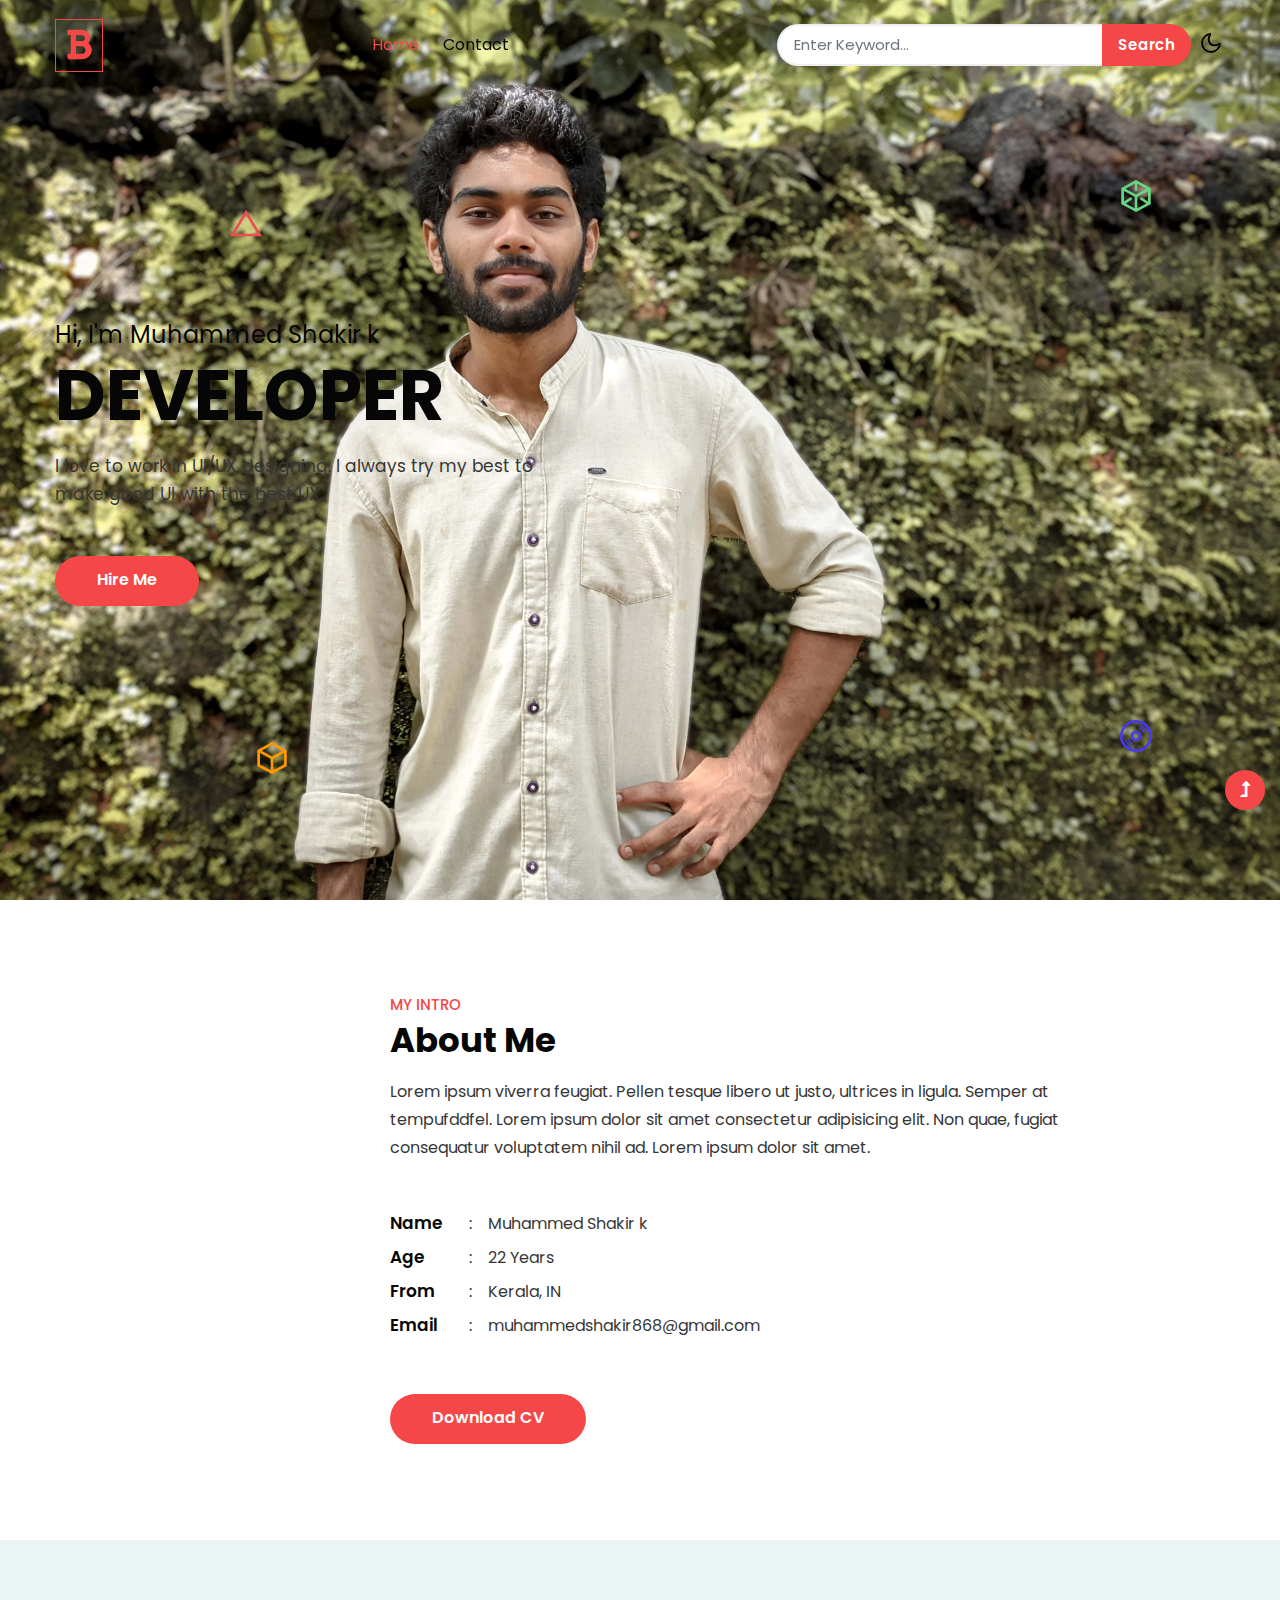
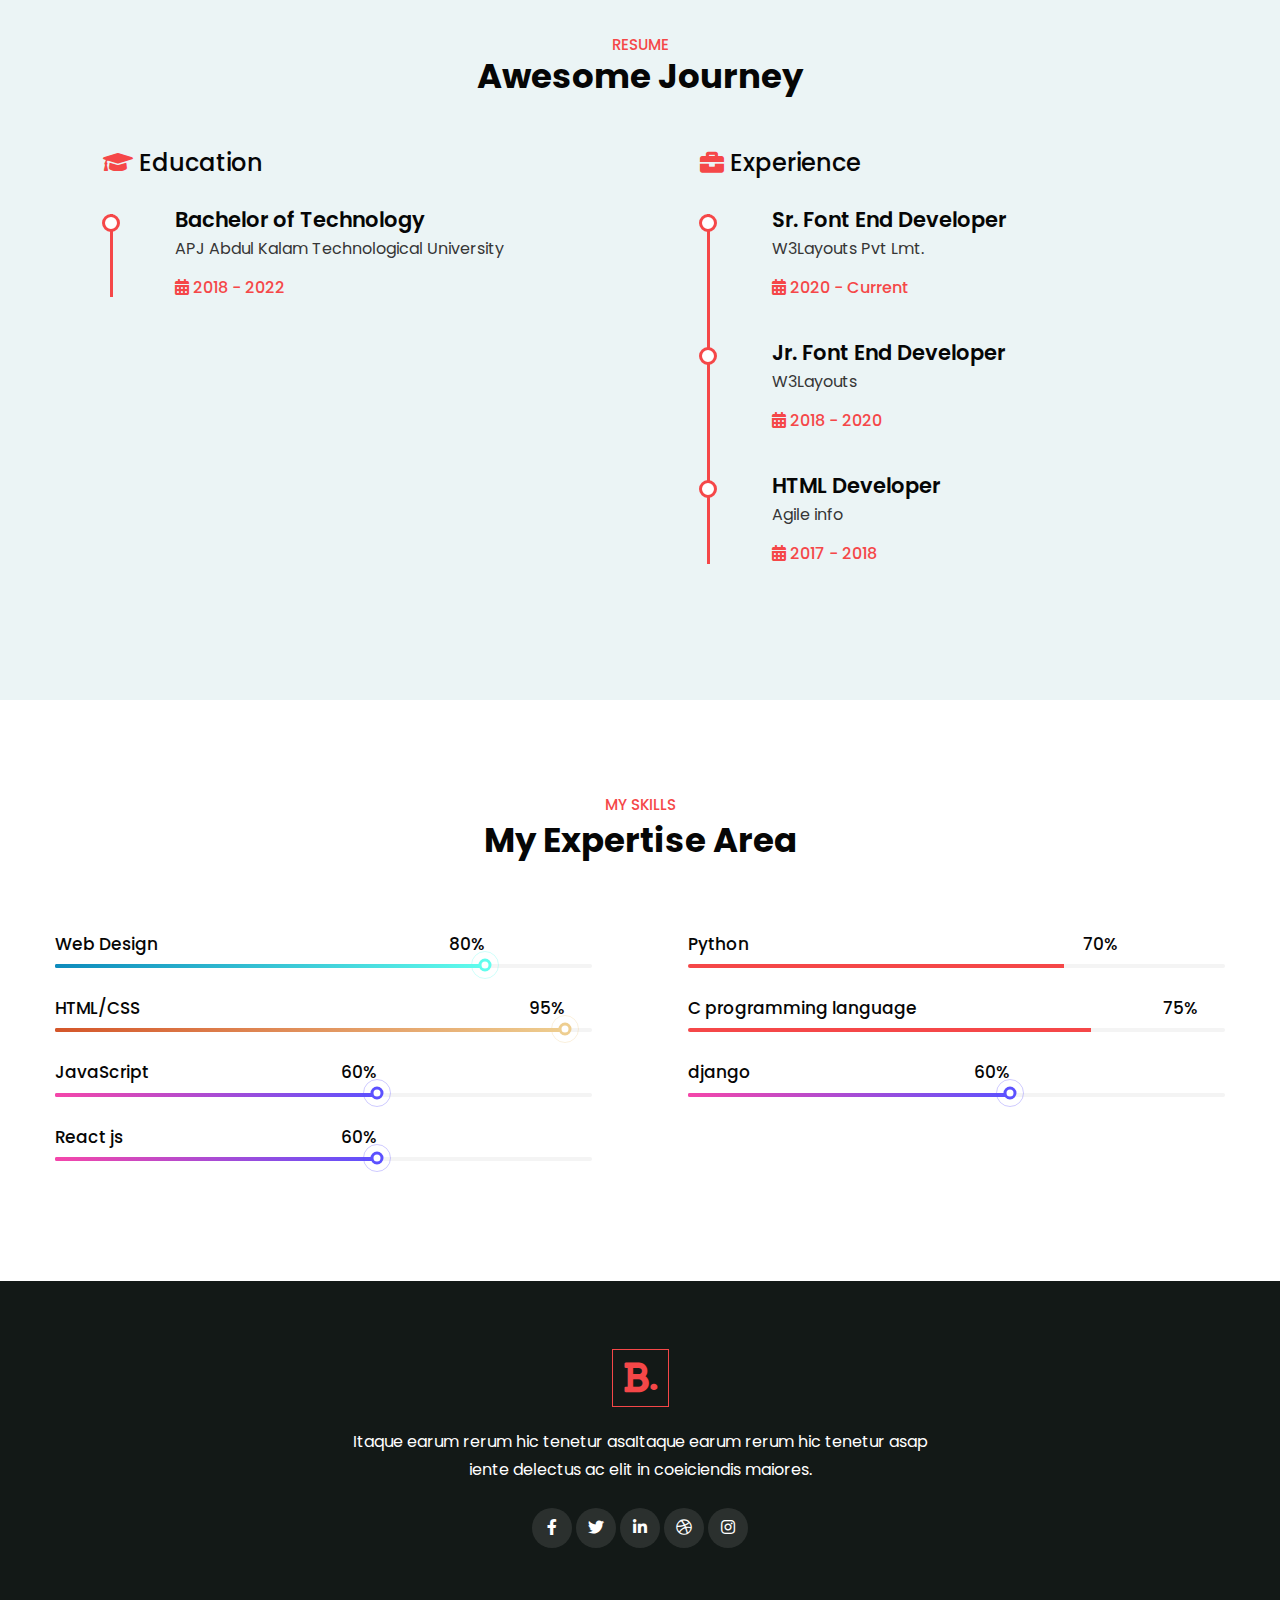
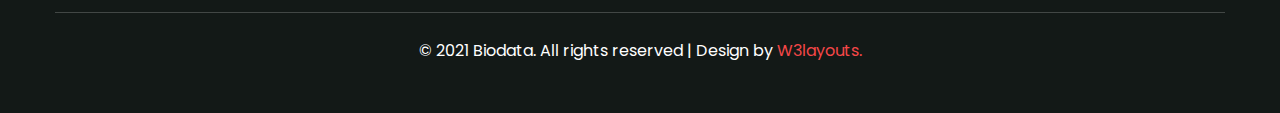
==== index.html @ 02f14d28 "Add files via upload" ====
<!--
Author: W3layouts
Author URL: http://w3layouts.com
-->
<!doctype html>
<html lang="en">

<head>
    <!-- Required meta tags -->
    <meta charset="utf-8">
    <meta name="viewport" content="width=device-width, initial-scale=1">
    <title>Biodata - Personal Category Bootstrap Responsive Web Template - Home : W3Layouts</title>
    <!-- google font -->
    <link href="//fonts.googleapis.com/css2?family=Poppins:wght@100;200;300;400;500;600;700;800;900&display=swap"
        rel="stylesheet">
    <!-- Template CSS Style link -->
    <link rel="stylesheet" href="assets/css/style-starter.css">
</head>

<body>
    <!-- header -->
    <header id="site-header" class="fixed-top">
        <div class="container">
            <nav class="navbar navbar-expand-lg navbar-light">
                <a class="navbar-brand" href="index.html">
                    <i class="fas fa-bold"></i>
                </a>
                <button class="navbar-toggler collapsed" type="button" data-bs-toggle="collapse"
                    data-bs-target="#navbarScroll" aria-controls="navbarScroll" aria-expanded="false"
                    aria-label="Toggle navigation">
                    <span class="navbar-toggler-icon fa icon-expand fa-bars"></span>
                    <span class="navbar-toggler-icon fa icon-close fa-times"></span>
                </button>
                <div class="collapse navbar-collapse" id="navbarScroll">
                    <ul class="navbar-nav mx-auto my-2 my-lg-0 navbar-nav-scroll">
                        <li class="nav-item">
                            <a class="nav-link active" aria-current="page" href="index.html">Home</a>
                        </li>
                        <li class="nav-item">
                            <a class="nav-link" href="contact.html">Contact</a>
                        </li>
                    </ul>
                    <form action="#search" method="GET" class="d-flex search-header">
                        <input class="form-control" type="search" placeholder="Enter Keyword..." aria-label="Search"
                            required>
                        <button class="btn btn-style" type="submit">Search</button>
                    </form>
                </div>
                <!-- toggle switch for light and dark theme -->
                <div class="cont-ser-position">
                    <nav class="navigation">
                        <div class="theme-switch-wrapper">
                            <label class="theme-switch" for="checkbox">
                                <input type="checkbox" id="checkbox">
                                <div class="mode-container">
                                    <i class="gg-sun"></i>
                                    <i class="gg-moon"></i>
                                </div>
                            </label>
                        </div>
                    </nav>
                </div>
                <!-- //toggle switch for light and dark theme -->
            </nav>
        </div>
    </header>
    <!-- //header -->

    <!-- banner section -->
    <section class="w3l-banner py-5" id="home">
        <div class="container py-md-5 py-4">
            <div class="row align-items-center pt-4">
                <div class="col-md-6 banner-left pe-xl-5">
                    <h4>Hi, I'm Muhammed Shakir k</h4>
                    <h3 class="mb-3 mt-1">Developer</h3>
                    <p class="banner-sub me-md-5">I love to work in UI/UX designing.
                        I always try my best to make good UI with the best UX.
                    </p>
                    <div class="d-flex align-items-center buttons-banner mt-sm-5 mt-4">
                        <a href="contact.html" class="btn btn-style me-2">Hire Me</a>
                    </div>
                </div>
                <div class="col-md-6">
                </div>
            </div>
        </div>
        <!-- animations icons -->
        <div class="icon-effects-w3-1 text-right">
            <img src="assets/images/icon2.png" alt="" class="img-fluid">
        </div>
        <div class="icon-effects-w3-2 text-right">
            <img src="assets/images/icon3.png" alt="" class="img-fluid">
        </div>
        <div class="icon-effects-w3-3 text-right">
            <img src="assets/images/icon1.png" alt="" class="img-fluid">
        </div>
        <div class="icon-effects-w3-4 text-right">
            <img src="assets/images/icon6.png" alt="" class="img-fluid">
        </div>
        <!-- //animations icons -->
    </section>
    <!-- //banner section -->

    

    

    <!-- about section -->
    <section class="w3l-aboutblock1 pt-lg-5 pt-2 pb-5" id="about">
        <div class="container py-md-5 py-4">
            <div class="row align-items-center">
                <div class="col-lg-4">
                    <div class="position-relative">
                        <img src="assets/images/about.jpg" alt="" class="radius-image img-fluid">
                    </div>
                </div>
                <div class="col-lg-8 ps-lg-5 mt-lg-0 mt-5">
                    <h5 class="title-small mb-1">My Intro</h5>
                    <h3 class="title-style">About Me</h3>
                    <p class="mt-3">Lorem ipsum viverra feugiat. Pellen tesque libero ut justo,
                        ultrices in ligula. Semper at tempufddfel. Lorem ipsum dolor sit amet consectetur
                        adipisicing
                        elit. Non quae, fugiat consequatur voluptatem nihil ad. Lorem ipsum dolor sit amet.</p>
                    <div class="my-info mt-md-5 mt-4">
                        <ul class="single-info">
                            <li class="name-style">Name</li>
                            <li>:</li>
                            <li>
                                <p>Muhammed Shakir k</p>
                            </li>
                        </ul>
                        <ul class="single-info">
                            <li class="name-style">Age</li>
                            <li>:</li>
                            <li>
                                <p>22 Years</p>
                            </li>
                        </ul>
                        <ul class="single-info">
                            <li class="name-style">From</li>
                            <li>:</li>
                            <li>
                                <p>Kerala, IN</p>
                            </li>
                        </ul>
                        <ul class="single-info">
                            <li class="name-style">Email</li>
                            <li>:</li>
                            <li>
                                <p><a href="mailto:maryateer@mail.com">muhammedshakir868@gmail.com</a></p>
                            </li>
                        </ul>
                    </div>
                    <a href="#download" class="btn btn-style mt-5">Download CV</a>
                </div>
            </div>
        </div>
    </section>
    <!-- //about section -->

    <!-- qualification section -->
    <section class="w3l-timeline-1 py-5">
        <div class="container py-lg-5 py-4">
            <div class="title-heading-w3 text-center mb-sm-5 mb-4">
                <h5 class="title-small">Resume</h5>
                <h3 class="title-style">Awesome Journey</h3>
            </div>
            <div class="row">
                <div class="col-lg-6">
                    <h5 class="sub-title-timeline"><i class="fas fa-graduation-cap"></i> Education</h5>
                    <div class="timeline">
                        <div class="column">
                            <div class="title">
                                <h2>Bachelor of Technology</h2>
                            </div>
                            <div class="description">
                                <p>APJ Abdul Kalam Technological University</p>
                                <h6><i class="fas fa-calendar-alt"></i> 2018 - 2022</h6>
                            </div>
                        </div>
                       
                        
                    </div>
                </div>

                <div class="col-lg-6 mt-lg-0 mt-4">
                    <h5 class="sub-title-timeline"><i class="fas fa-briefcase"></i> Experience</h5>
                    <div class="timeline">
                        <div class="column">
                            <div class="title">
                                <h2>Sr. Font End Developer</h2>
                            </div>
                            <div class="description">
                                <p>W3Layouts Pvt Lmt.</p>
                                <h6><i class="fas fa-calendar-alt"></i> 2020 - Current</h6>
                            </div>
                        </div>
                        <div class="column">
                            <div class="title">
                                <h2>Jr. Font End Developer</h2>
                            </div>
                            <div class="description">
                                <p>W3Layouts</p>
                                <h6><i class="fas fa-calendar-alt"></i> 2018 - 2020</h6>
                            </div>
                        </div>
                        <div class="column">
                            <div class="title">
                                <h2>HTML Developer</h2>
                            </div>
                            <div class="description">
                                <p>Agile info</p>
                                <h6><i class="fas fa-calendar-alt"></i> 2017 - 2018</h6>
                            </div>
                        </div>
                    </div>
                </div>
            </div>
        </div>
    </section>
    <!-- //qualification section -->

    <!-- skills section -->
    <section class="w3l-progress py-5" id="progress">
        <div class="container py-md-5 py-4">
            <div class="title-heading-w3 text-center mb-sm-5 mb-4">
                <h5 class="title-small mb-1">My Skills</h5>
                <h3 class="title-style">My Expertise Area</h3>
            </div>
            <div class="row py-lg-4">
                <div class="col-lg-6 pe-lg-5">
                    <div class="progress-info info1">
                        <h6 class="progress-tittle">Web Design <span class="">80%</span></h6>
                        <div class="progress">
                            <div class="progress-bar progress-bar-striped gradient-1" role="progressbar"
                                style="width: 80%" aria-valuenow="90" aria-valuemin="0" aria-valuemax="100">
                            </div>
                        </div>
                    </div>
                    <div class="progress-info info2">
                        <h6 class="progress-tittle">HTML/CSS <span class="">95%</span>
                        </h6>
                        <div class="progress">
                            <div class="progress-bar progress-bar-striped gradient-2" role="progressbar"
                                style="width: 95%" aria-valuenow="95" aria-valuemin="0" aria-valuemax="100">
                            </div>
                        </div>
                    </div>
                    <div class="progress-info info3">
                        <h6 class="progress-tittle">JavaScript <span class="">60%</span></h6>
                        <div class="progress">
                            <div class="progress-bar progress-bar-striped gradient-3" role="progressbar"
                                style="width: 60%" aria-valuenow="95" aria-valuemin="0" aria-valuemax="100">
                            </div>
                        </div>
                    </div>
                    <div class="progress-info info3 mb-0">
                        <h6 class="progress-tittle">React js <span class="">60%</span></h6>
                        <div class="progress">
                            <div class="progress-bar progress-bar-striped gradient-3" role="progressbar"
                                style="width: 60%" aria-valuenow="95" aria-valuemin="0" aria-valuemax="100">
                            </div>
                        </div>
                    </div>
                </div>
                <div class="col-lg-6 ps-lg-5 mt-lg-0 mt-5">
                    <div class="progress-info info1">
                        <h6 class="progress-tittle">Python <span class="">70%</span></h6>
                        <div class="progress">
                            <div class="progress-bar progress-bar-striped gradient" role="progressbar"
                                style="width: 70%" aria-valuenow="90" aria-valuemin="0" aria-valuemax="100">
                            </div>
                        </div>
                    </div>
                    <div class="progress-info info2">
                        <h6 class="progress-tittle">C programming language <span class="">75%</span>
                        </h6>
                        <div class="progress">
                            <div class="progress-bar progress-bar-striped gradient" role="progressbar"
                                style="width: 75%" aria-valuenow="95" aria-valuemin="0" aria-valuemax="100">
                            </div>
                        </div>
                    </div>
                    <div class="progress-info info3">
                        <h6 class="progress-tittle">django <span class="">60%</span></h6>
                        <div class="progress">
                            <div class="progress-bar progress-bar-striped gradient-3" role="progressbar"
                                style="width: 60%" aria-valuenow="95" aria-valuemin="0" aria-valuemax="100">
                            </div>
                        </div>
                    </div>
                </div>
            </div>
        </div>
    </section>
    <!-- //skills section -->

    

    

    <!-- footer -->
    <footer class="footer-w3ls text-center py-5">
        <div class="container pt-4">
            <div class="mx-auto" style="max-width:600px;">
                <a href="index.html" class="footer-logo py-1">
                    <i class="fas fa-bold"></i>.
                </a>
                <p class="mt-4 text-white">Itaque earum rerum hic tenetur asaItaque
                    earum rerum hic tenetur asap iente delectus ac elit in
                    coeiciendis maiores.</p>
                <div class="social-icons-main mt-4 pb-3">
                    <ul class="social-icons3">
                        <li>
                            <a href="#facebook">
                                <i class="fab fa-facebook-f"></i>
                            </a>
                        </li>
                        <li>
                            <a href="#twitter">
                                <i class="fab fa-twitter"></i>
                            </a>
                        </li>
                        <li>
                            <a href="#linkedinin">
                                <i class="fab fa-linkedin-in"></i>
                            </a>
                        </li>
                        <li>
                            <a href="#dribbble">
                                <i class="fab fa-dribbble"></i>
                            </a>
                        </li>
                        <li>
                            <a href="#instagram">
                                <i class="fab fa-instagram"></i>
                            </a>
                        </li>
                    </ul>
                </div>
            </div>
            <!-- copyright -->
            <p class="copy-right-w3 text-white mt-5 pt-4">© 2021 Biodata. All rights reserved | Design by
                <a href="http://w3layouts.com" target="_blank"> W3layouts.</a>
            </p>
        </div>
    </footer>
    <!-- //footer -->

    <!-- Js scripts -->
    <!-- move top -->
    <button onclick="topFunction()" id="movetop" title="Go to top">
        <span class="fas fa-level-up-alt" aria-hidden="true"></span>
    </button>
    <script>
        // When the user scrolls down 20px from the top of the document, show the button
        window.onscroll = function () {
            scrollFunction()
        };

        function scrollFunction() {
            if (document.body.scrollTop > 20 || document.documentElement.scrollTop > 20) {
                document.getElementById("movetop").style.display = "block";
            } else {
                document.getElementById("movetop").style.display = "none";
            }
        }

        // When the user clicks on the button, scroll to the top of the document
        function topFunction() {
            document.body.scrollTop = 0;
            document.documentElement.scrollTop = 0;
        }
    </script>
    <!-- //move top -->

    <!-- common jquery plugin -->
    <script src="assets/js/jquery-3.3.1.min.js"></script>
    <!-- //common jquery plugin -->

    <!-- libhtbox -->
    <script src="assets/js/lightbox-plus-jquery.min.js"></script>
    <!-- libhtbox -->

    <!-- testimonials owlcarousel -->
    <script src="assets/js/owl.carousel.js"></script>
    <script>
        $(document).ready(function () {
            $('.owl-two').owlCarousel({
                loop: true,
                margin: 30,
                nav: false,
                responsiveClass: true,
                autoplay: true,
                autoplayTimeout: 5000,
                autoplaySpeed: 1000,
                autoplayHoverPause: false,
                responsive: {
                    0: {
                        items: 1,
                        nav: false
                    },
                    480: {
                        items: 1,
                        nav: false
                    },
                    667: {
                        items: 1,
                        nav: false
                    },
                    1000: {
                        items: 1,
                        nav: false
                    }
                }
            })
        })
    </script>
    <!-- //script for Testimonials-->

    <!-- theme switch js (light and dark)-->
    <script src="assets/js/theme-change.js"></script>
    <!-- //theme switch js (light and dark)-->

    <!-- MENU-JS -->
    <script>
        $(window).on("scroll", function () {
            var scroll = $(window).scrollTop();

            if (scroll >= 80) {
                $("#site-header").addClass("nav-fixed");
            } else {
                $("#site-header").removeClass("nav-fixed");
            }
        });

        //Main navigation Active Class Add Remove
        $(".navbar-toggler").on("click", function () {
            $("header").toggleClass("active");
        });
        $(document).on("ready", function () {
            if ($(window).width() > 991) {
                $("header").removeClass("active");
            }
            $(window).on("resize", function () {
                if ($(window).width() > 991) {
                    $("header").removeClass("active");
                }
            });
        });
    </script>
    <!-- //MENU-JS -->

    <!-- disable body scroll which navbar is in active -->
    <script>
        $(function () {
            $('.navbar-toggler').click(function () {
                $('body').toggleClass('noscroll');
            })
        });
    </script>
    <!-- //disable body scroll which navbar is in active -->

    <!-- bootstrap -->
    <script src="assets/js/bootstrap.min.js"></script>
    <!-- //bootstrap -->
    <!-- //Js scripts -->
</body>

</html>
---- assets/css/style-starter.css ----
@charset "UTF-8";

/*--
Author: W3layouts
Author URL: http://w3layouts.com
--*/
/*!
 * Bootstrap v5.0.1 (https://getbootstrap.com/)
 * Copyright 2011-2021 The Bootstrap Authors
 * Copyright 2011-2021 Twitter, Inc.
 * Licensed under MIT (https://github.com/twbs/bootstrap/blob/main/LICENSE)
 */
:root {
  --bs-blue: #0d6efd;
  --bs-indigo: #6610f2;
  --bs-purple: #6f42c1;
  --bs-pink: #d63384;
  --bs-red: #dc3545;
  --bs-orange: #fd7e14;
  --bs-yellow: #ffc107;
  --bs-green: #198754;
  --bs-teal: #20c997;
  --bs-cyan: #0dcaf0;
  --bs-white: #fff;
  --bs-gray: #6c757d;
  --bs-gray-dark: #343a40;
  --bs-primary: #0d6efd;
  --bs-secondary: #6c757d;
  --bs-success: #198754;
  --bs-info: #0dcaf0;
  --bs-warning: #ffc107;
  --bs-danger: #dc3545;
  --bs-light: #f8f9fa;
  --bs-dark: #212529;
  --bs-font-sans-serif: system-ui, -apple-system, "Segoe UI", Roboto, "Helvetica Neue", Arial, "Noto Sans", "Liberation Sans", sans-serif, "Apple Color Emoji", "Segoe UI Emoji", "Segoe UI Symbol", "Noto Color Emoji";
  --bs-font-monospace: SFMono-Regular, Menlo, Monaco, Consolas, "Liberation Mono", "Courier New", monospace;
  --bs-gradient: linear-gradient(180deg, rgba(255, 255, 255, 0.15), rgba(255, 255, 255, 0));
}

*,
*::before,
*::after {
  box-sizing: border-box;
}

@media (prefers-reduced-motion: no-preference) {
  :root {
    scroll-behavior: smooth;
  }
}

body {
  margin: 0;
  font-family: var(--bs-font-sans-serif);
  font-size: 1rem;
  font-weight: 400;
  line-height: 1.5;
  color: #212529;
  background-color: #fff;
  -webkit-text-size-adjust: 100%;
  -webkit-tap-highlight-color: rgba(0, 0, 0, 0);
}

hr {
  margin: 1rem 0;
  color: inherit;
  background-color: currentColor;
  border: 0;
  opacity: 0.25;
}

hr:not([size]) {
  height: 1px;
}

h6,
.h6,
h5,
.h5,
h4,
.h4,
h3,
.h3,
h2,
.h2,
h1,
.h1 {
  margin-top: 0;
  margin-bottom: 0.5rem;
  font-weight: 500;
  line-height: 1.2;
}

h1,
.h1 {
  font-size: calc(1.375rem + 1.5vw);
}

@media (min-width: 1200px) {

  h1,
  .h1 {
    font-size: 2.5rem;
  }
}

h2,
.h2 {
  font-size: calc(1.325rem + 0.9vw);
}

@media (min-width: 1200px) {

  h2,
  .h2 {
    font-size: 2rem;
  }
}

h3,
.h3 {
  font-size: calc(1.3rem + 0.6vw);
}

@media (min-width: 1200px) {

  h3,
  .h3 {
    font-size: 1.75rem;
  }
}

h4,
.h4 {
  font-size: calc(1.275rem + 0.3vw);
}

@media (min-width: 1200px) {

  h4,
  .h4 {
    font-size: 1.5rem;
  }
}

h5,
.h5 {
  font-size: 1.25rem;
}

h6,
.h6 {
  font-size: 1rem;
}

p {
  margin-top: 0;
  margin-bottom: 1rem;
}

abbr[title],
abbr[data-bs-original-title] {
  -webkit-text-decoration: underline dotted;
  text-decoration: underline dotted;
  cursor: help;
  -webkit-text-decoration-skip-ink: none;
  text-decoration-skip-ink: none;
}

address {
  margin-bottom: 1rem;
  font-style: normal;
  line-height: inherit;
}

ol,
ul {
  padding-left: 2rem;
}

ol,
ul,
dl {
  margin-top: 0;
  margin-bottom: 1rem;
}

ol ol,
ul ul,
ol ul,
ul ol {
  margin-bottom: 0;
}

dt {
  font-weight: 700;
}

dd {
  margin-bottom: 0.5rem;
  margin-left: 0;
}

blockquote {
  margin: 0 0 1rem;
}

b,
strong {
  font-weight: bolder;
}

small,
.small {
  font-size: 0.875em;
}

mark,
.mark {
  padding: 0.2em;
  background-color: #fcf8e3;
}

sub,
sup {
  position: relative;
  font-size: 0.75em;
  line-height: 0;
  vertical-align: baseline;
}

sub {
  bottom: -0.25em;
}

sup {
  top: -0.5em;
}

a {
  color: #0d6efd;
  text-decoration: underline;
}

a:hover {
  color: #0a58ca;
}

a:not([href]):not([class]),
a:not([href]):not([class]):hover {
  color: inherit;
  text-decoration: none;
}

pre,
code,
kbd,
samp {
  font-family: var(--bs-font-monospace);
  font-size: 1em;
  direction: ltr
    /* rtl:ignore */
  ;
  unicode-bidi: bidi-override;
}

pre {
  display: block;
  margin-top: 0;
  margin-bottom: 1rem;
  overflow: auto;
  font-size: 0.875em;
}

pre code {
  font-size: inherit;
  color: inherit;
  word-break: normal;
}

code {
  font-size: 0.875em;
  color: #d63384;
  word-wrap: break-word;
}

a>code {
  color: inherit;
}

kbd {
  padding: 0.2rem 0.4rem;
  font-size: 0.875em;
  color: #fff;
  background-color: #212529;
  border-radius: 0.2rem;
}

kbd kbd {
  padding: 0;
  font-size: 1em;
  font-weight: 700;
}

figure {
  margin: 0 0 1rem;
}

img,
svg {
  vertical-align: middle;
}

table {
  caption-side: bottom;
  border-collapse: collapse;
}

caption {
  padding-top: 0.5rem;
  padding-bottom: 0.5rem;
  color: #6c757d;
  text-align: left;
}

th {
  text-align: inherit;
  text-align: -webkit-match-parent;
}

thead,
tbody,
tfoot,
tr,
td,
th {
  border-color: inherit;
  border-style: solid;
  border-width: 0;
}

label {
  display: inline-block;
}

button {
  border-radius: 0;
}

button:focus:not(:focus-visible) {
  outline: 0;
}

input,
button,
select,
optgroup,
textarea {
  margin: 0;
  font-family: inherit;
  font-size: inherit;
  line-height: inherit;
}

button,
select {
  text-transform: none;
}

[role=button] {
  cursor: pointer;
}

select {
  word-wrap: normal;
}

select:disabled {
  opacity: 1;
}

[list]::-webkit-calendar-picker-indicator {
  display: none;
}

button,
[type=button],
[type=reset],
[type=submit] {
  -webkit-appearance: button;
}

button:not(:disabled),
[type=button]:not(:disabled),
[type=reset]:not(:disabled),
[type=submit]:not(:disabled) {
  cursor: pointer;
}

::-moz-focus-inner {
  padding: 0;
  border-style: none;
}

textarea {
  resize: vertical;
}

fieldset {
  min-width: 0;
  padding: 0;
  margin: 0;
  border: 0;
}

legend {
  float: left;
  width: 100%;
  padding: 0;
  margin-bottom: 0.5rem;
  font-size: calc(1.275rem + 0.3vw);
  line-height: inherit;
}

@media (min-width: 1200px) {
  legend {
    font-size: 1.5rem;
  }
}

legend+* {
  clear: left;
}

::-webkit-datetime-edit-fields-wrapper,
::-webkit-datetime-edit-text,
::-webkit-datetime-edit-minute,
::-webkit-datetime-edit-hour-field,
::-webkit-datetime-edit-day-field,
::-webkit-datetime-edit-month-field,
::-webkit-datetime-edit-year-field {
  padding: 0;
}

::-webkit-inner-spin-button {
  height: auto;
}

[type=search] {
  outline-offset: -2px;
  -webkit-appearance: textfield;
}

/* rtl:raw:
[type="tel"],
[type="url"],
[type="email"],
[type="number"] {
  direction: ltr;
}
*/
::-webkit-search-decoration {
  -webkit-appearance: none;
}

::-webkit-color-swatch-wrapper {
  padding: 0;
}

::file-selector-button {
  font: inherit;
}

::-webkit-file-upload-button {
  font: inherit;
  -webkit-appearance: button;
}

output {
  display: inline-block;
}

iframe {
  border: 0;
}

summary {
  display: list-item;
  cursor: pointer;
}

progress {
  vertical-align: baseline;
}

[hidden] {
  display: none !important;
}

.lead {
  font-size: 1.25rem;
  font-weight: 300;
}

.display-1 {
  font-size: calc(1.625rem + 4.5vw);
  font-weight: 300;
  line-height: 1.2;
}

@media (min-width: 1200px) {
  .display-1 {
    font-size: 5rem;
  }
}

.display-2 {
  font-size: calc(1.575rem + 3.9vw);
  font-weight: 300;
  line-height: 1.2;
}

@media (min-width: 1200px) {
  .display-2 {
    font-size: 4.5rem;
  }
}

.display-3 {
  font-size: calc(1.525rem + 3.3vw);
  font-weight: 300;
  line-height: 1.2;
}

@media (min-width: 1200px) {
  .display-3 {
    font-size: 4rem;
  }
}

.display-4 {
  font-size: calc(1.475rem + 2.7vw);
  font-weight: 300;
  line-height: 1.2;
}

@media (min-width: 1200px) {
  .display-4 {
    font-size: 3.5rem;
  }
}

.display-5 {
  font-size: calc(1.425rem + 2.1vw);
  font-weight: 300;
  line-height: 1.2;
}

@media (min-width: 1200px) {
  .display-5 {
    font-size: 3rem;
  }
}

.display-6 {
  font-size: calc(1.375rem + 1.5vw);
  font-weight: 300;
  line-height: 1.2;
}

@media (min-width: 1200px) {
  .display-6 {
    font-size: 2.5rem;
  }
}

.list-unstyled {
  padding-left: 0;
  list-style: none;
}

.list-inline {
  padding-left: 0;
  list-style: none;
}

.list-inline-item {
  display: inline-block;
}

.list-inline-item:not(:last-child) {
  margin-right: 0.5rem;
}

.initialism {
  font-size: 0.875em;
  text-transform: uppercase;
}

.blockquote {
  margin-bottom: 1rem;
  font-size: 1.25rem;
}

.blockquote> :last-child {
  margin-bottom: 0;
}

.blockquote-footer {
  margin-top: -1rem;
  margin-bottom: 1rem;
  font-size: 0.875em;
  color: #6c757d;
}

.blockquote-footer::before {
  content: "— ";
}

.img-fluid {
  max-width: 100%;
  height: auto;
}

.img-thumbnail {
  padding: 0.25rem;
  background-color: #fff;
  border: 1px solid #dee2e6;
  border-radius: 0.25rem;
  max-width: 100%;
  height: auto;
}

.figure {
  display: inline-block;
}

.figure-img {
  margin-bottom: 0.5rem;
  line-height: 1;
}

.figure-caption {
  font-size: 0.875em;
  color: #6c757d;
}

.container,
.container-fluid,
.container-xxl,
.container-xl,
.container-lg,
.container-md,
.container-sm {
  width: 100%;
  padding-right: var(--bs-gutter-x, 0.75rem);
  padding-left: var(--bs-gutter-x, 0.75rem);
  margin-right: auto;
  margin-left: auto;
}

@media (min-width: 576px) {

  .container-sm,
  .container {
    max-width: 540px;
  }
}

@media (min-width: 768px) {

  .container-md,
  .container-sm,
  .container {
    max-width: 720px;
  }
}

@media (min-width: 992px) {

  .container-lg,
  .container-md,
  .container-sm,
  .container {
    max-width: 960px;
  }
}

@media (min-width: 1200px) {

  .container-xl,
  .container-lg,
  .container-md,
  .container-sm,
  .container {
    max-width: 1140px;
  }
}

@media (min-width: 1400px) {

  .container-xxl,
  .container-xl,
  .container-lg,
  .container-md,
  .container-sm,
  .container {
    max-width: 1320px;
  }
}

.row {
  --bs-gutter-x: 1.5rem;
  --bs-gutter-y: 0;
  display: flex;
  flex-wrap: wrap;
  margin-top: calc(var(--bs-gutter-y) * -1);
  margin-right: calc(var(--bs-gutter-x) / -2);
  margin-left: calc(var(--bs-gutter-x) / -2);
}

.row>* {
  flex-shrink: 0;
  width: 100%;
  max-width: 100%;
  padding-right: calc(var(--bs-gutter-x) / 2);
  padding-left: calc(var(--bs-gutter-x) / 2);
  margin-top: var(--bs-gutter-y);
}

.col {
  flex: 1 0 0%;
}

.row-cols-auto>* {
  flex: 0 0 auto;
  width: auto;
}

.row-cols-1>* {
  flex: 0 0 auto;
  width: 100%;
}

.row-cols-2>* {
  flex: 0 0 auto;
  width: 50%;
}

.row-cols-3>* {
  flex: 0 0 auto;
  width: 33.3333333333%;
}

.row-cols-4>* {
  flex: 0 0 auto;
  width: 25%;
}

.row-cols-5>* {
  flex: 0 0 auto;
  width: 20%;
}

.row-cols-6>* {
  flex: 0 0 auto;
  width: 16.6666666667%;
}

.col-auto {
  flex: 0 0 auto;
  width: auto;
}

.col-1 {
  flex: 0 0 auto;
  width: 8.3333333333%;
}

.col-2 {
  flex: 0 0 auto;
  width: 16.6666666667%;
}

.col-3 {
  flex: 0 0 auto;
  width: 25%;
}

.col-4 {
  flex: 0 0 auto;
  width: 33.3333333333%;
}

.col-5 {
  flex: 0 0 auto;
  width: 41.6666666667%;
}

.col-6 {
  flex: 0 0 auto;
  width: 50%;
}

.col-7 {
  flex: 0 0 auto;
  width: 58.3333333333%;
}

.col-8 {
  flex: 0 0 auto;
  width: 66.6666666667%;
}

.col-9 {
  flex: 0 0 auto;
  width: 75%;
}

.col-10 {
  flex: 0 0 auto;
  width: 83.3333333333%;
}

.col-11 {
  flex: 0 0 auto;
  width: 91.6666666667%;
}

.col-12 {
  flex: 0 0 auto;
  width: 100%;
}

.offset-1 {
  margin-left: 8.3333333333%;
}

.offset-2 {
  margin-left: 16.6666666667%;
}

.offset-3 {
  margin-left: 25%;
}

.offset-4 {
  margin-left: 33.3333333333%;
}

.offset-5 {
  margin-left: 41.6666666667%;
}

.offset-6 {
  margin-left: 50%;
}

.offset-7 {
  margin-left: 58.3333333333%;
}

.offset-8 {
  margin-left: 66.6666666667%;
}

.offset-9 {
  margin-left: 75%;
}

.offset-10 {
  margin-left: 83.3333333333%;
}

.offset-11 {
  margin-left: 91.6666666667%;
}

.g-0,
.gx-0 {
  --bs-gutter-x: 0;
}

.g-0,
.gy-0 {
  --bs-gutter-y: 0;
}

.g-1,
.gx-1 {
  --bs-gutter-x: 0.25rem;
}

.g-1,
.gy-1 {
  --bs-gutter-y: 0.25rem;
}

.g-2,
.gx-2 {
  --bs-gutter-x: 0.5rem;
}

.g-2,
.gy-2 {
  --bs-gutter-y: 0.5rem;
}

.g-3,
.gx-3 {
  --bs-gutter-x: 1rem;
}

.g-3,
.gy-3 {
  --bs-gutter-y: 1rem;
}

.g-4,
.gx-4 {
  --bs-gutter-x: 1.5rem;
}

.g-4,
.gy-4 {
  --bs-gutter-y: 1.5rem;
}

.g-5,
.gx-5 {
  --bs-gutter-x: 3rem;
}

.g-5,
.gy-5 {
  --bs-gutter-y: 3rem;
}

@media (min-width: 576px) {
  .col-sm {
    flex: 1 0 0%;
  }

  .row-cols-sm-auto>* {
    flex: 0 0 auto;
    width: auto;
  }

  .row-cols-sm-1>* {
    flex: 0 0 auto;
    width: 100%;
  }

  .row-cols-sm-2>* {
    flex: 0 0 auto;
    width: 50%;
  }

  .row-cols-sm-3>* {
    flex: 0 0 auto;
    width: 33.3333333333%;
  }

  .row-cols-sm-4>* {
    flex: 0 0 auto;
    width: 25%;
  }

  .row-cols-sm-5>* {
    flex: 0 0 auto;
    width: 20%;
  }

  .row-cols-sm-6>* {
    flex: 0 0 auto;
    width: 16.6666666667%;
  }

  .col-sm-auto {
    flex: 0 0 auto;
    width: auto;
  }

  .col-sm-1 {
    flex: 0 0 auto;
    width: 8.3333333333%;
  }

  .col-sm-2 {
    flex: 0 0 auto;
    width: 16.6666666667%;
  }

  .col-sm-3 {
    flex: 0 0 auto;
    width: 25%;
  }

  .col-sm-4 {
    flex: 0 0 auto;
    width: 33.3333333333%;
  }

  .col-sm-5 {
    flex: 0 0 auto;
    width: 41.6666666667%;
  }

  .col-sm-6 {
    flex: 0 0 auto;
    width: 50%;
  }

  .col-sm-7 {
    flex: 0 0 auto;
    width: 58.3333333333%;
  }

  .col-sm-8 {
    flex: 0 0 auto;
    width: 66.6666666667%;
  }

  .col-sm-9 {
    flex: 0 0 auto;
    width: 75%;
  }

  .col-sm-10 {
    flex: 0 0 auto;
    width: 83.3333333333%;
  }

  .col-sm-11 {
    flex: 0 0 auto;
    width: 91.6666666667%;
  }

  .col-sm-12 {
    flex: 0 0 auto;
    width: 100%;
  }

  .offset-sm-0 {
    margin-left: 0;
  }

  .offset-sm-1 {
    margin-left: 8.3333333333%;
  }

  .offset-sm-2 {
    margin-left: 16.6666666667%;
  }

  .offset-sm-3 {
    margin-left: 25%;
  }

  .offset-sm-4 {
    margin-left: 33.3333333333%;
  }

  .offset-sm-5 {
    margin-left: 41.6666666667%;
  }

  .offset-sm-6 {
    margin-left: 50%;
  }

  .offset-sm-7 {
    margin-left: 58.3333333333%;
  }

  .offset-sm-8 {
    margin-left: 66.6666666667%;
  }

  .offset-sm-9 {
    margin-left: 75%;
  }

  .offset-sm-10 {
    margin-left: 83.3333333333%;
  }

  .offset-sm-11 {
    margin-left: 91.6666666667%;
  }

  .g-sm-0,
  .gx-sm-0 {
    --bs-gutter-x: 0;
  }

  .g-sm-0,
  .gy-sm-0 {
    --bs-gutter-y: 0;
  }

  .g-sm-1,
  .gx-sm-1 {
    --bs-gutter-x: 0.25rem;
  }

  .g-sm-1,
  .gy-sm-1 {
    --bs-gutter-y: 0.25rem;
  }

  .g-sm-2,
  .gx-sm-2 {
    --bs-gutter-x: 0.5rem;
  }

  .g-sm-2,
  .gy-sm-2 {
    --bs-gutter-y: 0.5rem;
  }

  .g-sm-3,
  .gx-sm-3 {
    --bs-gutter-x: 1rem;
  }

  .g-sm-3,
  .gy-sm-3 {
    --bs-gutter-y: 1rem;
  }

  .g-sm-4,
  .gx-sm-4 {
    --bs-gutter-x: 1.5rem;
  }

  .g-sm-4,
  .gy-sm-4 {
    --bs-gutter-y: 1.5rem;
  }

  .g-sm-5,
  .gx-sm-5 {
    --bs-gutter-x: 3rem;
  }

  .g-sm-5,
  .gy-sm-5 {
    --bs-gutter-y: 3rem;
  }
}

@media (min-width: 768px) {
  .col-md {
    flex: 1 0 0%;
  }

  .row-cols-md-auto>* {
    flex: 0 0 auto;
    width: auto;
  }

  .row-cols-md-1>* {
    flex: 0 0 auto;
    width: 100%;
  }

  .row-cols-md-2>* {
    flex: 0 0 auto;
    width: 50%;
  }

  .row-cols-md-3>* {
    flex: 0 0 auto;
    width: 33.3333333333%;
  }

  .row-cols-md-4>* {
    flex: 0 0 auto;
    width: 25%;
  }

  .row-cols-md-5>* {
    flex: 0 0 auto;
    width: 20%;
  }

  .row-cols-md-6>* {
    flex: 0 0 auto;
    width: 16.6666666667%;
  }

  .col-md-auto {
    flex: 0 0 auto;
    width: auto;
  }

  .col-md-1 {
    flex: 0 0 auto;
    width: 8.3333333333%;
  }

  .col-md-2 {
    flex: 0 0 auto;
    width: 16.6666666667%;
  }

  .col-md-3 {
    flex: 0 0 auto;
    width: 25%;
  }

  .col-md-4 {
    flex: 0 0 auto;
    width: 33.3333333333%;
  }

  .col-md-5 {
    flex: 0 0 auto;
    width: 41.6666666667%;
  }

  .col-md-6 {
    flex: 0 0 auto;
    width: 50%;
  }

  .col-md-7 {
    flex: 0 0 auto;
    width: 58.3333333333%;
  }

  .col-md-8 {
    flex: 0 0 auto;
    width: 66.6666666667%;
  }

  .col-md-9 {
    flex: 0 0 auto;
    width: 75%;
  }

  .col-md-10 {
    flex: 0 0 auto;
    width: 83.3333333333%;
  }

  .col-md-11 {
    flex: 0 0 auto;
    width: 91.6666666667%;
  }

  .col-md-12 {
    flex: 0 0 auto;
    width: 100%;
  }

  .offset-md-0 {
    margin-left: 0;
  }

  .offset-md-1 {
    margin-left: 8.3333333333%;
  }

  .offset-md-2 {
    margin-left: 16.6666666667%;
  }

  .offset-md-3 {
    margin-left: 25%;
  }

  .offset-md-4 {
    margin-left: 33.3333333333%;
  }

  .offset-md-5 {
    margin-left: 41.6666666667%;
  }

  .offset-md-6 {
    margin-left: 50%;
  }

  .offset-md-7 {
    margin-left: 58.3333333333%;
  }

  .offset-md-8 {
    margin-left: 66.6666666667%;
  }

  .offset-md-9 {
    margin-left: 75%;
  }

  .offset-md-10 {
    margin-left: 83.3333333333%;
  }

  .offset-md-11 {
    margin-left: 91.6666666667%;
  }

  .g-md-0,
  .gx-md-0 {
    --bs-gutter-x: 0;
  }

  .g-md-0,
  .gy-md-0 {
    --bs-gutter-y: 0;
  }

  .g-md-1,
  .gx-md-1 {
    --bs-gutter-x: 0.25rem;
  }

  .g-md-1,
  .gy-md-1 {
    --bs-gutter-y: 0.25rem;
  }

  .g-md-2,
  .gx-md-2 {
    --bs-gutter-x: 0.5rem;
  }

  .g-md-2,
  .gy-md-2 {
    --bs-gutter-y: 0.5rem;
  }

  .g-md-3,
  .gx-md-3 {
    --bs-gutter-x: 1rem;
  }

  .g-md-3,
  .gy-md-3 {
    --bs-gutter-y: 1rem;
  }

  .g-md-4,
  .gx-md-4 {
    --bs-gutter-x: 1.5rem;
  }

  .g-md-4,
  .gy-md-4 {
    --bs-gutter-y: 1.5rem;
  }

  .g-md-5,
  .gx-md-5 {
    --bs-gutter-x: 3rem;
  }

  .g-md-5,
  .gy-md-5 {
    --bs-gutter-y: 3rem;
  }
}

@media (min-width: 992px) {
  .col-lg {
    flex: 1 0 0%;
  }

  .row-cols-lg-auto>* {
    flex: 0 0 auto;
    width: auto;
  }

  .row-cols-lg-1>* {
    flex: 0 0 auto;
    width: 100%;
  }

  .row-cols-lg-2>* {
    flex: 0 0 auto;
    width: 50%;
  }

  .row-cols-lg-3>* {
    flex: 0 0 auto;
    width: 33.3333333333%;
  }

  .row-cols-lg-4>* {
    flex: 0 0 auto;
    width: 25%;
  }

  .row-cols-lg-5>* {
    flex: 0 0 auto;
    width: 20%;
  }

  .row-cols-lg-6>* {
    flex: 0 0 auto;
    width: 16.6666666667%;
  }

  .col-lg-auto {
    flex: 0 0 auto;
    width: auto;
  }

  .col-lg-1 {
    flex: 0 0 auto;
    width: 8.3333333333%;
  }

  .col-lg-2 {
    flex: 0 0 auto;
    width: 16.6666666667%;
  }

  .col-lg-3 {
    flex: 0 0 auto;
    width: 25%;
  }

  .col-lg-4 {
    flex: 0 0 auto;
    width: 25%;
    
  }

  .col-lg-5 {
    flex: 0 0 auto;
    width: 41.6666666667%;
  }

  .col-lg-6 {
    flex: 0 0 auto;
    width: 50%;
  }

  .col-lg-7 {
    flex: 0 0 auto;
    width: 58.3333333333%;
  }

  .col-lg-8 {
    flex: 0 0 auto;
    width: 66.6666666667%;
  }

  .col-lg-9 {
    flex: 0 0 auto;
    width: 75%;
  }

  .col-lg-10 {
    flex: 0 0 auto;
    width: 83.3333333333%;
  }

  .col-lg-11 {
    flex: 0 0 auto;
    width: 91.6666666667%;
  }

  .col-lg-12 {
    flex: 0 0 auto;
    width: 100%;
  }

  .offset-lg-0 {
    margin-left: 0;
  }

  .offset-lg-1 {
    margin-left: 8.3333333333%;
  }

  .offset-lg-2 {
    margin-left: 16.6666666667%;
  }

  .offset-lg-3 {
    margin-left: 25%;
  }

  .offset-lg-4 {
    margin-left: 33.3333333333%;
  }

  .offset-lg-5 {
    margin-left: 41.6666666667%;
  }

  .offset-lg-6 {
    margin-left: 50%;
  }

  .offset-lg-7 {
    margin-left: 58.3333333333%;
  }

  .offset-lg-8 {
    margin-left: 66.6666666667%;
  }

  .offset-lg-9 {
    margin-left: 75%;
  }

  .offset-lg-10 {
    margin-left: 83.3333333333%;
  }

  .offset-lg-11 {
    margin-left: 91.6666666667%;
  }

  .g-lg-0,
  .gx-lg-0 {
    --bs-gutter-x: 0;
  }

  .g-lg-0,
  .gy-lg-0 {
    --bs-gutter-y: 0;
  }

  .g-lg-1,
  .gx-lg-1 {
    --bs-gutter-x: 0.25rem;
  }

  .g-lg-1,
  .gy-lg-1 {
    --bs-gutter-y: 0.25rem;
  }

  .g-lg-2,
  .gx-lg-2 {
    --bs-gutter-x: 0.5rem;
  }

  .g-lg-2,
  .gy-lg-2 {
    --bs-gutter-y: 0.5rem;
  }

  .g-lg-3,
  .gx-lg-3 {
    --bs-gutter-x: 1rem;
  }

  .g-lg-3,
  .gy-lg-3 {
    --bs-gutter-y: 1rem;
  }

  .g-lg-4,
  .gx-lg-4 {
    --bs-gutter-x: 1.5rem;
  }

  .g-lg-4,
  .gy-lg-4 {
    --bs-gutter-y: 1.5rem;
  }

  .g-lg-5,
  .gx-lg-5 {
    --bs-gutter-x: 3rem;
  }

  .g-lg-5,
  .gy-lg-5 {
    --bs-gutter-y: 3rem;
  }
}

@media (min-width: 1200px) {
  .col-xl {
    flex: 1 0 0%;
  }

  .row-cols-xl-auto>* {
    flex: 0 0 auto;
    width: auto;
  }

  .row-cols-xl-1>* {
    flex: 0 0 auto;
    width: 100%;
  }

  .row-cols-xl-2>* {
    flex: 0 0 auto;
    width: 50%;
  }

  .row-cols-xl-3>* {
    flex: 0 0 auto;
    width: 33.3333333333%;
  }

  .row-cols-xl-4>* {
    flex: 0 0 auto;
    width: 25%;
  }

  .row-cols-xl-5>* {
    flex: 0 0 auto;
    width: 20%;
  }

  .row-cols-xl-6>* {
    flex: 0 0 auto;
    width: 16.6666666667%;
  }

  .col-xl-auto {
    flex: 0 0 auto;
    width: auto;
  }

  .col-xl-1 {
    flex: 0 0 auto;
    width: 8.3333333333%;
  }

  .col-xl-2 {
    flex: 0 0 auto;
    width: 16.6666666667%;
  }

  .col-xl-3 {
    flex: 0 0 auto;
    width: 25%;
  }

  .col-xl-4 {
    flex: 0 0 auto;
    width: 33.3333333333%;
  }

  .col-xl-5 {
    flex: 0 0 auto;
    width: 41.6666666667%;
  }

  .col-xl-6 {
    flex: 0 0 auto;
    width: 50%;
  }

  .col-xl-7 {
    flex: 0 0 auto;
    width: 58.3333333333%;
  }

  .col-xl-8 {
    flex: 0 0 auto;
    width: 66.6666666667%;
  }

  .col-xl-9 {
    flex: 0 0 auto;
    width: 75%;
  }

  .col-xl-10 {
    flex: 0 0 auto;
    width: 83.3333333333%;
  }

  .col-xl-11 {
    flex: 0 0 auto;
    width: 91.6666666667%;
  }

  .col-xl-12 {
    flex: 0 0 auto;
    width: 100%;
  }

  .offset-xl-0 {
    margin-left: 0;
  }

  .offset-xl-1 {
    margin-left: 8.3333333333%;
  }

  .offset-xl-2 {
    margin-left: 16.6666666667%;
  }

  .offset-xl-3 {
    margin-left: 25%;
  }

  .offset-xl-4 {
    margin-left: 33.3333333333%;
  }

  .offset-xl-5 {
    margin-left: 41.6666666667%;
  }

  .offset-xl-6 {
    margin-left: 50%;
  }

  .offset-xl-7 {
    margin-left: 58.3333333333%;
  }

  .offset-xl-8 {
    margin-left: 66.6666666667%;
  }

  .offset-xl-9 {
    margin-left: 75%;
  }

  .offset-xl-10 {
    margin-left: 83.3333333333%;
  }

  .offset-xl-11 {
    margin-left: 91.6666666667%;
  }

  .g-xl-0,
  .gx-xl-0 {
    --bs-gutter-x: 0;
  }

  .g-xl-0,
  .gy-xl-0 {
    --bs-gutter-y: 0;
  }

  .g-xl-1,
  .gx-xl-1 {
    --bs-gutter-x: 0.25rem;
  }

  .g-xl-1,
  .gy-xl-1 {
    --bs-gutter-y: 0.25rem;
  }

  .g-xl-2,
  .gx-xl-2 {
    --bs-gutter-x: 0.5rem;
  }

  .g-xl-2,
  .gy-xl-2 {
    --bs-gutter-y: 0.5rem;
  }

  .g-xl-3,
  .gx-xl-3 {
    --bs-gutter-x: 1rem;
  }

  .g-xl-3,
  .gy-xl-3 {
    --bs-gutter-y: 1rem;
  }

  .g-xl-4,
  .gx-xl-4 {
    --bs-gutter-x: 1.5rem;
  }

  .g-xl-4,
  .gy-xl-4 {
    --bs-gutter-y: 1.5rem;
  }

  .g-xl-5,
  .gx-xl-5 {
    --bs-gutter-x: 3rem;
  }

  .g-xl-5,
  .gy-xl-5 {
    --bs-gutter-y: 3rem;
  }
}

@media (min-width: 1400px) {
  .col-xxl {
    flex: 1 0 0%;
  }

  .row-cols-xxl-auto>* {
    flex: 0 0 auto;
    width: auto;
  }

  .row-cols-xxl-1>* {
    flex: 0 0 auto;
    width: 100%;
  }

  .row-cols-xxl-2>* {
    flex: 0 0 auto;
    width: 50%;
  }

  .row-cols-xxl-3>* {
    flex: 0 0 auto;
    width: 33.3333333333%;
  }

  .row-cols-xxl-4>* {
    flex: 0 0 auto;
    width: 25%;
  }

  .row-cols-xxl-5>* {
    flex: 0 0 auto;
    width: 20%;
  }

  .row-cols-xxl-6>* {
    flex: 0 0 auto;
    width: 16.6666666667%;
  }

  .col-xxl-auto {
    flex: 0 0 auto;
    width: auto;
  }

  .col-xxl-1 {
    flex: 0 0 auto;
    width: 8.3333333333%;
  }

  .col-xxl-2 {
    flex: 0 0 auto;
    width: 16.6666666667%;
  }

  .col-xxl-3 {
    flex: 0 0 auto;
    width: 25%;
  }

  .col-xxl-4 {
    flex: 0 0 auto;
    width: 33.3333333333%;
  }

  .col-xxl-5 {
    flex: 0 0 auto;
    width: 41.6666666667%;
  }

  .col-xxl-6 {
    flex: 0 0 auto;
    width: 50%;
  }

  .col-xxl-7 {
    flex: 0 0 auto;
    width: 58.3333333333%;
  }

  .col-xxl-8 {
    flex: 0 0 auto;
    width: 66.6666666667%;
  }

  .col-xxl-9 {
    flex: 0 0 auto;
    width: 75%;
  }

  .col-xxl-10 {
    flex: 0 0 auto;
    width: 83.3333333333%;
  }

  .col-xxl-11 {
    flex: 0 0 auto;
    width: 91.6666666667%;
  }

  .col-xxl-12 {
    flex: 0 0 auto;
    width: 100%;
  }

  .offset-xxl-0 {
    margin-left: 0;
  }

  .offset-xxl-1 {
    margin-left: 8.3333333333%;
  }

  .offset-xxl-2 {
    margin-left: 16.6666666667%;
  }

  .offset-xxl-3 {
    margin-left: 25%;
  }

  .offset-xxl-4 {
    margin-left: 33.3333333333%;
  }

  .offset-xxl-5 {
    margin-left: 41.6666666667%;
  }

  .offset-xxl-6 {
    margin-left: 50%;
  }

  .offset-xxl-7 {
    margin-left: 58.3333333333%;
  }

  .offset-xxl-8 {
    margin-left: 66.6666666667%;
  }

  .offset-xxl-9 {
    margin-left: 75%;
  }

  .offset-xxl-10 {
    margin-left: 83.3333333333%;
  }

  .offset-xxl-11 {
    margin-left: 91.6666666667%;
  }

  .g-xxl-0,
  .gx-xxl-0 {
    --bs-gutter-x: 0;
  }

  .g-xxl-0,
  .gy-xxl-0 {
    --bs-gutter-y: 0;
  }

  .g-xxl-1,
  .gx-xxl-1 {
    --bs-gutter-x: 0.25rem;
  }

  .g-xxl-1,
  .gy-xxl-1 {
    --bs-gutter-y: 0.25rem;
  }

  .g-xxl-2,
  .gx-xxl-2 {
    --bs-gutter-x: 0.5rem;
  }

  .g-xxl-2,
  .gy-xxl-2 {
    --bs-gutter-y: 0.5rem;
  }

  .g-xxl-3,
  .gx-xxl-3 {
    --bs-gutter-x: 1rem;
  }

  .g-xxl-3,
  .gy-xxl-3 {
    --bs-gutter-y: 1rem;
  }

  .g-xxl-4,
  .gx-xxl-4 {
    --bs-gutter-x: 1.5rem;
  }

  .g-xxl-4,
  .gy-xxl-4 {
    --bs-gutter-y: 1.5rem;
  }

  .g-xxl-5,
  .gx-xxl-5 {
    --bs-gutter-x: 3rem;
  }

  .g-xxl-5,
  .gy-xxl-5 {
    --bs-gutter-y: 3rem;
  }
}

.table {
  --bs-table-bg: transparent;
  --bs-table-accent-bg: transparent;
  --bs-table-striped-color: #212529;
  --bs-table-striped-bg: rgba(0, 0, 0, 0.05);
  --bs-table-active-color: #212529;
  --bs-table-active-bg: rgba(0, 0, 0, 0.1);
  --bs-table-hover-color: #212529;
  --bs-table-hover-bg: rgba(0, 0, 0, 0.075);
  width: 100%;
  margin-bottom: 1rem;
  color: #212529;
  vertical-align: top;
  border-color: #dee2e6;
}

.table> :not(caption)>*>* {
  padding: 0.5rem 0.5rem;
  background-color: var(--bs-table-bg);
  border-bottom-width: 1px;
  box-shadow: inset 0 0 0 9999px var(--bs-table-accent-bg);
}

.table>tbody {
  vertical-align: inherit;
}

.table>thead {
  vertical-align: bottom;
}

.table> :not(:last-child)> :last-child>* {
  border-bottom-color: currentColor;
}

.caption-top {
  caption-side: top;
}

.table-sm> :not(caption)>*>* {
  padding: 0.25rem 0.25rem;
}

.table-bordered> :not(caption)>* {
  border-width: 1px 0;
}

.table-bordered> :not(caption)>*>* {
  border-width: 0 1px;
}

.table-borderless> :not(caption)>*>* {
  border-bottom-width: 0;
}

.table-striped>tbody>tr:nth-of-type(odd) {
  --bs-table-accent-bg: var(--bs-table-striped-bg);
  color: var(--bs-table-striped-color);
}

.table-active {
  --bs-table-accent-bg: var(--bs-table-active-bg);
  color: var(--bs-table-active-color);
}

.table-hover>tbody>tr:hover {
  --bs-table-accent-bg: var(--bs-table-hover-bg);
  color: var(--bs-table-hover-color);
}

.table-primary {
  --bs-table-bg: #cfe2ff;
  --bs-table-striped-bg: #c5d7f2;
  --bs-table-striped-color: #000;
  --bs-table-active-bg: #bacbe6;
  --bs-table-active-color: #000;
  --bs-table-hover-bg: #bfd1ec;
  --bs-table-hover-color: #000;
  color: #000;
  border-color: #bacbe6;
}

.table-secondary {
  --bs-table-bg: #e2e3e5;
  --bs-table-striped-bg: #d7d8da;
  --bs-table-striped-color: #000;
  --bs-table-active-bg: #cbccce;
  --bs-table-active-color: #000;
  --bs-table-hover-bg: #d1d2d4;
  --bs-table-hover-color: #000;
  color: #000;
  border-color: #cbccce;
}

.table-success {
  --bs-table-bg: #d1e7dd;
  --bs-table-striped-bg: #c7dbd2;
  --bs-table-striped-color: #000;
  --bs-table-active-bg: #bcd0c7;
  --bs-table-active-color: #000;
  --bs-table-hover-bg: #c1d6cc;
  --bs-table-hover-color: #000;
  color: #000;
  border-color: #bcd0c7;
}

.table-info {
  --bs-table-bg: #cff4fc;
  --bs-table-striped-bg: #c5e8ef;
  --bs-table-striped-color: #000;
  --bs-table-active-bg: #badce3;
  --bs-table-active-color: #000;
  --bs-table-hover-bg: #bfe2e9;
  --bs-table-hover-color: #000;
  color: #000;
  border-color: #badce3;
}

.table-warning {
  --bs-table-bg: #fff3cd;
  --bs-table-striped-bg: #f2e7c3;
  --bs-table-striped-color: #000;
  --bs-table-active-bg: #e6dbb9;
  --bs-table-active-color: #000;
  --bs-table-hover-bg: #ece1be;
  --bs-table-hover-color: #000;
  color: #000;
  border-color: #e6dbb9;
}

.table-danger {
  --bs-table-bg: #f8d7da;
  --bs-table-striped-bg: #eccccf;
  --bs-table-striped-color: #000;
  --bs-table-active-bg: #dfc2c4;
  --bs-table-active-color: #000;
  --bs-table-hover-bg: #e5c7ca;
  --bs-table-hover-color: #000;
  color: #000;
  border-color: #dfc2c4;
}

.table-light {
  --bs-table-bg: #f8f9fa;
  --bs-table-striped-bg: #ecedee;
  --bs-table-striped-color: #000;
  --bs-table-active-bg: #dfe0e1;
  --bs-table-active-color: #000;
  --bs-table-hover-bg: #e5e6e7;
  --bs-table-hover-color: #000;
  color: #000;
  border-color: #dfe0e1;
}

.table-dark {
  --bs-table-bg: #212529;
  --bs-table-striped-bg: #2c3034;
  --bs-table-striped-color: #fff;
  --bs-table-active-bg: #373b3e;
  --bs-table-active-color: #fff;
  --bs-table-hover-bg: #323539;
  --bs-table-hover-color: #fff;
  color: #fff;
  border-color: #373b3e;
}

.table-responsive {
  overflow-x: auto;
  -webkit-overflow-scrolling: touch;
}

@media (max-width: 575.98px) {
  .table-responsive-sm {
    overflow-x: auto;
    -webkit-overflow-scrolling: touch;
  }
}

@media (max-width: 767.98px) {
  .table-responsive-md {
    overflow-x: auto;
    -webkit-overflow-scrolling: touch;
  }
}

@media (max-width: 991.98px) {
  .table-responsive-lg {
    overflow-x: auto;
    -webkit-overflow-scrolling: touch;
  }
}

@media (max-width: 1199.98px) {
  .table-responsive-xl {
    overflow-x: auto;
    -webkit-overflow-scrolling: touch;
  }
}

@media (max-width: 1399.98px) {
  .table-responsive-xxl {
    overflow-x: auto;
    -webkit-overflow-scrolling: touch;
  }
}

.form-label {
  margin-bottom: 0.5rem;
}

.col-form-label {
  padding-top: calc(0.375rem + 1px);
  padding-bottom: calc(0.375rem + 1px);
  margin-bottom: 0;
  font-size: inherit;
  line-height: 1.5;
}

.col-form-label-lg {
  padding-top: calc(0.5rem + 1px);
  padding-bottom: calc(0.5rem + 1px);
  font-size: 1.25rem;
}

.col-form-label-sm {
  padding-top: calc(0.25rem + 1px);
  padding-bottom: calc(0.25rem + 1px);
  font-size: 0.875rem;
}

.form-text {
  margin-top: 0.25rem;
  font-size: 0.875em;
  color: #6c757d;
}

.form-control {
  display: block;
  width: 100%;
  padding: 0.375rem 0.75rem;
  font-size: 1rem;
  font-weight: 400;
  line-height: 1.5;
  color: #212529;
  background-color: #fff;
  background-clip: padding-box;
  border: 1px solid #ced4da;
  -webkit-appearance: none;
  -moz-appearance: none;
  appearance: none;
  border-radius: 0.25rem;
  transition: border-color 0.15s ease-in-out, box-shadow 0.15s ease-in-out;
}

@media (prefers-reduced-motion: reduce) {
  .form-control {
    transition: none;
  }
}

.form-control[type=file] {
  overflow: hidden;
}

.form-control[type=file]:not(:disabled):not([readonly]) {
  cursor: pointer;
}

.form-control:focus {
  color: #212529;
  background-color: #fff;
  border-color: #86b7fe;
  outline: 0;
  box-shadow: 0 0 0 0.25rem rgba(13, 110, 253, 0.25);
}

.form-control::-webkit-date-and-time-value {
  height: 1.5em;
}

.form-control::-moz-placeholder {
  color: #6c757d;
  opacity: 1;
}

.form-control::placeholder {
  color: #6c757d;
  opacity: 1;
}

.form-control:disabled,
.form-control[readonly] {
  background-color: #e9ecef;
  opacity: 1;
}

.form-control::file-selector-button {
  padding: 0.375rem 0.75rem;
  margin: -0.375rem -0.75rem;
  -webkit-margin-end: 0.75rem;
  margin-inline-end: 0.75rem;
  color: #212529;
  background-color: #e9ecef;
  pointer-events: none;
  border-color: inherit;
  border-style: solid;
  border-width: 0;
  border-inline-end-width: 1px;
  border-radius: 0;
  transition: color 0.15s ease-in-out, background-color 0.15s ease-in-out, border-color 0.15s ease-in-out, box-shadow 0.15s ease-in-out;
}

@media (prefers-reduced-motion: reduce) {
  .form-control::file-selector-button {
    transition: none;
  }
}

.form-control:hover:not(:disabled):not([readonly])::file-selector-button {
  background-color: #dde0e3;
}

.form-control::-webkit-file-upload-button {
  padding: 0.375rem 0.75rem;
  margin: -0.375rem -0.75rem;
  -webkit-margin-end: 0.75rem;
  margin-inline-end: 0.75rem;
  color: #212529;
  background-color: #e9ecef;
  pointer-events: none;
  border-color: inherit;
  border-style: solid;
  border-width: 0;
  border-inline-end-width: 1px;
  border-radius: 0;
  -webkit-transition: color 0.15s ease-in-out, background-color 0.15s ease-in-out, border-color 0.15s ease-in-out, box-shadow 0.15s ease-in-out;
  transition: color 0.15s ease-in-out, background-color 0.15s ease-in-out, border-color 0.15s ease-in-out, box-shadow 0.15s ease-in-out;
}

@media (prefers-reduced-motion: reduce) {
  .form-control::-webkit-file-upload-button {
    -webkit-transition: none;
    transition: none;
  }
}

.form-control:hover:not(:disabled):not([readonly])::-webkit-file-upload-button {
  background-color: #dde0e3;
}

.form-control-plaintext {
  display: block;
  width: 100%;
  padding: 0.375rem 0;
  margin-bottom: 0;
  line-height: 1.5;
  color: #212529;
  background-color: transparent;
  border: solid transparent;
  border-width: 1px 0;
}

.form-control-plaintext.form-control-sm,
.form-control-plaintext.form-control-lg {
  padding-right: 0;
  padding-left: 0;
}

.form-control-sm {
  min-height: calc(1.5em + 0.5rem + 2px);
  padding: 0.25rem 0.5rem;
  font-size: 0.875rem;
  border-radius: 0.2rem;
}

.form-control-sm::file-selector-button {
  padding: 0.25rem 0.5rem;
  margin: -0.25rem -0.5rem;
  -webkit-margin-end: 0.5rem;
  margin-inline-end: 0.5rem;
}

.form-control-sm::-webkit-file-upload-button {
  padding: 0.25rem 0.5rem;
  margin: -0.25rem -0.5rem;
  -webkit-margin-end: 0.5rem;
  margin-inline-end: 0.5rem;
}

.form-control-lg {
  min-height: calc(1.5em + 1rem + 2px);
  padding: 0.5rem 1rem;
  font-size: 1.25rem;
  border-radius: 0.3rem;
}

.form-control-lg::file-selector-button {
  padding: 0.5rem 1rem;
  margin: -0.5rem -1rem;
  -webkit-margin-end: 1rem;
  margin-inline-end: 1rem;
}

.form-control-lg::-webkit-file-upload-button {
  padding: 0.5rem 1rem;
  margin: -0.5rem -1rem;
  -webkit-margin-end: 1rem;
  margin-inline-end: 1rem;
}

textarea.form-control {
  min-height: calc(1.5em + 0.75rem + 2px);
}

textarea.form-control-sm {
  min-height: calc(1.5em + 0.5rem + 2px);
}

textarea.form-control-lg {
  min-height: calc(1.5em + 1rem + 2px);
}

.form-control-color {
  max-width: 3rem;
  height: auto;
  padding: 0.375rem;
}

.form-control-color:not(:disabled):not([readonly]) {
  cursor: pointer;
}

.form-control-color::-moz-color-swatch {
  height: 1.5em;
  border-radius: 0.25rem;
}

.form-control-color::-webkit-color-swatch {
  height: 1.5em;
  border-radius: 0.25rem;
}

.form-select {
  display: block;
  width: 100%;
  padding: 0.375rem 2.25rem 0.375rem 0.75rem;
  font-size: 1rem;
  font-weight: 400;
  line-height: 1.5;
  color: #212529;
  background-color: #fff;
  background-image: url("data:image/svg+xml,%3csvg xmlns='http://www.w3.org/2000/svg' viewBox='0 0 16 16'%3e%3cpath fill='none' stroke='%23343a40' stroke-linecap='round' stroke-linejoin='round' stroke-width='2' d='M2 5l6 6 6-6'/%3e%3c/svg%3e");
  background-repeat: no-repeat;
  background-position: right 0.75rem center;
  background-size: 16px 12px;
  border: 1px solid #ced4da;
  border-radius: 0.25rem;
  -webkit-appearance: none;
  -moz-appearance: none;
  appearance: none;
}

.form-select:focus {
  border-color: #86b7fe;
  outline: 0;
  box-shadow: 0 0 0 0.25rem rgba(13, 110, 253, 0.25);
}

.form-select[multiple],
.form-select[size]:not([size="1"]) {
  padding-right: 0.75rem;
  background-image: none;
}

.form-select:disabled {
  background-color: #e9ecef;
}

.form-select:-moz-focusring {
  color: transparent;
  text-shadow: 0 0 0 #212529;
}

.form-select-sm {
  padding-top: 0.25rem;
  padding-bottom: 0.25rem;
  padding-left: 0.5rem;
  font-size: 0.875rem;
}

.form-select-lg {
  padding-top: 0.5rem;
  padding-bottom: 0.5rem;
  padding-left: 1rem;
  font-size: 1.25rem;
}

.form-check {
  display: block;
  min-height: 1.5rem;
  padding-left: 1.5em;
  margin-bottom: 0.125rem;
}

.form-check .form-check-input {
  float: left;
  margin-left: -1.5em;
}

.form-check-input {
  width: 1em;
  height: 1em;
  margin-top: 0.25em;
  vertical-align: top;
  background-color: #fff;
  background-repeat: no-repeat;
  background-position: center;
  background-size: contain;
  border: 1px solid rgba(0, 0, 0, 0.25);
  -webkit-appearance: none;
  -moz-appearance: none;
  appearance: none;
  -webkit-print-color-adjust: exact;
  color-adjust: exact;
}

.form-check-input[type=checkbox] {
  border-radius: 0.25em;
}

.form-check-input[type=radio] {
  border-radius: 50%;
}

.form-check-input:active {
  filter: brightness(90%);
}

.form-check-input:focus {
  border-color: #86b7fe;
  outline: 0;
  box-shadow: 0 0 0 0.25rem rgba(13, 110, 253, 0.25);
}

.form-check-input:checked {
  background-color: #0d6efd;
  border-color: #0d6efd;
}

.form-check-input:checked[type=checkbox] {
  background-image: url("data:image/svg+xml,%3csvg xmlns='http://www.w3.org/2000/svg' viewBox='0 0 20 20'%3e%3cpath fill='none' stroke='%23fff' stroke-linecap='round' stroke-linejoin='round' stroke-width='3' d='M6 10l3 3l6-6'/%3e%3c/svg%3e");
}

.form-check-input:checked[type=radio] {
  background-image: url("data:image/svg+xml,%3csvg xmlns='http://www.w3.org/2000/svg' viewBox='-4 -4 8 8'%3e%3ccircle r='2' fill='%23fff'/%3e%3c/svg%3e");
}

.form-check-input[type=checkbox]:indeterminate {
  background-color: #0d6efd;
  border-color: #0d6efd;
  background-image: url("data:image/svg+xml,%3csvg xmlns='http://www.w3.org/2000/svg' viewBox='0 0 20 20'%3e%3cpath fill='none' stroke='%23fff' stroke-linecap='round' stroke-linejoin='round' stroke-width='3' d='M6 10h8'/%3e%3c/svg%3e");
}

.form-check-input:disabled {
  pointer-events: none;
  filter: none;
  opacity: 0.5;
}

.form-check-input[disabled]~.form-check-label,
.form-check-input:disabled~.form-check-label {
  opacity: 0.5;
}

.form-switch {
  padding-left: 2.5em;
}

.form-switch .form-check-input {
  width: 2em;
  margin-left: -2.5em;
  background-image: url("data:image/svg+xml,%3csvg xmlns='http://www.w3.org/2000/svg' viewBox='-4 -4 8 8'%3e%3ccircle r='3' fill='rgba%280, 0, 0, 0.25%29'/%3e%3c/svg%3e");
  background-position: left center;
  border-radius: 2em;
  transition: background-position 0.15s ease-in-out;
}

@media (prefers-reduced-motion: reduce) {
  .form-switch .form-check-input {
    transition: none;
  }
}

.form-switch .form-check-input:focus {
  background-image: url("data:image/svg+xml,%3csvg xmlns='http://www.w3.org/2000/svg' viewBox='-4 -4 8 8'%3e%3ccircle r='3' fill='%2386b7fe'/%3e%3c/svg%3e");
}

.form-switch .form-check-input:checked {
  background-position: right center;
  background-image: url("data:image/svg+xml,%3csvg xmlns='http://www.w3.org/2000/svg' viewBox='-4 -4 8 8'%3e%3ccircle r='3' fill='%23fff'/%3e%3c/svg%3e");
}

.form-check-inline {
  display: inline-block;
  margin-right: 1rem;
}

.btn-check {
  position: absolute;
  clip: rect(0, 0, 0, 0);
  pointer-events: none;
}

.btn-check[disabled]+.btn,
.btn-check:disabled+.btn {
  pointer-events: none;
  filter: none;
  opacity: 0.65;
}

.form-range {
  width: 100%;
  height: 1.5rem;
  padding: 0;
  background-color: transparent;
  -webkit-appearance: none;
  -moz-appearance: none;
  appearance: none;
}

.form-range:focus {
  outline: 0;
}

.form-range:focus::-webkit-slider-thumb {
  box-shadow: 0 0 0 1px #fff, 0 0 0 0.25rem rgba(13, 110, 253, 0.25);
}

.form-range:focus::-moz-range-thumb {
  box-shadow: 0 0 0 1px #fff, 0 0 0 0.25rem rgba(13, 110, 253, 0.25);
}

.form-range::-moz-focus-outer {
  border: 0;
}

.form-range::-webkit-slider-thumb {
  width: 1rem;
  height: 1rem;
  margin-top: -0.25rem;
  background-color: #0d6efd;
  border: 0;
  border-radius: 1rem;
  -webkit-transition: background-color 0.15s ease-in-out, border-color 0.15s ease-in-out, box-shadow 0.15s ease-in-out;
  transition: background-color 0.15s ease-in-out, border-color 0.15s ease-in-out, box-shadow 0.15s ease-in-out;
  -webkit-appearance: none;
  appearance: none;
}

@media (prefers-reduced-motion: reduce) {
  .form-range::-webkit-slider-thumb {
    -webkit-transition: none;
    transition: none;
  }
}

.form-range::-webkit-slider-thumb:active {
  background-color: #b6d4fe;
}

.form-range::-webkit-slider-runnable-track {
  width: 100%;
  height: 0.5rem;
  color: transparent;
  cursor: pointer;
  background-color: #dee2e6;
  border-color: transparent;
  border-radius: 1rem;
}

.form-range::-moz-range-thumb {
  width: 1rem;
  height: 1rem;
  background-color: #0d6efd;
  border: 0;
  border-radius: 1rem;
  -moz-transition: background-color 0.15s ease-in-out, border-color 0.15s ease-in-out, box-shadow 0.15s ease-in-out;
  transition: background-color 0.15s ease-in-out, border-color 0.15s ease-in-out, box-shadow 0.15s ease-in-out;
  -moz-appearance: none;
  appearance: none;
}

@media (prefers-reduced-motion: reduce) {
  .form-range::-moz-range-thumb {
    -moz-transition: none;
    transition: none;
  }
}

.form-range::-moz-range-thumb:active {
  background-color: #b6d4fe;
}

.form-range::-moz-range-track {
  width: 100%;
  height: 0.5rem;
  color: transparent;
  cursor: pointer;
  background-color: #dee2e6;
  border-color: transparent;
  border-radius: 1rem;
}

.form-range:disabled {
  pointer-events: none;
}

.form-range:disabled::-webkit-slider-thumb {
  background-color: #adb5bd;
}

.form-range:disabled::-moz-range-thumb {
  background-color: #adb5bd;
}

.form-floating {
  position: relative;
}

.form-floating>.form-control,
.form-floating>.form-select {
  height: calc(3.5rem + 2px);
  padding: 1rem 0.75rem;
}

.form-floating>label {
  position: absolute;
  top: 0;
  left: 0;
  height: 100%;
  padding: 1rem 0.75rem;
  pointer-events: none;
  border: 1px solid transparent;
  transform-origin: 0 0;
  transition: opacity 0.1s ease-in-out, transform 0.1s ease-in-out;
}

@media (prefers-reduced-motion: reduce) {
  .form-floating>label {
    transition: none;
  }
}

.form-floating>.form-control::-moz-placeholder {
  color: transparent;
}

.form-floating>.form-control::placeholder {
  color: transparent;
}

.form-floating>.form-control:not(:-moz-placeholder-shown) {
  padding-top: 1.625rem;
  padding-bottom: 0.625rem;
}

.form-floating>.form-control:focus,
.form-floating>.form-control:not(:placeholder-shown) {
  padding-top: 1.625rem;
  padding-bottom: 0.625rem;
}

.form-floating>.form-control:-webkit-autofill {
  padding-top: 1.625rem;
  padding-bottom: 0.625rem;
}

.form-floating>.form-select {
  padding-top: 1.625rem;
  padding-bottom: 0.625rem;
}

.form-floating>.form-control:not(:-moz-placeholder-shown)~label {
  opacity: 0.65;
  transform: scale(0.85) translateY(-0.5rem) translateX(0.15rem);
}

.form-floating>.form-control:focus~label,
.form-floating>.form-control:not(:placeholder-shown)~label,
.form-floating>.form-select~label {
  opacity: 0.65;
  transform: scale(0.85) translateY(-0.5rem) translateX(0.15rem);
}

.form-floating>.form-control:-webkit-autofill~label {
  opacity: 0.65;
  transform: scale(0.85) translateY(-0.5rem) translateX(0.15rem);
}

.input-group {
  position: relative;
  display: flex;
  flex-wrap: wrap;
  align-items: stretch;
  width: 100%;
}

.input-group>.form-control,
.input-group>.form-select {
  position: relative;
  flex: 1 1 auto;
  width: 1%;
  min-width: 0;
}

.input-group>.form-control:focus,
.input-group>.form-select:focus {
  z-index: 3;
}

.input-group .btn {
  position: relative;
  z-index: 2;
}

.input-group .btn:focus {
  z-index: 3;
}

.input-group-text {
  display: flex;
  align-items: center;
  padding: 0.375rem 0.75rem;
  font-size: 1rem;
  font-weight: 400;
  line-height: 1.5;
  color: #212529;
  text-align: center;
  white-space: nowrap;
  background-color: #e9ecef;
  border: 1px solid #ced4da;
  border-radius: 0.25rem;
}

.input-group-lg>.form-control,
.input-group-lg>.form-select,
.input-group-lg>.input-group-text,
.input-group-lg>.btn {
  padding: 0.5rem 1rem;
  font-size: 1.25rem;
  border-radius: 0.3rem;
}

.input-group-sm>.form-control,
.input-group-sm>.form-select,
.input-group-sm>.input-group-text,
.input-group-sm>.btn {
  padding: 0.25rem 0.5rem;
  font-size: 0.875rem;
  border-radius: 0.2rem;
}

.input-group-lg>.form-select,
.input-group-sm>.form-select {
  padding-right: 3rem;
}

.input-group:not(.has-validation)> :not(:last-child):not(.dropdown-toggle):not(.dropdown-menu),
.input-group:not(.has-validation)>.dropdown-toggle:nth-last-child(n+3) {
  border-top-right-radius: 0;
  border-bottom-right-radius: 0;
}

.input-group.has-validation> :nth-last-child(n+3):not(.dropdown-toggle):not(.dropdown-menu),
.input-group.has-validation>.dropdown-toggle:nth-last-child(n+4) {
  border-top-right-radius: 0;
  border-bottom-right-radius: 0;
}

.input-group> :not(:first-child):not(.dropdown-menu):not(.valid-tooltip):not(.valid-feedback):not(.invalid-tooltip):not(.invalid-feedback) {
  margin-left: -1px;
  border-top-left-radius: 0;
  border-bottom-left-radius: 0;
}

.valid-feedback {
  display: none;
  width: 100%;
  margin-top: 0.25rem;
  font-size: 0.875em;
  color: #198754;
}

.valid-tooltip {
  position: absolute;
  top: 100%;
  z-index: 5;
  display: none;
  max-width: 100%;
  padding: 0.25rem 0.5rem;
  margin-top: 0.1rem;
  font-size: 0.875rem;
  color: #fff;
  background-color: rgba(25, 135, 84, 0.9);
  border-radius: 0.25rem;
}

.was-validated :valid~.valid-feedback,
.was-validated :valid~.valid-tooltip,
.is-valid~.valid-feedback,
.is-valid~.valid-tooltip {
  display: block;
}

.was-validated .form-control:valid,
.form-control.is-valid {
  border-color: #198754;
  padding-right: calc(1.5em + 0.75rem);
  background-image: url("data:image/svg+xml,%3csvg xmlns='http://www.w3.org/2000/svg' viewBox='0 0 8 8'%3e%3cpath fill='%23198754' d='M2.3 6.73L.6 4.53c-.4-1.04.46-1.4 1.1-.8l1.1 1.4 3.4-3.8c.6-.63 1.6-.27 1.2.7l-4 4.6c-.43.5-.8.4-1.1.1z'/%3e%3c/svg%3e");
  background-repeat: no-repeat;
  background-position: right calc(0.375em + 0.1875rem) center;
  background-size: calc(0.75em + 0.375rem) calc(0.75em + 0.375rem);
}

.was-validated .form-control:valid:focus,
.form-control.is-valid:focus {
  border-color: #198754;
  box-shadow: 0 0 0 0.25rem rgba(25, 135, 84, 0.25);
}

.was-validated textarea.form-control:valid,
textarea.form-control.is-valid {
  padding-right: calc(1.5em + 0.75rem);
  background-position: top calc(0.375em + 0.1875rem) right calc(0.375em + 0.1875rem);
}

.was-validated .form-select:valid,
.form-select.is-valid {
  border-color: #198754;
}

.was-validated .form-select:valid:not([multiple]):not([size]),
.was-validated .form-select:valid:not([multiple])[size="1"],
.form-select.is-valid:not([multiple]):not([size]),
.form-select.is-valid:not([multiple])[size="1"] {
  padding-right: 4.125rem;
  background-image: url("data:image/svg+xml,%3csvg xmlns='http://www.w3.org/2000/svg' viewBox='0 0 16 16'%3e%3cpath fill='none' stroke='%23343a40' stroke-linecap='round' stroke-linejoin='round' stroke-width='2' d='M2 5l6 6 6-6'/%3e%3c/svg%3e"), url("data:image/svg+xml,%3csvg xmlns='http://www.w3.org/2000/svg' viewBox='0 0 8 8'%3e%3cpath fill='%23198754' d='M2.3 6.73L.6 4.53c-.4-1.04.46-1.4 1.1-.8l1.1 1.4 3.4-3.8c.6-.63 1.6-.27 1.2.7l-4 4.6c-.43.5-.8.4-1.1.1z'/%3e%3c/svg%3e");
  background-position: right 0.75rem center, center right 2.25rem;
  background-size: 16px 12px, calc(0.75em + 0.375rem) calc(0.75em + 0.375rem);
}

.was-validated .form-select:valid:focus,
.form-select.is-valid:focus {
  border-color: #198754;
  box-shadow: 0 0 0 0.25rem rgba(25, 135, 84, 0.25);
}

.was-validated .form-check-input:valid,
.form-check-input.is-valid {
  border-color: #198754;
}

.was-validated .form-check-input:valid:checked,
.form-check-input.is-valid:checked {
  background-color: #198754;
}

.was-validated .form-check-input:valid:focus,
.form-check-input.is-valid:focus {
  box-shadow: 0 0 0 0.25rem rgba(25, 135, 84, 0.25);
}

.was-validated .form-check-input:valid~.form-check-label,
.form-check-input.is-valid~.form-check-label {
  color: #198754;
}

.form-check-inline .form-check-input~.valid-feedback {
  margin-left: 0.5em;
}

.was-validated .input-group .form-control:valid,
.input-group .form-control.is-valid,
.was-validated .input-group .form-select:valid,
.input-group .form-select.is-valid {
  z-index: 1;
}

.was-validated .input-group .form-control:valid:focus,
.input-group .form-control.is-valid:focus,
.was-validated .input-group .form-select:valid:focus,
.input-group .form-select.is-valid:focus {
  z-index: 3;
}

.invalid-feedback {
  display: none;
  width: 100%;
  margin-top: 0.25rem;
  font-size: 0.875em;
  color: #dc3545;
}

.invalid-tooltip {
  position: absolute;
  top: 100%;
  z-index: 5;
  display: none;
  max-width: 100%;
  padding: 0.25rem 0.5rem;
  margin-top: 0.1rem;
  font-size: 0.875rem;
  color: #fff;
  background-color: rgba(220, 53, 69, 0.9);
  border-radius: 0.25rem;
}

.was-validated :invalid~.invalid-feedback,
.was-validated :invalid~.invalid-tooltip,
.is-invalid~.invalid-feedback,
.is-invalid~.invalid-tooltip {
  display: block;
}

.was-validated .form-control:invalid,
.form-control.is-invalid {
  border-color: #dc3545;
  padding-right: calc(1.5em + 0.75rem);
  background-image: url("data:image/svg+xml,%3csvg xmlns='http://www.w3.org/2000/svg' viewBox='0 0 12 12' width='12' height='12' fill='none' stroke='%23dc3545'%3e%3ccircle cx='6' cy='6' r='4.5'/%3e%3cpath stroke-linejoin='round' d='M5.8 3.6h.4L6 6.5z'/%3e%3ccircle cx='6' cy='8.2' r='.6' fill='%23dc3545' stroke='none'/%3e%3c/svg%3e");
  background-repeat: no-repeat;
  background-position: right calc(0.375em + 0.1875rem) center;
  background-size: calc(0.75em + 0.375rem) calc(0.75em + 0.375rem);
}

.was-validated .form-control:invalid:focus,
.form-control.is-invalid:focus {
  border-color: #dc3545;
  box-shadow: 0 0 0 0.25rem rgba(220, 53, 69, 0.25);
}

.was-validated textarea.form-control:invalid,
textarea.form-control.is-invalid {
  padding-right: calc(1.5em + 0.75rem);
  background-position: top calc(0.375em + 0.1875rem) right calc(0.375em + 0.1875rem);
}

.was-validated .form-select:invalid,
.form-select.is-invalid {
  border-color: #dc3545;
}

.was-validated .form-select:invalid:not([multiple]):not([size]),
.was-validated .form-select:invalid:not([multiple])[size="1"],
.form-select.is-invalid:not([multiple]):not([size]),
.form-select.is-invalid:not([multiple])[size="1"] {
  padding-right: 4.125rem;
  background-image: url("data:image/svg+xml,%3csvg xmlns='http://www.w3.org/2000/svg' viewBox='0 0 16 16'%3e%3cpath fill='none' stroke='%23343a40' stroke-linecap='round' stroke-linejoin='round' stroke-width='2' d='M2 5l6 6 6-6'/%3e%3c/svg%3e"), url("data:image/svg+xml,%3csvg xmlns='http://www.w3.org/2000/svg' viewBox='0 0 12 12' width='12' height='12' fill='none' stroke='%23dc3545'%3e%3ccircle cx='6' cy='6' r='4.5'/%3e%3cpath stroke-linejoin='round' d='M5.8 3.6h.4L6 6.5z'/%3e%3ccircle cx='6' cy='8.2' r='.6' fill='%23dc3545' stroke='none'/%3e%3c/svg%3e");
  background-position: right 0.75rem center, center right 2.25rem;
  background-size: 16px 12px, calc(0.75em + 0.375rem) calc(0.75em + 0.375rem);
}

.was-validated .form-select:invalid:focus,
.form-select.is-invalid:focus {
  border-color: #dc3545;
  box-shadow: 0 0 0 0.25rem rgba(220, 53, 69, 0.25);
}

.was-validated .form-check-input:invalid,
.form-check-input.is-invalid {
  border-color: #dc3545;
}

.was-validated .form-check-input:invalid:checked,
.form-check-input.is-invalid:checked {
  background-color: #dc3545;
}

.was-validated .form-check-input:invalid:focus,
.form-check-input.is-invalid:focus {
  box-shadow: 0 0 0 0.25rem rgba(220, 53, 69, 0.25);
}

.was-validated .form-check-input:invalid~.form-check-label,
.form-check-input.is-invalid~.form-check-label {
  color: #dc3545;
}

.form-check-inline .form-check-input~.invalid-feedback {
  margin-left: 0.5em;
}

.was-validated .input-group .form-control:invalid,
.input-group .form-control.is-invalid,
.was-validated .input-group .form-select:invalid,
.input-group .form-select.is-invalid {
  z-index: 2;
}

.was-validated .input-group .form-control:invalid:focus,
.input-group .form-control.is-invalid:focus,
.was-validated .input-group .form-select:invalid:focus,
.input-group .form-select.is-invalid:focus {
  z-index: 3;
}

.btn {
  display: inline-block;
  font-weight: 400;
  line-height: 1.5;
  color: #212529;
  text-align: center;
  text-decoration: none;
  vertical-align: middle;
  cursor: pointer;
  -webkit-user-select: none;
  -moz-user-select: none;
  user-select: none;
  background-color: transparent;
  border: 1px solid transparent;
  padding: 0.375rem 0.75rem;
  font-size: 1rem;
  border-radius: 0.25rem;
  transition: color 0.15s ease-in-out, background-color 0.15s ease-in-out, border-color 0.15s ease-in-out, box-shadow 0.15s ease-in-out;
}

@media (prefers-reduced-motion: reduce) {
  .btn {
    transition: none;
  }
}

.btn:hover {
  color: #212529;
}

.btn-check:focus+.btn,
.btn:focus {
  outline: 0;
  box-shadow: 0 0 0 0.25rem rgba(13, 110, 253, 0.25);
}

.btn:disabled,
.btn.disabled,
fieldset:disabled .btn {
  pointer-events: none;
  opacity: 0.65;
}

.btn-primary {
  color: #fff;
  background-color: #0d6efd;
  border-color: #0d6efd;
}

.btn-primary:hover {
  color: #fff;
  background-color: #0b5ed7;
  border-color: #0a58ca;
}

.btn-check:focus+.btn-primary,
.btn-primary:focus {
  color: #fff;
  background-color: #0b5ed7;
  border-color: #0a58ca;
  box-shadow: 0 0 0 0.25rem rgba(49, 132, 253, 0.5);
}

.btn-check:checked+.btn-primary,
.btn-check:active+.btn-primary,
.btn-primary:active,
.btn-primary.active,
.show>.btn-primary.dropdown-toggle {
  color: #fff;
  background-color: #0a58ca;
  border-color: #0a53be;
}

.btn-check:checked+.btn-primary:focus,
.btn-check:active+.btn-primary:focus,
.btn-primary:active:focus,
.btn-primary.active:focus,
.show>.btn-primary.dropdown-toggle:focus {
  box-shadow: 0 0 0 0.25rem rgba(49, 132, 253, 0.5);
}

.btn-primary:disabled,
.btn-primary.disabled {
  color: #fff;
  background-color: #0d6efd;
  border-color: #0d6efd;
}

.btn-secondary {
  color: #fff;
  background-color: #6c757d;
  border-color: #6c757d;
}

.btn-secondary:hover {
  color: #fff;
  background-color: #5c636a;
  border-color: #565e64;
}

.btn-check:focus+.btn-secondary,
.btn-secondary:focus {
  color: #fff;
  background-color: #5c636a;
  border-color: #565e64;
  box-shadow: 0 0 0 0.25rem rgba(130, 138, 145, 0.5);
}

.btn-check:checked+.btn-secondary,
.btn-check:active+.btn-secondary,
.btn-secondary:active,
.btn-secondary.active,
.show>.btn-secondary.dropdown-toggle {
  color: #fff;
  background-color: #565e64;
  border-color: #51585e;
}

.btn-check:checked+.btn-secondary:focus,
.btn-check:active+.btn-secondary:focus,
.btn-secondary:active:focus,
.btn-secondary.active:focus,
.show>.btn-secondary.dropdown-toggle:focus {
  box-shadow: 0 0 0 0.25rem rgba(130, 138, 145, 0.5);
}

.btn-secondary:disabled,
.btn-secondary.disabled {
  color: #fff;
  background-color: #6c757d;
  border-color: #6c757d;
}

.btn-success {
  color: #fff;
  background-color: #198754;
  border-color: #198754;
}

.btn-success:hover {
  color: #fff;
  background-color: #157347;
  border-color: #146c43;
}

.btn-check:focus+.btn-success,
.btn-success:focus {
  color: #fff;
  background-color: #157347;
  border-color: #146c43;
  box-shadow: 0 0 0 0.25rem rgba(60, 153, 110, 0.5);
}

.btn-check:checked+.btn-success,
.btn-check:active+.btn-success,
.btn-success:active,
.btn-success.active,
.show>.btn-success.dropdown-toggle {
  color: #fff;
  background-color: #146c43;
  border-color: #13653f;
}

.btn-check:checked+.btn-success:focus,
.btn-check:active+.btn-success:focus,
.btn-success:active:focus,
.btn-success.active:focus,
.show>.btn-success.dropdown-toggle:focus {
  box-shadow: 0 0 0 0.25rem rgba(60, 153, 110, 0.5);
}

.btn-success:disabled,
.btn-success.disabled {
  color: #fff;
  background-color: #198754;
  border-color: #198754;
}

.btn-info {
  color: #000;
  background-color: #0dcaf0;
  border-color: #0dcaf0;
}

.btn-info:hover {
  color: #000;
  background-color: #31d2f2;
  border-color: #25cff2;
}

.btn-check:focus+.btn-info,
.btn-info:focus {
  color: #000;
  background-color: #31d2f2;
  border-color: #25cff2;
  box-shadow: 0 0 0 0.25rem rgba(11, 172, 204, 0.5);
}

.btn-check:checked+.btn-info,
.btn-check:active+.btn-info,
.btn-info:active,
.btn-info.active,
.show>.btn-info.dropdown-toggle {
  color: #000;
  background-color: #3dd5f3;
  border-color: #25cff2;
}

.btn-check:checked+.btn-info:focus,
.btn-check:active+.btn-info:focus,
.btn-info:active:focus,
.btn-info.active:focus,
.show>.btn-info.dropdown-toggle:focus {
  box-shadow: 0 0 0 0.25rem rgba(11, 172, 204, 0.5);
}

.btn-info:disabled,
.btn-info.disabled {
  color: #000;
  background-color: #0dcaf0;
  border-color: #0dcaf0;
}

.btn-warning {
  color: #000;
  background-color: #ffc107;
  border-color: #ffc107;
}

.btn-warning:hover {
  color: #000;
  background-color: #ffca2c;
  border-color: #ffc720;
}

.btn-check:focus+.btn-warning,
.btn-warning:focus {
  color: #000;
  background-color: #ffca2c;
  border-color: #ffc720;
  box-shadow: 0 0 0 0.25rem rgba(217, 164, 6, 0.5);
}

.btn-check:checked+.btn-warning,
.btn-check:active+.btn-warning,
.btn-warning:active,
.btn-warning.active,
.show>.btn-warning.dropdown-toggle {
  color: #000;
  background-color: #ffcd39;
  border-color: #ffc720;
}

.btn-check:checked+.btn-warning:focus,
.btn-check:active+.btn-warning:focus,
.btn-warning:active:focus,
.btn-warning.active:focus,
.show>.btn-warning.dropdown-toggle:focus {
  box-shadow: 0 0 0 0.25rem rgba(217, 164, 6, 0.5);
}

.btn-warning:disabled,
.btn-warning.disabled {
  color: #000;
  background-color: #ffc107;
  border-color: #ffc107;
}

.btn-danger {
  color: #fff;
  background-color: #dc3545;
  border-color: #dc3545;
}

.btn-danger:hover {
  color: #fff;
  background-color: #bb2d3b;
  border-color: #b02a37;
}

.btn-check:focus+.btn-danger,
.btn-danger:focus {
  color: #fff;
  background-color: #bb2d3b;
  border-color: #b02a37;
  box-shadow: 0 0 0 0.25rem rgba(225, 83, 97, 0.5);
}

.btn-check:checked+.btn-danger,
.btn-check:active+.btn-danger,
.btn-danger:active,
.btn-danger.active,
.show>.btn-danger.dropdown-toggle {
  color: #fff;
  background-color: #b02a37;
  border-color: #a52834;
}

.btn-check:checked+.btn-danger:focus,
.btn-check:active+.btn-danger:focus,
.btn-danger:active:focus,
.btn-danger.active:focus,
.show>.btn-danger.dropdown-toggle:focus {
  box-shadow: 0 0 0 0.25rem rgba(225, 83, 97, 0.5);
}

.btn-danger:disabled,
.btn-danger.disabled {
  color: #fff;
  background-color: #dc3545;
  border-color: #dc3545;
}

.btn-light {
  color: #000;
  background-color: #f8f9fa;
  border-color: #f8f9fa;
}

.btn-light:hover {
  color: #000;
  background-color: #f9fafb;
  border-color: #f9fafb;
}

.btn-check:focus+.btn-light,
.btn-light:focus {
  color: #000;
  background-color: #f9fafb;
  border-color: #f9fafb;
  box-shadow: 0 0 0 0.25rem rgba(211, 212, 213, 0.5);
}

.btn-check:checked+.btn-light,
.btn-check:active+.btn-light,
.btn-light:active,
.btn-light.active,
.show>.btn-light.dropdown-toggle {
  color: #000;
  background-color: #f9fafb;
  border-color: #f9fafb;
}

.btn-check:checked+.btn-light:focus,
.btn-check:active+.btn-light:focus,
.btn-light:active:focus,
.btn-light.active:focus,
.show>.btn-light.dropdown-toggle:focus {
  box-shadow: 0 0 0 0.25rem rgba(211, 212, 213, 0.5);
}

.btn-light:disabled,
.btn-light.disabled {
  color: #000;
  background-color: #f8f9fa;
  border-color: #f8f9fa;
}

.btn-dark {
  color: #fff;
  background-color: #212529;
  border-color: #212529;
}

.btn-dark:hover {
  color: #fff;
  background-color: #1c1f23;
  border-color: #1a1e21;
}

.btn-check:focus+.btn-dark,
.btn-dark:focus {
  color: #fff;
  background-color: #1c1f23;
  border-color: #1a1e21;
  box-shadow: 0 0 0 0.25rem rgba(66, 70, 73, 0.5);
}

.btn-check:checked+.btn-dark,
.btn-check:active+.btn-dark,
.btn-dark:active,
.btn-dark.active,
.show>.btn-dark.dropdown-toggle {
  color: #fff;
  background-color: #1a1e21;
  border-color: #191c1f;
}

.btn-check:checked+.btn-dark:focus,
.btn-check:active+.btn-dark:focus,
.btn-dark:active:focus,
.btn-dark.active:focus,
.show>.btn-dark.dropdown-toggle:focus {
  box-shadow: 0 0 0 0.25rem rgba(66, 70, 73, 0.5);
}

.btn-dark:disabled,
.btn-dark.disabled {
  color: #fff;
  background-color: #212529;
  border-color: #212529;
}

.btn-outline-primary {
  color: #0d6efd;
  border-color: #0d6efd;
}

.btn-outline-primary:hover {
  color: #fff;
  background-color: #0d6efd;
  border-color: #0d6efd;
}

.btn-check:focus+.btn-outline-primary,
.btn-outline-primary:focus {
  box-shadow: 0 0 0 0.25rem rgba(13, 110, 253, 0.5);
}

.btn-check:checked+.btn-outline-primary,
.btn-check:active+.btn-outline-primary,
.btn-outline-primary:active,
.btn-outline-primary.active,
.btn-outline-primary.dropdown-toggle.show {
  color: #fff;
  background-color: #0d6efd;
  border-color: #0d6efd;
}

.btn-check:checked+.btn-outline-primary:focus,
.btn-check:active+.btn-outline-primary:focus,
.btn-outline-primary:active:focus,
.btn-outline-primary.active:focus,
.btn-outline-primary.dropdown-toggle.show:focus {
  box-shadow: 0 0 0 0.25rem rgba(13, 110, 253, 0.5);
}

.btn-outline-primary:disabled,
.btn-outline-primary.disabled {
  color: #0d6efd;
  background-color: transparent;
}

.btn-outline-secondary {
  color: #6c757d;
  border-color: #6c757d;
}

.btn-outline-secondary:hover {
  color: #fff;
  background-color: #6c757d;
  border-color: #6c757d;
}

.btn-check:focus+.btn-outline-secondary,
.btn-outline-secondary:focus {
  box-shadow: 0 0 0 0.25rem rgba(108, 117, 125, 0.5);
}

.btn-check:checked+.btn-outline-secondary,
.btn-check:active+.btn-outline-secondary,
.btn-outline-secondary:active,
.btn-outline-secondary.active,
.btn-outline-secondary.dropdown-toggle.show {
  color: #fff;
  background-color: #6c757d;
  border-color: #6c757d;
}

.btn-check:checked+.btn-outline-secondary:focus,
.btn-check:active+.btn-outline-secondary:focus,
.btn-outline-secondary:active:focus,
.btn-outline-secondary.active:focus,
.btn-outline-secondary.dropdown-toggle.show:focus {
  box-shadow: 0 0 0 0.25rem rgba(108, 117, 125, 0.5);
}

.btn-outline-secondary:disabled,
.btn-outline-secondary.disabled {
  color: #6c757d;
  background-color: transparent;
}

.btn-outline-success {
  color: #198754;
  border-color: #198754;
}

.btn-outline-success:hover {
  color: #fff;
  background-color: #198754;
  border-color: #198754;
}

.btn-check:focus+.btn-outline-success,
.btn-outline-success:focus {
  box-shadow: 0 0 0 0.25rem rgba(25, 135, 84, 0.5);
}

.btn-check:checked+.btn-outline-success,
.btn-check:active+.btn-outline-success,
.btn-outline-success:active,
.btn-outline-success.active,
.btn-outline-success.dropdown-toggle.show {
  color: #fff;
  background-color: #198754;
  border-color: #198754;
}

.btn-check:checked+.btn-outline-success:focus,
.btn-check:active+.btn-outline-success:focus,
.btn-outline-success:active:focus,
.btn-outline-success.active:focus,
.btn-outline-success.dropdown-toggle.show:focus {
  box-shadow: 0 0 0 0.25rem rgba(25, 135, 84, 0.5);
}

.btn-outline-success:disabled,
.btn-outline-success.disabled {
  color: #198754;
  background-color: transparent;
}

.btn-outline-info {
  color: #0dcaf0;
  border-color: #0dcaf0;
}

.btn-outline-info:hover {
  color: #000;
  background-color: #0dcaf0;
  border-color: #0dcaf0;
}

.btn-check:focus+.btn-outline-info,
.btn-outline-info:focus {
  box-shadow: 0 0 0 0.25rem rgba(13, 202, 240, 0.5);
}

.btn-check:checked+.btn-outline-info,
.btn-check:active+.btn-outline-info,
.btn-outline-info:active,
.btn-outline-info.active,
.btn-outline-info.dropdown-toggle.show {
  color: #000;
  background-color: #0dcaf0;
  border-color: #0dcaf0;
}

.btn-check:checked+.btn-outline-info:focus,
.btn-check:active+.btn-outline-info:focus,
.btn-outline-info:active:focus,
.btn-outline-info.active:focus,
.btn-outline-info.dropdown-toggle.show:focus {
  box-shadow: 0 0 0 0.25rem rgba(13, 202, 240, 0.5);
}

.btn-outline-info:disabled,
.btn-outline-info.disabled {
  color: #0dcaf0;
  background-color: transparent;
}

.btn-outline-warning {
  color: #ffc107;
  border-color: #ffc107;
}

.btn-outline-warning:hover {
  color: #000;
  background-color: #ffc107;
  border-color: #ffc107;
}

.btn-check:focus+.btn-outline-warning,
.btn-outline-warning:focus {
  box-shadow: 0 0 0 0.25rem rgba(255, 193, 7, 0.5);
}

.btn-check:checked+.btn-outline-warning,
.btn-check:active+.btn-outline-warning,
.btn-outline-warning:active,
.btn-outline-warning.active,
.btn-outline-warning.dropdown-toggle.show {
  color: #000;
  background-color: #ffc107;
  border-color: #ffc107;
}

.btn-check:checked+.btn-outline-warning:focus,
.btn-check:active+.btn-outline-warning:focus,
.btn-outline-warning:active:focus,
.btn-outline-warning.active:focus,
.btn-outline-warning.dropdown-toggle.show:focus {
  box-shadow: 0 0 0 0.25rem rgba(255, 193, 7, 0.5);
}

.btn-outline-warning:disabled,
.btn-outline-warning.disabled {
  color: #ffc107;
  background-color: transparent;
}

.btn-outline-danger {
  color: #dc3545;
  border-color: #dc3545;
}

.btn-outline-danger:hover {
  color: #fff;
  background-color: #dc3545;
  border-color: #dc3545;
}

.btn-check:focus+.btn-outline-danger,
.btn-outline-danger:focus {
  box-shadow: 0 0 0 0.25rem rgba(220, 53, 69, 0.5);
}

.btn-check:checked+.btn-outline-danger,
.btn-check:active+.btn-outline-danger,
.btn-outline-danger:active,
.btn-outline-danger.active,
.btn-outline-danger.dropdown-toggle.show {
  color: #fff;
  background-color: #dc3545;
  border-color: #dc3545;
}

.btn-check:checked+.btn-outline-danger:focus,
.btn-check:active+.btn-outline-danger:focus,
.btn-outline-danger:active:focus,
.btn-outline-danger.active:focus,
.btn-outline-danger.dropdown-toggle.show:focus {
  box-shadow: 0 0 0 0.25rem rgba(220, 53, 69, 0.5);
}

.btn-outline-danger:disabled,
.btn-outline-danger.disabled {
  color: #dc3545;
  background-color: transparent;
}

.btn-outline-light {
  color: #f8f9fa;
  border-color: #f8f9fa;
}

.btn-outline-light:hover {
  color: #000;
  background-color: #f8f9fa;
  border-color: #f8f9fa;
}

.btn-check:focus+.btn-outline-light,
.btn-outline-light:focus {
  box-shadow: 0 0 0 0.25rem rgba(248, 249, 250, 0.5);
}

.btn-check:checked+.btn-outline-light,
.btn-check:active+.btn-outline-light,
.btn-outline-light:active,
.btn-outline-light.active,
.btn-outline-light.dropdown-toggle.show {
  color: #000;
  background-color: #f8f9fa;
  border-color: #f8f9fa;
}

.btn-check:checked+.btn-outline-light:focus,
.btn-check:active+.btn-outline-light:focus,
.btn-outline-light:active:focus,
.btn-outline-light.active:focus,
.btn-outline-light.dropdown-toggle.show:focus {
  box-shadow: 0 0 0 0.25rem rgba(248, 249, 250, 0.5);
}

.btn-outline-light:disabled,
.btn-outline-light.disabled {
  color: #f8f9fa;
  background-color: transparent;
}

.btn-outline-dark {
  color: #212529;
  border-color: #212529;
}

.btn-outline-dark:hover {
  color: #fff;
  background-color: #212529;
  border-color: #212529;
}

.btn-check:focus+.btn-outline-dark,
.btn-outline-dark:focus {
  box-shadow: 0 0 0 0.25rem rgba(33, 37, 41, 0.5);
}

.btn-check:checked+.btn-outline-dark,
.btn-check:active+.btn-outline-dark,
.btn-outline-dark:active,
.btn-outline-dark.active,
.btn-outline-dark.dropdown-toggle.show {
  color: #fff;
  background-color: #212529;
  border-color: #212529;
}

.btn-check:checked+.btn-outline-dark:focus,
.btn-check:active+.btn-outline-dark:focus,
.btn-outline-dark:active:focus,
.btn-outline-dark.active:focus,
.btn-outline-dark.dropdown-toggle.show:focus {
  box-shadow: 0 0 0 0.25rem rgba(33, 37, 41, 0.5);
}

.btn-outline-dark:disabled,
.btn-outline-dark.disabled {
  color: #212529;
  background-color: transparent;
}

.btn-link {
  font-weight: 400;
  color: #0d6efd;
  text-decoration: underline;
}

.btn-link:hover {
  color: #0a58ca;
}

.btn-link:disabled,
.btn-link.disabled {
  color: #6c757d;
}

.btn-lg,
.btn-group-lg>.btn {
  padding: 0.5rem 1rem;
  font-size: 1.25rem;
  border-radius: 0.3rem;
}

.btn-sm,
.btn-group-sm>.btn {
  padding: 0.25rem 0.5rem;
  font-size: 0.875rem;
  border-radius: 0.2rem;
}

.fade {
  transition: opacity 0.15s linear;
}

@media (prefers-reduced-motion: reduce) {
  .fade {
    transition: none;
  }
}

.fade:not(.show) {
  opacity: 0;
}

.collapse:not(.show) {
  display: none;
}

.collapsing {
  height: 0;
  overflow: hidden;
  transition: height 0.35s ease;
}

@media (prefers-reduced-motion: reduce) {
  .collapsing {
    transition: none;
  }
}

.dropup,
.dropend,
.dropdown,
.dropstart {
  position: relative;
}

.dropdown-toggle {
  white-space: nowrap;
}

.dropdown-toggle::after {
  display: inline-block;
  margin-left: 0.255em;
  vertical-align: 0.255em;
  content: "";
  border-top: 0.3em solid;
  border-right: 0.3em solid transparent;
  border-bottom: 0;
  border-left: 0.3em solid transparent;
}

.dropdown-toggle:empty::after {
  margin-left: 0;
}

.dropdown-menu {
  position: absolute;
  z-index: 1000;
  display: none;
  min-width: 10rem;
  padding: 0.5rem 0;
  margin: 0;
  font-size: 1rem;
  color: #212529;
  text-align: left;
  list-style: none;
  background-color: #fff;
  background-clip: padding-box;
  border: 1px solid rgba(0, 0, 0, 0.15);
  border-radius: 0.25rem;
}

.dropdown-menu[data-bs-popper] {
  top: 100%;
  left: 0;
  margin-top: 0.125rem;
}

.dropdown-menu-start {
  --bs-position: start;
}

.dropdown-menu-start[data-bs-popper] {
  right: auto
    /* rtl:ignore */
  ;
  left: 0
    /* rtl:ignore */
  ;
}

.dropdown-menu-end {
  --bs-position: end;
}

.dropdown-menu-end[data-bs-popper] {
  right: 0
    /* rtl:ignore */
  ;
  left: auto
    /* rtl:ignore */
  ;
}

@media (min-width: 576px) {
  .dropdown-menu-sm-start {
    --bs-position: start;
  }

  .dropdown-menu-sm-start[data-bs-popper] {
    right: auto
      /* rtl:ignore */
    ;
    left: 0
      /* rtl:ignore */
    ;
  }

  .dropdown-menu-sm-end {
    --bs-position: end;
  }

  .dropdown-menu-sm-end[data-bs-popper] {
    right: 0
      /* rtl:ignore */
    ;
    left: auto
      /* rtl:ignore */
    ;
  }
}

@media (min-width: 768px) {
  .dropdown-menu-md-start {
    --bs-position: start;
  }

  .dropdown-menu-md-start[data-bs-popper] {
    right: auto
      /* rtl:ignore */
    ;
    left: 0
      /* rtl:ignore */
    ;
  }

  .dropdown-menu-md-end {
    --bs-position: end;
  }

  .dropdown-menu-md-end[data-bs-popper] {
    right: 0
      /* rtl:ignore */
    ;
    left: auto
      /* rtl:ignore */
    ;
  }
}

@media (min-width: 992px) {
  .dropdown-menu-lg-start {
    --bs-position: start;
  }

  .dropdown-menu-lg-start[data-bs-popper] {
    right: auto
      /* rtl:ignore */
    ;
    left: 0
      /* rtl:ignore */
    ;
  }

  .dropdown-menu-lg-end {
    --bs-position: end;
  }

  .dropdown-menu-lg-end[data-bs-popper] {
    right: 0
      /* rtl:ignore */
    ;
    left: auto
      /* rtl:ignore */
    ;
  }
}

@media (min-width: 1200px) {
  .dropdown-menu-xl-start {
    --bs-position: start;
  }

  .dropdown-menu-xl-start[data-bs-popper] {
    right: auto
      /* rtl:ignore */
    ;
    left: 0
      /* rtl:ignore */
    ;
  }

  .dropdown-menu-xl-end {
    --bs-position: end;
  }

  .dropdown-menu-xl-end[data-bs-popper] {
    right: 0
      /* rtl:ignore */
    ;
    left: auto
      /* rtl:ignore */
    ;
  }
}

@media (min-width: 1400px) {
  .dropdown-menu-xxl-start {
    --bs-position: start;
  }

  .dropdown-menu-xxl-start[data-bs-popper] {
    right: auto
      /* rtl:ignore */
    ;
    left: 0
      /* rtl:ignore */
    ;
  }

  .dropdown-menu-xxl-end {
    --bs-position: end;
  }

  .dropdown-menu-xxl-end[data-bs-popper] {
    right: 0
      /* rtl:ignore */
    ;
    left: auto
      /* rtl:ignore */
    ;
  }
}

.dropup .dropdown-menu[data-bs-popper] {
  top: auto;
  bottom: 100%;
  margin-top: 0;
  margin-bottom: 0.125rem;
}

.dropup .dropdown-toggle::after {
  display: inline-block;
  margin-left: 0.255em;
  vertical-align: 0.255em;
  content: "";
  border-top: 0;
  border-right: 0.3em solid transparent;
  border-bottom: 0.3em solid;
  border-left: 0.3em solid transparent;
}

.dropup .dropdown-toggle:empty::after {
  margin-left: 0;
}

.dropend .dropdown-menu[data-bs-popper] {
  top: 0;
  right: auto;
  left: 100%;
  margin-top: 0;
  margin-left: 0.125rem;
}

.dropend .dropdown-toggle::after {
  display: inline-block;
  margin-left: 0.255em;
  vertical-align: 0.255em;
  content: "";
  border-top: 0.3em solid transparent;
  border-right: 0;
  border-bottom: 0.3em solid transparent;
  border-left: 0.3em solid;
}

.dropend .dropdown-toggle:empty::after {
  margin-left: 0;
}

.dropend .dropdown-toggle::after {
  vertical-align: 0;
}

.dropstart .dropdown-menu[data-bs-popper] {
  top: 0;
  right: 100%;
  left: auto;
  margin-top: 0;
  margin-right: 0.125rem;
}

.dropstart .dropdown-toggle::after {
  display: inline-block;
  margin-left: 0.255em;
  vertical-align: 0.255em;
  content: "";
}

.dropstart .dropdown-toggle::after {
  display: none;
}

.dropstart .dropdown-toggle::before {
  display: inline-block;
  margin-right: 0.255em;
  vertical-align: 0.255em;
  content: "";
  border-top: 0.3em solid transparent;
  border-right: 0.3em solid;
  border-bottom: 0.3em solid transparent;
}

.dropstart .dropdown-toggle:empty::after {
  margin-left: 0;
}

.dropstart .dropdown-toggle::before {
  vertical-align: 0;
}

.dropdown-divider {
  height: 0;
  margin: 0.5rem 0;
  overflow: hidden;
  border-top: 1px solid rgba(0, 0, 0, 0.15);
}

.dropdown-item {
  display: block;
  width: 100%;
  padding: 0.25rem 1rem;
  clear: both;
  font-weight: 400;
  color: #212529;
  text-align: inherit;
  text-decoration: none;
  white-space: nowrap;
  background-color: transparent;
  border: 0;
}

.dropdown-item:hover,
.dropdown-item:focus {
  color: #1e2125;
  background-color: #e9ecef;
}

.dropdown-item.active,
.dropdown-item:active {
  color: #fff;
  text-decoration: none;
  background-color: #0d6efd;
}

.dropdown-item.disabled,
.dropdown-item:disabled {
  color: #adb5bd;
  pointer-events: none;
  background-color: transparent;
}

.dropdown-menu.show {
  display: block;
}

.dropdown-header {
  display: block;
  padding: 0.5rem 1rem;
  margin-bottom: 0;
  font-size: 0.875rem;
  color: #6c757d;
  white-space: nowrap;
}

.dropdown-item-text {
  display: block;
  padding: 0.25rem 1rem;
  color: #212529;
}

.dropdown-menu-dark {
  color: #dee2e6;
  background-color: #343a40;
  border-color: rgba(0, 0, 0, 0.15);
}

.dropdown-menu-dark .dropdown-item {
  color: #dee2e6;
}

.dropdown-menu-dark .dropdown-item:hover,
.dropdown-menu-dark .dropdown-item:focus {
  color: #fff;
  background-color: rgba(255, 255, 255, 0.15);
}

.dropdown-menu-dark .dropdown-item.active,
.dropdown-menu-dark .dropdown-item:active {
  color: #fff;
  background-color: #0d6efd;
}

.dropdown-menu-dark .dropdown-item.disabled,
.dropdown-menu-dark .dropdown-item:disabled {
  color: #adb5bd;
}

.dropdown-menu-dark .dropdown-divider {
  border-color: rgba(0, 0, 0, 0.15);
}

.dropdown-menu-dark .dropdown-item-text {
  color: #dee2e6;
}

.dropdown-menu-dark .dropdown-header {
  color: #adb5bd;
}

.btn-group,
.btn-group-vertical {
  position: relative;
  display: inline-flex;
  vertical-align: middle;
}

.btn-group>.btn,
.btn-group-vertical>.btn {
  position: relative;
  flex: 1 1 auto;
}

.btn-group>.btn-check:checked+.btn,
.btn-group>.btn-check:focus+.btn,
.btn-group>.btn:hover,
.btn-group>.btn:focus,
.btn-group>.btn:active,
.btn-group>.btn.active,
.btn-group-vertical>.btn-check:checked+.btn,
.btn-group-vertical>.btn-check:focus+.btn,
.btn-group-vertical>.btn:hover,
.btn-group-vertical>.btn:focus,
.btn-group-vertical>.btn:active,
.btn-group-vertical>.btn.active {
  z-index: 1;
}

.btn-toolbar {
  display: flex;
  flex-wrap: wrap;
  justify-content: flex-start;
}

.btn-toolbar .input-group {
  width: auto;
}

.btn-group>.btn:not(:first-child),
.btn-group>.btn-group:not(:first-child) {
  margin-left: -1px;
}

.btn-group>.btn:not(:last-child):not(.dropdown-toggle),
.btn-group>.btn-group:not(:last-child)>.btn {
  border-top-right-radius: 0;
  border-bottom-right-radius: 0;
}

.btn-group>.btn:nth-child(n+3),
.btn-group> :not(.btn-check)+.btn,
.btn-group>.btn-group:not(:first-child)>.btn {
  border-top-left-radius: 0;
  border-bottom-left-radius: 0;
}

.dropdown-toggle-split {
  padding-right: 0.5625rem;
  padding-left: 0.5625rem;
}

.dropdown-toggle-split::after,
.dropup .dropdown-toggle-split::after,
.dropend .dropdown-toggle-split::after {
  margin-left: 0;
}

.dropstart .dropdown-toggle-split::before {
  margin-right: 0;
}

.btn-sm+.dropdown-toggle-split,
.btn-group-sm>.btn+.dropdown-toggle-split {
  padding-right: 0.375rem;
  padding-left: 0.375rem;
}

.btn-lg+.dropdown-toggle-split,
.btn-group-lg>.btn+.dropdown-toggle-split {
  padding-right: 0.75rem;
  padding-left: 0.75rem;
}

.btn-group-vertical {
  flex-direction: column;
  align-items: flex-start;
  justify-content: center;
}

.btn-group-vertical>.btn,
.btn-group-vertical>.btn-group {
  width: 100%;
}

.btn-group-vertical>.btn:not(:first-child),
.btn-group-vertical>.btn-group:not(:first-child) {
  margin-top: -1px;
}

.btn-group-vertical>.btn:not(:last-child):not(.dropdown-toggle),
.btn-group-vertical>.btn-group:not(:last-child)>.btn {
  border-bottom-right-radius: 0;
  border-bottom-left-radius: 0;
}

.btn-group-vertical>.btn~.btn,
.btn-group-vertical>.btn-group:not(:first-child)>.btn {
  border-top-left-radius: 0;
  border-top-right-radius: 0;
}

.nav {
  display: flex;
  flex-wrap: wrap;
  padding-left: 0;
  margin-bottom: 0;
  list-style: none;
}

.nav-link {
  display: block;
  padding: 0.5rem 1rem;
  color: #0d6efd;
  text-decoration: none;
  transition: color 0.15s ease-in-out, background-color 0.15s ease-in-out, border-color 0.15s ease-in-out;
}

@media (prefers-reduced-motion: reduce) {
  .nav-link {
    transition: none;
  }
}

.nav-link:hover,
.nav-link:focus {
  color: #0a58ca;
}

.nav-link.disabled {
  color: #6c757d;
  pointer-events: none;
  cursor: default;
}

.nav-tabs {
  border-bottom: 1px solid #dee2e6;
}

.nav-tabs .nav-link {
  margin-bottom: -1px;
  background: none;
  border: 1px solid transparent;
  border-top-left-radius: 0.25rem;
  border-top-right-radius: 0.25rem;
}

.nav-tabs .nav-link:hover,
.nav-tabs .nav-link:focus {
  border-color: #e9ecef #e9ecef #dee2e6;
  isolation: isolate;
}

.nav-tabs .nav-link.disabled {
  color: #6c757d;
  background-color: transparent;
  border-color: transparent;
}

.nav-tabs .nav-link.active,
.nav-tabs .nav-item.show .nav-link {
  color: #495057;
  background-color: #fff;
  border-color: #dee2e6 #dee2e6 #fff;
}

.nav-tabs .dropdown-menu {
  margin-top: -1px;
  border-top-left-radius: 0;
  border-top-right-radius: 0;
}

.nav-pills .nav-link {
  background: none;
  border: 0;
  border-radius: 0.25rem;
}

.nav-pills .nav-link.active,
.nav-pills .show>.nav-link {
  color: #fff;
  background-color: #0d6efd;
}

.nav-fill>.nav-link,
.nav-fill .nav-item {
  flex: 1 1 auto;
  text-align: center;
}

.nav-justified>.nav-link,
.nav-justified .nav-item {
  flex-basis: 0;
  flex-grow: 1;
  text-align: center;
}

.nav-fill .nav-item .nav-link,
.nav-justified .nav-item .nav-link {
  width: 100%;
}

.tab-content>.tab-pane {
  display: none;
}

.tab-content>.active {
  display: block;
}

.navbar {
  position: relative;
  display: flex;
  flex-wrap: wrap;
  align-items: center;
  justify-content: space-between;
  padding-top: 0.5rem;
  padding-bottom: 0.5rem;
}

.navbar>.container,
.navbar>.container-fluid,
.navbar>.container-sm,
.navbar>.container-md,
.navbar>.container-lg,
.navbar>.container-xl,
.navbar>.container-xxl {
  display: flex;
  flex-wrap: inherit;
  align-items: center;
  justify-content: space-between;
}

.navbar-brand {
  padding-top: 0.3125rem;
  padding-bottom: 0.3125rem;
  margin-right: 1rem;
  font-size: 1.25rem;
  text-decoration: none;
  white-space: nowrap;
}

.navbar-nav {
  display: flex;
  flex-direction: column;
  padding-left: 0;
  margin-bottom: 0;
  list-style: none;
}

.navbar-nav .nav-link {
  padding-right: 0;
  padding-left: 0;
}

.navbar-nav .dropdown-menu {
  position: static;
}

.navbar-text {
  padding-top: 0.5rem;
  padding-bottom: 0.5rem;
}

.navbar-collapse {
  flex-basis: 100%;
  flex-grow: 1;
  align-items: center;
}

.navbar-toggler {
  padding: 0.25rem 0.75rem;
  font-size: 1.25rem;
  line-height: 1;
  background-color: transparent;
  border: 1px solid transparent;
  border-radius: 0.25rem;
  transition: box-shadow 0.15s ease-in-out;
}

@media (prefers-reduced-motion: reduce) {
  .navbar-toggler {
    transition: none;
  }
}

.navbar-toggler:hover {
  text-decoration: none;
}

.navbar-toggler:focus {
  text-decoration: none;
  outline: 0;
  box-shadow: 0 0 0 0.25rem;
}

.navbar-toggler-icon {
  display: inline-block;
  width: 1.5em;
  height: 1.5em;
  vertical-align: middle;
  background-repeat: no-repeat;
  background-position: center;
  background-size: 100%;
}

.navbar-nav-scroll {
  max-height: var(--bs-scroll-height, 75vh);
  overflow-y: auto;
}

@media (min-width: 576px) {
  .navbar-expand-sm {
    flex-wrap: nowrap;
    justify-content: flex-start;
  }

  .navbar-expand-sm .navbar-nav {
    flex-direction: row;
  }

  .navbar-expand-sm .navbar-nav .dropdown-menu {
    position: absolute;
  }

  .navbar-expand-sm .navbar-nav .nav-link {
    padding-right: 0.5rem;
    padding-left: 0.5rem;
  }

  .navbar-expand-sm .navbar-nav-scroll {
    overflow: visible;
  }

  .navbar-expand-sm .navbar-collapse {
    display: flex !important;
    flex-basis: auto;
  }

  .navbar-expand-sm .navbar-toggler {
    display: none;
  }
}

@media (min-width: 768px) {
  .navbar-expand-md {
    flex-wrap: nowrap;
    justify-content: flex-start;
  }

  .navbar-expand-md .navbar-nav {
    flex-direction: row;
  }

  .navbar-expand-md .navbar-nav .dropdown-menu {
    position: absolute;
  }

  .navbar-expand-md .navbar-nav .nav-link {
    padding-right: 0.5rem;
    padding-left: 0.5rem;
  }

  .navbar-expand-md .navbar-nav-scroll {
    overflow: visible;
  }

  .navbar-expand-md .navbar-collapse {
    display: flex !important;
    flex-basis: auto;
  }

  .navbar-expand-md .navbar-toggler {
    display: none;
  }
}

@media (min-width: 992px) {
  .navbar-expand-lg {
    flex-wrap: nowrap;
    justify-content: flex-start;
  }

  .navbar-expand-lg .navbar-nav {
    flex-direction: row;
  }

  .navbar-expand-lg .navbar-nav .dropdown-menu {
    position: absolute;
  }

  .navbar-expand-lg .navbar-nav .nav-link {
    padding-right: 0.5rem;
    padding-left: 0.5rem;
  }

  .navbar-expand-lg .navbar-nav-scroll {
    overflow: visible;
  }

  .navbar-expand-lg .navbar-collapse {
    display: flex !important;
    flex-basis: auto;
  }

  .navbar-expand-lg .navbar-toggler {
    display: none;
  }
}

@media (min-width: 1200px) {
  .navbar-expand-xl {
    flex-wrap: nowrap;
    justify-content: flex-start;
  }

  .navbar-expand-xl .navbar-nav {
    flex-direction: row;
  }

  .navbar-expand-xl .navbar-nav .dropdown-menu {
    position: absolute;
  }

  .navbar-expand-xl .navbar-nav .nav-link {
    padding-right: 0.5rem;
    padding-left: 0.5rem;
  }

  .navbar-expand-xl .navbar-nav-scroll {
    overflow: visible;
  }

  .navbar-expand-xl .navbar-collapse {
    display: flex !important;
    flex-basis: auto;
  }

  .navbar-expand-xl .navbar-toggler {
    display: none;
  }
}

@media (min-width: 1400px) {
  .navbar-expand-xxl {
    flex-wrap: nowrap;
    justify-content: flex-start;
  }

  .navbar-expand-xxl .navbar-nav {
    flex-direction: row;
  }

  .navbar-expand-xxl .navbar-nav .dropdown-menu {
    position: absolute;
  }

  .navbar-expand-xxl .navbar-nav .nav-link {
    padding-right: 0.5rem;
    padding-left: 0.5rem;
  }

  .navbar-expand-xxl .navbar-nav-scroll {
    overflow: visible;
  }

  .navbar-expand-xxl .navbar-collapse {
    display: flex !important;
    flex-basis: auto;
  }

  .navbar-expand-xxl .navbar-toggler {
    display: none;
  }
}

.navbar-expand {
  flex-wrap: nowrap;
  justify-content: flex-start;
}

.navbar-expand .navbar-nav {
  flex-direction: row;
}

.navbar-expand .navbar-nav .dropdown-menu {
  position: absolute;
}

.navbar-expand .navbar-nav .nav-link {
  padding-right: 0.5rem;
  padding-left: 0.5rem;
}

.navbar-expand .navbar-nav-scroll {
  overflow: visible;
}

.navbar-expand .navbar-collapse {
  display: flex !important;
  flex-basis: auto;
}

.navbar-expand .navbar-toggler {
  display: none;
}

.navbar-light .navbar-brand {
  color: rgba(0, 0, 0, 0.9);
}

.navbar-light .navbar-brand:hover,
.navbar-light .navbar-brand:focus {
  color: rgba(0, 0, 0, 0.9);
}

.navbar-light .navbar-nav .nav-link {
  color: rgba(0, 0, 0, 0.55);
}

.navbar-light .navbar-nav .nav-link:hover,
.navbar-light .navbar-nav .nav-link:focus {
  color: rgba(0, 0, 0, 0.7);
}

.navbar-light .navbar-nav .nav-link.disabled {
  color: rgba(0, 0, 0, 0.3);
}

.navbar-light .navbar-nav .show>.nav-link,
.navbar-light .navbar-nav .nav-link.active {
  color: rgba(0, 0, 0, 0.9);
}

.navbar-light .navbar-toggler {
  color: rgba(0, 0, 0, 0.55);
  border-color: rgba(0, 0, 0, 0.1);
}

.navbar-light .navbar-toggler-icon {
  background-image: url("data:image/svg+xml,%3csvg xmlns='http://www.w3.org/2000/svg' viewBox='0 0 30 30'%3e%3cpath stroke='rgba%280, 0, 0, 0.55%29' stroke-linecap='round' stroke-miterlimit='10' stroke-width='2' d='M4 7h22M4 15h22M4 23h22'/%3e%3c/svg%3e");
}

.navbar-light .navbar-text {
  color: rgba(0, 0, 0, 0.55);
}

.navbar-light .navbar-text a,
.navbar-light .navbar-text a:hover,
.navbar-light .navbar-text a:focus {
  color: rgba(0, 0, 0, 0.9);
}

.navbar-dark .navbar-brand {
  color: #fff;
}

.navbar-dark .navbar-brand:hover,
.navbar-dark .navbar-brand:focus {
  color: #fff;
}

.navbar-dark .navbar-nav .nav-link {
  color: rgba(255, 255, 255, 0.55);
}

.navbar-dark .navbar-nav .nav-link:hover,
.navbar-dark .navbar-nav .nav-link:focus {
  color: rgba(255, 255, 255, 0.75);
}

.navbar-dark .navbar-nav .nav-link.disabled {
  color: rgba(255, 255, 255, 0.25);
}

.navbar-dark .navbar-nav .show>.nav-link,
.navbar-dark .navbar-nav .nav-link.active {
  color: #fff;
}

.navbar-dark .navbar-toggler {
  color: rgba(255, 255, 255, 0.55);
  border-color: rgba(255, 255, 255, 0.1);
}

.navbar-dark .navbar-toggler-icon {
  background-image: url("data:image/svg+xml,%3csvg xmlns='http://www.w3.org/2000/svg' viewBox='0 0 30 30'%3e%3cpath stroke='rgba%28255, 255, 255, 0.55%29' stroke-linecap='round' stroke-miterlimit='10' stroke-width='2' d='M4 7h22M4 15h22M4 23h22'/%3e%3c/svg%3e");
}

.navbar-dark .navbar-text {
  color: rgba(255, 255, 255, 0.55);
}

.navbar-dark .navbar-text a,
.navbar-dark .navbar-text a:hover,
.navbar-dark .navbar-text a:focus {
  color: #fff;
}

.card {
  position: relative;
  display: flex;
  flex-direction: column;
  min-width: 0;
  word-wrap: break-word;
  background-color: #fff;
  background-clip: border-box;
  border: 1px solid rgba(0, 0, 0, 0.125);
  border-radius: 0.25rem;
}

.card>hr {
  margin-right: 0;
  margin-left: 0;
}

.card>.list-group {
  border-top: inherit;
  border-bottom: inherit;
}

.card>.list-group:first-child {
  border-top-width: 0;
  border-top-left-radius: calc(0.25rem - 1px);
  border-top-right-radius: calc(0.25rem - 1px);
}

.card>.list-group:last-child {
  border-bottom-width: 0;
  border-bottom-right-radius: calc(0.25rem - 1px);
  border-bottom-left-radius: calc(0.25rem - 1px);
}

.card>.card-header+.list-group,
.card>.list-group+.card-footer {
  border-top: 0;
}

.card-body {
  flex: 1 1 auto;
  padding: 1rem 1rem;
}

.card-title {
  margin-bottom: 0.5rem;
}

.card-subtitle {
  margin-top: -0.25rem;
  margin-bottom: 0;
}

.card-text:last-child {
  margin-bottom: 0;
}

.card-link:hover {
  text-decoration: none;
}

.card-link+.card-link {
  margin-left: 1rem;
}

.card-header {
  padding: 0.5rem 1rem;
  margin-bottom: 0;
  background-color: rgba(0, 0, 0, 0.03);
  border-bottom: 1px solid rgba(0, 0, 0, 0.125);
}

.card-header:first-child {
  border-radius: calc(0.25rem - 1px) calc(0.25rem - 1px) 0 0;
}

.card-footer {
  padding: 0.5rem 1rem;
  background-color: rgba(0, 0, 0, 0.03);
  border-top: 1px solid rgba(0, 0, 0, 0.125);
}

.card-footer:last-child {
  border-radius: 0 0 calc(0.25rem - 1px) calc(0.25rem - 1px);
}

.card-header-tabs {
  margin-right: -0.5rem;
  margin-bottom: -0.5rem;
  margin-left: -0.5rem;
  border-bottom: 0;
}

.card-header-pills {
  margin-right: -0.5rem;
  margin-left: -0.5rem;
}

.card-img-overlay {
  position: absolute;
  top: 0;
  right: 0;
  bottom: 0;
  left: 0;
  padding: 1rem;
  border-radius: calc(0.25rem - 1px);
}

.card-img,
.card-img-top,
.card-img-bottom {
  width: 100%;
}

.card-img,
.card-img-top {
  border-top-left-radius: calc(0.25rem - 1px);
  border-top-right-radius: calc(0.25rem - 1px);
}

.card-img,
.card-img-bottom {
  border-bottom-right-radius: calc(0.25rem - 1px);
  border-bottom-left-radius: calc(0.25rem - 1px);
}

.card-group>.card {
  margin-bottom: 0.75rem;
}

@media (min-width: 576px) {
  .card-group {
    display: flex;
    flex-flow: row wrap;
  }

  .card-group>.card {
    flex: 1 0 0%;
    margin-bottom: 0;
  }

  .card-group>.card+.card {
    margin-left: 0;
    border-left: 0;
  }

  .card-group>.card:not(:last-child) {
    border-top-right-radius: 0;
    border-bottom-right-radius: 0;
  }

  .card-group>.card:not(:last-child) .card-img-top,
  .card-group>.card:not(:last-child) .card-header {
    border-top-right-radius: 0;
  }

  .card-group>.card:not(:last-child) .card-img-bottom,
  .card-group>.card:not(:last-child) .card-footer {
    border-bottom-right-radius: 0;
  }

  .card-group>.card:not(:first-child) {
    border-top-left-radius: 0;
    border-bottom-left-radius: 0;
  }

  .card-group>.card:not(:first-child) .card-img-top,
  .card-group>.card:not(:first-child) .card-header {
    border-top-left-radius: 0;
  }

  .card-group>.card:not(:first-child) .card-img-bottom,
  .card-group>.card:not(:first-child) .card-footer {
    border-bottom-left-radius: 0;
  }
}

.accordion-button {
  position: relative;
  display: flex;
  align-items: center;
  width: 100%;
  padding: 1rem 1.25rem;
  font-size: 1rem;
  color: #212529;
  text-align: left;
  background-color: #fff;
  border: 0;
  border-radius: 0;
  overflow-anchor: none;
  transition: color 0.15s ease-in-out, background-color 0.15s ease-in-out, border-color 0.15s ease-in-out, box-shadow 0.15s ease-in-out, border-radius 0.15s ease;
}

@media (prefers-reduced-motion: reduce) {
  .accordion-button {
    transition: none;
  }
}

.accordion-button:not(.collapsed) {
  color: #0c63e4;
  background-color: #e7f1ff;
  box-shadow: inset 0 -1px 0 rgba(0, 0, 0, 0.125);
}

.accordion-button:not(.collapsed)::after {
  background-image: url("data:image/svg+xml,%3csvg xmlns='http://www.w3.org/2000/svg' viewBox='0 0 16 16' fill='%230c63e4'%3e%3cpath fill-rule='evenodd' d='M1.646 4.646a.5.5 0 0 1 .708 0L8 10.293l5.646-5.647a.5.5 0 0 1 .708.708l-6 6a.5.5 0 0 1-.708 0l-6-6a.5.5 0 0 1 0-.708z'/%3e%3c/svg%3e");
  transform: rotate(-180deg);
}

.accordion-button::after {
  flex-shrink: 0;
  width: 1.25rem;
  height: 1.25rem;
  margin-left: auto;
  content: "";
  background-image: url("data:image/svg+xml,%3csvg xmlns='http://www.w3.org/2000/svg' viewBox='0 0 16 16' fill='%23212529'%3e%3cpath fill-rule='evenodd' d='M1.646 4.646a.5.5 0 0 1 .708 0L8 10.293l5.646-5.647a.5.5 0 0 1 .708.708l-6 6a.5.5 0 0 1-.708 0l-6-6a.5.5 0 0 1 0-.708z'/%3e%3c/svg%3e");
  background-repeat: no-repeat;
  background-size: 1.25rem;
  transition: transform 0.2s ease-in-out;
}

@media (prefers-reduced-motion: reduce) {
  .accordion-button::after {
    transition: none;
  }
}

.accordion-button:hover {
  z-index: 2;
}

.accordion-button:focus {
  z-index: 3;
  border-color: #86b7fe;
  outline: 0;
  box-shadow: 0 0 0 0.25rem rgba(13, 110, 253, 0.25);
}

.accordion-header {
  margin-bottom: 0;
}

.accordion-item {
  background-color: #fff;
  border: 1px solid rgba(0, 0, 0, 0.125);
}

.accordion-item:first-of-type {
  border-top-left-radius: 0.25rem;
  border-top-right-radius: 0.25rem;
}

.accordion-item:first-of-type .accordion-button {
  border-top-left-radius: calc(0.25rem - 1px);
  border-top-right-radius: calc(0.25rem - 1px);
}

.accordion-item:not(:first-of-type) {
  border-top: 0;
}

.accordion-item:last-of-type {
  border-bottom-right-radius: 0.25rem;
  border-bottom-left-radius: 0.25rem;
}

.accordion-item:last-of-type .accordion-button.collapsed {
  border-bottom-right-radius: calc(0.25rem - 1px);
  border-bottom-left-radius: calc(0.25rem - 1px);
}

.accordion-item:last-of-type .accordion-collapse {
  border-bottom-right-radius: 0.25rem;
  border-bottom-left-radius: 0.25rem;
}

.accordion-body {
  padding: 1rem 1.25rem;
}

.accordion-flush .accordion-collapse {
  border-width: 0;
}

.accordion-flush .accordion-item {
  border-right: 0;
  border-left: 0;
  border-radius: 0;
}

.accordion-flush .accordion-item:first-child {
  border-top: 0;
}

.accordion-flush .accordion-item:last-child {
  border-bottom: 0;
}

.accordion-flush .accordion-item .accordion-button {
  border-radius: 0;
}

.breadcrumb {
  display: flex;
  flex-wrap: wrap;
  padding: 0 0;
  margin-bottom: 1rem;
  list-style: none;
}

.breadcrumb-item+.breadcrumb-item {
  padding-left: 0.5rem;
}

.breadcrumb-item+.breadcrumb-item::before {
  float: left;
  padding-right: 0.5rem;
  color: #6c757d;
  content: var(--bs-breadcrumb-divider, "/")
    /* rtl: var(--bs-breadcrumb-divider, "/") */
  ;
}

.breadcrumb-item.active {
  color: #6c757d;
}

.pagination {
  display: flex;
  padding-left: 0;
  list-style: none;
}

.page-link {
  position: relative;
  display: block;
  color: #0d6efd;
  text-decoration: none;
  background-color: #fff;
  border: 1px solid #dee2e6;
  transition: color 0.15s ease-in-out, background-color 0.15s ease-in-out, border-color 0.15s ease-in-out, box-shadow 0.15s ease-in-out;
}

@media (prefers-reduced-motion: reduce) {
  .page-link {
    transition: none;
  }
}

.page-link:hover {
  z-index: 2;
  color: #0a58ca;
  background-color: #e9ecef;
  border-color: #dee2e6;
}

.page-link:focus {
  z-index: 3;
  color: #0a58ca;
  background-color: #e9ecef;
  outline: 0;
  box-shadow: 0 0 0 0.25rem rgba(13, 110, 253, 0.25);
}

.page-item:not(:first-child) .page-link {
  margin-left: -1px;
}

.page-item.active .page-link {
  z-index: 3;
  color: #fff;
  background-color: #0d6efd;
  border-color: #0d6efd;
}

.page-item.disabled .page-link {
  color: #6c757d;
  pointer-events: none;
  background-color: #fff;
  border-color: #dee2e6;
}

.page-link {
  padding: 0.375rem 0.75rem;
}

.page-item:first-child .page-link {
  border-top-left-radius: 0.25rem;
  border-bottom-left-radius: 0.25rem;
}

.page-item:last-child .page-link {
  border-top-right-radius: 0.25rem;
  border-bottom-right-radius: 0.25rem;
}

.pagination-lg .page-link {
  padding: 0.75rem 1.5rem;
  font-size: 1.25rem;
}

.pagination-lg .page-item:first-child .page-link {
  border-top-left-radius: 0.3rem;
  border-bottom-left-radius: 0.3rem;
}

.pagination-lg .page-item:last-child .page-link {
  border-top-right-radius: 0.3rem;
  border-bottom-right-radius: 0.3rem;
}

.pagination-sm .page-link {
  padding: 0.25rem 0.5rem;
  font-size: 0.875rem;
}

.pagination-sm .page-item:first-child .page-link {
  border-top-left-radius: 0.2rem;
  border-bottom-left-radius: 0.2rem;
}

.pagination-sm .page-item:last-child .page-link {
  border-top-right-radius: 0.2rem;
  border-bottom-right-radius: 0.2rem;
}

.badge {
  display: inline-block;
  padding: 0.35em 0.65em;
  font-size: 0.75em;
  font-weight: 700;
  line-height: 1;
  color: #fff;
  text-align: center;
  white-space: nowrap;
  vertical-align: baseline;
  border-radius: 0.25rem;
}

.badge:empty {
  display: none;
}

.btn .badge {
  position: relative;
  top: -1px;
}

.alert {
  position: relative;
  padding: 1rem 1rem;
  margin-bottom: 1rem;
  border: 1px solid transparent;
  border-radius: 0.25rem;
}

.alert-heading {
  color: inherit;
}

.alert-link {
  font-weight: 700;
}

.alert-dismissible {
  padding-right: 3rem;
}

.alert-dismissible .btn-close {
  position: absolute;
  top: 0;
  right: 0;
  z-index: 2;
  padding: 1.25rem 1rem;
}

.alert-primary {
  color: #084298;
  background-color: #cfe2ff;
  border-color: #b6d4fe;
}

.alert-primary .alert-link {
  color: #06357a;
}

.alert-secondary {
  color: #41464b;
  background-color: #e2e3e5;
  border-color: #d3d6d8;
}

.alert-secondary .alert-link {
  color: #34383c;
}

.alert-success {
  color: #0f5132;
  background-color: #d1e7dd;
  border-color: #badbcc;
}

.alert-success .alert-link {
  color: #0c4128;
}

.alert-info {
  color: #055160;
  background-color: #cff4fc;
  border-color: #b6effb;
}

.alert-info .alert-link {
  color: #04414d;
}

.alert-warning {
  color: #664d03;
  background-color: #fff3cd;
  border-color: #ffecb5;
}

.alert-warning .alert-link {
  color: #523e02;
}

.alert-danger {
  color: #842029;
  background-color: #f8d7da;
  border-color: #f5c2c7;
}

.alert-danger .alert-link {
  color: #6a1a21;
}

.alert-light {
  color: #636464;
  background-color: #fefefe;
  border-color: #fdfdfe;
}

.alert-light .alert-link {
  color: #4f5050;
}

.alert-dark {
  color: #141619;
  background-color: #d3d3d4;
  border-color: #bcbebf;
}

.alert-dark .alert-link {
  color: #101214;
}

@-webkit-keyframes progress-bar-stripes {
  0% {
    background-position-x: 1rem;
  }
}

@keyframes progress-bar-stripes {
  0% {
    background-position-x: 1rem;
  }
}

.progress {
  display: flex;
  height: 1rem;
  overflow: hidden;
  font-size: 0.75rem;
  background-color: #e9ecef;
  border-radius: 0.25rem;
}

.progress-bar {
  display: flex;
  flex-direction: column;
  justify-content: center;
  overflow: hidden;
  color: #fff;
  text-align: center;
  white-space: nowrap;
  background-color: #0d6efd;
  transition: width 0.6s ease;
}

@media (prefers-reduced-motion: reduce) {
  .progress-bar {
    transition: none;
  }
}

.progress-bar-striped {
  background-image: linear-gradient(45deg, rgba(255, 255, 255, 0.15) 25%, transparent 25%, transparent 50%, rgba(255, 255, 255, 0.15) 50%, rgba(255, 255, 255, 0.15) 75%, transparent 75%, transparent);
  background-size: 1rem 1rem;
}

.progress-bar-animated {
  -webkit-animation: 1s linear infinite progress-bar-stripes;
  animation: 1s linear infinite progress-bar-stripes;
}

@media (prefers-reduced-motion: reduce) {
  .progress-bar-animated {
    -webkit-animation: none;
    animation: none;
  }
}

.list-group {
  display: flex;
  flex-direction: column;
  padding-left: 0;
  margin-bottom: 0;
  border-radius: 0.25rem;
}

.list-group-numbered {
  list-style-type: none;
  counter-reset: section;
}

.list-group-numbered>li::before {
  content: counters(section, ".") ". ";
  counter-increment: section;
}

.list-group-item-action {
  width: 100%;
  color: #495057;
  text-align: inherit;
}

.list-group-item-action:hover,
.list-group-item-action:focus {
  z-index: 1;
  color: #495057;
  text-decoration: none;
  background-color: #f8f9fa;
}

.list-group-item-action:active {
  color: #212529;
  background-color: #e9ecef;
}

.list-group-item {
  position: relative;
  display: block;
  padding: 0.5rem 1rem;
  color: #212529;
  text-decoration: none;
  background-color: #fff;
  border: 1px solid rgba(0, 0, 0, 0.125);
}

.list-group-item:first-child {
  border-top-left-radius: inherit;
  border-top-right-radius: inherit;
}

.list-group-item:last-child {
  border-bottom-right-radius: inherit;
  border-bottom-left-radius: inherit;
}

.list-group-item.disabled,
.list-group-item:disabled {
  color: #6c757d;
  pointer-events: none;
  background-color: #fff;
}

.list-group-item.active {
  z-index: 2;
  color: #fff;
  background-color: #0d6efd;
  border-color: #0d6efd;
}

.list-group-item+.list-group-item {
  border-top-width: 0;
}

.list-group-item+.list-group-item.active {
  margin-top: -1px;
  border-top-width: 1px;
}

.list-group-horizontal {
  flex-direction: row;
}

.list-group-horizontal>.list-group-item:first-child {
  border-bottom-left-radius: 0.25rem;
  border-top-right-radius: 0;
}

.list-group-horizontal>.list-group-item:last-child {
  border-top-right-radius: 0.25rem;
  border-bottom-left-radius: 0;
}

.list-group-horizontal>.list-group-item.active {
  margin-top: 0;
}

.list-group-horizontal>.list-group-item+.list-group-item {
  border-top-width: 1px;
  border-left-width: 0;
}

.list-group-horizontal>.list-group-item+.list-group-item.active {
  margin-left: -1px;
  border-left-width: 1px;
}

@media (min-width: 576px) {
  .list-group-horizontal-sm {
    flex-direction: row;
  }

  .list-group-horizontal-sm>.list-group-item:first-child {
    border-bottom-left-radius: 0.25rem;
    border-top-right-radius: 0;
  }

  .list-group-horizontal-sm>.list-group-item:last-child {
    border-top-right-radius: 0.25rem;
    border-bottom-left-radius: 0;
  }

  .list-group-horizontal-sm>.list-group-item.active {
    margin-top: 0;
  }

  .list-group-horizontal-sm>.list-group-item+.list-group-item {
    border-top-width: 1px;
    border-left-width: 0;
  }

  .list-group-horizontal-sm>.list-group-item+.list-group-item.active {
    margin-left: -1px;
    border-left-width: 1px;
  }
}

@media (min-width: 768px) {
  .list-group-horizontal-md {
    flex-direction: row;
  }

  .list-group-horizontal-md>.list-group-item:first-child {
    border-bottom-left-radius: 0.25rem;
    border-top-right-radius: 0;
  }

  .list-group-horizontal-md>.list-group-item:last-child {
    border-top-right-radius: 0.25rem;
    border-bottom-left-radius: 0;
  }

  .list-group-horizontal-md>.list-group-item.active {
    margin-top: 0;
  }

  .list-group-horizontal-md>.list-group-item+.list-group-item {
    border-top-width: 1px;
    border-left-width: 0;
  }

  .list-group-horizontal-md>.list-group-item+.list-group-item.active {
    margin-left: -1px;
    border-left-width: 1px;
  }
}

@media (min-width: 992px) {
  .list-group-horizontal-lg {
    flex-direction: row;
  }

  .list-group-horizontal-lg>.list-group-item:first-child {
    border-bottom-left-radius: 0.25rem;
    border-top-right-radius: 0;
  }

  .list-group-horizontal-lg>.list-group-item:last-child {
    border-top-right-radius: 0.25rem;
    border-bottom-left-radius: 0;
  }

  .list-group-horizontal-lg>.list-group-item.active {
    margin-top: 0;
  }

  .list-group-horizontal-lg>.list-group-item+.list-group-item {
    border-top-width: 1px;
    border-left-width: 0;
  }

  .list-group-horizontal-lg>.list-group-item+.list-group-item.active {
    margin-left: -1px;
    border-left-width: 1px;
  }
}

@media (min-width: 1200px) {
  .list-group-horizontal-xl {
    flex-direction: row;
  }

  .list-group-horizontal-xl>.list-group-item:first-child {
    border-bottom-left-radius: 0.25rem;
    border-top-right-radius: 0;
  }

  .list-group-horizontal-xl>.list-group-item:last-child {
    border-top-right-radius: 0.25rem;
    border-bottom-left-radius: 0;
  }

  .list-group-horizontal-xl>.list-group-item.active {
    margin-top: 0;
  }

  .list-group-horizontal-xl>.list-group-item+.list-group-item {
    border-top-width: 1px;
    border-left-width: 0;
  }

  .list-group-horizontal-xl>.list-group-item+.list-group-item.active {
    margin-left: -1px;
    border-left-width: 1px;
  }
}

@media (min-width: 1400px) {
  .list-group-horizontal-xxl {
    flex-direction: row;
  }

  .list-group-horizontal-xxl>.list-group-item:first-child {
    border-bottom-left-radius: 0.25rem;
    border-top-right-radius: 0;
  }

  .list-group-horizontal-xxl>.list-group-item:last-child {
    border-top-right-radius: 0.25rem;
    border-bottom-left-radius: 0;
  }

  .list-group-horizontal-xxl>.list-group-item.active {
    margin-top: 0;
  }

  .list-group-horizontal-xxl>.list-group-item+.list-group-item {
    border-top-width: 1px;
    border-left-width: 0;
  }

  .list-group-horizontal-xxl>.list-group-item+.list-group-item.active {
    margin-left: -1px;
    border-left-width: 1px;
  }
}

.list-group-flush {
  border-radius: 0;
}

.list-group-flush>.list-group-item {
  border-width: 0 0 1px;
}

.list-group-flush>.list-group-item:last-child {
  border-bottom-width: 0;
}

.list-group-item-primary {
  color: #084298;
  background-color: #cfe2ff;
}

.list-group-item-primary.list-group-item-action:hover,
.list-group-item-primary.list-group-item-action:focus {
  color: #084298;
  background-color: #bacbe6;
}

.list-group-item-primary.list-group-item-action.active {
  color: #fff;
  background-color: #084298;
  border-color: #084298;
}

.list-group-item-secondary {
  color: #41464b;
  background-color: #e2e3e5;
}

.list-group-item-secondary.list-group-item-action:hover,
.list-group-item-secondary.list-group-item-action:focus {
  color: #41464b;
  background-color: #cbccce;
}

.list-group-item-secondary.list-group-item-action.active {
  color: #fff;
  background-color: #41464b;
  border-color: #41464b;
}

.list-group-item-success {
  color: #0f5132;
  background-color: #d1e7dd;
}

.list-group-item-success.list-group-item-action:hover,
.list-group-item-success.list-group-item-action:focus {
  color: #0f5132;
  background-color: #bcd0c7;
}

.list-group-item-success.list-group-item-action.active {
  color: #fff;
  background-color: #0f5132;
  border-color: #0f5132;
}

.list-group-item-info {
  color: #055160;
  background-color: #cff4fc;
}

.list-group-item-info.list-group-item-action:hover,
.list-group-item-info.list-group-item-action:focus {
  color: #055160;
  background-color: #badce3;
}

.list-group-item-info.list-group-item-action.active {
  color: #fff;
  background-color: #055160;
  border-color: #055160;
}

.list-group-item-warning {
  color: #664d03;
  background-color: #fff3cd;
}

.list-group-item-warning.list-group-item-action:hover,
.list-group-item-warning.list-group-item-action:focus {
  color: #664d03;
  background-color: #e6dbb9;
}

.list-group-item-warning.list-group-item-action.active {
  color: #fff;
  background-color: #664d03;
  border-color: #664d03;
}

.list-group-item-danger {
  color: #842029;
  background-color: #f8d7da;
}

.list-group-item-danger.list-group-item-action:hover,
.list-group-item-danger.list-group-item-action:focus {
  color: #842029;
  background-color: #dfc2c4;
}

.list-group-item-danger.list-group-item-action.active {
  color: #fff;
  background-color: #842029;
  border-color: #842029;
}

.list-group-item-light {
  color: #636464;
  background-color: #fefefe;
}

.list-group-item-light.list-group-item-action:hover,
.list-group-item-light.list-group-item-action:focus {
  color: #636464;
  background-color: #e5e5e5;
}

.list-group-item-light.list-group-item-action.active {
  color: #fff;
  background-color: #636464;
  border-color: #636464;
}

.list-group-item-dark {
  color: #141619;
  background-color: #d3d3d4;
}

.list-group-item-dark.list-group-item-action:hover,
.list-group-item-dark.list-group-item-action:focus {
  color: #141619;
  background-color: #bebebf;
}

.list-group-item-dark.list-group-item-action.active {
  color: #fff;
  background-color: #141619;
  border-color: #141619;
}

.btn-close {
  box-sizing: content-box;
  width: 1em;
  height: 1em;
  padding: 0.25em 0.25em;
  color: #000;
  background: transparent url("data:image/svg+xml,%3csvg xmlns='http://www.w3.org/2000/svg' viewBox='0 0 16 16' fill='%23000'%3e%3cpath d='M.293.293a1 1 0 011.414 0L8 6.586 14.293.293a1 1 0 111.414 1.414L9.414 8l6.293 6.293a1 1 0 01-1.414 1.414L8 9.414l-6.293 6.293a1 1 0 01-1.414-1.414L6.586 8 .293 1.707a1 1 0 010-1.414z'/%3e%3c/svg%3e") center/1em auto no-repeat;
  border: 0;
  border-radius: 0.25rem;
  opacity: 0.5;
}

.btn-close:hover {
  color: #000;
  text-decoration: none;
  opacity: 0.75;
}

.btn-close:focus {
  outline: 0;
  box-shadow: 0 0 0 0.25rem rgba(13, 110, 253, 0.25);
  opacity: 1;
}

.btn-close:disabled,
.btn-close.disabled {
  pointer-events: none;
  -webkit-user-select: none;
  -moz-user-select: none;
  user-select: none;
  opacity: 0.25;
}

.btn-close-white {
  filter: invert(1) grayscale(100%) brightness(200%);
}

.toast {
  width: 350px;
  max-width: 100%;
  font-size: 0.875rem;
  pointer-events: auto;
  background-color: rgba(255, 255, 255, 0.85);
  background-clip: padding-box;
  border: 1px solid rgba(0, 0, 0, 0.1);
  box-shadow: 0 0.5rem 1rem rgba(0, 0, 0, 0.15);
  border-radius: 0.25rem;
}

.toast:not(.showing):not(.show) {
  opacity: 0;
}

.toast.hide {
  display: none;
}

.toast-container {
  width: -webkit-max-content;
  width: -moz-max-content;
  width: max-content;
  max-width: 100%;
  pointer-events: none;
}

.toast-container> :not(:last-child) {
  margin-bottom: 0.75rem;
}

.toast-header {
  display: flex;
  align-items: center;
  padding: 0.5rem 0.75rem;
  color: #6c757d;
  background-color: rgba(255, 255, 255, 0.85);
  background-clip: padding-box;
  border-bottom: 1px solid rgba(0, 0, 0, 0.05);
  border-top-left-radius: calc(0.25rem - 1px);
  border-top-right-radius: calc(0.25rem - 1px);
}

.toast-header .btn-close {
  margin-right: -0.375rem;
  margin-left: 0.75rem;
}

.toast-body {
  padding: 0.75rem;
  word-wrap: break-word;
}

.modal {
  position: fixed;
  top: 0;
  left: 0;
  z-index: 1060;
  display: none;
  width: 100%;
  height: 100%;
  overflow-x: hidden;
  overflow-y: auto;
  outline: 0;
}

.modal-dialog {
  position: relative;
  width: auto;
  margin: 0.5rem;
  pointer-events: none;
}

.modal.fade .modal-dialog {
  transition: transform 0.3s ease-out;
  transform: translate(0, -50px);
}

@media (prefers-reduced-motion: reduce) {
  .modal.fade .modal-dialog {
    transition: none;
  }
}

.modal.show .modal-dialog {
  transform: none;
}

.modal.modal-static .modal-dialog {
  transform: scale(1.02);
}

.modal-dialog-scrollable {
  height: calc(100% - 1rem);
}

.modal-dialog-scrollable .modal-content {
  max-height: 100%;
  overflow: hidden;
}

.modal-dialog-scrollable .modal-body {
  overflow-y: auto;
}

.modal-dialog-centered {
  display: flex;
  align-items: center;
  min-height: calc(100% - 1rem);
}

.modal-content {
  position: relative;
  display: flex;
  flex-direction: column;
  width: 100%;
  pointer-events: auto;
  background-color: #fff;
  background-clip: padding-box;
  border: 1px solid rgba(0, 0, 0, 0.2);
  border-radius: 0.3rem;
  outline: 0;
}

.modal-backdrop {
  position: fixed;
  top: 0;
  left: 0;
  z-index: 1040;
  width: 100vw;
  height: 100vh;
  background-color: #000;
}

.modal-backdrop.fade {
  opacity: 0;
}

.modal-backdrop.show {
  opacity: 0.5;
}

.modal-header {
  display: flex;
  flex-shrink: 0;
  align-items: center;
  justify-content: space-between;
  padding: 1rem 1rem;
  border-bottom: 1px solid #dee2e6;
  border-top-left-radius: calc(0.3rem - 1px);
  border-top-right-radius: calc(0.3rem - 1px);
}

.modal-header .btn-close {
  padding: 0.5rem 0.5rem;
  margin: -0.5rem -0.5rem -0.5rem auto;
}

.modal-title {
  margin-bottom: 0;
  line-height: 1.5;
}

.modal-body {
  position: relative;
  flex: 1 1 auto;
  padding: 1rem;
}

.modal-footer {
  display: flex;
  flex-wrap: wrap;
  flex-shrink: 0;
  align-items: center;
  justify-content: flex-end;
  padding: 0.75rem;
  border-top: 1px solid #dee2e6;
  border-bottom-right-radius: calc(0.3rem - 1px);
  border-bottom-left-radius: calc(0.3rem - 1px);
}

.modal-footer>* {
  margin: 0.25rem;
}

@media (min-width: 576px) {
  .modal-dialog {
    max-width: 500px;
    margin: 1.75rem auto;
  }

  .modal-dialog-scrollable {
    height: calc(100% - 3.5rem);
  }

  .modal-dialog-centered {
    min-height: calc(100% - 3.5rem);
  }

  .modal-sm {
    max-width: 300px;
  }
}

@media (min-width: 992px) {

  .modal-lg,
  .modal-xl {
    max-width: 800px;
  }
}

@media (min-width: 1200px) {
  .modal-xl {
    max-width: 1140px;
  }
}

.modal-fullscreen {
  width: 100vw;
  max-width: none;
  height: 100%;
  margin: 0;
}

.modal-fullscreen .modal-content {
  height: 100%;
  border: 0;
  border-radius: 0;
}

.modal-fullscreen .modal-header {
  border-radius: 0;
}

.modal-fullscreen .modal-body {
  overflow-y: auto;
}

.modal-fullscreen .modal-footer {
  border-radius: 0;
}

@media (max-width: 575.98px) {
  .modal-fullscreen-sm-down {
    width: 100vw;
    max-width: none;
    height: 100%;
    margin: 0;
  }

  .modal-fullscreen-sm-down .modal-content {
    height: 100%;
    border: 0;
    border-radius: 0;
  }

  .modal-fullscreen-sm-down .modal-header {
    border-radius: 0;
  }

  .modal-fullscreen-sm-down .modal-body {
    overflow-y: auto;
  }

  .modal-fullscreen-sm-down .modal-footer {
    border-radius: 0;
  }
}

@media (max-width: 767.98px) {
  .modal-fullscreen-md-down {
    width: 100vw;
    max-width: none;
    height: 100%;
    margin: 0;
  }

  .modal-fullscreen-md-down .modal-content {
    height: 100%;
    border: 0;
    border-radius: 0;
  }

  .modal-fullscreen-md-down .modal-header {
    border-radius: 0;
  }

  .modal-fullscreen-md-down .modal-body {
    overflow-y: auto;
  }

  .modal-fullscreen-md-down .modal-footer {
    border-radius: 0;
  }
}

@media (max-width: 991.98px) {
  .modal-fullscreen-lg-down {
    width: 100vw;
    max-width: none;
    height: 100%;
    margin: 0;
  }

  .modal-fullscreen-lg-down .modal-content {
    height: 100%;
    border: 0;
    border-radius: 0;
  }

  .modal-fullscreen-lg-down .modal-header {
    border-radius: 0;
  }

  .modal-fullscreen-lg-down .modal-body {
    overflow-y: auto;
  }

  .modal-fullscreen-lg-down .modal-footer {
    border-radius: 0;
  }
}

@media (max-width: 1199.98px) {
  .modal-fullscreen-xl-down {
    width: 100vw;
    max-width: none;
    height: 100%;
    margin: 0;
  }

  .modal-fullscreen-xl-down .modal-content {
    height: 100%;
    border: 0;
    border-radius: 0;
  }

  .modal-fullscreen-xl-down .modal-header {
    border-radius: 0;
  }

  .modal-fullscreen-xl-down .modal-body {
    overflow-y: auto;
  }

  .modal-fullscreen-xl-down .modal-footer {
    border-radius: 0;
  }
}

@media (max-width: 1399.98px) {
  .modal-fullscreen-xxl-down {
    width: 100vw;
    max-width: none;
    height: 100%;
    margin: 0;
  }

  .modal-fullscreen-xxl-down .modal-content {
    height: 100%;
    border: 0;
    border-radius: 0;
  }

  .modal-fullscreen-xxl-down .modal-header {
    border-radius: 0;
  }

  .modal-fullscreen-xxl-down .modal-body {
    overflow-y: auto;
  }

  .modal-fullscreen-xxl-down .modal-footer {
    border-radius: 0;
  }
}

.tooltip {
  position: absolute;
  z-index: 1080;
  display: block;
  margin: 0;
  font-family: var(--bs-font-sans-serif);
  font-style: normal;
  font-weight: 400;
  line-height: 1.5;
  text-align: left;
  text-align: start;
  text-decoration: none;
  text-shadow: none;
  text-transform: none;
  letter-spacing: normal;
  word-break: normal;
  word-spacing: normal;
  white-space: normal;
  line-break: auto;
  font-size: 0.875rem;
  word-wrap: break-word;
  opacity: 0;
}

.tooltip.show {
  opacity: 0.9;
}

.tooltip .tooltip-arrow {
  position: absolute;
  display: block;
  width: 0.8rem;
  height: 0.4rem;
}

.tooltip .tooltip-arrow::before {
  position: absolute;
  content: "";
  border-color: transparent;
  border-style: solid;
}

.bs-tooltip-top,
.bs-tooltip-auto[data-popper-placement^=top] {
  padding: 0.4rem 0;
}

.bs-tooltip-top .tooltip-arrow,
.bs-tooltip-auto[data-popper-placement^=top] .tooltip-arrow {
  bottom: 0;
}

.bs-tooltip-top .tooltip-arrow::before,
.bs-tooltip-auto[data-popper-placement^=top] .tooltip-arrow::before {
  top: -1px;
  border-width: 0.4rem 0.4rem 0;
  border-top-color: #000;
}

.bs-tooltip-end,
.bs-tooltip-auto[data-popper-placement^=right] {
  padding: 0 0.4rem;
}

.bs-tooltip-end .tooltip-arrow,
.bs-tooltip-auto[data-popper-placement^=right] .tooltip-arrow {
  left: 0;
  width: 0.4rem;
  height: 0.8rem;
}

.bs-tooltip-end .tooltip-arrow::before,
.bs-tooltip-auto[data-popper-placement^=right] .tooltip-arrow::before {
  right: -1px;
  border-width: 0.4rem 0.4rem 0.4rem 0;
  border-right-color: #000;
}

.bs-tooltip-bottom,
.bs-tooltip-auto[data-popper-placement^=bottom] {
  padding: 0.4rem 0;
}

.bs-tooltip-bottom .tooltip-arrow,
.bs-tooltip-auto[data-popper-placement^=bottom] .tooltip-arrow {
  top: 0;
}

.bs-tooltip-bottom .tooltip-arrow::before,
.bs-tooltip-auto[data-popper-placement^=bottom] .tooltip-arrow::before {
  bottom: -1px;
  border-width: 0 0.4rem 0.4rem;
  border-bottom-color: #000;
}

.bs-tooltip-start,
.bs-tooltip-auto[data-popper-placement^=left] {
  padding: 0 0.4rem;
}

.bs-tooltip-start .tooltip-arrow,
.bs-tooltip-auto[data-popper-placement^=left] .tooltip-arrow {
  right: 0;
  width: 0.4rem;
  height: 0.8rem;
}

.bs-tooltip-start .tooltip-arrow::before,
.bs-tooltip-auto[data-popper-placement^=left] .tooltip-arrow::before {
  left: -1px;
  border-width: 0.4rem 0 0.4rem 0.4rem;
  border-left-color: #000;
}

.tooltip-inner {
  max-width: 200px;
  padding: 0.25rem 0.5rem;
  color: #fff;
  text-align: center;
  background-color: #000;
  border-radius: 0.25rem;
}

.popover {
  position: absolute;
  top: 0;
  left: 0
    /* rtl:ignore */
  ;
  z-index: 1070;
  display: block;
  max-width: 276px;
  font-family: var(--bs-font-sans-serif);
  font-style: normal;
  font-weight: 400;
  line-height: 1.5;
  text-align: left;
  text-align: start;
  text-decoration: none;
  text-shadow: none;
  text-transform: none;
  letter-spacing: normal;
  word-break: normal;
  word-spacing: normal;
  white-space: normal;
  line-break: auto;
  font-size: 0.875rem;
  word-wrap: break-word;
  background-color: #fff;
  background-clip: padding-box;
  border: 1px solid rgba(0, 0, 0, 0.2);
  border-radius: 0.3rem;
}

.popover .popover-arrow {
  position: absolute;
  display: block;
  width: 1rem;
  height: 0.5rem;
}

.popover .popover-arrow::before,
.popover .popover-arrow::after {
  position: absolute;
  display: block;
  content: "";
  border-color: transparent;
  border-style: solid;
}

.bs-popover-top>.popover-arrow,
.bs-popover-auto[data-popper-placement^=top]>.popover-arrow {
  bottom: calc(-0.5rem - 1px);
}

.bs-popover-top>.popover-arrow::before,
.bs-popover-auto[data-popper-placement^=top]>.popover-arrow::before {
  bottom: 0;
  border-width: 0.5rem 0.5rem 0;
  border-top-color: rgba(0, 0, 0, 0.25);
}

.bs-popover-top>.popover-arrow::after,
.bs-popover-auto[data-popper-placement^=top]>.popover-arrow::after {
  bottom: 1px;
  border-width: 0.5rem 0.5rem 0;
  border-top-color: #fff;
}

.bs-popover-end>.popover-arrow,
.bs-popover-auto[data-popper-placement^=right]>.popover-arrow {
  left: calc(-0.5rem - 1px);
  width: 0.5rem;
  height: 1rem;
}

.bs-popover-end>.popover-arrow::before,
.bs-popover-auto[data-popper-placement^=right]>.popover-arrow::before {
  left: 0;
  border-width: 0.5rem 0.5rem 0.5rem 0;
  border-right-color: rgba(0, 0, 0, 0.25);
}

.bs-popover-end>.popover-arrow::after,
.bs-popover-auto[data-popper-placement^=right]>.popover-arrow::after {
  left: 1px;
  border-width: 0.5rem 0.5rem 0.5rem 0;
  border-right-color: #fff;
}

.bs-popover-bottom>.popover-arrow,
.bs-popover-auto[data-popper-placement^=bottom]>.popover-arrow {
  top: calc(-0.5rem - 1px);
}

.bs-popover-bottom>.popover-arrow::before,
.bs-popover-auto[data-popper-placement^=bottom]>.popover-arrow::before {
  top: 0;
  border-width: 0 0.5rem 0.5rem 0.5rem;
  border-bottom-color: rgba(0, 0, 0, 0.25);
}

.bs-popover-bottom>.popover-arrow::after,
.bs-popover-auto[data-popper-placement^=bottom]>.popover-arrow::after {
  top: 1px;
  border-width: 0 0.5rem 0.5rem 0.5rem;
  border-bottom-color: #fff;
}

.bs-popover-bottom .popover-header::before,
.bs-popover-auto[data-popper-placement^=bottom] .popover-header::before {
  position: absolute;
  top: 0;
  left: 50%;
  display: block;
  width: 1rem;
  margin-left: -0.5rem;
  content: "";
  border-bottom: 1px solid #f0f0f0;
}

.bs-popover-start>.popover-arrow,
.bs-popover-auto[data-popper-placement^=left]>.popover-arrow {
  right: calc(-0.5rem - 1px);
  width: 0.5rem;
  height: 1rem;
}

.bs-popover-start>.popover-arrow::before,
.bs-popover-auto[data-popper-placement^=left]>.popover-arrow::before {
  right: 0;
  border-width: 0.5rem 0 0.5rem 0.5rem;
  border-left-color: rgba(0, 0, 0, 0.25);
}

.bs-popover-start>.popover-arrow::after,
.bs-popover-auto[data-popper-placement^=left]>.popover-arrow::after {
  right: 1px;
  border-width: 0.5rem 0 0.5rem 0.5rem;
  border-left-color: #fff;
}

.popover-header {
  padding: 0.5rem 1rem;
  margin-bottom: 0;
  font-size: 1rem;
  background-color: #f0f0f0;
  border-bottom: 1px solid #d8d8d8;
  border-top-left-radius: calc(0.3rem - 1px);
  border-top-right-radius: calc(0.3rem - 1px);
}

.popover-header:empty {
  display: none;
}

.popover-body {
  padding: 1rem 1rem;
  color: #212529;
}

.carousel {
  position: relative;
}

.carousel.pointer-event {
  touch-action: pan-y;
}

.carousel-inner {
  position: relative;
  width: 100%;
  overflow: hidden;
}

.carousel-inner::after {
  display: block;
  clear: both;
  content: "";
}

.carousel-item {
  position: relative;
  display: none;
  float: left;
  width: 100%;
  margin-right: -100%;
  -webkit-backface-visibility: hidden;
  backface-visibility: hidden;
  transition: transform 0.6s ease-in-out;
}

@media (prefers-reduced-motion: reduce) {
  .carousel-item {
    transition: none;
  }
}

.carousel-item.active,
.carousel-item-next,
.carousel-item-prev {
  display: block;
}

/* rtl:begin:ignore */
.carousel-item-next:not(.carousel-item-start),
.active.carousel-item-end {
  transform: translateX(100%);
}

.carousel-item-prev:not(.carousel-item-end),
.active.carousel-item-start {
  transform: translateX(-100%);
}

/* rtl:end:ignore */
.carousel-fade .carousel-item {
  opacity: 0;
  transition-property: opacity;
  transform: none;
}

.carousel-fade .carousel-item.active,
.carousel-fade .carousel-item-next.carousel-item-start,
.carousel-fade .carousel-item-prev.carousel-item-end {
  z-index: 1;
  opacity: 1;
}

.carousel-fade .active.carousel-item-start,
.carousel-fade .active.carousel-item-end {
  z-index: 0;
  opacity: 0;
  transition: opacity 0s 0.6s;
}

@media (prefers-reduced-motion: reduce) {

  .carousel-fade .active.carousel-item-start,
  .carousel-fade .active.carousel-item-end {
    transition: none;
  }
}

.carousel-control-prev,
.carousel-control-next {
  position: absolute;
  top: 0;
  bottom: 0;
  z-index: 1;
  display: flex;
  align-items: center;
  justify-content: center;
  width: 15%;
  padding: 0;
  color: #fff;
  text-align: center;
  background: none;
  border: 0;
  opacity: 0.5;
  transition: opacity 0.15s ease;
}

@media (prefers-reduced-motion: reduce) {

  .carousel-control-prev,
  .carousel-control-next {
    transition: none;
  }
}

.carousel-control-prev:hover,
.carousel-control-prev:focus,
.carousel-control-next:hover,
.carousel-control-next:focus {
  color: #fff;
  text-decoration: none;
  outline: 0;
  opacity: 0.9;
}

.carousel-control-prev {
  left: 0;
}

.carousel-control-next {
  right: 0;
}

.carousel-control-prev-icon,
.carousel-control-next-icon {
  display: inline-block;
  width: 2rem;
  height: 2rem;
  background-repeat: no-repeat;
  background-position: 50%;
  background-size: 100% 100%;
}

/* rtl:options: {
  "autoRename": true,
  "stringMap":[ {
    "name"    : "prev-next",
    "search"  : "prev",
    "replace" : "next"
  } ]
} */
.carousel-control-prev-icon {
  background-image: url("data:image/svg+xml,%3csvg xmlns='http://www.w3.org/2000/svg' viewBox='0 0 16 16' fill='%23fff'%3e%3cpath d='M11.354 1.646a.5.5 0 0 1 0 .708L5.707 8l5.647 5.646a.5.5 0 0 1-.708.708l-6-6a.5.5 0 0 1 0-.708l6-6a.5.5 0 0 1 .708 0z'/%3e%3c/svg%3e");
}

.carousel-control-next-icon {
  background-image: url("data:image/svg+xml,%3csvg xmlns='http://www.w3.org/2000/svg' viewBox='0 0 16 16' fill='%23fff'%3e%3cpath d='M4.646 1.646a.5.5 0 0 1 .708 0l6 6a.5.5 0 0 1 0 .708l-6 6a.5.5 0 0 1-.708-.708L10.293 8 4.646 2.354a.5.5 0 0 1 0-.708z'/%3e%3c/svg%3e");
}

.carousel-indicators {
  position: absolute;
  right: 0;
  bottom: 0;
  left: 0;
  z-index: 2;
  display: flex;
  justify-content: center;
  padding: 0;
  margin-right: 15%;
  margin-bottom: 1rem;
  margin-left: 15%;
  list-style: none;
}

.carousel-indicators [data-bs-target] {
  box-sizing: content-box;
  flex: 0 1 auto;
  width: 30px;
  height: 3px;
  padding: 0;
  margin-right: 3px;
  margin-left: 3px;
  text-indent: -999px;
  cursor: pointer;
  background-color: #fff;
  background-clip: padding-box;
  border: 0;
  border-top: 10px solid transparent;
  border-bottom: 10px solid transparent;
  opacity: 0.5;
  transition: opacity 0.6s ease;
}

@media (prefers-reduced-motion: reduce) {
  .carousel-indicators [data-bs-target] {
    transition: none;
  }
}

.carousel-indicators .active {
  opacity: 1;
}

.carousel-caption {
  position: absolute;
  right: 15%;
  bottom: 1.25rem;
  left: 15%;
  padding-top: 1.25rem;
  padding-bottom: 1.25rem;
  color: #fff;
  text-align: center;
}

.carousel-dark .carousel-control-prev-icon,
.carousel-dark .carousel-control-next-icon {
  filter: invert(1) grayscale(100);
}

.carousel-dark .carousel-indicators [data-bs-target] {
  background-color: #000;
}

.carousel-dark .carousel-caption {
  color: #000;
}

@-webkit-keyframes spinner-border {
  to {
    transform: rotate(360deg)
      /* rtl:ignore */
    ;
  }
}

@keyframes spinner-border {
  to {
    transform: rotate(360deg)
      /* rtl:ignore */
    ;
  }
}

.spinner-border {
  display: inline-block;
  width: 2rem;
  height: 2rem;
  vertical-align: -0.125em;
  border: 0.25em solid currentColor;
  border-right-color: transparent;
  border-radius: 50%;
  -webkit-animation: 0.75s linear infinite spinner-border;
  animation: 0.75s linear infinite spinner-border;
}

.spinner-border-sm {
  width: 1rem;
  height: 1rem;
  border-width: 0.2em;
}

@-webkit-keyframes spinner-grow {
  0% {
    transform: scale(0);
  }

  50% {
    opacity: 1;
    transform: none;
  }
}

@keyframes spinner-grow {
  0% {
    transform: scale(0);
  }

  50% {
    opacity: 1;
    transform: none;
  }
}

.spinner-grow {
  display: inline-block;
  width: 2rem;
  height: 2rem;
  vertical-align: -0.125em;
  background-color: currentColor;
  border-radius: 50%;
  opacity: 0;
  -webkit-animation: 0.75s linear infinite spinner-grow;
  animation: 0.75s linear infinite spinner-grow;
}

.spinner-grow-sm {
  width: 1rem;
  height: 1rem;
}

@media (prefers-reduced-motion: reduce) {

  .spinner-border,
  .spinner-grow {
    -webkit-animation-duration: 1.5s;
    animation-duration: 1.5s;
  }
}

.offcanvas {
  position: fixed;
  bottom: 0;
  z-index: 1050;
  display: flex;
  flex-direction: column;
  max-width: 100%;
  visibility: hidden;
  background-color: #fff;
  background-clip: padding-box;
  outline: 0;
  transition: transform 0.3s ease-in-out;
}

@media (prefers-reduced-motion: reduce) {
  .offcanvas {
    transition: none;
  }
}

.offcanvas-header {
  display: flex;
  align-items: center;
  justify-content: space-between;
  padding: 1rem 1rem;
}

.offcanvas-header .btn-close {
  padding: 0.5rem 0.5rem;
  margin: -0.5rem -0.5rem -0.5rem auto;
}

.offcanvas-title {
  margin-bottom: 0;
  line-height: 1.5;
}

.offcanvas-body {
  flex-grow: 1;
  padding: 1rem 1rem;
  overflow-y: auto;
}

.offcanvas-start {
  top: 0;
  left: 0;
  width: 400px;
  border-right: 1px solid rgba(0, 0, 0, 0.2);
  transform: translateX(-100%);
}

.offcanvas-end {
  top: 0;
  right: 0;
  width: 400px;
  border-left: 1px solid rgba(0, 0, 0, 0.2);
  transform: translateX(100%);
}

.offcanvas-top {
  top: 0;
  right: 0;
  left: 0;
  height: 30vh;
  max-height: 100%;
  border-bottom: 1px solid rgba(0, 0, 0, 0.2);
  transform: translateY(-100%);
}

.offcanvas-bottom {
  right: 0;
  left: 0;
  height: 30vh;
  max-height: 100%;
  border-top: 1px solid rgba(0, 0, 0, 0.2);
  transform: translateY(100%);
}

.offcanvas.show {
  transform: none;
}

.clearfix::after {
  display: block;
  clear: both;
  content: "";
}

.link-primary {
  color: #0d6efd;
}

.link-primary:hover,
.link-primary:focus {
  color: #0a58ca;
}

.link-secondary {
  color: #6c757d;
}

.link-secondary:hover,
.link-secondary:focus {
  color: #565e64;
}

.link-success {
  color: #198754;
}

.link-success:hover,
.link-success:focus {
  color: #146c43;
}

.link-info {
  color: #0dcaf0;
}

.link-info:hover,
.link-info:focus {
  color: #3dd5f3;
}

.link-warning {
  color: #ffc107;
}

.link-warning:hover,
.link-warning:focus {
  color: #ffcd39;
}

.link-danger {
  color: #dc3545;
}

.link-danger:hover,
.link-danger:focus {
  color: #b02a37;
}

.link-light {
  color: #f8f9fa;
}

.link-light:hover,
.link-light:focus {
  color: #f9fafb;
}

.link-dark {
  color: #212529;
}

.link-dark:hover,
.link-dark:focus {
  color: #1a1e21;
}

.ratio {
  position: relative;
  width: 100%;
}

.ratio::before {
  display: block;
  padding-top: var(--bs-aspect-ratio);
  content: "";
}

.ratio>* {
  position: absolute;
  top: 0;
  left: 0;
  width: 100%;
  height: 100%;
}

.ratio-1x1 {
  --bs-aspect-ratio: 100%;
}

.ratio-4x3 {
  --bs-aspect-ratio: calc(3 / 4 * 100%);
}

.ratio-16x9 {
  --bs-aspect-ratio: calc(9 / 16 * 100%);
}

.ratio-21x9 {
  --bs-aspect-ratio: calc(9 / 21 * 100%);
}

.fixed-top {
  position: fixed;
  top: 0;
  right: 0;
  left: 0;
  z-index: 1030;
}

.fixed-bottom {
  position: fixed;
  right: 0;
  bottom: 0;
  left: 0;
  z-index: 1030;
}

.sticky-top {
  position: -webkit-sticky;
  position: sticky;
  top: 0;
  z-index: 1020;
}

@media (min-width: 576px) {
  .sticky-sm-top {
    position: -webkit-sticky;
    position: sticky;
    top: 0;
    z-index: 1020;
  }
}

@media (min-width: 768px) {
  .sticky-md-top {
    position: -webkit-sticky;
    position: sticky;
    top: 0;
    z-index: 1020;
  }
}

@media (min-width: 992px) {
  .sticky-lg-top {
    position: -webkit-sticky;
    position: sticky;
    top: 0;
    z-index: 1020;
  }
}

@media (min-width: 1200px) {
  .sticky-xl-top {
    position: -webkit-sticky;
    position: sticky;
    top: 0;
    z-index: 1020;
  }
}

@media (min-width: 1400px) {
  .sticky-xxl-top {
    position: -webkit-sticky;
    position: sticky;
    top: 0;
    z-index: 1020;
  }
}

.visually-hidden,
.visually-hidden-focusable:not(:focus):not(:focus-within) {
  position: absolute !important;
  width: 1px !important;
  height: 1px !important;
  padding: 0 !important;
  margin: -1px !important;
  overflow: hidden !important;
  clip: rect(0, 0, 0, 0) !important;
  white-space: nowrap !important;
  border: 0 !important;
}

.stretched-link::after {
  position: absolute;
  top: 0;
  right: 0;
  bottom: 0;
  left: 0;
  z-index: 1;
  content: "";
}

.text-truncate {
  overflow: hidden;
  text-overflow: ellipsis;
  white-space: nowrap;
}

.align-baseline {
  vertical-align: baseline !important;
}

.align-top {
  vertical-align: top !important;
}

.align-middle {
  vertical-align: middle !important;
}

.align-bottom {
  vertical-align: bottom !important;
}

.align-text-bottom {
  vertical-align: text-bottom !important;
}

.align-text-top {
  vertical-align: text-top !important;
}

.float-start {
  float: left !important;
}

.float-end {
  float: right !important;
}

.float-none {
  float: none !important;
}

.overflow-auto {
  overflow: auto !important;
}

.overflow-hidden {
  overflow: hidden !important;
}

.overflow-visible {
  overflow: visible !important;
}

.overflow-scroll {
  overflow: scroll !important;
}

.d-inline {
  display: inline !important;
}

.d-inline-block {
  display: inline-block !important;
}

.d-block {
  display: block !important;
}

.d-grid {
  display: grid !important;
}

.d-table {
  display: table !important;
}

.d-table-row {
  display: table-row !important;
}

.d-table-cell {
  display: table-cell !important;
}

.d-flex {
  display: flex !important;
}

.d-inline-flex {
  display: inline-flex !important;
}

.d-none {
  display: none !important;
}

.shadow {
  box-shadow: 0 0.5rem 1rem rgba(0, 0, 0, 0.15) !important;
}

.shadow-sm {
  box-shadow: 0 0.125rem 0.25rem rgba(0, 0, 0, 0.075) !important;
}

.shadow-lg {
  box-shadow: 0 1rem 3rem rgba(0, 0, 0, 0.175) !important;
}

.shadow-none {
  box-shadow: none !important;
}

.position-static {
  position: static !important;
}

.position-relative {
  position: relative !important;
}

.position-absolute {
  position: absolute !important;
}

.position-fixed {
  position: fixed !important;
}

.position-sticky {
  position: -webkit-sticky !important;
  position: sticky !important;
}

.top-0 {
  top: 0 !important;
}

.top-50 {
  top: 50% !important;
}

.top-100 {
  top: 100% !important;
}

.bottom-0 {
  bottom: 0 !important;
}

.bottom-50 {
  bottom: 50% !important;
}

.bottom-100 {
  bottom: 100% !important;
}

.start-0 {
  left: 0 !important;
}

.start-50 {
  left: 50% !important;
}

.start-100 {
  left: 100% !important;
}

.end-0 {
  right: 0 !important;
}

.end-50 {
  right: 50% !important;
}

.end-100 {
  right: 100% !important;
}

.translate-middle {
  transform: translate(-50%, -50%) !important;
}

.translate-middle-x {
  transform: translateX(-50%) !important;
}

.translate-middle-y {
  transform: translateY(-50%) !important;
}

.border {
  border: 1px solid #dee2e6 !important;
}

.border-0 {
  border: 0 !important;
}

.border-top {
  border-top: 1px solid #dee2e6 !important;
}

.border-top-0 {
  border-top: 0 !important;
}

.border-end {
  border-right: 1px solid #dee2e6 !important;
}

.border-end-0 {
  border-right: 0 !important;
}

.border-bottom {
  border-bottom: 1px solid #dee2e6 !important;
}

.border-bottom-0 {
  border-bottom: 0 !important;
}

.border-start {
  border-left: 1px solid #dee2e6 !important;
}

.border-start-0 {
  border-left: 0 !important;
}

.border-primary {
  border-color: #0d6efd !important;
}

.border-secondary {
  border-color: #6c757d !important;
}

.border-success {
  border-color: #198754 !important;
}

.border-info {
  border-color: #0dcaf0 !important;
}

.border-warning {
  border-color: #ffc107 !important;
}

.border-danger {
  border-color: #dc3545 !important;
}

.border-light {
  border-color: #f8f9fa !important;
}

.border-dark {
  border-color: #212529 !important;
}

.border-white {
  border-color: #fff !important;
}

.border-1 {
  border-width: 1px !important;
}

.border-2 {
  border-width: 2px !important;
}

.border-3 {
  border-width: 3px !important;
}

.border-4 {
  border-width: 4px !important;
}

.border-5 {
  border-width: 5px !important;
}

.w-25 {
  width: 25% !important;
}

.w-50 {
  width: 50% !important;
}

.w-75 {
  width: 75% !important;
}

.w-100 {
  width: 100% !important;
}

.w-auto {
  width: auto !important;
}

.mw-100 {
  max-width: 100% !important;
}

.vw-100 {
  width: 100vw !important;
}

.min-vw-100 {
  min-width: 100vw !important;
}

.h-25 {
  height: 25% !important;
}

.h-50 {
  height: 50% !important;
}

.h-75 {
  height: 75% !important;
}

.h-100 {
  height: 100% !important;
}

.h-auto {
  height: auto !important;
}

.mh-100 {
  max-height: 100% !important;
}

.vh-100 {
  height: 100vh !important;
}

.min-vh-100 {
  min-height: 100vh !important;
}

.flex-fill {
  flex: 1 1 auto !important;
}

.flex-row {
  flex-direction: row !important;
}

.flex-column {
  flex-direction: column !important;
}

.flex-row-reverse {
  flex-direction: row-reverse !important;
}

.flex-column-reverse {
  flex-direction: column-reverse !important;
}

.flex-grow-0 {
  flex-grow: 0 !important;
}

.flex-grow-1 {
  flex-grow: 1 !important;
}

.flex-shrink-0 {
  flex-shrink: 0 !important;
}

.flex-shrink-1 {
  flex-shrink: 1 !important;
}

.flex-wrap {
  flex-wrap: wrap !important;
}

.flex-nowrap {
  flex-wrap: nowrap !important;
}

.flex-wrap-reverse {
  flex-wrap: wrap-reverse !important;
}

.gap-0 {
  gap: 0 !important;
}

.gap-1 {
  gap: 0.25rem !important;
}

.gap-2 {
  gap: 0.5rem !important;
}

.gap-3 {
  gap: 1rem !important;
}

.gap-4 {
  gap: 1.5rem !important;
}

.gap-5 {
  gap: 3rem !important;
}

.justify-content-start {
  justify-content: flex-start !important;
}

.justify-content-end {
  justify-content: flex-end !important;
}

.justify-content-center {
  justify-content: center !important;
}

.justify-content-between {
  justify-content: space-between !important;
}

.justify-content-around {
  justify-content: space-around !important;
}

.justify-content-evenly {
  justify-content: space-evenly !important;
}

.align-items-start {
  align-items: flex-start !important;
}

.align-items-end {
  align-items: flex-end !important;
}

.align-items-center {
  align-items: center !important;
}

.align-items-baseline {
  align-items: baseline !important;
}

.align-items-stretch {
  align-items: stretch !important;
}

.align-content-start {
  align-content: flex-start !important;
}

.align-content-end {
  align-content: flex-end !important;
}

.align-content-center {
  align-content: center !important;
}

.align-content-between {
  align-content: space-between !important;
}

.align-content-around {
  align-content: space-around !important;
}

.align-content-stretch {
  align-content: stretch !important;
}

.align-self-auto {
  align-self: auto !important;
}

.align-self-start {
  align-self: flex-start !important;
}

.align-self-end {
  align-self: flex-end !important;
}

.align-self-center {
  align-self: center !important;
}

.align-self-baseline {
  align-self: baseline !important;
}

.align-self-stretch {
  align-self: stretch !important;
}

.order-first {
  order: -1 !important;
}

.order-0 {
  order: 0 !important;
}

.order-1 {
  order: 1 !important;
}

.order-2 {
  order: 2 !important;
}

.order-3 {
  order: 3 !important;
}

.order-4 {
  order: 4 !important;
}

.order-5 {
  order: 5 !important;
}

.order-last {
  order: 6 !important;
}

.m-0 {
  margin: 0 !important;
}

.m-1 {
  margin: 0.25rem !important;
}

.m-2 {
  margin: 0.5rem !important;
}

.m-3 {
  margin: 1rem !important;
}

.m-4 {
  margin: 1.5rem !important;
}

.m-5 {
  margin: 3rem !important;
}

.m-auto {
  margin: auto !important;
}

.mx-0 {
  margin-right: 0 !important;
  margin-left: 0 !important;
}

.mx-1 {
  margin-right: 0.25rem !important;
  margin-left: 0.25rem !important;
}

.mx-2 {
  margin-right: 0.5rem !important;
  margin-left: 0.5rem !important;
}

.mx-3 {
  margin-right: 1rem !important;
  margin-left: 1rem !important;
}

.mx-4 {
  margin-right: 1.5rem !important;
  margin-left: 1.5rem !important;
}

.mx-5 {
  margin-right: 3rem !important;
  margin-left: 3rem !important;
}

.mx-auto {
  margin-right: auto !important;
  margin-left: auto !important;
}

.my-0 {
  margin-top: 0 !important;
  margin-bottom: 0 !important;
}

.my-1 {
  margin-top: 0.25rem !important;
  margin-bottom: 0.25rem !important;
}

.my-2 {
  margin-top: 0.5rem !important;
  margin-bottom: 0.5rem !important;
}

.my-3 {
  margin-top: 1rem !important;
  margin-bottom: 1rem !important;
}

.my-4 {
  margin-top: 1.5rem !important;
  margin-bottom: 1.5rem !important;
}

.my-5 {
  margin-top: 3rem !important;
  margin-bottom: 3rem !important;
}

.my-auto {
  margin-top: auto !important;
  margin-bottom: auto !important;
}

.mt-0 {
  margin-top: 0 !important;
}

.mt-1 {
  margin-top: 0.25rem !important;
}

.mt-2 {
  margin-top: 0.5rem !important;
}

.mt-3 {
  margin-top: 1rem !important;
}

.mt-4 {
  margin-top: 1.5rem !important;
}

.mt-5 {
  margin-top: 3rem !important;
}

.mt-auto {
  margin-top: auto !important;
}

.me-0 {
  margin-right: 0 !important;
}

.me-1 {
  margin-right: 0.25rem !important;
}

.me-2 {
  margin-right: 0.5rem !important;
}

.me-3 {
  margin-right: 1rem !important;
}

.me-4 {
  margin-right: 1.5rem !important;
}

.me-5 {
  margin-right: 3rem !important;
}

.me-auto {
  margin-right: auto !important;
}

.mb-0 {
  margin-bottom: 0 !important;
}

.mb-1 {
  margin-bottom: 0.25rem !important;
}

.mb-2 {
  margin-bottom: 0.5rem !important;
}

.mb-3 {
  margin-bottom: 1rem !important;
}

.mb-4 {
  margin-bottom: 1.5rem !important;
}

.mb-5 {
  margin-bottom: 3rem !important;
}

.mb-auto {
  margin-bottom: auto !important;
}

.ms-0 {
  margin-left: 0 !important;
}

.ms-1 {
  margin-left: 0.25rem !important;
}

.ms-2 {
  margin-left: 0.5rem !important;
}

.ms-3 {
  margin-left: 1rem !important;
}

.ms-4 {
  margin-left: 1.5rem !important;
}

.ms-5 {
  margin-left: 3rem !important;
}

.ms-auto {
  margin-left: auto !important;
}

.p-0 {
  padding: 0 !important;
}

.p-1 {
  padding: 0.25rem !important;
}

.p-2 {
  padding: 0.5rem !important;
}

.p-3 {
  padding: 1rem !important;
}

.p-4 {
  padding: 1.5rem !important;
}

.p-5 {
  padding: 3rem !important;
}

.px-0 {
  padding-right: 0 !important;
  padding-left: 0 !important;
}

.px-1 {
  padding-right: 0.25rem !important;
  padding-left: 0.25rem !important;
}

.px-2 {
  padding-right: 0.5rem !important;
  padding-left: 0.5rem !important;
}

.px-3 {
  padding-right: 1rem !important;
  padding-left: 1rem !important;
}

.px-4 {
  padding-right: 1.5rem !important;
  padding-left: 1.5rem !important;
}

.px-5 {
  padding-right: 3rem !important;
  padding-left: 3rem !important;
}

.py-0 {
  padding-top: 0 !important;
  padding-bottom: 0 !important;
}

.py-1 {
  padding-top: 0.25rem !important;
  padding-bottom: 0.25rem !important;
}

.py-2 {
  padding-top: 0.5rem !important;
  padding-bottom: 0.5rem !important;
}

.py-3 {
  padding-top: 1rem !important;
  padding-bottom: 1rem !important;
}

.py-4 {
  padding-top: 1.5rem !important;
  padding-bottom: 1.5rem !important;
}

.py-5 {
  padding-top: 3rem !important;
  padding-bottom: 3rem !important;
}

.pt-0 {
  padding-top: 0 !important;
}

.pt-1 {
  padding-top: 0.25rem !important;
}

.pt-2 {
  padding-top: 0.5rem !important;
}

.pt-3 {
  padding-top: 1rem !important;
}

.pt-4 {
  padding-top: 1.5rem !important;
}

.pt-5 {
  padding-top: 3rem !important;
}

.pe-0 {
  padding-right: 0 !important;
}

.pe-1 {
  padding-right: 0.25rem !important;
}

.pe-2 {
  padding-right: 0.5rem !important;
}

.pe-3 {
  padding-right: 1rem !important;
}

.pe-4 {
  padding-right: 1.5rem !important;
}

.pe-5 {
  padding-right: 3rem !important;
}

.pb-0 {
  padding-bottom: 0 !important;
}

.pb-1 {
  padding-bottom: 0.25rem !important;
}

.pb-2 {
  padding-bottom: 0.5rem !important;
}

.pb-3 {
  padding-bottom: 1rem !important;
}

.pb-4 {
  padding-bottom: 1.5rem !important;
}

.pb-5 {
  padding-bottom: 3rem !important;
}

.ps-0 {
  padding-left: 0 !important;
}

.ps-1 {
  padding-left: 0.25rem !important;
}

.ps-2 {
  padding-left: 0.5rem !important;
}

.ps-3 {
  padding-left: 1rem !important;
}

.ps-4 {
  padding-left: 1.5rem !important;
}

.ps-5 {
  padding-left: 3rem !important;
}

.font-monospace {
  font-family: var(--bs-font-monospace) !important;
}

.fs-1 {
  font-size: calc(1.375rem + 1.5vw) !important;
}

.fs-2 {
  font-size: calc(1.325rem + 0.9vw) !important;
}

.fs-3 {
  font-size: calc(1.3rem + 0.6vw) !important;
}

.fs-4 {
  font-size: calc(1.275rem + 0.3vw) !important;
}

.fs-5 {
  font-size: 1.25rem !important;
}

.fs-6 {
  font-size: 1rem !important;
}

.fst-italic {
  font-style: italic !important;
}

.fst-normal {
  font-style: normal !important;
}

.fw-light {
  font-weight: 300 !important;
}

.fw-lighter {
  font-weight: lighter !important;
}

.fw-normal {
  font-weight: 400 !important;
}

.fw-bold {
  font-weight: 700 !important;
}

.fw-bolder {
  font-weight: bolder !important;
}

.lh-1 {
  line-height: 1 !important;
}

.lh-sm {
  line-height: 1.25 !important;
}

.lh-base {
  line-height: 1.5 !important;
}

.lh-lg {
  line-height: 2 !important;
}

.text-start {
  text-align: left !important;
}

.text-end {
  text-align: right !important;
}

.text-center {
  text-align: center !important;
}

.text-decoration-none {
  text-decoration: none !important;
}

.text-decoration-underline {
  text-decoration: underline !important;
}

.text-decoration-line-through {
  text-decoration: line-through !important;
}

.text-lowercase {
  text-transform: lowercase !important;
}

.text-uppercase {
  text-transform: uppercase !important;
}

.text-capitalize {
  text-transform: capitalize !important;
}

.text-wrap {
  white-space: normal !important;
}

.text-nowrap {
  white-space: nowrap !important;
}

/* rtl:begin:remove */
.text-break {
  word-wrap: break-word !important;
  word-break: break-word !important;
}

/* rtl:end:remove */
.text-primary {
  color: #0d6efd !important;
}

.text-secondary {
  color: #6c757d !important;
}

.text-success {
  color: #198754 !important;
}

.text-info {
  color: #0dcaf0 !important;
}

.text-warning {
  color: #ffc107 !important;
}

.text-danger {
  color: #dc3545 !important;
}

.text-light {
  color: #f8f9fa !important;
}

.text-dark {
  color: #212529 !important;
}

.text-white {
  color: #fff !important;
}

.text-body {
  color: #212529 !important;
}

.text-muted {
  color: #6c757d !important;
}

.text-black-50 {
  color: rgba(0, 0, 0, 0.5) !important;
}

.text-white-50 {
  color: rgba(255, 255, 255, 0.5) !important;
}

.text-reset {
  color: inherit !important;
}

.bg-primary {
  background-color: #0d6efd !important;
}

.bg-secondary {
  background-color: #6c757d !important;
}

.bg-success {
  background-color: #198754 !important;
}

.bg-info {
  background-color: #0dcaf0 !important;
}

.bg-warning {
  background-color: #ffc107 !important;
}

.bg-danger {
  background-color: #dc3545 !important;
}

.bg-light {
  background-color: #f8f9fa !important;
}

.bg-dark {
  background-color: #212529 !important;
}

.bg-body {
  background-color: #fff !important;
}

.bg-white {
  background-color: #fff !important;
}

.bg-transparent {
  background-color: transparent !important;
}

.bg-gradient {
  background-image: var(--bs-gradient) !important;
}

.user-select-all {
  -webkit-user-select: all !important;
  -moz-user-select: all !important;
  user-select: all !important;
}

.user-select-auto {
  -webkit-user-select: auto !important;
  -moz-user-select: auto !important;
  user-select: auto !important;
}

.user-select-none {
  -webkit-user-select: none !important;
  -moz-user-select: none !important;
  user-select: none !important;
}

.pe-none {
  pointer-events: none !important;
}

.pe-auto {
  pointer-events: auto !important;
}

.rounded {
  border-radius: 0.25rem !important;
}

.rounded-0 {
  border-radius: 0 !important;
}

.rounded-1 {
  border-radius: 0.2rem !important;
}

.rounded-2 {
  border-radius: 0.25rem !important;
}

.rounded-3 {
  border-radius: 0.3rem !important;
}

.rounded-circle {
  border-radius: 50% !important;
}

.rounded-pill {
  border-radius: 50rem !important;
}

.rounded-top {
  border-top-left-radius: 0.25rem !important;
  border-top-right-radius: 0.25rem !important;
}

.rounded-end {
  border-top-right-radius: 0.25rem !important;
  border-bottom-right-radius: 0.25rem !important;
}

.rounded-bottom {
  border-bottom-right-radius: 0.25rem !important;
  border-bottom-left-radius: 0.25rem !important;
}

.rounded-start {
  border-bottom-left-radius: 0.25rem !important;
  border-top-left-radius: 0.25rem !important;
}

.visible {
  visibility: visible !important;
}

.invisible {
  visibility: hidden !important;
}

@media (min-width: 576px) {
  .float-sm-start {
    float: left !important;
  }

  .float-sm-end {
    float: right !important;
  }

  .float-sm-none {
    float: none !important;
  }

  .d-sm-inline {
    display: inline !important;
  }

  .d-sm-inline-block {
    display: inline-block !important;
  }

  .d-sm-block {
    display: block !important;
  }

  .d-sm-grid {
    display: grid !important;
  }

  .d-sm-table {
    display: table !important;
  }

  .d-sm-table-row {
    display: table-row !important;
  }

  .d-sm-table-cell {
    display: table-cell !important;
  }

  .d-sm-flex {
    display: flex !important;
  }

  .d-sm-inline-flex {
    display: inline-flex !important;
  }

  .d-sm-none {
    display: none !important;
  }

  .flex-sm-fill {
    flex: 1 1 auto !important;
  }

  .flex-sm-row {
    flex-direction: row !important;
  }

  .flex-sm-column {
    flex-direction: column !important;
  }

  .flex-sm-row-reverse {
    flex-direction: row-reverse !important;
  }

  .flex-sm-column-reverse {
    flex-direction: column-reverse !important;
  }

  .flex-sm-grow-0 {
    flex-grow: 0 !important;
  }

  .flex-sm-grow-1 {
    flex-grow: 1 !important;
  }

  .flex-sm-shrink-0 {
    flex-shrink: 0 !important;
  }

  .flex-sm-shrink-1 {
    flex-shrink: 1 !important;
  }

  .flex-sm-wrap {
    flex-wrap: wrap !important;
  }

  .flex-sm-nowrap {
    flex-wrap: nowrap !important;
  }

  .flex-sm-wrap-reverse {
    flex-wrap: wrap-reverse !important;
  }

  .gap-sm-0 {
    gap: 0 !important;
  }

  .gap-sm-1 {
    gap: 0.25rem !important;
  }

  .gap-sm-2 {
    gap: 0.5rem !important;
  }

  .gap-sm-3 {
    gap: 1rem !important;
  }

  .gap-sm-4 {
    gap: 1.5rem !important;
  }

  .gap-sm-5 {
    gap: 3rem !important;
  }

  .justify-content-sm-start {
    justify-content: flex-start !important;
  }

  .justify-content-sm-end {
    justify-content: flex-end !important;
  }

  .justify-content-sm-center {
    justify-content: center !important;
  }

  .justify-content-sm-between {
    justify-content: space-between !important;
  }

  .justify-content-sm-around {
    justify-content: space-around !important;
  }

  .justify-content-sm-evenly {
    justify-content: space-evenly !important;
  }

  .align-items-sm-start {
    align-items: flex-start !important;
  }

  .align-items-sm-end {
    align-items: flex-end !important;
  }

  .align-items-sm-center {
    align-items: center !important;
  }

  .align-items-sm-baseline {
    align-items: baseline !important;
  }

  .align-items-sm-stretch {
    align-items: stretch !important;
  }

  .align-content-sm-start {
    align-content: flex-start !important;
  }

  .align-content-sm-end {
    align-content: flex-end !important;
  }

  .align-content-sm-center {
    align-content: center !important;
  }

  .align-content-sm-between {
    align-content: space-between !important;
  }

  .align-content-sm-around {
    align-content: space-around !important;
  }

  .align-content-sm-stretch {
    align-content: stretch !important;
  }

  .align-self-sm-auto {
    align-self: auto !important;
  }

  .align-self-sm-start {
    align-self: flex-start !important;
  }

  .align-self-sm-end {
    align-self: flex-end !important;
  }

  .align-self-sm-center {
    align-self: center !important;
  }

  .align-self-sm-baseline {
    align-self: baseline !important;
  }

  .align-self-sm-stretch {
    align-self: stretch !important;
  }

  .order-sm-first {
    order: -1 !important;
  }

  .order-sm-0 {
    order: 0 !important;
  }

  .order-sm-1 {
    order: 1 !important;
  }

  .order-sm-2 {
    order: 2 !important;
  }

  .order-sm-3 {
    order: 3 !important;
  }

  .order-sm-4 {
    order: 4 !important;
  }

  .order-sm-5 {
    order: 5 !important;
  }

  .order-sm-last {
    order: 6 !important;
  }

  .m-sm-0 {
    margin: 0 !important;
  }

  .m-sm-1 {
    margin: 0.25rem !important;
  }

  .m-sm-2 {
    margin: 0.5rem !important;
  }

  .m-sm-3 {
    margin: 1rem !important;
  }

  .m-sm-4 {
    margin: 1.5rem !important;
  }

  .m-sm-5 {
    margin: 3rem !important;
  }

  .m-sm-auto {
    margin: auto !important;
  }

  .mx-sm-0 {
    margin-right: 0 !important;
    margin-left: 0 !important;
  }

  .mx-sm-1 {
    margin-right: 0.25rem !important;
    margin-left: 0.25rem !important;
  }

  .mx-sm-2 {
    margin-right: 0.5rem !important;
    margin-left: 0.5rem !important;
  }

  .mx-sm-3 {
    margin-right: 1rem !important;
    margin-left: 1rem !important;
  }

  .mx-sm-4 {
    margin-right: 1.5rem !important;
    margin-left: 1.5rem !important;
  }

  .mx-sm-5 {
    margin-right: 3rem !important;
    margin-left: 3rem !important;
  }

  .mx-sm-auto {
    margin-right: auto !important;
    margin-left: auto !important;
  }

  .my-sm-0 {
    margin-top: 0 !important;
    margin-bottom: 0 !important;
  }

  .my-sm-1 {
    margin-top: 0.25rem !important;
    margin-bottom: 0.25rem !important;
  }

  .my-sm-2 {
    margin-top: 0.5rem !important;
    margin-bottom: 0.5rem !important;
  }

  .my-sm-3 {
    margin-top: 1rem !important;
    margin-bottom: 1rem !important;
  }

  .my-sm-4 {
    margin-top: 1.5rem !important;
    margin-bottom: 1.5rem !important;
  }

  .my-sm-5 {
    margin-top: 3rem !important;
    margin-bottom: 3rem !important;
  }

  .my-sm-auto {
    margin-top: auto !important;
    margin-bottom: auto !important;
  }

  .mt-sm-0 {
    margin-top: 0 !important;
  }

  .mt-sm-1 {
    margin-top: 0.25rem !important;
  }

  .mt-sm-2 {
    margin-top: 0.5rem !important;
  }

  .mt-sm-3 {
    margin-top: 1rem !important;
  }

  .mt-sm-4 {
    margin-top: 1.5rem !important;
  }

  .mt-sm-5 {
    margin-top: 3rem !important;
  }

  .mt-sm-auto {
    margin-top: auto !important;
  }

  .me-sm-0 {
    margin-right: 0 !important;
  }

  .me-sm-1 {
    margin-right: 0.25rem !important;
  }

  .me-sm-2 {
    margin-right: 0.5rem !important;
  }

  .me-sm-3 {
    margin-right: 1rem !important;
  }

  .me-sm-4 {
    margin-right: 1.5rem !important;
  }

  .me-sm-5 {
    margin-right: 3rem !important;
  }

  .me-sm-auto {
    margin-right: auto !important;
  }

  .mb-sm-0 {
    margin-bottom: 0 !important;
  }

  .mb-sm-1 {
    margin-bottom: 0.25rem !important;
  }

  .mb-sm-2 {
    margin-bottom: 0.5rem !important;
  }

  .mb-sm-3 {
    margin-bottom: 1rem !important;
  }

  .mb-sm-4 {
    margin-bottom: 1.5rem !important;
  }

  .mb-sm-5 {
    margin-bottom: 3rem !important;
  }

  .mb-sm-auto {
    margin-bottom: auto !important;
  }

  .ms-sm-0 {
    margin-left: 0 !important;
  }

  .ms-sm-1 {
    margin-left: 0.25rem !important;
  }

  .ms-sm-2 {
    margin-left: 0.5rem !important;
  }

  .ms-sm-3 {
    margin-left: 1rem !important;
  }

  .ms-sm-4 {
    margin-left: 1.5rem !important;
  }

  .ms-sm-5 {
    margin-left: 3rem !important;
  }

  .ms-sm-auto {
    margin-left: auto !important;
  }

  .p-sm-0 {
    padding: 0 !important;
  }

  .p-sm-1 {
    padding: 0.25rem !important;
  }

  .p-sm-2 {
    padding: 0.5rem !important;
  }

  .p-sm-3 {
    padding: 1rem !important;
  }

  .p-sm-4 {
    padding: 1.5rem !important;
  }

  .p-sm-5 {
    padding: 3rem !important;
  }

  .px-sm-0 {
    padding-right: 0 !important;
    padding-left: 0 !important;
  }

  .px-sm-1 {
    padding-right: 0.25rem !important;
    padding-left: 0.25rem !important;
  }

  .px-sm-2 {
    padding-right: 0.5rem !important;
    padding-left: 0.5rem !important;
  }

  .px-sm-3 {
    padding-right: 1rem !important;
    padding-left: 1rem !important;
  }

  .px-sm-4 {
    padding-right: 1.5rem !important;
    padding-left: 1.5rem !important;
  }

  .px-sm-5 {
    padding-right: 3rem !important;
    padding-left: 3rem !important;
  }

  .py-sm-0 {
    padding-top: 0 !important;
    padding-bottom: 0 !important;
  }

  .py-sm-1 {
    padding-top: 0.25rem !important;
    padding-bottom: 0.25rem !important;
  }

  .py-sm-2 {
    padding-top: 0.5rem !important;
    padding-bottom: 0.5rem !important;
  }

  .py-sm-3 {
    padding-top: 1rem !important;
    padding-bottom: 1rem !important;
  }

  .py-sm-4 {
    padding-top: 1.5rem !important;
    padding-bottom: 1.5rem !important;
  }

  .py-sm-5 {
    padding-top: 3rem !important;
    padding-bottom: 3rem !important;
  }

  .pt-sm-0 {
    padding-top: 0 !important;
  }

  .pt-sm-1 {
    padding-top: 0.25rem !important;
  }

  .pt-sm-2 {
    padding-top: 0.5rem !important;
  }

  .pt-sm-3 {
    padding-top: 1rem !important;
  }

  .pt-sm-4 {
    padding-top: 1.5rem !important;
  }

  .pt-sm-5 {
    padding-top: 3rem !important;
  }

  .pe-sm-0 {
    padding-right: 0 !important;
  }

  .pe-sm-1 {
    padding-right: 0.25rem !important;
  }

  .pe-sm-2 {
    padding-right: 0.5rem !important;
  }

  .pe-sm-3 {
    padding-right: 1rem !important;
  }

  .pe-sm-4 {
    padding-right: 1.5rem !important;
  }

  .pe-sm-5 {
    padding-right: 3rem !important;
  }

  .pb-sm-0 {
    padding-bottom: 0 !important;
  }

  .pb-sm-1 {
    padding-bottom: 0.25rem !important;
  }

  .pb-sm-2 {
    padding-bottom: 0.5rem !important;
  }

  .pb-sm-3 {
    padding-bottom: 1rem !important;
  }

  .pb-sm-4 {
    padding-bottom: 1.5rem !important;
  }

  .pb-sm-5 {
    padding-bottom: 3rem !important;
  }

  .ps-sm-0 {
    padding-left: 0 !important;
  }

  .ps-sm-1 {
    padding-left: 0.25rem !important;
  }

  .ps-sm-2 {
    padding-left: 0.5rem !important;
  }

  .ps-sm-3 {
    padding-left: 1rem !important;
  }

  .ps-sm-4 {
    padding-left: 1.5rem !important;
  }

  .ps-sm-5 {
    padding-left: 3rem !important;
  }

  .text-sm-start {
    text-align: left !important;
  }

  .text-sm-end {
    text-align: right !important;
  }

  .text-sm-center {
    text-align: center !important;
  }
}

@media (min-width: 768px) {
  .float-md-start {
    float: left !important;
  }

  .float-md-end {
    float: right !important;
  }

  .float-md-none {
    float: none !important;
  }

  .d-md-inline {
    display: inline !important;
  }

  .d-md-inline-block {
    display: inline-block !important;
  }

  .d-md-block {
    display: block !important;
  }

  .d-md-grid {
    display: grid !important;
  }

  .d-md-table {
    display: table !important;
  }

  .d-md-table-row {
    display: table-row !important;
  }

  .d-md-table-cell {
    display: table-cell !important;
  }

  .d-md-flex {
    display: flex !important;
  }

  .d-md-inline-flex {
    display: inline-flex !important;
  }

  .d-md-none {
    display: none !important;
  }

  .flex-md-fill {
    flex: 1 1 auto !important;
  }

  .flex-md-row {
    flex-direction: row !important;
  }

  .flex-md-column {
    flex-direction: column !important;
  }

  .flex-md-row-reverse {
    flex-direction: row-reverse !important;
  }

  .flex-md-column-reverse {
    flex-direction: column-reverse !important;
  }

  .flex-md-grow-0 {
    flex-grow: 0 !important;
  }

  .flex-md-grow-1 {
    flex-grow: 1 !important;
  }

  .flex-md-shrink-0 {
    flex-shrink: 0 !important;
  }

  .flex-md-shrink-1 {
    flex-shrink: 1 !important;
  }

  .flex-md-wrap {
    flex-wrap: wrap !important;
  }

  .flex-md-nowrap {
    flex-wrap: nowrap !important;
  }

  .flex-md-wrap-reverse {
    flex-wrap: wrap-reverse !important;
  }

  .gap-md-0 {
    gap: 0 !important;
  }

  .gap-md-1 {
    gap: 0.25rem !important;
  }

  .gap-md-2 {
    gap: 0.5rem !important;
  }

  .gap-md-3 {
    gap: 1rem !important;
  }

  .gap-md-4 {
    gap: 1.5rem !important;
  }

  .gap-md-5 {
    gap: 3rem !important;
  }

  .justify-content-md-start {
    justify-content: flex-start !important;
  }

  .justify-content-md-end {
    justify-content: flex-end !important;
  }

  .justify-content-md-center {
    justify-content: center !important;
  }

  .justify-content-md-between {
    justify-content: space-between !important;
  }

  .justify-content-md-around {
    justify-content: space-around !important;
  }

  .justify-content-md-evenly {
    justify-content: space-evenly !important;
  }

  .align-items-md-start {
    align-items: flex-start !important;
  }

  .align-items-md-end {
    align-items: flex-end !important;
  }

  .align-items-md-center {
    align-items: center !important;
  }

  .align-items-md-baseline {
    align-items: baseline !important;
  }

  .align-items-md-stretch {
    align-items: stretch !important;
  }

  .align-content-md-start {
    align-content: flex-start !important;
  }

  .align-content-md-end {
    align-content: flex-end !important;
  }

  .align-content-md-center {
    align-content: center !important;
  }

  .align-content-md-between {
    align-content: space-between !important;
  }

  .align-content-md-around {
    align-content: space-around !important;
  }

  .align-content-md-stretch {
    align-content: stretch !important;
  }

  .align-self-md-auto {
    align-self: auto !important;
  }

  .align-self-md-start {
    align-self: flex-start !important;
  }

  .align-self-md-end {
    align-self: flex-end !important;
  }

  .align-self-md-center {
    align-self: center !important;
  }

  .align-self-md-baseline {
    align-self: baseline !important;
  }

  .align-self-md-stretch {
    align-self: stretch !important;
  }

  .order-md-first {
    order: -1 !important;
  }

  .order-md-0 {
    order: 0 !important;
  }

  .order-md-1 {
    order: 1 !important;
  }

  .order-md-2 {
    order: 2 !important;
  }

  .order-md-3 {
    order: 3 !important;
  }

  .order-md-4 {
    order: 4 !important;
  }

  .order-md-5 {
    order: 5 !important;
  }

  .order-md-last {
    order: 6 !important;
  }

  .m-md-0 {
    margin: 0 !important;
  }

  .m-md-1 {
    margin: 0.25rem !important;
  }

  .m-md-2 {
    margin: 0.5rem !important;
  }

  .m-md-3 {
    margin: 1rem !important;
  }

  .m-md-4 {
    margin: 1.5rem !important;
  }

  .m-md-5 {
    margin: 3rem !important;
  }

  .m-md-auto {
    margin: auto !important;
  }

  .mx-md-0 {
    margin-right: 0 !important;
    margin-left: 0 !important;
  }

  .mx-md-1 {
    margin-right: 0.25rem !important;
    margin-left: 0.25rem !important;
  }

  .mx-md-2 {
    margin-right: 0.5rem !important;
    margin-left: 0.5rem !important;
  }

  .mx-md-3 {
    margin-right: 1rem !important;
    margin-left: 1rem !important;
  }

  .mx-md-4 {
    margin-right: 1.5rem !important;
    margin-left: 1.5rem !important;
  }

  .mx-md-5 {
    margin-right: 3rem !important;
    margin-left: 3rem !important;
  }

  .mx-md-auto {
    margin-right: auto !important;
    margin-left: auto !important;
  }

  .my-md-0 {
    margin-top: 0 !important;
    margin-bottom: 0 !important;
  }

  .my-md-1 {
    margin-top: 0.25rem !important;
    margin-bottom: 0.25rem !important;
  }

  .my-md-2 {
    margin-top: 0.5rem !important;
    margin-bottom: 0.5rem !important;
  }

  .my-md-3 {
    margin-top: 1rem !important;
    margin-bottom: 1rem !important;
  }

  .my-md-4 {
    margin-top: 1.5rem !important;
    margin-bottom: 1.5rem !important;
  }

  .my-md-5 {
    margin-top: 3rem !important;
    margin-bottom: 3rem !important;
  }

  .my-md-auto {
    margin-top: auto !important;
    margin-bottom: auto !important;
  }

  .mt-md-0 {
    margin-top: 0 !important;
  }

  .mt-md-1 {
    margin-top: 0.25rem !important;
  }

  .mt-md-2 {
    margin-top: 0.5rem !important;
  }

  .mt-md-3 {
    margin-top: 1rem !important;
  }

  .mt-md-4 {
    margin-top: 1.5rem !important;
  }

  .mt-md-5 {
    margin-top: 3rem !important;
  }

  .mt-md-auto {
    margin-top: auto !important;
  }

  .me-md-0 {
    margin-right: 0 !important;
  }

  .me-md-1 {
    margin-right: 0.25rem !important;
  }

  .me-md-2 {
    margin-right: 0.5rem !important;
  }

  .me-md-3 {
    margin-right: 1rem !important;
  }

  .me-md-4 {
    margin-right: 1.5rem !important;
  }

  .me-md-5 {
    margin-right: 3rem !important;
  }

  .me-md-auto {
    margin-right: auto !important;
  }

  .mb-md-0 {
    margin-bottom: 0 !important;
  }

  .mb-md-1 {
    margin-bottom: 0.25rem !important;
  }

  .mb-md-2 {
    margin-bottom: 0.5rem !important;
  }

  .mb-md-3 {
    margin-bottom: 1rem !important;
  }

  .mb-md-4 {
    margin-bottom: 1.5rem !important;
  }

  .mb-md-5 {
    margin-bottom: 3rem !important;
  }

  .mb-md-auto {
    margin-bottom: auto !important;
  }

  .ms-md-0 {
    margin-left: 0 !important;
  }

  .ms-md-1 {
    margin-left: 0.25rem !important;
  }

  .ms-md-2 {
    margin-left: 0.5rem !important;
  }

  .ms-md-3 {
    margin-left: 1rem !important;
  }

  .ms-md-4 {
    margin-left: 1.5rem !important;
  }

  .ms-md-5 {
    margin-left: 3rem !important;
  }

  .ms-md-auto {
    margin-left: auto !important;
  }

  .p-md-0 {
    padding: 0 !important;
  }

  .p-md-1 {
    padding: 0.25rem !important;
  }

  .p-md-2 {
    padding: 0.5rem !important;
  }

  .p-md-3 {
    padding: 1rem !important;
  }

  .p-md-4 {
    padding: 1.5rem !important;
  }

  .p-md-5 {
    padding: 3rem !important;
  }

  .px-md-0 {
    padding-right: 0 !important;
    padding-left: 0 !important;
  }

  .px-md-1 {
    padding-right: 0.25rem !important;
    padding-left: 0.25rem !important;
  }

  .px-md-2 {
    padding-right: 0.5rem !important;
    padding-left: 0.5rem !important;
  }

  .px-md-3 {
    padding-right: 1rem !important;
    padding-left: 1rem !important;
  }

  .px-md-4 {
    padding-right: 1.5rem !important;
    padding-left: 1.5rem !important;
  }

  .px-md-5 {
    padding-right: 3rem !important;
    padding-left: 3rem !important;
  }

  .py-md-0 {
    padding-top: 0 !important;
    padding-bottom: 0 !important;
  }

  .py-md-1 {
    padding-top: 0.25rem !important;
    padding-bottom: 0.25rem !important;
  }

  .py-md-2 {
    padding-top: 0.5rem !important;
    padding-bottom: 0.5rem !important;
  }

  .py-md-3 {
    padding-top: 1rem !important;
    padding-bottom: 1rem !important;
  }

  .py-md-4 {
    padding-top: 1.5rem !important;
    padding-bottom: 1.5rem !important;
  }

  .py-md-5 {
    padding-top: 3rem !important;
    padding-bottom: 3rem !important;
  }

  .pt-md-0 {
    padding-top: 0 !important;
  }

  .pt-md-1 {
    padding-top: 0.25rem !important;
  }

  .pt-md-2 {
    padding-top: 0.5rem !important;
  }

  .pt-md-3 {
    padding-top: 1rem !important;
  }

  .pt-md-4 {
    padding-top: 1.5rem !important;
  }

  .pt-md-5 {
    padding-top: 3rem !important;
  }

  .pe-md-0 {
    padding-right: 0 !important;
  }

  .pe-md-1 {
    padding-right: 0.25rem !important;
  }

  .pe-md-2 {
    padding-right: 0.5rem !important;
  }

  .pe-md-3 {
    padding-right: 1rem !important;
  }

  .pe-md-4 {
    padding-right: 1.5rem !important;
  }

  .pe-md-5 {
    padding-right: 3rem !important;
  }

  .pb-md-0 {
    padding-bottom: 0 !important;
  }

  .pb-md-1 {
    padding-bottom: 0.25rem !important;
  }

  .pb-md-2 {
    padding-bottom: 0.5rem !important;
  }

  .pb-md-3 {
    padding-bottom: 1rem !important;
  }

  .pb-md-4 {
    padding-bottom: 1.5rem !important;
  }

  .pb-md-5 {
    padding-bottom: 3rem !important;
  }

  .ps-md-0 {
    padding-left: 0 !important;
  }

  .ps-md-1 {
    padding-left: 0.25rem !important;
  }

  .ps-md-2 {
    padding-left: 0.5rem !important;
  }

  .ps-md-3 {
    padding-left: 1rem !important;
  }

  .ps-md-4 {
    padding-left: 1.5rem !important;
  }

  .ps-md-5 {
    padding-left: 3rem !important;
  }

  .text-md-start {
    text-align: left !important;
  }

  .text-md-end {
    text-align: right !important;
  }

  .text-md-center {
    text-align: center !important;
  }
}

@media (min-width: 992px) {
  .float-lg-start {
    float: left !important;
  }

  .float-lg-end {
    float: right !important;
  }

  .float-lg-none {
    float: none !important;
  }

  .d-lg-inline {
    display: inline !important;
  }

  .d-lg-inline-block {
    display: inline-block !important;
  }

  .d-lg-block {
    display: block !important;
  }

  .d-lg-grid {
    display: grid !important;
  }

  .d-lg-table {
    display: table !important;
  }

  .d-lg-table-row {
    display: table-row !important;
  }

  .d-lg-table-cell {
    display: table-cell !important;
  }

  .d-lg-flex {
    display: flex !important;
  }

  .d-lg-inline-flex {
    display: inline-flex !important;
  }

  .d-lg-none {
    display: none !important;
  }

  .flex-lg-fill {
    flex: 1 1 auto !important;
  }

  .flex-lg-row {
    flex-direction: row !important;
  }

  .flex-lg-column {
    flex-direction: column !important;
  }

  .flex-lg-row-reverse {
    flex-direction: row-reverse !important;
  }

  .flex-lg-column-reverse {
    flex-direction: column-reverse !important;
  }

  .flex-lg-grow-0 {
    flex-grow: 0 !important;
  }

  .flex-lg-grow-1 {
    flex-grow: 1 !important;
  }

  .flex-lg-shrink-0 {
    flex-shrink: 0 !important;
  }

  .flex-lg-shrink-1 {
    flex-shrink: 1 !important;
  }

  .flex-lg-wrap {
    flex-wrap: wrap !important;
  }

  .flex-lg-nowrap {
    flex-wrap: nowrap !important;
  }

  .flex-lg-wrap-reverse {
    flex-wrap: wrap-reverse !important;
  }

  .gap-lg-0 {
    gap: 0 !important;
  }

  .gap-lg-1 {
    gap: 0.25rem !important;
  }

  .gap-lg-2 {
    gap: 0.5rem !important;
  }

  .gap-lg-3 {
    gap: 1rem !important;
  }

  .gap-lg-4 {
    gap: 1.5rem !important;
  }

  .gap-lg-5 {
    gap: 3rem !important;
  }

  .justify-content-lg-start {
    justify-content: flex-start !important;
  }

  .justify-content-lg-end {
    justify-content: flex-end !important;
  }

  .justify-content-lg-center {
    justify-content: center !important;
  }

  .justify-content-lg-between {
    justify-content: space-between !important;
  }

  .justify-content-lg-around {
    justify-content: space-around !important;
  }

  .justify-content-lg-evenly {
    justify-content: space-evenly !important;
  }

  .align-items-lg-start {
    align-items: flex-start !important;
  }

  .align-items-lg-end {
    align-items: flex-end !important;
  }

  .align-items-lg-center {
    align-items: center !important;
  }

  .align-items-lg-baseline {
    align-items: baseline !important;
  }

  .align-items-lg-stretch {
    align-items: stretch !important;
  }

  .align-content-lg-start {
    align-content: flex-start !important;
  }

  .align-content-lg-end {
    align-content: flex-end !important;
  }

  .align-content-lg-center {
    align-content: center !important;
  }

  .align-content-lg-between {
    align-content: space-between !important;
  }

  .align-content-lg-around {
    align-content: space-around !important;
  }

  .align-content-lg-stretch {
    align-content: stretch !important;
  }

  .align-self-lg-auto {
    align-self: auto !important;
  }

  .align-self-lg-start {
    align-self: flex-start !important;
  }

  .align-self-lg-end {
    align-self: flex-end !important;
  }

  .align-self-lg-center {
    align-self: center !important;
  }

  .align-self-lg-baseline {
    align-self: baseline !important;
  }

  .align-self-lg-stretch {
    align-self: stretch !important;
  }

  .order-lg-first {
    order: -1 !important;
  }

  .order-lg-0 {
    order: 0 !important;
  }

  .order-lg-1 {
    order: 1 !important;
  }

  .order-lg-2 {
    order: 2 !important;
  }

  .order-lg-3 {
    order: 3 !important;
  }

  .order-lg-4 {
    order: 4 !important;
  }

  .order-lg-5 {
    order: 5 !important;
  }

  .order-lg-last {
    order: 6 !important;
  }

  .m-lg-0 {
    margin: 0 !important;
  }

  .m-lg-1 {
    margin: 0.25rem !important;
  }

  .m-lg-2 {
    margin: 0.5rem !important;
  }

  .m-lg-3 {
    margin: 1rem !important;
  }

  .m-lg-4 {
    margin: 1.5rem !important;
  }

  .m-lg-5 {
    margin: 3rem !important;
  }

  .m-lg-auto {
    margin: auto !important;
  }

  .mx-lg-0 {
    margin-right: 0 !important;
    margin-left: 0 !important;
  }

  .mx-lg-1 {
    margin-right: 0.25rem !important;
    margin-left: 0.25rem !important;
  }

  .mx-lg-2 {
    margin-right: 0.5rem !important;
    margin-left: 0.5rem !important;
  }

  .mx-lg-3 {
    margin-right: 1rem !important;
    margin-left: 1rem !important;
  }

  .mx-lg-4 {
    margin-right: 1.5rem !important;
    margin-left: 1.5rem !important;
  }

  .mx-lg-5 {
    margin-right: 3rem !important;
    margin-left: 3rem !important;
  }

  .mx-lg-auto {
    margin-right: auto !important;
    margin-left: auto !important;
  }

  .my-lg-0 {
    margin-top: 0 !important;
    margin-bottom: 0 !important;
  }

  .my-lg-1 {
    margin-top: 0.25rem !important;
    margin-bottom: 0.25rem !important;
  }

  .my-lg-2 {
    margin-top: 0.5rem !important;
    margin-bottom: 0.5rem !important;
  }

  .my-lg-3 {
    margin-top: 1rem !important;
    margin-bottom: 1rem !important;
  }

  .my-lg-4 {
    margin-top: 1.5rem !important;
    margin-bottom: 1.5rem !important;
  }

  .my-lg-5 {
    margin-top: 3rem !important;
    margin-bottom: 3rem !important;
  }

  .my-lg-auto {
    margin-top: auto !important;
    margin-bottom: auto !important;
  }

  .mt-lg-0 {
    margin-top: 0 !important;
  }

  .mt-lg-1 {
    margin-top: 0.25rem !important;
  }

  .mt-lg-2 {
    margin-top: 0.5rem !important;
  }

  .mt-lg-3 {
    margin-top: 1rem !important;
  }

  .mt-lg-4 {
    margin-top: 1.5rem !important;
  }

  .mt-lg-5 {
    margin-top: 3rem !important;
  }

  .mt-lg-auto {
    margin-top: auto !important;
  }

  .me-lg-0 {
    margin-right: 0 !important;
  }

  .me-lg-1 {
    margin-right: 0.25rem !important;
  }

  .me-lg-2 {
    margin-right: 0.5rem !important;
  }

  .me-lg-3 {
    margin-right: 1rem !important;
  }

  .me-lg-4 {
    margin-right: 1.5rem !important;
  }

  .me-lg-5 {
    margin-right: 3rem !important;
  }

  .me-lg-auto {
    margin-right: auto !important;
  }

  .mb-lg-0 {
    margin-bottom: 0 !important;
  }

  .mb-lg-1 {
    margin-bottom: 0.25rem !important;
  }

  .mb-lg-2 {
    margin-bottom: 0.5rem !important;
  }

  .mb-lg-3 {
    margin-bottom: 1rem !important;
  }

  .mb-lg-4 {
    margin-bottom: 1.5rem !important;
  }

  .mb-lg-5 {
    margin-bottom: 3rem !important;
  }

  .mb-lg-auto {
    margin-bottom: auto !important;
  }

  .ms-lg-0 {
    margin-left: 0 !important;
  }

  .ms-lg-1 {
    margin-left: 0.25rem !important;
  }

  .ms-lg-2 {
    margin-left: 0.5rem !important;
  }

  .ms-lg-3 {
    margin-left: 1rem !important;
  }

  .ms-lg-4 {
    margin-left: 1.5rem !important;
  }

  .ms-lg-5 {
    margin-left: 3rem !important;
  }

  .ms-lg-auto {
    margin-left: auto !important;
  }

  .p-lg-0 {
    padding: 0 !important;
  }

  .p-lg-1 {
    padding: 0.25rem !important;
  }

  .p-lg-2 {
    padding: 0.5rem !important;
  }

  .p-lg-3 {
    padding: 1rem !important;
  }

  .p-lg-4 {
    padding: 1.5rem !important;
  }

  .p-lg-5 {
    padding: 3rem !important;
  }

  .px-lg-0 {
    padding-right: 0 !important;
    padding-left: 0 !important;
  }

  .px-lg-1 {
    padding-right: 0.25rem !important;
    padding-left: 0.25rem !important;
  }

  .px-lg-2 {
    padding-right: 0.5rem !important;
    padding-left: 0.5rem !important;
  }

  .px-lg-3 {
    padding-right: 1rem !important;
    padding-left: 1rem !important;
  }

  .px-lg-4 {
    padding-right: 1.5rem !important;
    padding-left: 1.5rem !important;
  }

  .px-lg-5 {
    padding-right: 3rem !important;
    padding-left: 3rem !important;
  }

  .py-lg-0 {
    padding-top: 0 !important;
    padding-bottom: 0 !important;
  }

  .py-lg-1 {
    padding-top: 0.25rem !important;
    padding-bottom: 0.25rem !important;
  }

  .py-lg-2 {
    padding-top: 0.5rem !important;
    padding-bottom: 0.5rem !important;
  }

  .py-lg-3 {
    padding-top: 1rem !important;
    padding-bottom: 1rem !important;
  }

  .py-lg-4 {
    padding-top: 1.5rem !important;
    padding-bottom: 1.5rem !important;
  }

  .py-lg-5 {
    padding-top: 3rem !important;
    padding-bottom: 3rem !important;
  }

  .pt-lg-0 {
    padding-top: 0 !important;
  }

  .pt-lg-1 {
    padding-top: 0.25rem !important;
  }

  .pt-lg-2 {
    padding-top: 0.5rem !important;
  }

  .pt-lg-3 {
    padding-top: 1rem !important;
  }

  .pt-lg-4 {
    padding-top: 1.5rem !important;
  }

  .pt-lg-5 {
    padding-top: 3rem !important;
  }

  .pe-lg-0 {
    padding-right: 0 !important;
  }

  .pe-lg-1 {
    padding-right: 0.25rem !important;
  }

  .pe-lg-2 {
    padding-right: 0.5rem !important;
  }

  .pe-lg-3 {
    padding-right: 1rem !important;
  }

  .pe-lg-4 {
    padding-right: 1.5rem !important;
  }

  .pe-lg-5 {
    padding-right: 3rem !important;
  }

  .pb-lg-0 {
    padding-bottom: 0 !important;
  }

  .pb-lg-1 {
    padding-bottom: 0.25rem !important;
  }

  .pb-lg-2 {
    padding-bottom: 0.5rem !important;
  }

  .pb-lg-3 {
    padding-bottom: 1rem !important;
  }

  .pb-lg-4 {
    padding-bottom: 1.5rem !important;
  }

  .pb-lg-5 {
    padding-bottom: 3rem !important;
  }

  .ps-lg-0 {
    padding-left: 0 !important;
  }

  .ps-lg-1 {
    padding-left: 0.25rem !important;
  }

  .ps-lg-2 {
    padding-left: 0.5rem !important;
  }

  .ps-lg-3 {
    padding-left: 1rem !important;
  }

  .ps-lg-4 {
    padding-left: 1.5rem !important;
  }

  .ps-lg-5 {
    padding-left: 3rem !important;
  }

  .text-lg-start {
    text-align: left !important;
  }

  .text-lg-end {
    text-align: right !important;
  }

  .text-lg-center {
    text-align: center !important;
  }
}

@media (min-width: 1200px) {
  .float-xl-start {
    float: left !important;
  }

  .float-xl-end {
    float: right !important;
  }

  .float-xl-none {
    float: none !important;
  }

  .d-xl-inline {
    display: inline !important;
  }

  .d-xl-inline-block {
    display: inline-block !important;
  }

  .d-xl-block {
    display: block !important;
  }

  .d-xl-grid {
    display: grid !important;
  }

  .d-xl-table {
    display: table !important;
  }

  .d-xl-table-row {
    display: table-row !important;
  }

  .d-xl-table-cell {
    display: table-cell !important;
  }

  .d-xl-flex {
    display: flex !important;
  }

  .d-xl-inline-flex {
    display: inline-flex !important;
  }

  .d-xl-none {
    display: none !important;
  }

  .flex-xl-fill {
    flex: 1 1 auto !important;
  }

  .flex-xl-row {
    flex-direction: row !important;
  }

  .flex-xl-column {
    flex-direction: column !important;
  }

  .flex-xl-row-reverse {
    flex-direction: row-reverse !important;
  }

  .flex-xl-column-reverse {
    flex-direction: column-reverse !important;
  }

  .flex-xl-grow-0 {
    flex-grow: 0 !important;
  }

  .flex-xl-grow-1 {
    flex-grow: 1 !important;
  }

  .flex-xl-shrink-0 {
    flex-shrink: 0 !important;
  }

  .flex-xl-shrink-1 {
    flex-shrink: 1 !important;
  }

  .flex-xl-wrap {
    flex-wrap: wrap !important;
  }

  .flex-xl-nowrap {
    flex-wrap: nowrap !important;
  }

  .flex-xl-wrap-reverse {
    flex-wrap: wrap-reverse !important;
  }

  .gap-xl-0 {
    gap: 0 !important;
  }

  .gap-xl-1 {
    gap: 0.25rem !important;
  }

  .gap-xl-2 {
    gap: 0.5rem !important;
  }

  .gap-xl-3 {
    gap: 1rem !important;
  }

  .gap-xl-4 {
    gap: 1.5rem !important;
  }

  .gap-xl-5 {
    gap: 3rem !important;
  }

  .justify-content-xl-start {
    justify-content: flex-start !important;
  }

  .justify-content-xl-end {
    justify-content: flex-end !important;
  }

  .justify-content-xl-center {
    justify-content: center !important;
  }

  .justify-content-xl-between {
    justify-content: space-between !important;
  }

  .justify-content-xl-around {
    justify-content: space-around !important;
  }

  .justify-content-xl-evenly {
    justify-content: space-evenly !important;
  }

  .align-items-xl-start {
    align-items: flex-start !important;
  }

  .align-items-xl-end {
    align-items: flex-end !important;
  }

  .align-items-xl-center {
    align-items: center !important;
  }

  .align-items-xl-baseline {
    align-items: baseline !important;
  }

  .align-items-xl-stretch {
    align-items: stretch !important;
  }

  .align-content-xl-start {
    align-content: flex-start !important;
  }

  .align-content-xl-end {
    align-content: flex-end !important;
  }

  .align-content-xl-center {
    align-content: center !important;
  }

  .align-content-xl-between {
    align-content: space-between !important;
  }

  .align-content-xl-around {
    align-content: space-around !important;
  }

  .align-content-xl-stretch {
    align-content: stretch !important;
  }

  .align-self-xl-auto {
    align-self: auto !important;
  }

  .align-self-xl-start {
    align-self: flex-start !important;
  }

  .align-self-xl-end {
    align-self: flex-end !important;
  }

  .align-self-xl-center {
    align-self: center !important;
  }

  .align-self-xl-baseline {
    align-self: baseline !important;
  }

  .align-self-xl-stretch {
    align-self: stretch !important;
  }

  .order-xl-first {
    order: -1 !important;
  }

  .order-xl-0 {
    order: 0 !important;
  }

  .order-xl-1 {
    order: 1 !important;
  }

  .order-xl-2 {
    order: 2 !important;
  }

  .order-xl-3 {
    order: 3 !important;
  }

  .order-xl-4 {
    order: 4 !important;
  }

  .order-xl-5 {
    order: 5 !important;
  }

  .order-xl-last {
    order: 6 !important;
  }

  .m-xl-0 {
    margin: 0 !important;
  }

  .m-xl-1 {
    margin: 0.25rem !important;
  }

  .m-xl-2 {
    margin: 0.5rem !important;
  }

  .m-xl-3 {
    margin: 1rem !important;
  }

  .m-xl-4 {
    margin: 1.5rem !important;
  }

  .m-xl-5 {
    margin: 3rem !important;
  }

  .m-xl-auto {
    margin: auto !important;
  }

  .mx-xl-0 {
    margin-right: 0 !important;
    margin-left: 0 !important;
  }

  .mx-xl-1 {
    margin-right: 0.25rem !important;
    margin-left: 0.25rem !important;
  }

  .mx-xl-2 {
    margin-right: 0.5rem !important;
    margin-left: 0.5rem !important;
  }

  .mx-xl-3 {
    margin-right: 1rem !important;
    margin-left: 1rem !important;
  }

  .mx-xl-4 {
    margin-right: 1.5rem !important;
    margin-left: 1.5rem !important;
  }

  .mx-xl-5 {
    margin-right: 3rem !important;
    margin-left: 3rem !important;
  }

  .mx-xl-auto {
    margin-right: auto !important;
    margin-left: auto !important;
  }

  .my-xl-0 {
    margin-top: 0 !important;
    margin-bottom: 0 !important;
  }

  .my-xl-1 {
    margin-top: 0.25rem !important;
    margin-bottom: 0.25rem !important;
  }

  .my-xl-2 {
    margin-top: 0.5rem !important;
    margin-bottom: 0.5rem !important;
  }

  .my-xl-3 {
    margin-top: 1rem !important;
    margin-bottom: 1rem !important;
  }

  .my-xl-4 {
    margin-top: 1.5rem !important;
    margin-bottom: 1.5rem !important;
  }

  .my-xl-5 {
    margin-top: 3rem !important;
    margin-bottom: 3rem !important;
  }

  .my-xl-auto {
    margin-top: auto !important;
    margin-bottom: auto !important;
  }

  .mt-xl-0 {
    margin-top: 0 !important;
  }

  .mt-xl-1 {
    margin-top: 0.25rem !important;
  }

  .mt-xl-2 {
    margin-top: 0.5rem !important;
  }

  .mt-xl-3 {
    margin-top: 1rem !important;
  }

  .mt-xl-4 {
    margin-top: 1.5rem !important;
  }

  .mt-xl-5 {
    margin-top: 3rem !important;
  }

  .mt-xl-auto {
    margin-top: auto !important;
  }

  .me-xl-0 {
    margin-right: 0 !important;
  }

  .me-xl-1 {
    margin-right: 0.25rem !important;
  }

  .me-xl-2 {
    margin-right: 0.5rem !important;
  }

  .me-xl-3 {
    margin-right: 1rem !important;
  }

  .me-xl-4 {
    margin-right: 1.5rem !important;
  }

  .me-xl-5 {
    margin-right: 3rem !important;
  }

  .me-xl-auto {
    margin-right: auto !important;
  }

  .mb-xl-0 {
    margin-bottom: 0 !important;
  }

  .mb-xl-1 {
    margin-bottom: 0.25rem !important;
  }

  .mb-xl-2 {
    margin-bottom: 0.5rem !important;
  }

  .mb-xl-3 {
    margin-bottom: 1rem !important;
  }

  .mb-xl-4 {
    margin-bottom: 1.5rem !important;
  }

  .mb-xl-5 {
    margin-bottom: 3rem !important;
  }

  .mb-xl-auto {
    margin-bottom: auto !important;
  }

  .ms-xl-0 {
    margin-left: 0 !important;
  }

  .ms-xl-1 {
    margin-left: 0.25rem !important;
  }

  .ms-xl-2 {
    margin-left: 0.5rem !important;
  }

  .ms-xl-3 {
    margin-left: 1rem !important;
  }

  .ms-xl-4 {
    margin-left: 1.5rem !important;
  }

  .ms-xl-5 {
    margin-left: 3rem !important;
  }

  .ms-xl-auto {
    margin-left: auto !important;
  }

  .p-xl-0 {
    padding: 0 !important;
  }

  .p-xl-1 {
    padding: 0.25rem !important;
  }

  .p-xl-2 {
    padding: 0.5rem !important;
  }

  .p-xl-3 {
    padding: 1rem !important;
  }

  .p-xl-4 {
    padding: 1.5rem !important;
  }

  .p-xl-5 {
    padding: 3rem !important;
  }

  .px-xl-0 {
    padding-right: 0 !important;
    padding-left: 0 !important;
  }

  .px-xl-1 {
    padding-right: 0.25rem !important;
    padding-left: 0.25rem !important;
  }

  .px-xl-2 {
    padding-right: 0.5rem !important;
    padding-left: 0.5rem !important;
  }

  .px-xl-3 {
    padding-right: 1rem !important;
    padding-left: 1rem !important;
  }

  .px-xl-4 {
    padding-right: 1.5rem !important;
    padding-left: 1.5rem !important;
  }

  .px-xl-5 {
    padding-right: 3rem !important;
    padding-left: 3rem !important;
  }

  .py-xl-0 {
    padding-top: 0 !important;
    padding-bottom: 0 !important;
  }

  .py-xl-1 {
    padding-top: 0.25rem !important;
    padding-bottom: 0.25rem !important;
  }

  .py-xl-2 {
    padding-top: 0.5rem !important;
    padding-bottom: 0.5rem !important;
  }

  .py-xl-3 {
    padding-top: 1rem !important;
    padding-bottom: 1rem !important;
  }

  .py-xl-4 {
    padding-top: 1.5rem !important;
    padding-bottom: 1.5rem !important;
  }

  .py-xl-5 {
    padding-top: 3rem !important;
    padding-bottom: 3rem !important;
  }

  .pt-xl-0 {
    padding-top: 0 !important;
  }

  .pt-xl-1 {
    padding-top: 0.25rem !important;
  }

  .pt-xl-2 {
    padding-top: 0.5rem !important;
  }

  .pt-xl-3 {
    padding-top: 1rem !important;
  }

  .pt-xl-4 {
    padding-top: 1.5rem !important;
  }

  .pt-xl-5 {
    padding-top: 3rem !important;
  }

  .pe-xl-0 {
    padding-right: 0 !important;
  }

  .pe-xl-1 {
    padding-right: 0.25rem !important;
  }

  .pe-xl-2 {
    padding-right: 0.5rem !important;
  }

  .pe-xl-3 {
    padding-right: 1rem !important;
  }

  .pe-xl-4 {
    padding-right: 1.5rem !important;
  }

  .pe-xl-5 {
    padding-right: 3rem !important;
  }

  .pb-xl-0 {
    padding-bottom: 0 !important;
  }

  .pb-xl-1 {
    padding-bottom: 0.25rem !important;
  }

  .pb-xl-2 {
    padding-bottom: 0.5rem !important;
  }

  .pb-xl-3 {
    padding-bottom: 1rem !important;
  }

  .pb-xl-4 {
    padding-bottom: 1.5rem !important;
  }

  .pb-xl-5 {
    padding-bottom: 3rem !important;
  }

  .ps-xl-0 {
    padding-left: 0 !important;
  }

  .ps-xl-1 {
    padding-left: 0.25rem !important;
  }

  .ps-xl-2 {
    padding-left: 0.5rem !important;
  }

  .ps-xl-3 {
    padding-left: 1rem !important;
  }

  .ps-xl-4 {
    padding-left: 1.5rem !important;
  }

  .ps-xl-5 {
    padding-left: 3rem !important;
  }

  .text-xl-start {
    text-align: left !important;
  }

  .text-xl-end {
    text-align: right !important;
  }

  .text-xl-center {
    text-align: center !important;
  }
}

@media (min-width: 1400px) {
  .float-xxl-start {
    float: left !important;
  }

  .float-xxl-end {
    float: right !important;
  }

  .float-xxl-none {
    float: none !important;
  }

  .d-xxl-inline {
    display: inline !important;
  }

  .d-xxl-inline-block {
    display: inline-block !important;
  }

  .d-xxl-block {
    display: block !important;
  }

  .d-xxl-grid {
    display: grid !important;
  }

  .d-xxl-table {
    display: table !important;
  }

  .d-xxl-table-row {
    display: table-row !important;
  }

  .d-xxl-table-cell {
    display: table-cell !important;
  }

  .d-xxl-flex {
    display: flex !important;
  }

  .d-xxl-inline-flex {
    display: inline-flex !important;
  }

  .d-xxl-none {
    display: none !important;
  }

  .flex-xxl-fill {
    flex: 1 1 auto !important;
  }

  .flex-xxl-row {
    flex-direction: row !important;
  }

  .flex-xxl-column {
    flex-direction: column !important;
  }

  .flex-xxl-row-reverse {
    flex-direction: row-reverse !important;
  }

  .flex-xxl-column-reverse {
    flex-direction: column-reverse !important;
  }

  .flex-xxl-grow-0 {
    flex-grow: 0 !important;
  }

  .flex-xxl-grow-1 {
    flex-grow: 1 !important;
  }

  .flex-xxl-shrink-0 {
    flex-shrink: 0 !important;
  }

  .flex-xxl-shrink-1 {
    flex-shrink: 1 !important;
  }

  .flex-xxl-wrap {
    flex-wrap: wrap !important;
  }

  .flex-xxl-nowrap {
    flex-wrap: nowrap !important;
  }

  .flex-xxl-wrap-reverse {
    flex-wrap: wrap-reverse !important;
  }

  .gap-xxl-0 {
    gap: 0 !important;
  }

  .gap-xxl-1 {
    gap: 0.25rem !important;
  }

  .gap-xxl-2 {
    gap: 0.5rem !important;
  }

  .gap-xxl-3 {
    gap: 1rem !important;
  }

  .gap-xxl-4 {
    gap: 1.5rem !important;
  }

  .gap-xxl-5 {
    gap: 3rem !important;
  }

  .justify-content-xxl-start {
    justify-content: flex-start !important;
  }

  .justify-content-xxl-end {
    justify-content: flex-end !important;
  }

  .justify-content-xxl-center {
    justify-content: center !important;
  }

  .justify-content-xxl-between {
    justify-content: space-between !important;
  }

  .justify-content-xxl-around {
    justify-content: space-around !important;
  }

  .justify-content-xxl-evenly {
    justify-content: space-evenly !important;
  }

  .align-items-xxl-start {
    align-items: flex-start !important;
  }

  .align-items-xxl-end {
    align-items: flex-end !important;
  }

  .align-items-xxl-center {
    align-items: center !important;
  }

  .align-items-xxl-baseline {
    align-items: baseline !important;
  }

  .align-items-xxl-stretch {
    align-items: stretch !important;
  }

  .align-content-xxl-start {
    align-content: flex-start !important;
  }

  .align-content-xxl-end {
    align-content: flex-end !important;
  }

  .align-content-xxl-center {
    align-content: center !important;
  }

  .align-content-xxl-between {
    align-content: space-between !important;
  }

  .align-content-xxl-around {
    align-content: space-around !important;
  }

  .align-content-xxl-stretch {
    align-content: stretch !important;
  }

  .align-self-xxl-auto {
    align-self: auto !important;
  }

  .align-self-xxl-start {
    align-self: flex-start !important;
  }

  .align-self-xxl-end {
    align-self: flex-end !important;
  }

  .align-self-xxl-center {
    align-self: center !important;
  }

  .align-self-xxl-baseline {
    align-self: baseline !important;
  }

  .align-self-xxl-stretch {
    align-self: stretch !important;
  }

  .order-xxl-first {
    order: -1 !important;
  }

  .order-xxl-0 {
    order: 0 !important;
  }

  .order-xxl-1 {
    order: 1 !important;
  }

  .order-xxl-2 {
    order: 2 !important;
  }

  .order-xxl-3 {
    order: 3 !important;
  }

  .order-xxl-4 {
    order: 4 !important;
  }

  .order-xxl-5 {
    order: 5 !important;
  }

  .order-xxl-last {
    order: 6 !important;
  }

  .m-xxl-0 {
    margin: 0 !important;
  }

  .m-xxl-1 {
    margin: 0.25rem !important;
  }

  .m-xxl-2 {
    margin: 0.5rem !important;
  }

  .m-xxl-3 {
    margin: 1rem !important;
  }

  .m-xxl-4 {
    margin: 1.5rem !important;
  }

  .m-xxl-5 {
    margin: 3rem !important;
  }

  .m-xxl-auto {
    margin: auto !important;
  }

  .mx-xxl-0 {
    margin-right: 0 !important;
    margin-left: 0 !important;
  }

  .mx-xxl-1 {
    margin-right: 0.25rem !important;
    margin-left: 0.25rem !important;
  }

  .mx-xxl-2 {
    margin-right: 0.5rem !important;
    margin-left: 0.5rem !important;
  }

  .mx-xxl-3 {
    margin-right: 1rem !important;
    margin-left: 1rem !important;
  }

  .mx-xxl-4 {
    margin-right: 1.5rem !important;
    margin-left: 1.5rem !important;
  }

  .mx-xxl-5 {
    margin-right: 3rem !important;
    margin-left: 3rem !important;
  }

  .mx-xxl-auto {
    margin-right: auto !important;
    margin-left: auto !important;
  }

  .my-xxl-0 {
    margin-top: 0 !important;
    margin-bottom: 0 !important;
  }

  .my-xxl-1 {
    margin-top: 0.25rem !important;
    margin-bottom: 0.25rem !important;
  }

  .my-xxl-2 {
    margin-top: 0.5rem !important;
    margin-bottom: 0.5rem !important;
  }

  .my-xxl-3 {
    margin-top: 1rem !important;
    margin-bottom: 1rem !important;
  }

  .my-xxl-4 {
    margin-top: 1.5rem !important;
    margin-bottom: 1.5rem !important;
  }

  .my-xxl-5 {
    margin-top: 3rem !important;
    margin-bottom: 3rem !important;
  }

  .my-xxl-auto {
    margin-top: auto !important;
    margin-bottom: auto !important;
  }

  .mt-xxl-0 {
    margin-top: 0 !important;
  }

  .mt-xxl-1 {
    margin-top: 0.25rem !important;
  }

  .mt-xxl-2 {
    margin-top: 0.5rem !important;
  }

  .mt-xxl-3 {
    margin-top: 1rem !important;
  }

  .mt-xxl-4 {
    margin-top: 1.5rem !important;
  }

  .mt-xxl-5 {
    margin-top: 3rem !important;
  }

  .mt-xxl-auto {
    margin-top: auto !important;
  }

  .me-xxl-0 {
    margin-right: 0 !important;
  }

  .me-xxl-1 {
    margin-right: 0.25rem !important;
  }

  .me-xxl-2 {
    margin-right: 0.5rem !important;
  }

  .me-xxl-3 {
    margin-right: 1rem !important;
  }

  .me-xxl-4 {
    margin-right: 1.5rem !important;
  }

  .me-xxl-5 {
    margin-right: 3rem !important;
  }

  .me-xxl-auto {
    margin-right: auto !important;
  }

  .mb-xxl-0 {
    margin-bottom: 0 !important;
  }

  .mb-xxl-1 {
    margin-bottom: 0.25rem !important;
  }

  .mb-xxl-2 {
    margin-bottom: 0.5rem !important;
  }

  .mb-xxl-3 {
    margin-bottom: 1rem !important;
  }

  .mb-xxl-4 {
    margin-bottom: 1.5rem !important;
  }

  .mb-xxl-5 {
    margin-bottom: 3rem !important;
  }

  .mb-xxl-auto {
    margin-bottom: auto !important;
  }

  .ms-xxl-0 {
    margin-left: 0 !important;
  }

  .ms-xxl-1 {
    margin-left: 0.25rem !important;
  }

  .ms-xxl-2 {
    margin-left: 0.5rem !important;
  }

  .ms-xxl-3 {
    margin-left: 1rem !important;
  }

  .ms-xxl-4 {
    margin-left: 1.5rem !important;
  }

  .ms-xxl-5 {
    margin-left: 3rem !important;
  }

  .ms-xxl-auto {
    margin-left: auto !important;
  }

  .p-xxl-0 {
    padding: 0 !important;
  }

  .p-xxl-1 {
    padding: 0.25rem !important;
  }

  .p-xxl-2 {
    padding: 0.5rem !important;
  }

  .p-xxl-3 {
    padding: 1rem !important;
  }

  .p-xxl-4 {
    padding: 1.5rem !important;
  }

  .p-xxl-5 {
    padding: 3rem !important;
  }

  .px-xxl-0 {
    padding-right: 0 !important;
    padding-left: 0 !important;
  }

  .px-xxl-1 {
    padding-right: 0.25rem !important;
    padding-left: 0.25rem !important;
  }

  .px-xxl-2 {
    padding-right: 0.5rem !important;
    padding-left: 0.5rem !important;
  }

  .px-xxl-3 {
    padding-right: 1rem !important;
    padding-left: 1rem !important;
  }

  .px-xxl-4 {
    padding-right: 1.5rem !important;
    padding-left: 1.5rem !important;
  }

  .px-xxl-5 {
    padding-right: 3rem !important;
    padding-left: 3rem !important;
  }

  .py-xxl-0 {
    padding-top: 0 !important;
    padding-bottom: 0 !important;
  }

  .py-xxl-1 {
    padding-top: 0.25rem !important;
    padding-bottom: 0.25rem !important;
  }

  .py-xxl-2 {
    padding-top: 0.5rem !important;
    padding-bottom: 0.5rem !important;
  }

  .py-xxl-3 {
    padding-top: 1rem !important;
    padding-bottom: 1rem !important;
  }

  .py-xxl-4 {
    padding-top: 1.5rem !important;
    padding-bottom: 1.5rem !important;
  }

  .py-xxl-5 {
    padding-top: 3rem !important;
    padding-bottom: 3rem !important;
  }

  .pt-xxl-0 {
    padding-top: 0 !important;
  }

  .pt-xxl-1 {
    padding-top: 0.25rem !important;
  }

  .pt-xxl-2 {
    padding-top: 0.5rem !important;
  }

  .pt-xxl-3 {
    padding-top: 1rem !important;
  }

  .pt-xxl-4 {
    padding-top: 1.5rem !important;
  }

  .pt-xxl-5 {
    padding-top: 3rem !important;
  }

  .pe-xxl-0 {
    padding-right: 0 !important;
  }

  .pe-xxl-1 {
    padding-right: 0.25rem !important;
  }

  .pe-xxl-2 {
    padding-right: 0.5rem !important;
  }

  .pe-xxl-3 {
    padding-right: 1rem !important;
  }

  .pe-xxl-4 {
    padding-right: 1.5rem !important;
  }

  .pe-xxl-5 {
    padding-right: 3rem !important;
  }

  .pb-xxl-0 {
    padding-bottom: 0 !important;
  }

  .pb-xxl-1 {
    padding-bottom: 0.25rem !important;
  }

  .pb-xxl-2 {
    padding-bottom: 0.5rem !important;
  }

  .pb-xxl-3 {
    padding-bottom: 1rem !important;
  }

  .pb-xxl-4 {
    padding-bottom: 1.5rem !important;
  }

  .pb-xxl-5 {
    padding-bottom: 3rem !important;
  }

  .ps-xxl-0 {
    padding-left: 0 !important;
  }

  .ps-xxl-1 {
    padding-left: 0.25rem !important;
  }

  .ps-xxl-2 {
    padding-left: 0.5rem !important;
  }

  .ps-xxl-3 {
    padding-left: 1rem !important;
  }

  .ps-xxl-4 {
    padding-left: 1.5rem !important;
  }

  .ps-xxl-5 {
    padding-left: 3rem !important;
  }

  .text-xxl-start {
    text-align: left !important;
  }

  .text-xxl-end {
    text-align: right !important;
  }

  .text-xxl-center {
    text-align: center !important;
  }
}

@media (min-width: 1200px) {
  .fs-1 {
    font-size: 2.5rem !important;
  }

  .fs-2 {
    font-size: 2rem !important;
  }

  .fs-3 {
    font-size: 1.75rem !important;
  }

  .fs-4 {
    font-size: 1.5rem !important;
  }
}

@media print {
  .d-print-inline {
    display: inline !important;
  }

  .d-print-inline-block {
    display: inline-block !important;
  }

  .d-print-block {
    display: block !important;
  }

  .d-print-grid {
    display: grid !important;
  }

  .d-print-table {
    display: table !important;
  }

  .d-print-table-row {
    display: table-row !important;
  }

  .d-print-table-cell {
    display: table-cell !important;
  }

  .d-print-flex {
    display: flex !important;
  }

  .d-print-inline-flex {
    display: inline-flex !important;
  }

  .d-print-none {
    display: none !important;
  }
}

/*# sourceMappingURL=bootstrap.css.map */
/* //bootstrap */

/* css style */
:root {
  --primary-color: #F54748;
  --secondary-color: #131917;
  --font-color: #363636;
  --bg-color: #fff;
  --heading-color: #060606;
  --border-radius: 8px;
  --border-radius-full: 30px;
  --border-color-light: #eee;
  --iframe-filter: grayscale(0%);
  --bg-grey: #f4f4f4;
  --bg-light: #ebf4f5;
  --serach-shadow: rgb(0 0 0 / 5%);
  --wh-dar-color: #fff;
  --disable-color: #d8d6d6;
  --box-shadow: 0 0.5rem 1rem rgb(12 12 12 / 5%);
  --banner-layer-color: transparent;
  --inner-layer-color: rgb(235 244 245 / 91%);
}

[data-theme="dark"] {
  --primary-color: #F54748;
  --secondary-color: #fff;
  --font-color: #b7b7b7;
  --bg-color: #19211e;
  --heading-color: #fdfffc;
  --border-color-light: rgba(255, 255, 255, 0.2);
  --iframe-filter: grayscale(100%);
  --bg-grey: #0b0d0e;
  --bg-light: #131917;
  --serach-shadow: rgb(6 8 8);
  --wh-dar-color: #060606;
  --disable-color: #5d5d5d;
  --box-shadow: 0 0.5rem 1rem rgb(28 28 47);
  --banner-layer-color: linear-gradient(to right, rgb(31 31 31 / 95%) 0%, rgb(8 8 8 / 30%) 100%);
  --inner-layer-color: rgb(19 25 23 / 84%);
}

* {
  box-sizing: border-box;
  font-family: -apple-system, BlinkMacSystemFont, "Segoe UI", Roboto, Oxygen-Sans, Ubuntu, Cantarell, "Helvetica Neue", sans-serif;
  font-family: 'Poppins', sans-serif;
}

.noscroll {
  min-height: 100vh;
  overflow: hidden;
}

html {
  scroll-behavior: smooth;
}

body,
html {
  margin: 0;
  padding: 0;
  background: var(--bg-color);
  color: var(--font-color);
  font-family: 'Poppins', sans-serif;
}

body a,
button,
.btn {
  cursor: pointer !important;
}

a {
  color: var(--font-color);
  text-decoration: none;
  background-color: transparent;
}

a:hover {
  color: var(--primary-color);
  text-decoration: underline;
}

a,
a:hover,
button,
button:hover {
  text-decoration: none;
  transition: .5s all;
  -moz-transition: .5s all;
}

.clear {
  clear: both;
}

.img-responsive {
  max-width: 100%;
  display: block;
  width: 100%;
}

.d-grid {
  display: grid;
}

button,
input,
select,
label,
li,
span {
  -webkit-appearance: none;
  outline: none;
}

a,
a:hover,
button,
button:hover {
  text-decoration: none;
  transition: .5s all;
  -moz-transition: .5s all;
}

iframe {
  border: none;
  display: block;
}

ul {
  margin: 0;
  padding: 0;
}

h1,
h2,
h3,
h4,
h5,
h6 {
  margin: 0;
  padding: 0;
  color: var(--heading-color);
}

p {
  margin: 0;
  padding: 0;
  font-size: 16px;
  line-height: 28px;
  color: var(--font-color);
}

li {
  list-style-type: none;
}

.radius-image {
  border-radius: var(--border-radius);
}

.radius-image-full {
  border-radius: var(--border-radius-full);
}

/* container */
.container {
  width: 100%;
  padding-right: 15px;
  padding-left: 15px;
  margin-right: auto;
  margin-left: auto;
}

@media (min-width: 992px) {
  .container {
    max-width: 960px;
    margin-right: auto;
    margin-left: auto;
  }
}

@media (min-width: 1200px) {
  .container {
    max-width: 1140px;
    margin-right: auto;
    margin-left: auto;
  }
}

@media (min-width: 1280px) {
  .container {
    max-width: 1200px;
  }
}

/* //container */

/* toggle switch */
.theme-switch-wrapper {
  display: flex;
  align-items: center;
}

.theme-switch-wrapper em {
  margin-left: 10px;
  font-size: 1rem;
}

.theme-switch {
  display: inline-block;
  position: relative;
  margin: 0;
}

.theme-switch input {
  display: none;
}

/* //toggle switch */
/* //css style */

/* font awesome css */
/*!
 * Font Awesome Free 5.15.2 by @fontawesome - https://fontawesome.com
 * License - https://fontawesome.com/license/free (Icons: CC BY 4.0, Fonts: SIL OFL 1.1, Code: MIT License)
 */
.fa,
.fas,
.far,
.fal,
.fad,
.fab {
  -moz-osx-font-smoothing: grayscale;
  -webkit-font-smoothing: antialiased;
  display: inline-block;
  font-style: normal;
  font-variant: normal;
  text-rendering: auto;
  line-height: 1;
}

.fa-lg {
  font-size: 1.33333em;
  line-height: 0.75em;
  vertical-align: -.0667em;
}

.fa-xs {
  font-size: .75em;
}

.fa-sm {
  font-size: .875em;
}

.fa-1x {
  font-size: 1em;
}

.fa-2x {
  font-size: 2em;
}

.fa-3x {
  font-size: 3em;
}

.fa-4x {
  font-size: 4em;
}

.fa-5x {
  font-size: 5em;
}

.fa-6x {
  font-size: 6em;
}

.fa-7x {
  font-size: 7em;
}

.fa-8x {
  font-size: 8em;
}

.fa-9x {
  font-size: 9em;
}

.fa-10x {
  font-size: 10em;
}

.fa-fw {
  text-align: center;
  width: 1.25em;
}

.fa-ul {
  list-style-type: none;
  margin-left: 2.5em;
  padding-left: 0;
}

.fa-ul>li {
  position: relative;
}

.fa-li {
  left: -2em;
  position: absolute;
  text-align: center;
  width: 2em;
  line-height: inherit;
}

.fa-border {
  border: solid 0.08em #eee;
  border-radius: .1em;
  padding: .2em .25em .15em;
}

.fa-pull-left {
  float: left;
}

.fa-pull-right {
  float: right;
}

.fa.fa-pull-left,
.fas.fa-pull-left,
.far.fa-pull-left,
.fal.fa-pull-left,
.fab.fa-pull-left {
  margin-right: .3em;
}

.fa.fa-pull-right,
.fas.fa-pull-right,
.far.fa-pull-right,
.fal.fa-pull-right,
.fab.fa-pull-right {
  margin-left: .3em;
}

.fa-spin {
  -webkit-animation: fa-spin 2s infinite linear;
  animation: fa-spin 2s infinite linear;
}

.fa-pulse {
  -webkit-animation: fa-spin 1s infinite steps(8);
  animation: fa-spin 1s infinite steps(8);
}

@-webkit-keyframes fa-spin {
  0% {
    -webkit-transform: rotate(0deg);
    transform: rotate(0deg);
  }

  100% {
    -webkit-transform: rotate(360deg);
    transform: rotate(360deg);
  }
}

@keyframes fa-spin {
  0% {
    -webkit-transform: rotate(0deg);
    transform: rotate(0deg);
  }

  100% {
    -webkit-transform: rotate(360deg);
    transform: rotate(360deg);
  }
}

.fa-rotate-90 {
  -ms-filter: "progid:DXImageTransform.Microsoft.BasicImage(rotation=1)";
  -webkit-transform: rotate(90deg);
  transform: rotate(90deg);
}

.fa-rotate-180 {
  -ms-filter: "progid:DXImageTransform.Microsoft.BasicImage(rotation=2)";
  -webkit-transform: rotate(180deg);
  transform: rotate(180deg);
}

.fa-rotate-270 {
  -ms-filter: "progid:DXImageTransform.Microsoft.BasicImage(rotation=3)";
  -webkit-transform: rotate(270deg);
  transform: rotate(270deg);
}

.fa-flip-horizontal {
  -ms-filter: "progid:DXImageTransform.Microsoft.BasicImage(rotation=0, mirror=1)";
  -webkit-transform: scale(-1, 1);
  transform: scale(-1, 1);
}

.fa-flip-vertical {
  -ms-filter: "progid:DXImageTransform.Microsoft.BasicImage(rotation=2, mirror=1)";
  -webkit-transform: scale(1, -1);
  transform: scale(1, -1);
}

.fa-flip-both,
.fa-flip-horizontal.fa-flip-vertical {
  -ms-filter: "progid:DXImageTransform.Microsoft.BasicImage(rotation=2, mirror=1)";
  -webkit-transform: scale(-1, -1);
  transform: scale(-1, -1);
}

:root .fa-rotate-90,
:root .fa-rotate-180,
:root .fa-rotate-270,
:root .fa-flip-horizontal,
:root .fa-flip-vertical,
:root .fa-flip-both {
  -webkit-filter: none;
  filter: none;
}

.fa-stack {
  display: inline-block;
  height: 2em;
  line-height: 2em;
  position: relative;
  vertical-align: middle;
  width: 2.5em;
}

.fa-stack-1x,
.fa-stack-2x {
  left: 0;
  position: absolute;
  text-align: center;
  width: 100%;
}

.fa-stack-1x {
  line-height: inherit;
}

.fa-stack-2x {
  font-size: 2em;
}

.fa-inverse {
  color: #fff;
}

/* Font Awesome uses the Unicode Private Use Area (PUA) to ensure screen
  readers do not read off random characters that represent icons */
.fa-500px:before {
  content: "\f26e";
}

.fa-accessible-icon:before {
  content: "\f368";
}

.fa-accusoft:before {
  content: "\f369";
}

.fa-acquisitions-incorporated:before {
  content: "\f6af";
}

.fa-ad:before {
  content: "\f641";
}

.fa-address-book:before {
  content: "\f2b9";
}

.fa-address-card:before {
  content: "\f2bb";
}

.fa-adjust:before {
  content: "\f042";
}

.fa-adn:before {
  content: "\f170";
}

.fa-adversal:before {
  content: "\f36a";
}

.fa-affiliatetheme:before {
  content: "\f36b";
}

.fa-air-freshener:before {
  content: "\f5d0";
}

.fa-airbnb:before {
  content: "\f834";
}

.fa-algolia:before {
  content: "\f36c";
}

.fa-align-center:before {
  content: "\f037";
}

.fa-align-justify:before {
  content: "\f039";
}

.fa-align-left:before {
  content: "\f036";
}

.fa-align-right:before {
  content: "\f038";
}

.fa-alipay:before {
  content: "\f642";
}

.fa-allergies:before {
  content: "\f461";
}

.fa-amazon:before {
  content: "\f270";
}

.fa-amazon-pay:before {
  content: "\f42c";
}

.fa-ambulance:before {
  content: "\f0f9";
}

.fa-american-sign-language-interpreting:before {
  content: "\f2a3";
}

.fa-amilia:before {
  content: "\f36d";
}

.fa-anchor:before {
  content: "\f13d";
}

.fa-android:before {
  content: "\f17b";
}

.fa-angellist:before {
  content: "\f209";
}

.fa-angle-double-down:before {
  content: "\f103";
}

.fa-angle-double-left:before {
  content: "\f100";
}

.fa-angle-double-right:before {
  content: "\f101";
}

.fa-angle-double-up:before {
  content: "\f102";
}

.fa-angle-down:before {
  content: "\f107";
}

.fa-angle-left:before {
  content: "\f104";
}

.fa-angle-right:before {
  content: "\f105";
}

.fa-angle-up:before {
  content: "\f106";
}

.fa-angry:before {
  content: "\f556";
}

.fa-angrycreative:before {
  content: "\f36e";
}

.fa-angular:before {
  content: "\f420";
}

.fa-ankh:before {
  content: "\f644";
}

.fa-app-store:before {
  content: "\f36f";
}

.fa-app-store-ios:before {
  content: "\f370";
}

.fa-apper:before {
  content: "\f371";
}

.fa-apple:before {
  content: "\f179";
}

.fa-apple-alt:before {
  content: "\f5d1";
}

.fa-apple-pay:before {
  content: "\f415";
}

.fa-archive:before {
  content: "\f187";
}

.fa-archway:before {
  content: "\f557";
}

.fa-arrow-alt-circle-down:before {
  content: "\f358";
}

.fa-arrow-alt-circle-left:before {
  content: "\f359";
}

.fa-arrow-alt-circle-right:before {
  content: "\f35a";
}

.fa-arrow-alt-circle-up:before {
  content: "\f35b";
}

.fa-arrow-circle-down:before {
  content: "\f0ab";
}

.fa-arrow-circle-left:before {
  content: "\f0a8";
}

.fa-arrow-circle-right:before {
  content: "\f0a9";
}

.fa-arrow-circle-up:before {
  content: "\f0aa";
}

.fa-arrow-down:before {
  content: "\f063";
}

.fa-arrow-left:before {
  content: "\f060";
}

.fa-arrow-right:before {
  content: "\f061";
}

.fa-arrow-up:before {
  content: "\f062";
}

.fa-arrows-alt:before {
  content: "\f0b2";
}

.fa-arrows-alt-h:before {
  content: "\f337";
}

.fa-arrows-alt-v:before {
  content: "\f338";
}

.fa-artstation:before {
  content: "\f77a";
}

.fa-assistive-listening-systems:before {
  content: "\f2a2";
}

.fa-asterisk:before {
  content: "\f069";
}

.fa-asymmetrik:before {
  content: "\f372";
}

.fa-at:before {
  content: "\f1fa";
}

.fa-atlas:before {
  content: "\f558";
}

.fa-atlassian:before {
  content: "\f77b";
}

.fa-atom:before {
  content: "\f5d2";
}

.fa-audible:before {
  content: "\f373";
}

.fa-audio-description:before {
  content: "\f29e";
}

.fa-autoprefixer:before {
  content: "\f41c";
}

.fa-avianex:before {
  content: "\f374";
}

.fa-aviato:before {
  content: "\f421";
}

.fa-award:before {
  content: "\f559";
}

.fa-aws:before {
  content: "\f375";
}

.fa-baby:before {
  content: "\f77c";
}

.fa-baby-carriage:before {
  content: "\f77d";
}

.fa-backspace:before {
  content: "\f55a";
}

.fa-backward:before {
  content: "\f04a";
}

.fa-bacon:before {
  content: "\f7e5";
}

.fa-bacteria:before {
  content: "\e059";
}

.fa-bacterium:before {
  content: "\e05a";
}

.fa-bahai:before {
  content: "\f666";
}

.fa-balance-scale:before {
  content: "\f24e";
}

.fa-balance-scale-left:before {
  content: "\f515";
}

.fa-balance-scale-right:before {
  content: "\f516";
}

.fa-ban:before {
  content: "\f05e";
}

.fa-band-aid:before {
  content: "\f462";
}

.fa-bandcamp:before {
  content: "\f2d5";
}

.fa-barcode:before {
  content: "\f02a";
}

.fa-bars:before {
  content: "\f0c9";
}

.fa-baseball-ball:before {
  content: "\f433";
}

.fa-basketball-ball:before {
  content: "\f434";
}

.fa-bath:before {
  content: "\f2cd";
}

.fa-battery-empty:before {
  content: "\f244";
}

.fa-battery-full:before {
  content: "\f240";
}

.fa-battery-half:before {
  content: "\f242";
}

.fa-battery-quarter:before {
  content: "\f243";
}

.fa-battery-three-quarters:before {
  content: "\f241";
}

.fa-battle-net:before {
  content: "\f835";
}

.fa-bed:before {
  content: "\f236";
}

.fa-beer:before {
  content: "\f0fc";
}

.fa-behance:before {
  content: "\f1b4";
}

.fa-behance-square:before {
  content: "\f1b5";
}

.fa-bell:before {
  content: "\f0f3";
}

.fa-bell-slash:before {
  content: "\f1f6";
}

.fa-bezier-curve:before {
  content: "\f55b";
}

.fa-bible:before {
  content: "\f647";
}

.fa-bicycle:before {
  content: "\f206";
}

.fa-biking:before {
  content: "\f84a";
}

.fa-bimobject:before {
  content: "\f378";
}

.fa-binoculars:before {
  content: "\f1e5";
}

.fa-biohazard:before {
  content: "\f780";
}

.fa-birthday-cake:before {
  content: "\f1fd";
}

.fa-bitbucket:before {
  content: "\f171";
}

.fa-bitcoin:before {
  content: "\f379";
}

.fa-bity:before {
  content: "\f37a";
}

.fa-black-tie:before {
  content: "\f27e";
}

.fa-blackberry:before {
  content: "\f37b";
}

.fa-blender:before {
  content: "\f517";
}

.fa-blender-phone:before {
  content: "\f6b6";
}

.fa-blind:before {
  content: "\f29d";
}

.fa-blog:before {
  content: "\f781";
}

.fa-blogger:before {
  content: "\f37c";
}

.fa-blogger-b:before {
  content: "\f37d";
}

.fa-bluetooth:before {
  content: "\f293";
}

.fa-bluetooth-b:before {
  content: "\f294";
}

.fa-bold:before {
  content: "\f032";
}

.fa-bolt:before {
  content: "\f0e7";
}

.fa-bomb:before {
  content: "\f1e2";
}

.fa-bone:before {
  content: "\f5d7";
}

.fa-bong:before {
  content: "\f55c";
}

.fa-book:before {
  content: "\f02d";
}

.fa-book-dead:before {
  content: "\f6b7";
}

.fa-book-medical:before {
  content: "\f7e6";
}

.fa-book-open:before {
  content: "\f518";
}

.fa-book-reader:before {
  content: "\f5da";
}

.fa-bookmark:before {
  content: "\f02e";
}

.fa-bootstrap:before {
  content: "\f836";
}

.fa-border-all:before {
  content: "\f84c";
}

.fa-border-none:before {
  content: "\f850";
}

.fa-border-style:before {
  content: "\f853";
}

.fa-bowling-ball:before {
  content: "\f436";
}

.fa-box:before {
  content: "\f466";
}

.fa-box-open:before {
  content: "\f49e";
}

.fa-box-tissue:before {
  content: "\e05b";
}

.fa-boxes:before {
  content: "\f468";
}

.fa-braille:before {
  content: "\f2a1";
}

.fa-brain:before {
  content: "\f5dc";
}

.fa-bread-slice:before {
  content: "\f7ec";
}

.fa-briefcase:before {
  content: "\f0b1";
}

.fa-briefcase-medical:before {
  content: "\f469";
}

.fa-broadcast-tower:before {
  content: "\f519";
}

.fa-broom:before {
  content: "\f51a";
}

.fa-brush:before {
  content: "\f55d";
}

.fa-btc:before {
  content: "\f15a";
}

.fa-buffer:before {
  content: "\f837";
}

.fa-bug:before {
  content: "\f188";
}

.fa-building:before {
  content: "\f1ad";
}

.fa-bullhorn:before {
  content: "\f0a1";
}

.fa-bullseye:before {
  content: "\f140";
}

.fa-burn:before {
  content: "\f46a";
}

.fa-buromobelexperte:before {
  content: "\f37f";
}

.fa-bus:before {
  content: "\f207";
}

.fa-bus-alt:before {
  content: "\f55e";
}

.fa-business-time:before {
  content: "\f64a";
}

.fa-buy-n-large:before {
  content: "\f8a6";
}

.fa-buysellads:before {
  content: "\f20d";
}

.fa-calculator:before {
  content: "\f1ec";
}

.fa-calendar:before {
  content: "\f133";
}

.fa-calendar-alt:before {
  content: "\f073";
}

.fa-calendar-check:before {
  content: "\f274";
}

.fa-calendar-day:before {
  content: "\f783";
}

.fa-calendar-minus:before {
  content: "\f272";
}

.fa-calendar-plus:before {
  content: "\f271";
}

.fa-calendar-times:before {
  content: "\f273";
}

.fa-calendar-week:before {
  content: "\f784";
}

.fa-camera:before {
  content: "\f030";
}

.fa-camera-retro:before {
  content: "\f083";
}

.fa-campground:before {
  content: "\f6bb";
}

.fa-canadian-maple-leaf:before {
  content: "\f785";
}

.fa-candy-cane:before {
  content: "\f786";
}

.fa-cannabis:before {
  content: "\f55f";
}

.fa-capsules:before {
  content: "\f46b";
}

.fa-car:before {
  content: "\f1b9";
}

.fa-car-alt:before {
  content: "\f5de";
}

.fa-car-battery:before {
  content: "\f5df";
}

.fa-car-crash:before {
  content: "\f5e1";
}

.fa-car-side:before {
  content: "\f5e4";
}

.fa-caravan:before {
  content: "\f8ff";
}

.fa-caret-down:before {
  content: "\f0d7";
}

.fa-caret-left:before {
  content: "\f0d9";
}

.fa-caret-right:before {
  content: "\f0da";
}

.fa-caret-square-down:before {
  content: "\f150";
}

.fa-caret-square-left:before {
  content: "\f191";
}

.fa-caret-square-right:before {
  content: "\f152";
}

.fa-caret-square-up:before {
  content: "\f151";
}

.fa-caret-up:before {
  content: "\f0d8";
}

.fa-carrot:before {
  content: "\f787";
}

.fa-cart-arrow-down:before {
  content: "\f218";
}

.fa-cart-plus:before {
  content: "\f217";
}

.fa-cash-register:before {
  content: "\f788";
}

.fa-cat:before {
  content: "\f6be";
}

.fa-cc-amazon-pay:before {
  content: "\f42d";
}

.fa-cc-amex:before {
  content: "\f1f3";
}

.fa-cc-apple-pay:before {
  content: "\f416";
}

.fa-cc-diners-club:before {
  content: "\f24c";
}

.fa-cc-discover:before {
  content: "\f1f2";
}

.fa-cc-jcb:before {
  content: "\f24b";
}

.fa-cc-mastercard:before {
  content: "\f1f1";
}

.fa-cc-paypal:before {
  content: "\f1f4";
}

.fa-cc-stripe:before {
  content: "\f1f5";
}

.fa-cc-visa:before {
  content: "\f1f0";
}

.fa-centercode:before {
  content: "\f380";
}

.fa-centos:before {
  content: "\f789";
}

.fa-certificate:before {
  content: "\f0a3";
}

.fa-chair:before {
  content: "\f6c0";
}

.fa-chalkboard:before {
  content: "\f51b";
}

.fa-chalkboard-teacher:before {
  content: "\f51c";
}

.fa-charging-station:before {
  content: "\f5e7";
}

.fa-chart-area:before {
  content: "\f1fe";
}

.fa-chart-bar:before {
  content: "\f080";
}

.fa-chart-line:before {
  content: "\f201";
}

.fa-chart-pie:before {
  content: "\f200";
}

.fa-check:before {
  content: "\f00c";
}

.fa-check-circle:before {
  content: "\f058";
}

.fa-check-double:before {
  content: "\f560";
}

.fa-check-square:before {
  content: "\f14a";
}

.fa-cheese:before {
  content: "\f7ef";
}

.fa-chess:before {
  content: "\f439";
}

.fa-chess-bishop:before {
  content: "\f43a";
}

.fa-chess-board:before {
  content: "\f43c";
}

.fa-chess-king:before {
  content: "\f43f";
}

.fa-chess-knight:before {
  content: "\f441";
}

.fa-chess-pawn:before {
  content: "\f443";
}

.fa-chess-queen:before {
  content: "\f445";
}

.fa-chess-rook:before {
  content: "\f447";
}

.fa-chevron-circle-down:before {
  content: "\f13a";
}

.fa-chevron-circle-left:before {
  content: "\f137";
}

.fa-chevron-circle-right:before {
  content: "\f138";
}

.fa-chevron-circle-up:before {
  content: "\f139";
}

.fa-chevron-down:before {
  content: "\f078";
}

.fa-chevron-left:before {
  content: "\f053";
}

.fa-chevron-right:before {
  content: "\f054";
}

.fa-chevron-up:before {
  content: "\f077";
}

.fa-child:before {
  content: "\f1ae";
}

.fa-chrome:before {
  content: "\f268";
}

.fa-chromecast:before {
  content: "\f838";
}

.fa-church:before {
  content: "\f51d";
}

.fa-circle:before {
  content: "\f111";
}

.fa-circle-notch:before {
  content: "\f1ce";
}

.fa-city:before {
  content: "\f64f";
}

.fa-clinic-medical:before {
  content: "\f7f2";
}

.fa-clipboard:before {
  content: "\f328";
}

.fa-clipboard-check:before {
  content: "\f46c";
}

.fa-clipboard-list:before {
  content: "\f46d";
}

.fa-clock:before {
  content: "\f017";
}

.fa-clone:before {
  content: "\f24d";
}

.fa-closed-captioning:before {
  content: "\f20a";
}

.fa-cloud:before {
  content: "\f0c2";
}

.fa-cloud-download-alt:before {
  content: "\f381";
}

.fa-cloud-meatball:before {
  content: "\f73b";
}

.fa-cloud-moon:before {
  content: "\f6c3";
}

.fa-cloud-moon-rain:before {
  content: "\f73c";
}

.fa-cloud-rain:before {
  content: "\f73d";
}

.fa-cloud-showers-heavy:before {
  content: "\f740";
}

.fa-cloud-sun:before {
  content: "\f6c4";
}

.fa-cloud-sun-rain:before {
  content: "\f743";
}

.fa-cloud-upload-alt:before {
  content: "\f382";
}

.fa-cloudflare:before {
  content: "\e07d";
}

.fa-cloudscale:before {
  content: "\f383";
}

.fa-cloudsmith:before {
  content: "\f384";
}

.fa-cloudversify:before {
  content: "\f385";
}

.fa-cocktail:before {
  content: "\f561";
}

.fa-code:before {
  content: "\f121";
}

.fa-code-branch:before {
  content: "\f126";
}

.fa-codepen:before {
  content: "\f1cb";
}

.fa-codiepie:before {
  content: "\f284";
}

.fa-coffee:before {
  content: "\f0f4";
}

.fa-cog:before {
  content: "\f013";
}

.fa-cogs:before {
  content: "\f085";
}

.fa-coins:before {
  content: "\f51e";
}

.fa-columns:before {
  content: "\f0db";
}

.fa-comment:before {
  content: "\f075";
}

.fa-comment-alt:before {
  content: "\f27a";
}

.fa-comment-dollar:before {
  content: "\f651";
}

.fa-comment-dots:before {
  content: "\f4ad";
}

.fa-comment-medical:before {
  content: "\f7f5";
}

.fa-comment-slash:before {
  content: "\f4b3";
}

.fa-comments:before {
  content: "\f086";
}

.fa-comments-dollar:before {
  content: "\f653";
}

.fa-compact-disc:before {
  content: "\f51f";
}

.fa-compass:before {
  content: "\f14e";
}

.fa-compress:before {
  content: "\f066";
}

.fa-compress-alt:before {
  content: "\f422";
}

.fa-compress-arrows-alt:before {
  content: "\f78c";
}

.fa-concierge-bell:before {
  content: "\f562";
}

.fa-confluence:before {
  content: "\f78d";
}

.fa-connectdevelop:before {
  content: "\f20e";
}

.fa-contao:before {
  content: "\f26d";
}

.fa-cookie:before {
  content: "\f563";
}

.fa-cookie-bite:before {
  content: "\f564";
}

.fa-copy:before {
  content: "\f0c5";
}

.fa-copyright:before {
  content: "\f1f9";
}

.fa-cotton-bureau:before {
  content: "\f89e";
}

.fa-couch:before {
  content: "\f4b8";
}

.fa-cpanel:before {
  content: "\f388";
}

.fa-creative-commons:before {
  content: "\f25e";
}

.fa-creative-commons-by:before {
  content: "\f4e7";
}

.fa-creative-commons-nc:before {
  content: "\f4e8";
}

.fa-creative-commons-nc-eu:before {
  content: "\f4e9";
}

.fa-creative-commons-nc-jp:before {
  content: "\f4ea";
}

.fa-creative-commons-nd:before {
  content: "\f4eb";
}

.fa-creative-commons-pd:before {
  content: "\f4ec";
}

.fa-creative-commons-pd-alt:before {
  content: "\f4ed";
}

.fa-creative-commons-remix:before {
  content: "\f4ee";
}

.fa-creative-commons-sa:before {
  content: "\f4ef";
}

.fa-creative-commons-sampling:before {
  content: "\f4f0";
}

.fa-creative-commons-sampling-plus:before {
  content: "\f4f1";
}

.fa-creative-commons-share:before {
  content: "\f4f2";
}

.fa-creative-commons-zero:before {
  content: "\f4f3";
}

.fa-credit-card:before {
  content: "\f09d";
}

.fa-critical-role:before {
  content: "\f6c9";
}

.fa-crop:before {
  content: "\f125";
}

.fa-crop-alt:before {
  content: "\f565";
}

.fa-cross:before {
  content: "\f654";
}

.fa-crosshairs:before {
  content: "\f05b";
}

.fa-crow:before {
  content: "\f520";
}

.fa-crown:before {
  content: "\f521";
}

.fa-crutch:before {
  content: "\f7f7";
}

.fa-css3:before {
  content: "\f13c";
}

.fa-css3-alt:before {
  content: "\f38b";
}

.fa-cube:before {
  content: "\f1b2";
}

.fa-cubes:before {
  content: "\f1b3";
}

.fa-cut:before {
  content: "\f0c4";
}

.fa-cuttlefish:before {
  content: "\f38c";
}

.fa-d-and-d:before {
  content: "\f38d";
}

.fa-d-and-d-beyond:before {
  content: "\f6ca";
}

.fa-dailymotion:before {
  content: "\e052";
}

.fa-dashcube:before {
  content: "\f210";
}

.fa-database:before {
  content: "\f1c0";
}

.fa-deaf:before {
  content: "\f2a4";
}

.fa-deezer:before {
  content: "\e077";
}

.fa-delicious:before {
  content: "\f1a5";
}

.fa-democrat:before {
  content: "\f747";
}

.fa-deploydog:before {
  content: "\f38e";
}

.fa-deskpro:before {
  content: "\f38f";
}

.fa-desktop:before {
  content: "\f108";
}

.fa-dev:before {
  content: "\f6cc";
}

.fa-deviantart:before {
  content: "\f1bd";
}

.fa-dharmachakra:before {
  content: "\f655";
}

.fa-dhl:before {
  content: "\f790";
}

.fa-diagnoses:before {
  content: "\f470";
}

.fa-diaspora:before {
  content: "\f791";
}

.fa-dice:before {
  content: "\f522";
}

.fa-dice-d20:before {
  content: "\f6cf";
}

.fa-dice-d6:before {
  content: "\f6d1";
}

.fa-dice-five:before {
  content: "\f523";
}

.fa-dice-four:before {
  content: "\f524";
}

.fa-dice-one:before {
  content: "\f525";
}

.fa-dice-six:before {
  content: "\f526";
}

.fa-dice-three:before {
  content: "\f527";
}

.fa-dice-two:before {
  content: "\f528";
}

.fa-digg:before {
  content: "\f1a6";
}

.fa-digital-ocean:before {
  content: "\f391";
}

.fa-digital-tachograph:before {
  content: "\f566";
}

.fa-directions:before {
  content: "\f5eb";
}

.fa-discord:before {
  content: "\f392";
}

.fa-discourse:before {
  content: "\f393";
}

.fa-disease:before {
  content: "\f7fa";
}

.fa-divide:before {
  content: "\f529";
}

.fa-dizzy:before {
  content: "\f567";
}

.fa-dna:before {
  content: "\f471";
}

.fa-dochub:before {
  content: "\f394";
}

.fa-docker:before {
  content: "\f395";
}

.fa-dog:before {
  content: "\f6d3";
}

.fa-dollar-sign:before {
  content: "\f155";
}

.fa-dolly:before {
  content: "\f472";
}

.fa-dolly-flatbed:before {
  content: "\f474";
}

.fa-donate:before {
  content: "\f4b9";
}

.fa-door-closed:before {
  content: "\f52a";
}

.fa-door-open:before {
  content: "\f52b";
}

.fa-dot-circle:before {
  content: "\f192";
}

.fa-dove:before {
  content: "\f4ba";
}

.fa-download:before {
  content: "\f019";
}

.fa-draft2digital:before {
  content: "\f396";
}

.fa-drafting-compass:before {
  content: "\f568";
}

.fa-dragon:before {
  content: "\f6d5";
}

.fa-draw-polygon:before {
  content: "\f5ee";
}

.fa-dribbble:before {
  content: "\f17d";
}

.fa-dribbble-square:before {
  content: "\f397";
}

.fa-dropbox:before {
  content: "\f16b";
}

.fa-drum:before {
  content: "\f569";
}

.fa-drum-steelpan:before {
  content: "\f56a";
}

.fa-drumstick-bite:before {
  content: "\f6d7";
}

.fa-drupal:before {
  content: "\f1a9";
}

.fa-dumbbell:before {
  content: "\f44b";
}

.fa-dumpster:before {
  content: "\f793";
}

.fa-dumpster-fire:before {
  content: "\f794";
}

.fa-dungeon:before {
  content: "\f6d9";
}

.fa-dyalog:before {
  content: "\f399";
}

.fa-earlybirds:before {
  content: "\f39a";
}

.fa-ebay:before {
  content: "\f4f4";
}

.fa-edge:before {
  content: "\f282";
}

.fa-edge-legacy:before {
  content: "\e078";
}

.fa-edit:before {
  content: "\f044";
}

.fa-egg:before {
  content: "\f7fb";
}

.fa-eject:before {
  content: "\f052";
}

.fa-elementor:before {
  content: "\f430";
}

.fa-ellipsis-h:before {
  content: "\f141";
}

.fa-ellipsis-v:before {
  content: "\f142";
}

.fa-ello:before {
  content: "\f5f1";
}

.fa-ember:before {
  content: "\f423";
}

.fa-empire:before {
  content: "\f1d1";
}

.fa-envelope:before {
  content: "\f0e0";
}

.fa-envelope-open:before {
  content: "\f2b6";
}

.fa-envelope-open-text:before {
  content: "\f658";
}

.fa-envelope-square:before {
  content: "\f199";
}

.fa-envira:before {
  content: "\f299";
}

.fa-equals:before {
  content: "\f52c";
}

.fa-eraser:before {
  content: "\f12d";
}

.fa-erlang:before {
  content: "\f39d";
}

.fa-ethereum:before {
  content: "\f42e";
}

.fa-ethernet:before {
  content: "\f796";
}

.fa-etsy:before {
  content: "\f2d7";
}

.fa-euro-sign:before {
  content: "\f153";
}

.fa-evernote:before {
  content: "\f839";
}

.fa-exchange-alt:before {
  content: "\f362";
}

.fa-exclamation:before {
  content: "\f12a";
}

.fa-exclamation-circle:before {
  content: "\f06a";
}

.fa-exclamation-triangle:before {
  content: "\f071";
}

.fa-expand:before {
  content: "\f065";
}

.fa-expand-alt:before {
  content: "\f424";
}

.fa-expand-arrows-alt:before {
  content: "\f31e";
}

.fa-expeditedssl:before {
  content: "\f23e";
}

.fa-external-link-alt:before {
  content: "\f35d";
}

.fa-external-link-square-alt:before {
  content: "\f360";
}

.fa-eye:before {
  content: "\f06e";
}

.fa-eye-dropper:before {
  content: "\f1fb";
}

.fa-eye-slash:before {
  content: "\f070";
}

.fa-facebook:before {
  content: "\f09a";
}

.fa-facebook-f:before {
  content: "\f39e";
}

.fa-facebook-messenger:before {
  content: "\f39f";
}

.fa-facebook-square:before {
  content: "\f082";
}

.fa-fan:before {
  content: "\f863";
}

.fa-fantasy-flight-games:before {
  content: "\f6dc";
}

.fa-fast-backward:before {
  content: "\f049";
}

.fa-fast-forward:before {
  content: "\f050";
}

.fa-faucet:before {
  content: "\e005";
}

.fa-fax:before {
  content: "\f1ac";
}

.fa-feather:before {
  content: "\f52d";
}

.fa-feather-alt:before {
  content: "\f56b";
}

.fa-fedex:before {
  content: "\f797";
}

.fa-fedora:before {
  content: "\f798";
}

.fa-female:before {
  content: "\f182";
}

.fa-fighter-jet:before {
  content: "\f0fb";
}

.fa-figma:before {
  content: "\f799";
}

.fa-file:before {
  content: "\f15b";
}

.fa-file-alt:before {
  content: "\f15c";
}

.fa-file-archive:before {
  content: "\f1c6";
}

.fa-file-audio:before {
  content: "\f1c7";
}

.fa-file-code:before {
  content: "\f1c9";
}

.fa-file-contract:before {
  content: "\f56c";
}

.fa-file-csv:before {
  content: "\f6dd";
}

.fa-file-download:before {
  content: "\f56d";
}

.fa-file-excel:before {
  content: "\f1c3";
}

.fa-file-export:before {
  content: "\f56e";
}

.fa-file-image:before {
  content: "\f1c5";
}

.fa-file-import:before {
  content: "\f56f";
}

.fa-file-invoice:before {
  content: "\f570";
}

.fa-file-invoice-dollar:before {
  content: "\f571";
}

.fa-file-medical:before {
  content: "\f477";
}

.fa-file-medical-alt:before {
  content: "\f478";
}

.fa-file-pdf:before {
  content: "\f1c1";
}

.fa-file-powerpoint:before {
  content: "\f1c4";
}

.fa-file-prescription:before {
  content: "\f572";
}

.fa-file-signature:before {
  content: "\f573";
}

.fa-file-upload:before {
  content: "\f574";
}

.fa-file-video:before {
  content: "\f1c8";
}

.fa-file-word:before {
  content: "\f1c2";
}

.fa-fill:before {
  content: "\f575";
}

.fa-fill-drip:before {
  content: "\f576";
}

.fa-film:before {
  content: "\f008";
}

.fa-filter:before {
  content: "\f0b0";
}

.fa-fingerprint:before {
  content: "\f577";
}

.fa-fire:before {
  content: "\f06d";
}

.fa-fire-alt:before {
  content: "\f7e4";
}

.fa-fire-extinguisher:before {
  content: "\f134";
}

.fa-firefox:before {
  content: "\f269";
}

.fa-firefox-browser:before {
  content: "\e007";
}

.fa-first-aid:before {
  content: "\f479";
}

.fa-first-order:before {
  content: "\f2b0";
}

.fa-first-order-alt:before {
  content: "\f50a";
}

.fa-firstdraft:before {
  content: "\f3a1";
}

.fa-fish:before {
  content: "\f578";
}

.fa-fist-raised:before {
  content: "\f6de";
}

.fa-flag:before {
  content: "\f024";
}

.fa-flag-checkered:before {
  content: "\f11e";
}

.fa-flag-usa:before {
  content: "\f74d";
}

.fa-flask:before {
  content: "\f0c3";
}

.fa-flickr:before {
  content: "\f16e";
}

.fa-flipboard:before {
  content: "\f44d";
}

.fa-flushed:before {
  content: "\f579";
}

.fa-fly:before {
  content: "\f417";
}

.fa-folder:before {
  content: "\f07b";
}

.fa-folder-minus:before {
  content: "\f65d";
}

.fa-folder-open:before {
  content: "\f07c";
}

.fa-folder-plus:before {
  content: "\f65e";
}

.fa-font:before {
  content: "\f031";
}

.fa-font-awesome:before {
  content: "\f2b4";
}

.fa-font-awesome-alt:before {
  content: "\f35c";
}

.fa-font-awesome-flag:before {
  content: "\f425";
}

.fa-font-awesome-logo-full:before {
  content: "\f4e6";
}

.fa-fonticons:before {
  content: "\f280";
}

.fa-fonticons-fi:before {
  content: "\f3a2";
}

.fa-football-ball:before {
  content: "\f44e";
}

.fa-fort-awesome:before {
  content: "\f286";
}

.fa-fort-awesome-alt:before {
  content: "\f3a3";
}

.fa-forumbee:before {
  content: "\f211";
}

.fa-forward:before {
  content: "\f04e";
}

.fa-foursquare:before {
  content: "\f180";
}

.fa-free-code-camp:before {
  content: "\f2c5";
}

.fa-freebsd:before {
  content: "\f3a4";
}

.fa-frog:before {
  content: "\f52e";
}

.fa-frown:before {
  content: "\f119";
}

.fa-frown-open:before {
  content: "\f57a";
}

.fa-fulcrum:before {
  content: "\f50b";
}

.fa-funnel-dollar:before {
  content: "\f662";
}

.fa-futbol:before {
  content: "\f1e3";
}

.fa-galactic-republic:before {
  content: "\f50c";
}

.fa-galactic-senate:before {
  content: "\f50d";
}

.fa-gamepad:before {
  content: "\f11b";
}

.fa-gas-pump:before {
  content: "\f52f";
}

.fa-gavel:before {
  content: "\f0e3";
}

.fa-gem:before {
  content: "\f3a5";
}

.fa-genderless:before {
  content: "\f22d";
}

.fa-get-pocket:before {
  content: "\f265";
}

.fa-gg:before {
  content: "\f260";
}

.fa-gg-circle:before {
  content: "\f261";
}

.fa-ghost:before {
  content: "\f6e2";
}

.fa-gift:before {
  content: "\f06b";
}

.fa-gifts:before {
  content: "\f79c";
}

.fa-git:before {
  content: "\f1d3";
}

.fa-git-alt:before {
  content: "\f841";
}

.fa-git-square:before {
  content: "\f1d2";
}

.fa-github:before {
  content: "\f09b";
}

.fa-github-alt:before {
  content: "\f113";
}

.fa-github-square:before {
  content: "\f092";
}

.fa-gitkraken:before {
  content: "\f3a6";
}

.fa-gitlab:before {
  content: "\f296";
}

.fa-gitter:before {
  content: "\f426";
}

.fa-glass-cheers:before {
  content: "\f79f";
}

.fa-glass-martini:before {
  content: "\f000";
}

.fa-glass-martini-alt:before {
  content: "\f57b";
}

.fa-glass-whiskey:before {
  content: "\f7a0";
}

.fa-glasses:before {
  content: "\f530";
}

.fa-glide:before {
  content: "\f2a5";
}

.fa-glide-g:before {
  content: "\f2a6";
}

.fa-globe:before {
  content: "\f0ac";
}

.fa-globe-africa:before {
  content: "\f57c";
}

.fa-globe-americas:before {
  content: "\f57d";
}

.fa-globe-asia:before {
  content: "\f57e";
}

.fa-globe-europe:before {
  content: "\f7a2";
}

.fa-gofore:before {
  content: "\f3a7";
}

.fa-golf-ball:before {
  content: "\f450";
}

.fa-goodreads:before {
  content: "\f3a8";
}

.fa-goodreads-g:before {
  content: "\f3a9";
}

.fa-google:before {
  content: "\f1a0";
}

.fa-google-drive:before {
  content: "\f3aa";
}

.fa-google-pay:before {
  content: "\e079";
}

.fa-google-play:before {
  content: "\f3ab";
}

.fa-google-plus:before {
  content: "\f2b3";
}

.fa-google-plus-g:before {
  content: "\f0d5";
}

.fa-google-plus-square:before {
  content: "\f0d4";
}

.fa-google-wallet:before {
  content: "\f1ee";
}

.fa-gopuram:before {
  content: "\f664";
}

.fa-graduation-cap:before {
  content: "\f19d";
}

.fa-gratipay:before {
  content: "\f184";
}

.fa-grav:before {
  content: "\f2d6";
}

.fa-greater-than:before {
  content: "\f531";
}

.fa-greater-than-equal:before {
  content: "\f532";
}

.fa-grimace:before {
  content: "\f57f";
}

.fa-grin:before {
  content: "\f580";
}

.fa-grin-alt:before {
  content: "\f581";
}

.fa-grin-beam:before {
  content: "\f582";
}

.fa-grin-beam-sweat:before {
  content: "\f583";
}

.fa-grin-hearts:before {
  content: "\f584";
}

.fa-grin-squint:before {
  content: "\f585";
}

.fa-grin-squint-tears:before {
  content: "\f586";
}

.fa-grin-stars:before {
  content: "\f587";
}

.fa-grin-tears:before {
  content: "\f588";
}

.fa-grin-tongue:before {
  content: "\f589";
}

.fa-grin-tongue-squint:before {
  content: "\f58a";
}

.fa-grin-tongue-wink:before {
  content: "\f58b";
}

.fa-grin-wink:before {
  content: "\f58c";
}

.fa-grip-horizontal:before {
  content: "\f58d";
}

.fa-grip-lines:before {
  content: "\f7a4";
}

.fa-grip-lines-vertical:before {
  content: "\f7a5";
}

.fa-grip-vertical:before {
  content: "\f58e";
}

.fa-gripfire:before {
  content: "\f3ac";
}

.fa-grunt:before {
  content: "\f3ad";
}

.fa-guilded:before {
  content: "\e07e";
}

.fa-guitar:before {
  content: "\f7a6";
}

.fa-gulp:before {
  content: "\f3ae";
}

.fa-h-square:before {
  content: "\f0fd";
}

.fa-hacker-news:before {
  content: "\f1d4";
}

.fa-hacker-news-square:before {
  content: "\f3af";
}

.fa-hackerrank:before {
  content: "\f5f7";
}

.fa-hamburger:before {
  content: "\f805";
}

.fa-hammer:before {
  content: "\f6e3";
}

.fa-hamsa:before {
  content: "\f665";
}

.fa-hand-holding:before {
  content: "\f4bd";
}

.fa-hand-holding-heart:before {
  content: "\f4be";
}

.fa-hand-holding-medical:before {
  content: "\e05c";
}

.fa-hand-holding-usd:before {
  content: "\f4c0";
}

.fa-hand-holding-water:before {
  content: "\f4c1";
}

.fa-hand-lizard:before {
  content: "\f258";
}

.fa-hand-middle-finger:before {
  content: "\f806";
}

.fa-hand-paper:before {
  content: "\f256";
}

.fa-hand-peace:before {
  content: "\f25b";
}

.fa-hand-point-down:before {
  content: "\f0a7";
}

.fa-hand-point-left:before {
  content: "\f0a5";
}

.fa-hand-point-right:before {
  content: "\f0a4";
}

.fa-hand-point-up:before {
  content: "\f0a6";
}

.fa-hand-pointer:before {
  content: "\f25a";
}

.fa-hand-rock:before {
  content: "\f255";
}

.fa-hand-scissors:before {
  content: "\f257";
}

.fa-hand-sparkles:before {
  content: "\e05d";
}

.fa-hand-spock:before {
  content: "\f259";
}

.fa-hands:before {
  content: "\f4c2";
}

.fa-hands-helping:before {
  content: "\f4c4";
}

.fa-hands-wash:before {
  content: "\e05e";
}

.fa-handshake:before {
  content: "\f2b5";
}

.fa-handshake-alt-slash:before {
  content: "\e05f";
}

.fa-handshake-slash:before {
  content: "\e060";
}

.fa-hanukiah:before {
  content: "\f6e6";
}

.fa-hard-hat:before {
  content: "\f807";
}

.fa-hashtag:before {
  content: "\f292";
}

.fa-hat-cowboy:before {
  content: "\f8c0";
}

.fa-hat-cowboy-side:before {
  content: "\f8c1";
}

.fa-hat-wizard:before {
  content: "\f6e8";
}

.fa-hdd:before {
  content: "\f0a0";
}

.fa-head-side-cough:before {
  content: "\e061";
}

.fa-head-side-cough-slash:before {
  content: "\e062";
}

.fa-head-side-mask:before {
  content: "\e063";
}

.fa-head-side-virus:before {
  content: "\e064";
}

.fa-heading:before {
  content: "\f1dc";
}

.fa-headphones:before {
  content: "\f025";
}

.fa-headphones-alt:before {
  content: "\f58f";
}

.fa-headset:before {
  content: "\f590";
}

.fa-heart:before {
  content: "\f004";
}

.fa-heart-broken:before {
  content: "\f7a9";
}

.fa-heartbeat:before {
  content: "\f21e";
}

.fa-helicopter:before {
  content: "\f533";
}

.fa-highlighter:before {
  content: "\f591";
}

.fa-hiking:before {
  content: "\f6ec";
}

.fa-hippo:before {
  content: "\f6ed";
}

.fa-hips:before {
  content: "\f452";
}

.fa-hire-a-helper:before {
  content: "\f3b0";
}

.fa-history:before {
  content: "\f1da";
}

.fa-hive:before {
  content: "\e07f";
}

.fa-hockey-puck:before {
  content: "\f453";
}

.fa-holly-berry:before {
  content: "\f7aa";
}

.fa-home:before {
  content: "\f015";
}

.fa-hooli:before {
  content: "\f427";
}

.fa-hornbill:before {
  content: "\f592";
}

.fa-horse:before {
  content: "\f6f0";
}

.fa-horse-head:before {
  content: "\f7ab";
}

.fa-hospital:before {
  content: "\f0f8";
}

.fa-hospital-alt:before {
  content: "\f47d";
}

.fa-hospital-symbol:before {
  content: "\f47e";
}

.fa-hospital-user:before {
  content: "\f80d";
}

.fa-hot-tub:before {
  content: "\f593";
}

.fa-hotdog:before {
  content: "\f80f";
}

.fa-hotel:before {
  content: "\f594";
}

.fa-hotjar:before {
  content: "\f3b1";
}

.fa-hourglass:before {
  content: "\f254";
}

.fa-hourglass-end:before {
  content: "\f253";
}

.fa-hourglass-half:before {
  content: "\f252";
}

.fa-hourglass-start:before {
  content: "\f251";
}

.fa-house-damage:before {
  content: "\f6f1";
}

.fa-house-user:before {
  content: "\e065";
}

.fa-houzz:before {
  content: "\f27c";
}

.fa-hryvnia:before {
  content: "\f6f2";
}

.fa-html5:before {
  content: "\f13b";
}

.fa-hubspot:before {
  content: "\f3b2";
}

.fa-i-cursor:before {
  content: "\f246";
}

.fa-ice-cream:before {
  content: "\f810";
}

.fa-icicles:before {
  content: "\f7ad";
}

.fa-icons:before {
  content: "\f86d";
}

.fa-id-badge:before {
  content: "\f2c1";
}

.fa-id-card:before {
  content: "\f2c2";
}

.fa-id-card-alt:before {
  content: "\f47f";
}

.fa-ideal:before {
  content: "\e013";
}

.fa-igloo:before {
  content: "\f7ae";
}

.fa-image:before {
  content: "\f03e";
}

.fa-images:before {
  content: "\f302";
}

.fa-imdb:before {
  content: "\f2d8";
}

.fa-inbox:before {
  content: "\f01c";
}

.fa-indent:before {
  content: "\f03c";
}

.fa-industry:before {
  content: "\f275";
}

.fa-infinity:before {
  content: "\f534";
}

.fa-info:before {
  content: "\f129";
}

.fa-info-circle:before {
  content: "\f05a";
}

.fa-innosoft:before {
  content: "\e080";
}

.fa-instagram:before {
  content: "\f16d";
}

.fa-instagram-square:before {
  content: "\e055";
}

.fa-instalod:before {
  content: "\e081";
}

.fa-intercom:before {
  content: "\f7af";
}

.fa-internet-explorer:before {
  content: "\f26b";
}

.fa-invision:before {
  content: "\f7b0";
}

.fa-ioxhost:before {
  content: "\f208";
}

.fa-italic:before {
  content: "\f033";
}

.fa-itch-io:before {
  content: "\f83a";
}

.fa-itunes:before {
  content: "\f3b4";
}

.fa-itunes-note:before {
  content: "\f3b5";
}

.fa-java:before {
  content: "\f4e4";
}

.fa-jedi:before {
  content: "\f669";
}

.fa-jedi-order:before {
  content: "\f50e";
}

.fa-jenkins:before {
  content: "\f3b6";
}

.fa-jira:before {
  content: "\f7b1";
}

.fa-joget:before {
  content: "\f3b7";
}

.fa-joint:before {
  content: "\f595";
}

.fa-joomla:before {
  content: "\f1aa";
}

.fa-journal-whills:before {
  content: "\f66a";
}

.fa-js:before {
  content: "\f3b8";
}

.fa-js-square:before {
  content: "\f3b9";
}

.fa-jsfiddle:before {
  content: "\f1cc";
}

.fa-kaaba:before {
  content: "\f66b";
}

.fa-kaggle:before {
  content: "\f5fa";
}

.fa-key:before {
  content: "\f084";
}

.fa-keybase:before {
  content: "\f4f5";
}

.fa-keyboard:before {
  content: "\f11c";
}

.fa-keycdn:before {
  content: "\f3ba";
}

.fa-khanda:before {
  content: "\f66d";
}

.fa-kickstarter:before {
  content: "\f3bb";
}

.fa-kickstarter-k:before {
  content: "\f3bc";
}

.fa-kiss:before {
  content: "\f596";
}

.fa-kiss-beam:before {
  content: "\f597";
}

.fa-kiss-wink-heart:before {
  content: "\f598";
}

.fa-kiwi-bird:before {
  content: "\f535";
}

.fa-korvue:before {
  content: "\f42f";
}

.fa-landmark:before {
  content: "\f66f";
}

.fa-language:before {
  content: "\f1ab";
}

.fa-laptop:before {
  content: "\f109";
}

.fa-laptop-code:before {
  content: "\f5fc";
}

.fa-laptop-house:before {
  content: "\e066";
}

.fa-laptop-medical:before {
  content: "\f812";
}

.fa-laravel:before {
  content: "\f3bd";
}

.fa-lastfm:before {
  content: "\f202";
}

.fa-lastfm-square:before {
  content: "\f203";
}

.fa-laugh:before {
  content: "\f599";
}

.fa-laugh-beam:before {
  content: "\f59a";
}

.fa-laugh-squint:before {
  content: "\f59b";
}

.fa-laugh-wink:before {
  content: "\f59c";
}

.fa-layer-group:before {
  content: "\f5fd";
}

.fa-leaf:before {
  content: "\f06c";
}

.fa-leanpub:before {
  content: "\f212";
}

.fa-lemon:before {
  content: "\f094";
}

.fa-less:before {
  content: "\f41d";
}

.fa-less-than:before {
  content: "\f536";
}

.fa-less-than-equal:before {
  content: "\f537";
}

.fa-level-down-alt:before {
  content: "\f3be";
}

.fa-level-up-alt:before {
  content: "\f3bf";
}

.fa-life-ring:before {
  content: "\f1cd";
}

.fa-lightbulb:before {
  content: "\f0eb";
}

.fa-line:before {
  content: "\f3c0";
}

.fa-link:before {
  content: "\f0c1";
}

.fa-linkedin:before {
  content: "\f08c";
}

.fa-linkedin-in:before {
  content: "\f0e1";
}

.fa-linode:before {
  content: "\f2b8";
}

.fa-linux:before {
  content: "\f17c";
}

.fa-lira-sign:before {
  content: "\f195";
}

.fa-list:before {
  content: "\f03a";
}

.fa-list-alt:before {
  content: "\f022";
}

.fa-list-ol:before {
  content: "\f0cb";
}

.fa-list-ul:before {
  content: "\f0ca";
}

.fa-location-arrow:before {
  content: "\f124";
}

.fa-lock:before {
  content: "\f023";
}

.fa-lock-open:before {
  content: "\f3c1";
}

.fa-long-arrow-alt-down:before {
  content: "\f309";
}

.fa-long-arrow-alt-left:before {
  content: "\f30a";
}

.fa-long-arrow-alt-right:before {
  content: "\f30b";
}

.fa-long-arrow-alt-up:before {
  content: "\f30c";
}

.fa-low-vision:before {
  content: "\f2a8";
}

.fa-luggage-cart:before {
  content: "\f59d";
}

.fa-lungs:before {
  content: "\f604";
}

.fa-lungs-virus:before {
  content: "\e067";
}

.fa-lyft:before {
  content: "\f3c3";
}

.fa-magento:before {
  content: "\f3c4";
}

.fa-magic:before {
  content: "\f0d0";
}

.fa-magnet:before {
  content: "\f076";
}

.fa-mail-bulk:before {
  content: "\f674";
}

.fa-mailchimp:before {
  content: "\f59e";
}

.fa-male:before {
  content: "\f183";
}

.fa-mandalorian:before {
  content: "\f50f";
}

.fa-map:before {
  content: "\f279";
}

.fa-map-marked:before {
  content: "\f59f";
}

.fa-map-marked-alt:before {
  content: "\f5a0";
}

.fa-map-marker:before {
  content: "\f041";
}

.fa-map-marker-alt:before {
  content: "\f3c5";
}

.fa-map-pin:before {
  content: "\f276";
}

.fa-map-signs:before {
  content: "\f277";
}

.fa-markdown:before {
  content: "\f60f";
}

.fa-marker:before {
  content: "\f5a1";
}

.fa-mars:before {
  content: "\f222";
}

.fa-mars-double:before {
  content: "\f227";
}

.fa-mars-stroke:before {
  content: "\f229";
}

.fa-mars-stroke-h:before {
  content: "\f22b";
}

.fa-mars-stroke-v:before {
  content: "\f22a";
}

.fa-mask:before {
  content: "\f6fa";
}

.fa-mastodon:before {
  content: "\f4f6";
}

.fa-maxcdn:before {
  content: "\f136";
}

.fa-mdb:before {
  content: "\f8ca";
}

.fa-medal:before {
  content: "\f5a2";
}

.fa-medapps:before {
  content: "\f3c6";
}

.fa-medium:before {
  content: "\f23a";
}

.fa-medium-m:before {
  content: "\f3c7";
}

.fa-medkit:before {
  content: "\f0fa";
}

.fa-medrt:before {
  content: "\f3c8";
}

.fa-meetup:before {
  content: "\f2e0";
}

.fa-megaport:before {
  content: "\f5a3";
}

.fa-meh:before {
  content: "\f11a";
}

.fa-meh-blank:before {
  content: "\f5a4";
}

.fa-meh-rolling-eyes:before {
  content: "\f5a5";
}

.fa-memory:before {
  content: "\f538";
}

.fa-mendeley:before {
  content: "\f7b3";
}

.fa-menorah:before {
  content: "\f676";
}

.fa-mercury:before {
  content: "\f223";
}

.fa-meteor:before {
  content: "\f753";
}

.fa-microblog:before {
  content: "\e01a";
}

.fa-microchip:before {
  content: "\f2db";
}

.fa-microphone:before {
  content: "\f130";
}

.fa-microphone-alt:before {
  content: "\f3c9";
}

.fa-microphone-alt-slash:before {
  content: "\f539";
}

.fa-microphone-slash:before {
  content: "\f131";
}

.fa-microscope:before {
  content: "\f610";
}

.fa-microsoft:before {
  content: "\f3ca";
}

.fa-minus:before {
  content: "\f068";
}

.fa-minus-circle:before {
  content: "\f056";
}

.fa-minus-square:before {
  content: "\f146";
}

.fa-mitten:before {
  content: "\f7b5";
}

.fa-mix:before {
  content: "\f3cb";
}

.fa-mixcloud:before {
  content: "\f289";
}

.fa-mixer:before {
  content: "\e056";
}

.fa-mizuni:before {
  content: "\f3cc";
}

.fa-mobile:before {
  content: "\f10b";
}

.fa-mobile-alt:before {
  content: "\f3cd";
}

.fa-modx:before {
  content: "\f285";
}

.fa-monero:before {
  content: "\f3d0";
}

.fa-money-bill:before {
  content: "\f0d6";
}

.fa-money-bill-alt:before {
  content: "\f3d1";
}

.fa-money-bill-wave:before {
  content: "\f53a";
}

.fa-money-bill-wave-alt:before {
  content: "\f53b";
}

.fa-money-check:before {
  content: "\f53c";
}

.fa-money-check-alt:before {
  content: "\f53d";
}

.fa-monument:before {
  content: "\f5a6";
}

.fa-moon:before {
  content: "\f186";
}

.fa-mortar-pestle:before {
  content: "\f5a7";
}

.fa-mosque:before {
  content: "\f678";
}

.fa-motorcycle:before {
  content: "\f21c";
}

.fa-mountain:before {
  content: "\f6fc";
}

.fa-mouse:before {
  content: "\f8cc";
}

.fa-mouse-pointer:before {
  content: "\f245";
}

.fa-mug-hot:before {
  content: "\f7b6";
}

.fa-music:before {
  content: "\f001";
}

.fa-napster:before {
  content: "\f3d2";
}

.fa-neos:before {
  content: "\f612";
}

.fa-network-wired:before {
  content: "\f6ff";
}

.fa-neuter:before {
  content: "\f22c";
}

.fa-newspaper:before {
  content: "\f1ea";
}

.fa-nimblr:before {
  content: "\f5a8";
}

.fa-node:before {
  content: "\f419";
}

.fa-node-js:before {
  content: "\f3d3";
}

.fa-not-equal:before {
  content: "\f53e";
}

.fa-notes-medical:before {
  content: "\f481";
}

.fa-npm:before {
  content: "\f3d4";
}

.fa-ns8:before {
  content: "\f3d5";
}

.fa-nutritionix:before {
  content: "\f3d6";
}

.fa-object-group:before {
  content: "\f247";
}

.fa-object-ungroup:before {
  content: "\f248";
}

.fa-octopus-deploy:before {
  content: "\e082";
}

.fa-odnoklassniki:before {
  content: "\f263";
}

.fa-odnoklassniki-square:before {
  content: "\f264";
}

.fa-oil-can:before {
  content: "\f613";
}

.fa-old-republic:before {
  content: "\f510";
}

.fa-om:before {
  content: "\f679";
}

.fa-opencart:before {
  content: "\f23d";
}

.fa-openid:before {
  content: "\f19b";
}

.fa-opera:before {
  content: "\f26a";
}

.fa-optin-monster:before {
  content: "\f23c";
}

.fa-orcid:before {
  content: "\f8d2";
}

.fa-osi:before {
  content: "\f41a";
}

.fa-otter:before {
  content: "\f700";
}

.fa-outdent:before {
  content: "\f03b";
}

.fa-page4:before {
  content: "\f3d7";
}

.fa-pagelines:before {
  content: "\f18c";
}

.fa-pager:before {
  content: "\f815";
}

.fa-paint-brush:before {
  content: "\f1fc";
}

.fa-paint-roller:before {
  content: "\f5aa";
}

.fa-palette:before {
  content: "\f53f";
}

.fa-palfed:before {
  content: "\f3d8";
}

.fa-pallet:before {
  content: "\f482";
}

.fa-paper-plane:before {
  content: "\f1d8";
}

.fa-paperclip:before {
  content: "\f0c6";
}

.fa-parachute-box:before {
  content: "\f4cd";
}

.fa-paragraph:before {
  content: "\f1dd";
}

.fa-parking:before {
  content: "\f540";
}

.fa-passport:before {
  content: "\f5ab";
}

.fa-pastafarianism:before {
  content: "\f67b";
}

.fa-paste:before {
  content: "\f0ea";
}

.fa-patreon:before {
  content: "\f3d9";
}

.fa-pause:before {
  content: "\f04c";
}

.fa-pause-circle:before {
  content: "\f28b";
}

.fa-paw:before {
  content: "\f1b0";
}

.fa-paypal:before {
  content: "\f1ed";
}

.fa-peace:before {
  content: "\f67c";
}

.fa-pen:before {
  content: "\f304";
}

.fa-pen-alt:before {
  content: "\f305";
}

.fa-pen-fancy:before {
  content: "\f5ac";
}

.fa-pen-nib:before {
  content: "\f5ad";
}

.fa-pen-square:before {
  content: "\f14b";
}

.fa-pencil-alt:before {
  content: "\f303";
}

.fa-pencil-ruler:before {
  content: "\f5ae";
}

.fa-penny-arcade:before {
  content: "\f704";
}

.fa-people-arrows:before {
  content: "\e068";
}

.fa-people-carry:before {
  content: "\f4ce";
}

.fa-pepper-hot:before {
  content: "\f816";
}

.fa-perbyte:before {
  content: "\e083";
}

.fa-percent:before {
  content: "\f295";
}

.fa-percentage:before {
  content: "\f541";
}

.fa-periscope:before {
  content: "\f3da";
}

.fa-person-booth:before {
  content: "\f756";
}

.fa-phabricator:before {
  content: "\f3db";
}

.fa-phoenix-framework:before {
  content: "\f3dc";
}

.fa-phoenix-squadron:before {
  content: "\f511";
}

.fa-phone:before {
  content: "\f095";
}

.fa-phone-alt:before {
  content: "\f879";
}

.fa-phone-slash:before {
  content: "\f3dd";
}

.fa-phone-square:before {
  content: "\f098";
}

.fa-phone-square-alt:before {
  content: "\f87b";
}

.fa-phone-volume:before {
  content: "\f2a0";
}

.fa-photo-video:before {
  content: "\f87c";
}

.fa-php:before {
  content: "\f457";
}

.fa-pied-piper:before {
  content: "\f2ae";
}

.fa-pied-piper-alt:before {
  content: "\f1a8";
}

.fa-pied-piper-hat:before {
  content: "\f4e5";
}

.fa-pied-piper-pp:before {
  content: "\f1a7";
}

.fa-pied-piper-square:before {
  content: "\e01e";
}

.fa-piggy-bank:before {
  content: "\f4d3";
}

.fa-pills:before {
  content: "\f484";
}

.fa-pinterest:before {
  content: "\f0d2";
}

.fa-pinterest-p:before {
  content: "\f231";
}

.fa-pinterest-square:before {
  content: "\f0d3";
}

.fa-pizza-slice:before {
  content: "\f818";
}

.fa-place-of-worship:before {
  content: "\f67f";
}

.fa-plane:before {
  content: "\f072";
}

.fa-plane-arrival:before {
  content: "\f5af";
}

.fa-plane-departure:before {
  content: "\f5b0";
}

.fa-plane-slash:before {
  content: "\e069";
}

.fa-play:before {
  content: "\f04b";
}

.fa-play-circle:before {
  content: "\f144";
}

.fa-playstation:before {
  content: "\f3df";
}

.fa-plug:before {
  content: "\f1e6";
}

.fa-plus:before {
  content: "\f067";
}

.fa-plus-circle:before {
  content: "\f055";
}

.fa-plus-square:before {
  content: "\f0fe";
}

.fa-podcast:before {
  content: "\f2ce";
}

.fa-poll:before {
  content: "\f681";
}

.fa-poll-h:before {
  content: "\f682";
}

.fa-poo:before {
  content: "\f2fe";
}

.fa-poo-storm:before {
  content: "\f75a";
}

.fa-poop:before {
  content: "\f619";
}

.fa-portrait:before {
  content: "\f3e0";
}

.fa-pound-sign:before {
  content: "\f154";
}

.fa-power-off:before {
  content: "\f011";
}

.fa-pray:before {
  content: "\f683";
}

.fa-praying-hands:before {
  content: "\f684";
}

.fa-prescription:before {
  content: "\f5b1";
}

.fa-prescription-bottle:before {
  content: "\f485";
}

.fa-prescription-bottle-alt:before {
  content: "\f486";
}

.fa-print:before {
  content: "\f02f";
}

.fa-procedures:before {
  content: "\f487";
}

.fa-product-hunt:before {
  content: "\f288";
}

.fa-project-diagram:before {
  content: "\f542";
}

.fa-pump-medical:before {
  content: "\e06a";
}

.fa-pump-soap:before {
  content: "\e06b";
}

.fa-pushed:before {
  content: "\f3e1";
}

.fa-puzzle-piece:before {
  content: "\f12e";
}

.fa-python:before {
  content: "\f3e2";
}

.fa-qq:before {
  content: "\f1d6";
}

.fa-qrcode:before {
  content: "\f029";
}

.fa-question:before {
  content: "\f128";
}

.fa-question-circle:before {
  content: "\f059";
}

.fa-quidditch:before {
  content: "\f458";
}

.fa-quinscape:before {
  content: "\f459";
}

.fa-quora:before {
  content: "\f2c4";
}

.fa-quote-left:before {
  content: "\f10d";
}

.fa-quote-right:before {
  content: "\f10e";
}

.fa-quran:before {
  content: "\f687";
}

.fa-r-project:before {
  content: "\f4f7";
}

.fa-radiation:before {
  content: "\f7b9";
}

.fa-radiation-alt:before {
  content: "\f7ba";
}

.fa-rainbow:before {
  content: "\f75b";
}

.fa-random:before {
  content: "\f074";
}

.fa-raspberry-pi:before {
  content: "\f7bb";
}

.fa-ravelry:before {
  content: "\f2d9";
}

.fa-react:before {
  content: "\f41b";
}

.fa-reacteurope:before {
  content: "\f75d";
}

.fa-readme:before {
  content: "\f4d5";
}

.fa-rebel:before {
  content: "\f1d0";
}

.fa-receipt:before {
  content: "\f543";
}

.fa-record-vinyl:before {
  content: "\f8d9";
}

.fa-recycle:before {
  content: "\f1b8";
}

.fa-red-river:before {
  content: "\f3e3";
}

.fa-reddit:before {
  content: "\f1a1";
}

.fa-reddit-alien:before {
  content: "\f281";
}

.fa-reddit-square:before {
  content: "\f1a2";
}

.fa-redhat:before {
  content: "\f7bc";
}

.fa-redo:before {
  content: "\f01e";
}

.fa-redo-alt:before {
  content: "\f2f9";
}

.fa-registered:before {
  content: "\f25d";
}

.fa-remove-format:before {
  content: "\f87d";
}

.fa-renren:before {
  content: "\f18b";
}

.fa-reply:before {
  content: "\f3e5";
}

.fa-reply-all:before {
  content: "\f122";
}

.fa-replyd:before {
  content: "\f3e6";
}

.fa-republican:before {
  content: "\f75e";
}

.fa-researchgate:before {
  content: "\f4f8";
}

.fa-resolving:before {
  content: "\f3e7";
}

.fa-restroom:before {
  content: "\f7bd";
}

.fa-retweet:before {
  content: "\f079";
}

.fa-rev:before {
  content: "\f5b2";
}

.fa-ribbon:before {
  content: "\f4d6";
}

.fa-ring:before {
  content: "\f70b";
}

.fa-road:before {
  content: "\f018";
}

.fa-robot:before {
  content: "\f544";
}

.fa-rocket:before {
  content: "\f135";
}

.fa-rocketchat:before {
  content: "\f3e8";
}

.fa-rockrms:before {
  content: "\f3e9";
}

.fa-route:before {
  content: "\f4d7";
}

.fa-rss:before {
  content: "\f09e";
}

.fa-rss-square:before {
  content: "\f143";
}

.fa-ruble-sign:before {
  content: "\f158";
}

.fa-ruler:before {
  content: "\f545";
}

.fa-ruler-combined:before {
  content: "\f546";
}

.fa-ruler-horizontal:before {
  content: "\f547";
}

.fa-ruler-vertical:before {
  content: "\f548";
}

.fa-running:before {
  content: "\f70c";
}

.fa-rupee-sign:before {
  content: "\f156";
}

.fa-rust:before {
  content: "\e07a";
}

.fa-sad-cry:before {
  content: "\f5b3";
}

.fa-sad-tear:before {
  content: "\f5b4";
}

.fa-safari:before {
  content: "\f267";
}

.fa-salesforce:before {
  content: "\f83b";
}

.fa-sass:before {
  content: "\f41e";
}

.fa-satellite:before {
  content: "\f7bf";
}

.fa-satellite-dish:before {
  content: "\f7c0";
}

.fa-save:before {
  content: "\f0c7";
}

.fa-schlix:before {
  content: "\f3ea";
}

.fa-school:before {
  content: "\f549";
}

.fa-screwdriver:before {
  content: "\f54a";
}

.fa-scribd:before {
  content: "\f28a";
}

.fa-scroll:before {
  content: "\f70e";
}

.fa-sd-card:before {
  content: "\f7c2";
}

.fa-search:before {
  content: "\f002";
}

.fa-search-dollar:before {
  content: "\f688";
}

.fa-search-location:before {
  content: "\f689";
}

.fa-search-minus:before {
  content: "\f010";
}

.fa-search-plus:before {
  content: "\f00e";
}

.fa-searchengin:before {
  content: "\f3eb";
}

.fa-seedling:before {
  content: "\f4d8";
}

.fa-sellcast:before {
  content: "\f2da";
}

.fa-sellsy:before {
  content: "\f213";
}

.fa-server:before {
  content: "\f233";
}

.fa-servicestack:before {
  content: "\f3ec";
}

.fa-shapes:before {
  content: "\f61f";
}

.fa-share:before {
  content: "\f064";
}

.fa-share-alt:before {
  content: "\f1e0";
}

.fa-share-alt-square:before {
  content: "\f1e1";
}

.fa-share-square:before {
  content: "\f14d";
}

.fa-shekel-sign:before {
  content: "\f20b";
}

.fa-shield-alt:before {
  content: "\f3ed";
}

.fa-shield-virus:before {
  content: "\e06c";
}

.fa-ship:before {
  content: "\f21a";
}

.fa-shipping-fast:before {
  content: "\f48b";
}

.fa-shirtsinbulk:before {
  content: "\f214";
}

.fa-shoe-prints:before {
  content: "\f54b";
}

.fa-shopify:before {
  content: "\e057";
}

.fa-shopping-bag:before {
  content: "\f290";
}

.fa-shopping-basket:before {
  content: "\f291";
}

.fa-shopping-cart:before {
  content: "\f07a";
}

.fa-shopware:before {
  content: "\f5b5";
}

.fa-shower:before {
  content: "\f2cc";
}

.fa-shuttle-van:before {
  content: "\f5b6";
}

.fa-sign:before {
  content: "\f4d9";
}

.fa-sign-in-alt:before {
  content: "\f2f6";
}

.fa-sign-language:before {
  content: "\f2a7";
}

.fa-sign-out-alt:before {
  content: "\f2f5";
}

.fa-signal:before {
  content: "\f012";
}

.fa-signature:before {
  content: "\f5b7";
}

.fa-sim-card:before {
  content: "\f7c4";
}

.fa-simplybuilt:before {
  content: "\f215";
}

.fa-sink:before {
  content: "\e06d";
}

.fa-sistrix:before {
  content: "\f3ee";
}

.fa-sitemap:before {
  content: "\f0e8";
}

.fa-sith:before {
  content: "\f512";
}

.fa-skating:before {
  content: "\f7c5";
}

.fa-sketch:before {
  content: "\f7c6";
}

.fa-skiing:before {
  content: "\f7c9";
}

.fa-skiing-nordic:before {
  content: "\f7ca";
}

.fa-skull:before {
  content: "\f54c";
}

.fa-skull-crossbones:before {
  content: "\f714";
}

.fa-skyatlas:before {
  content: "\f216";
}

.fa-skype:before {
  content: "\f17e";
}

.fa-slack:before {
  content: "\f198";
}

.fa-slack-hash:before {
  content: "\f3ef";
}

.fa-slash:before {
  content: "\f715";
}

.fa-sleigh:before {
  content: "\f7cc";
}

.fa-sliders-h:before {
  content: "\f1de";
}

.fa-slideshare:before {
  content: "\f1e7";
}

.fa-smile:before {
  content: "\f118";
}

.fa-smile-beam:before {
  content: "\f5b8";
}

.fa-smile-wink:before {
  content: "\f4da";
}

.fa-smog:before {
  content: "\f75f";
}

.fa-smoking:before {
  content: "\f48d";
}

.fa-smoking-ban:before {
  content: "\f54d";
}

.fa-sms:before {
  content: "\f7cd";
}

.fa-snapchat:before {
  content: "\f2ab";
}

.fa-snapchat-ghost:before {
  content: "\f2ac";
}

.fa-snapchat-square:before {
  content: "\f2ad";
}

.fa-snowboarding:before {
  content: "\f7ce";
}

.fa-snowflake:before {
  content: "\f2dc";
}

.fa-snowman:before {
  content: "\f7d0";
}

.fa-snowplow:before {
  content: "\f7d2";
}

.fa-soap:before {
  content: "\e06e";
}

.fa-socks:before {
  content: "\f696";
}

.fa-solar-panel:before {
  content: "\f5ba";
}

.fa-sort:before {
  content: "\f0dc";
}

.fa-sort-alpha-down:before {
  content: "\f15d";
}

.fa-sort-alpha-down-alt:before {
  content: "\f881";
}

.fa-sort-alpha-up:before {
  content: "\f15e";
}

.fa-sort-alpha-up-alt:before {
  content: "\f882";
}

.fa-sort-amount-down:before {
  content: "\f160";
}

.fa-sort-amount-down-alt:before {
  content: "\f884";
}

.fa-sort-amount-up:before {
  content: "\f161";
}

.fa-sort-amount-up-alt:before {
  content: "\f885";
}

.fa-sort-down:before {
  content: "\f0dd";
}

.fa-sort-numeric-down:before {
  content: "\f162";
}

.fa-sort-numeric-down-alt:before {
  content: "\f886";
}

.fa-sort-numeric-up:before {
  content: "\f163";
}

.fa-sort-numeric-up-alt:before {
  content: "\f887";
}

.fa-sort-up:before {
  content: "\f0de";
}

.fa-soundcloud:before {
  content: "\f1be";
}

.fa-sourcetree:before {
  content: "\f7d3";
}

.fa-spa:before {
  content: "\f5bb";
}

.fa-space-shuttle:before {
  content: "\f197";
}

.fa-speakap:before {
  content: "\f3f3";
}

.fa-speaker-deck:before {
  content: "\f83c";
}

.fa-spell-check:before {
  content: "\f891";
}

.fa-spider:before {
  content: "\f717";
}

.fa-spinner:before {
  content: "\f110";
}

.fa-splotch:before {
  content: "\f5bc";
}

.fa-spotify:before {
  content: "\f1bc";
}

.fa-spray-can:before {
  content: "\f5bd";
}

.fa-square:before {
  content: "\f0c8";
}

.fa-square-full:before {
  content: "\f45c";
}

.fa-square-root-alt:before {
  content: "\f698";
}

.fa-squarespace:before {
  content: "\f5be";
}

.fa-stack-exchange:before {
  content: "\f18d";
}

.fa-stack-overflow:before {
  content: "\f16c";
}

.fa-stackpath:before {
  content: "\f842";
}

.fa-stamp:before {
  content: "\f5bf";
}

.fa-star:before {
  content: "\f005";
}

.fa-star-and-crescent:before {
  content: "\f699";
}

.fa-star-half:before {
  content: "\f089";
}

.fa-star-half-alt:before {
  content: "\f5c0";
}

.fa-star-of-david:before {
  content: "\f69a";
}

.fa-star-of-life:before {
  content: "\f621";
}

.fa-staylinked:before {
  content: "\f3f5";
}

.fa-steam:before {
  content: "\f1b6";
}

.fa-steam-square:before {
  content: "\f1b7";
}

.fa-steam-symbol:before {
  content: "\f3f6";
}

.fa-step-backward:before {
  content: "\f048";
}

.fa-step-forward:before {
  content: "\f051";
}

.fa-stethoscope:before {
  content: "\f0f1";
}

.fa-sticker-mule:before {
  content: "\f3f7";
}

.fa-sticky-note:before {
  content: "\f249";
}

.fa-stop:before {
  content: "\f04d";
}

.fa-stop-circle:before {
  content: "\f28d";
}

.fa-stopwatch:before {
  content: "\f2f2";
}

.fa-stopwatch-20:before {
  content: "\e06f";
}

.fa-store:before {
  content: "\f54e";
}

.fa-store-alt:before {
  content: "\f54f";
}

.fa-store-alt-slash:before {
  content: "\e070";
}

.fa-store-slash:before {
  content: "\e071";
}

.fa-strava:before {
  content: "\f428";
}

.fa-stream:before {
  content: "\f550";
}

.fa-street-view:before {
  content: "\f21d";
}

.fa-strikethrough:before {
  content: "\f0cc";
}

.fa-stripe:before {
  content: "\f429";
}

.fa-stripe-s:before {
  content: "\f42a";
}

.fa-stroopwafel:before {
  content: "\f551";
}

.fa-studiovinari:before {
  content: "\f3f8";
}

.fa-stumbleupon:before {
  content: "\f1a4";
}

.fa-stumbleupon-circle:before {
  content: "\f1a3";
}

.fa-subscript:before {
  content: "\f12c";
}

.fa-subway:before {
  content: "\f239";
}

.fa-suitcase:before {
  content: "\f0f2";
}

.fa-suitcase-rolling:before {
  content: "\f5c1";
}

.fa-sun:before {
  content: "\f185";
}

.fa-superpowers:before {
  content: "\f2dd";
}

.fa-superscript:before {
  content: "\f12b";
}

.fa-supple:before {
  content: "\f3f9";
}

.fa-surprise:before {
  content: "\f5c2";
}

.fa-suse:before {
  content: "\f7d6";
}

.fa-swatchbook:before {
  content: "\f5c3";
}

.fa-swift:before {
  content: "\f8e1";
}

.fa-swimmer:before {
  content: "\f5c4";
}

.fa-swimming-pool:before {
  content: "\f5c5";
}

.fa-symfony:before {
  content: "\f83d";
}

.fa-synagogue:before {
  content: "\f69b";
}

.fa-sync:before {
  content: "\f021";
}

.fa-sync-alt:before {
  content: "\f2f1";
}

.fa-syringe:before {
  content: "\f48e";
}

.fa-table:before {
  content: "\f0ce";
}

.fa-table-tennis:before {
  content: "\f45d";
}

.fa-tablet:before {
  content: "\f10a";
}

.fa-tablet-alt:before {
  content: "\f3fa";
}

.fa-tablets:before {
  content: "\f490";
}

.fa-tachometer-alt:before {
  content: "\f3fd";
}

.fa-tag:before {
  content: "\f02b";
}

.fa-tags:before {
  content: "\f02c";
}

.fa-tape:before {
  content: "\f4db";
}

.fa-tasks:before {
  content: "\f0ae";
}

.fa-taxi:before {
  content: "\f1ba";
}

.fa-teamspeak:before {
  content: "\f4f9";
}

.fa-teeth:before {
  content: "\f62e";
}

.fa-teeth-open:before {
  content: "\f62f";
}

.fa-telegram:before {
  content: "\f2c6";
}

.fa-telegram-plane:before {
  content: "\f3fe";
}

.fa-temperature-high:before {
  content: "\f769";
}

.fa-temperature-low:before {
  content: "\f76b";
}

.fa-tencent-weibo:before {
  content: "\f1d5";
}

.fa-tenge:before {
  content: "\f7d7";
}

.fa-terminal:before {
  content: "\f120";
}

.fa-text-height:before {
  content: "\f034";
}

.fa-text-width:before {
  content: "\f035";
}

.fa-th:before {
  content: "\f00a";
}

.fa-th-large:before {
  content: "\f009";
}

.fa-th-list:before {
  content: "\f00b";
}

.fa-the-red-yeti:before {
  content: "\f69d";
}

.fa-theater-masks:before {
  content: "\f630";
}

.fa-themeco:before {
  content: "\f5c6";
}

.fa-themeisle:before {
  content: "\f2b2";
}

.fa-thermometer:before {
  content: "\f491";
}

.fa-thermometer-empty:before {
  content: "\f2cb";
}

.fa-thermometer-full:before {
  content: "\f2c7";
}

.fa-thermometer-half:before {
  content: "\f2c9";
}

.fa-thermometer-quarter:before {
  content: "\f2ca";
}

.fa-thermometer-three-quarters:before {
  content: "\f2c8";
}

.fa-think-peaks:before {
  content: "\f731";
}

.fa-thumbs-down:before {
  content: "\f165";
}

.fa-thumbs-up:before {
  content: "\f164";
}

.fa-thumbtack:before {
  content: "\f08d";
}

.fa-ticket-alt:before {
  content: "\f3ff";
}

.fa-tiktok:before {
  content: "\e07b";
}

.fa-times:before {
  content: "\f00d";
}

.fa-times-circle:before {
  content: "\f057";
}

.fa-tint:before {
  content: "\f043";
}

.fa-tint-slash:before {
  content: "\f5c7";
}

.fa-tired:before {
  content: "\f5c8";
}

.fa-toggle-off:before {
  content: "\f204";
}

.fa-toggle-on:before {
  content: "\f205";
}

.fa-toilet:before {
  content: "\f7d8";
}

.fa-toilet-paper:before {
  content: "\f71e";
}

.fa-toilet-paper-slash:before {
  content: "\e072";
}

.fa-toolbox:before {
  content: "\f552";
}

.fa-tools:before {
  content: "\f7d9";
}

.fa-tooth:before {
  content: "\f5c9";
}

.fa-torah:before {
  content: "\f6a0";
}

.fa-torii-gate:before {
  content: "\f6a1";
}

.fa-tractor:before {
  content: "\f722";
}

.fa-trade-federation:before {
  content: "\f513";
}

.fa-trademark:before {
  content: "\f25c";
}

.fa-traffic-light:before {
  content: "\f637";
}

.fa-trailer:before {
  content: "\e041";
}

.fa-train:before {
  content: "\f238";
}

.fa-tram:before {
  content: "\f7da";
}

.fa-transgender:before {
  content: "\f224";
}

.fa-transgender-alt:before {
  content: "\f225";
}

.fa-trash:before {
  content: "\f1f8";
}

.fa-trash-alt:before {
  content: "\f2ed";
}

.fa-trash-restore:before {
  content: "\f829";
}

.fa-trash-restore-alt:before {
  content: "\f82a";
}

.fa-tree:before {
  content: "\f1bb";
}

.fa-trello:before {
  content: "\f181";
}

.fa-tripadvisor:before {
  content: "\f262";
}

.fa-trophy:before {
  content: "\f091";
}

.fa-truck:before {
  content: "\f0d1";
}

.fa-truck-loading:before {
  content: "\f4de";
}

.fa-truck-monster:before {
  content: "\f63b";
}

.fa-truck-moving:before {
  content: "\f4df";
}

.fa-truck-pickup:before {
  content: "\f63c";
}

.fa-tshirt:before {
  content: "\f553";
}

.fa-tty:before {
  content: "\f1e4";
}

.fa-tumblr:before {
  content: "\f173";
}

.fa-tumblr-square:before {
  content: "\f174";
}

.fa-tv:before {
  content: "\f26c";
}

.fa-twitch:before {
  content: "\f1e8";
}

.fa-twitter:before {
  content: "\f099";
}

.fa-twitter-square:before {
  content: "\f081";
}

.fa-typo3:before {
  content: "\f42b";
}

.fa-uber:before {
  content: "\f402";
}

.fa-ubuntu:before {
  content: "\f7df";
}

.fa-uikit:before {
  content: "\f403";
}

.fa-umbraco:before {
  content: "\f8e8";
}

.fa-umbrella:before {
  content: "\f0e9";
}

.fa-umbrella-beach:before {
  content: "\f5ca";
}

.fa-uncharted:before {
  content: "\e084";
}

.fa-underline:before {
  content: "\f0cd";
}

.fa-undo:before {
  content: "\f0e2";
}

.fa-undo-alt:before {
  content: "\f2ea";
}

.fa-uniregistry:before {
  content: "\f404";
}

.fa-unity:before {
  content: "\e049";
}

.fa-universal-access:before {
  content: "\f29a";
}

.fa-university:before {
  content: "\f19c";
}

.fa-unlink:before {
  content: "\f127";
}

.fa-unlock:before {
  content: "\f09c";
}

.fa-unlock-alt:before {
  content: "\f13e";
}

.fa-unsplash:before {
  content: "\e07c";
}

.fa-untappd:before {
  content: "\f405";
}

.fa-upload:before {
  content: "\f093";
}

.fa-ups:before {
  content: "\f7e0";
}

.fa-usb:before {
  content: "\f287";
}

.fa-user:before {
  content: "\f007";
}

.fa-user-alt:before {
  content: "\f406";
}

.fa-user-alt-slash:before {
  content: "\f4fa";
}

.fa-user-astronaut:before {
  content: "\f4fb";
}

.fa-user-check:before {
  content: "\f4fc";
}

.fa-user-circle:before {
  content: "\f2bd";
}

.fa-user-clock:before {
  content: "\f4fd";
}

.fa-user-cog:before {
  content: "\f4fe";
}

.fa-user-edit:before {
  content: "\f4ff";
}

.fa-user-friends:before {
  content: "\f500";
}

.fa-user-graduate:before {
  content: "\f501";
}

.fa-user-injured:before {
  content: "\f728";
}

.fa-user-lock:before {
  content: "\f502";
}

.fa-user-md:before {
  content: "\f0f0";
}

.fa-user-minus:before {
  content: "\f503";
}

.fa-user-ninja:before {
  content: "\f504";
}

.fa-user-nurse:before {
  content: "\f82f";
}

.fa-user-plus:before {
  content: "\f234";
}

.fa-user-secret:before {
  content: "\f21b";
}

.fa-user-shield:before {
  content: "\f505";
}

.fa-user-slash:before {
  content: "\f506";
}

.fa-user-tag:before {
  content: "\f507";
}

.fa-user-tie:before {
  content: "\f508";
}

.fa-user-times:before {
  content: "\f235";
}

.fa-users:before {
  content: "\f0c0";
}

.fa-users-cog:before {
  content: "\f509";
}

.fa-users-slash:before {
  content: "\e073";
}

.fa-usps:before {
  content: "\f7e1";
}

.fa-ussunnah:before {
  content: "\f407";
}

.fa-utensil-spoon:before {
  content: "\f2e5";
}

.fa-utensils:before {
  content: "\f2e7";
}

.fa-vaadin:before {
  content: "\f408";
}

.fa-vector-square:before {
  content: "\f5cb";
}

.fa-venus:before {
  content: "\f221";
}

.fa-venus-double:before {
  content: "\f226";
}

.fa-venus-mars:before {
  content: "\f228";
}

.fa-vest:before {
  content: "\e085";
}

.fa-vest-patches:before {
  content: "\e086";
}

.fa-viacoin:before {
  content: "\f237";
}

.fa-viadeo:before {
  content: "\f2a9";
}

.fa-viadeo-square:before {
  content: "\f2aa";
}

.fa-vial:before {
  content: "\f492";
}

.fa-vials:before {
  content: "\f493";
}

.fa-viber:before {
  content: "\f409";
}

.fa-video:before {
  content: "\f03d";
}

.fa-video-slash:before {
  content: "\f4e2";
}

.fa-vihara:before {
  content: "\f6a7";
}

.fa-vimeo:before {
  content: "\f40a";
}

.fa-vimeo-square:before {
  content: "\f194";
}

.fa-vimeo-v:before {
  content: "\f27d";
}

.fa-vine:before {
  content: "\f1ca";
}

.fa-virus:before {
  content: "\e074";
}

.fa-virus-slash:before {
  content: "\e075";
}

.fa-viruses:before {
  content: "\e076";
}

.fa-vk:before {
  content: "\f189";
}

.fa-vnv:before {
  content: "\f40b";
}

.fa-voicemail:before {
  content: "\f897";
}

.fa-volleyball-ball:before {
  content: "\f45f";
}

.fa-volume-down:before {
  content: "\f027";
}

.fa-volume-mute:before {
  content: "\f6a9";
}

.fa-volume-off:before {
  content: "\f026";
}

.fa-volume-up:before {
  content: "\f028";
}

.fa-vote-yea:before {
  content: "\f772";
}

.fa-vr-cardboard:before {
  content: "\f729";
}

.fa-vuejs:before {
  content: "\f41f";
}

.fa-walking:before {
  content: "\f554";
}

.fa-wallet:before {
  content: "\f555";
}

.fa-warehouse:before {
  content: "\f494";
}

.fa-watchman-monitoring:before {
  content: "\e087";
}

.fa-water:before {
  content: "\f773";
}

.fa-wave-square:before {
  content: "\f83e";
}

.fa-waze:before {
  content: "\f83f";
}

.fa-weebly:before {
  content: "\f5cc";
}

.fa-weibo:before {
  content: "\f18a";
}

.fa-weight:before {
  content: "\f496";
}

.fa-weight-hanging:before {
  content: "\f5cd";
}

.fa-weixin:before {
  content: "\f1d7";
}

.fa-whatsapp:before {
  content: "\f232";
}

.fa-whatsapp-square:before {
  content: "\f40c";
}

.fa-wheelchair:before {
  content: "\f193";
}

.fa-whmcs:before {
  content: "\f40d";
}

.fa-wifi:before {
  content: "\f1eb";
}

.fa-wikipedia-w:before {
  content: "\f266";
}

.fa-wind:before {
  content: "\f72e";
}

.fa-window-close:before {
  content: "\f410";
}

.fa-window-maximize:before {
  content: "\f2d0";
}

.fa-window-minimize:before {
  content: "\f2d1";
}

.fa-window-restore:before {
  content: "\f2d2";
}

.fa-windows:before {
  content: "\f17a";
}

.fa-wine-bottle:before {
  content: "\f72f";
}

.fa-wine-glass:before {
  content: "\f4e3";
}

.fa-wine-glass-alt:before {
  content: "\f5ce";
}

.fa-wix:before {
  content: "\f5cf";
}

.fa-wizards-of-the-coast:before {
  content: "\f730";
}

.fa-wodu:before {
  content: "\e088";
}

.fa-wolf-pack-battalion:before {
  content: "\f514";
}

.fa-won-sign:before {
  content: "\f159";
}

.fa-wordpress:before {
  content: "\f19a";
}

.fa-wordpress-simple:before {
  content: "\f411";
}

.fa-wpbeginner:before {
  content: "\f297";
}

.fa-wpexplorer:before {
  content: "\f2de";
}

.fa-wpforms:before {
  content: "\f298";
}

.fa-wpressr:before {
  content: "\f3e4";
}

.fa-wrench:before {
  content: "\f0ad";
}

.fa-x-ray:before {
  content: "\f497";
}

.fa-xbox:before {
  content: "\f412";
}

.fa-xing:before {
  content: "\f168";
}

.fa-xing-square:before {
  content: "\f169";
}

.fa-y-combinator:before {
  content: "\f23b";
}

.fa-yahoo:before {
  content: "\f19e";
}

.fa-yammer:before {
  content: "\f840";
}

.fa-yandex:before {
  content: "\f413";
}

.fa-yandex-international:before {
  content: "\f414";
}

.fa-yarn:before {
  content: "\f7e3";
}

.fa-yelp:before {
  content: "\f1e9";
}

.fa-yen-sign:before {
  content: "\f157";
}

.fa-yin-yang:before {
  content: "\f6ad";
}

.fa-yoast:before {
  content: "\f2b1";
}

.fa-youtube:before {
  content: "\f167";
}

.fa-youtube-square:before {
  content: "\f431";
}

.fa-zhihu:before {
  content: "\f63f";
}

.sr-only {
  border: 0;
  clip: rect(0, 0, 0, 0);
  height: 1px;
  margin: -1px;
  overflow: hidden;
  padding: 0;
  position: absolute;
  width: 1px;
}

.sr-only-focusable:active,
.sr-only-focusable:focus {
  clip: auto;
  height: auto;
  margin: 0;
  overflow: visible;
  position: static;
  width: auto;
}

@font-face {
  font-family: 'Font Awesome 5 Brands';
  font-style: normal;
  font-weight: 400;
  font-display: block;
  src: url("../webfonts/fa-brands-400.eot");
  src: url("../webfonts/fa-brands-400.eot?#iefix") format("embedded-opentype"), url("../webfonts/fa-brands-400.woff2") format("woff2"), url("../webfonts/fa-brands-400.woff") format("woff"), url("../webfonts/fa-brands-400.ttf") format("truetype"), url("../webfonts/fa-brands-400.svg#fontawesome") format("svg");
}

.fab {
  font-family: 'Font Awesome 5 Brands';
  font-weight: 400;
}

@font-face {
  font-family: 'Font Awesome 5 Free';
  font-style: normal;
  font-weight: 400;
  font-display: block;
  src: url("../webfonts/fa-regular-400.eot");
  src: url("../webfonts/fa-regular-400.eot?#iefix") format("embedded-opentype"), url("../webfonts/fa-regular-400.woff2") format("woff2"), url("../webfonts/fa-regular-400.woff") format("woff"), url("../webfonts/fa-regular-400.ttf") format("truetype"), url("../webfonts/fa-regular-400.svg#fontawesome") format("svg");
}

.far {
  font-family: 'Font Awesome 5 Free';
  font-weight: 400;
}

@font-face {
  font-family: 'Font Awesome 5 Free';
  font-style: normal;
  font-weight: 900;
  font-display: block;
  src: url("../webfonts/fa-solid-900.eot");
  src: url("../webfonts/fa-solid-900.eot?#iefix") format("embedded-opentype"), url("../webfonts/fa-solid-900.woff2") format("woff2"), url("../webfonts/fa-solid-900.woff") format("woff"), url("../webfonts/fa-solid-900.ttf") format("truetype"), url("../webfonts/fa-solid-900.svg#fontawesome") format("svg");
}

.fa,
.fas {
  font-family: 'Font Awesome 5 Free';
  font-weight: 900;
}

/* //font awesome css */

/* dark and light mode styling */
.mode-container {
  width: 24px;
  height: 24px;
  padding: 0px 0;
  margin-left: 10px;
  color: var(--heading-color);
}

.mode-container:hover {
  color: var(--primary-color);
}

.gg-sun {
  position: relative;
  transform: scale(var(--ggs, 1));
  height: 24px;
  background: linear-gradient(180deg, currentColor 4px, transparent 0) no-repeat 5px -6px/2px 6px, linear-gradient(180deg, currentColor 4px, transparent 0) no-repeat 5px 14px/2px 6px, linear-gradient(180deg, currentColor 4px, transparent 0) no-repeat -8px 5px/6px 2px, linear-gradient(180deg, currentColor 4px, transparent 0) no-repeat 14px 5px/6px 2px;
  border-radius: 100px;
  box-shadow: inset 0 0 0 2px;
  border: 6px solid transparent;
}

.gg-moon {
  overflow: hidden;
  position: relative;
  transform: rotate(-135deg) scale(var(--ggs, 1));
  width: 20px;
  height: 20px;
  border: 2px solid;
  border-bottom: 2px solid transparent;
}

.gg-moon,
.gg-moon:after {
  display: block;
  box-sizing: border-box;
  border-radius: 50%;
}

.nav-fixed .gg-moon,
.nav-fixed .gg-moon:after {
  color: var(--heading-color);
}

.gg-moon:after {
  content: "";
  position: absolute;
  width: 12px;
  height: 18px;
  border: 2px solid transparent;
  box-shadow: 0 0 0 2px;
  top: 8px;
  left: 2px;
}

.gg-sun,
.gg-sun:after,
.gg-sun:before {
  box-sizing: border-box;
  display: block;
  width: 24px;
}

.gg-sun:after,
.gg-sun:before {
  content: "";
  position: absolute;
  height: 2px;
  border-right: 4px solid;
  border-left: 4px solid;
  left: -6px;
  top: 5px;
}

.gg-sun:before {
  transform: rotate(-45deg);
}

.gg-sun:after {
  transform: rotate(45deg);
}

.mode-container i.gg-sun {
  display: none;
}

.mode-container i.gg-moon {
  display: block;
  cursor: pointer;
}

input:checked+.mode-container i.gg-sun {
  display: block;
  cursor: pointer;
}

input:checked+.mode-container i.gg-moon {
  display: none;
}

.nav-fixed .navbar .navbar-brand {
  color: var(--primary-color);
}

.nav-fixed .navbar-expand-lg .navbar-nav .nav-link {
  color: var(--heading-color);
}

.nav-fixed .navbar .navbar-brand:hover {
  color: var(--primary-color);
}

.nav-fixed .navbar-expand-lg .navbar-nav .show>.nav-link,
.nav-fixed .navbar-expand-lg .navbar-nav .active>.nav-link,
.nav-fixed .navbar-expand-lg .navbar-nav .nav-link.show,
.nav-fixed .navbar-expand-lg .navbar-nav .nav-link.active,
.nav-fixed .navbar-expand-lg .navbar-nav .nav-link:hover {
  color: var(--primary-color);
}

/* //dark and light mode styling */

/* Magnific Popup CSS */
.mfp-bg {
  top: 0;
  left: 0;
  width: 100%;
  height: 100%;
  z-index: 1042;
  overflow: hidden;
  position: fixed;
  background: #0b0b0b;
  opacity: 0.8;
}

.mfp-wrap {
  top: 0;
  left: 0;
  width: 100%;
  height: 100%;
  z-index: 1043;
  position: fixed;
  outline: none !important;
  -webkit-backface-visibility: hidden;
}

.mfp-container {
  text-align: center;
  position: absolute;
  width: 100%;
  height: 100%;
  left: 0;
  top: 0;
  padding: 0 8px;
  box-sizing: border-box;
}

.mfp-container:before {
  content: '';
  display: inline-block;
  height: 100%;
  vertical-align: middle;
}

.mfp-align-top .mfp-container:before {
  display: none;
}

.mfp-content {
  position: relative;
  display: inline-block;
  vertical-align: middle;
  margin: 0 auto;
  text-align: left;
  z-index: 1045;
}

.mfp-inline-holder .mfp-content,
.mfp-ajax-holder .mfp-content {
  width: 100%;
  cursor: auto;
}

.mfp-ajax-cur {
  cursor: progress;
}

.mfp-zoom-out-cur,
.mfp-zoom-out-cur .mfp-image-holder .mfp-close {
  cursor: zoom-out;
}

.mfp-zoom {
  cursor: pointer;
  cursor: zoom-in;
}

.mfp-auto-cursor .mfp-content {
  cursor: auto;
}

.mfp-close,
.mfp-arrow,
.mfp-preloader,
.mfp-counter {
  -webkit-user-select: none;
  -moz-user-select: none;
  -ms-user-select: none;
  user-select: none;
}

.mfp-loading.mfp-figure {
  display: none;
}

.mfp-hide {
  display: none !important;
}

.mfp-preloader {
  color: #CCC;
  position: absolute;
  top: 50%;
  width: auto;
  text-align: center;
  margin-top: -0.8em;
  left: 8px;
  right: 8px;
  z-index: 1044;
}

.mfp-preloader a {
  color: #CCC;
}

.mfp-preloader a:hover {
  color: #FFF;
}

.mfp-s-ready .mfp-preloader {
  display: none;
}

.mfp-s-error .mfp-content {
  display: none;
}

button.mfp-close,
button.mfp-arrow {
  overflow: visible;
  cursor: pointer;
  border: 0;
  -webkit-appearance: none;
  display: block;
  outline: none;
  padding: 0;
  z-index: 1046;
  box-shadow: none;
  touch-action: manipulation;
}

button::-moz-focus-inner {
  padding: 0;
  border: 0;
}

.mfp-close {
  line-height: 40px;
  position: absolute;
  right: 0px;
  top: -40px;
  text-decoration: none;
  text-align: center;
  padding: 0 0 18px 10px;
  color: #FFF;
  font-style: normal;
  font-size: 28px;
  background: transparent;
}

.mfp-close-btn-in .mfp-close {
  color: #fff;
}

.mfp-image-holder .mfp-close,
.mfp-iframe-holder .mfp-close {
  color: #FFF;
  right: -6px;
  text-align: right;
  padding-right: 6px;
  width: 100%;
}

.mfp-counter {
  position: absolute;
  top: 0;
  right: 0;
  color: #CCC;
  font-size: 12px;
  line-height: 18px;
  white-space: nowrap;
}

.mfp-arrow {
  position: absolute;
  opacity: 0.65;
  margin: 0;
  top: 50%;
  margin-top: -55px;
  padding: 0;
  width: 90px;
  height: 110px;
  -webkit-tap-highlight-color: transparent;
}

.mfp-arrow:active {
  margin-top: -54px;
}

.mfp-arrow:hover,
.mfp-arrow:focus {
  opacity: 1;
}

.mfp-arrow:before,
.mfp-arrow:after {
  content: '';
  display: block;
  width: 0;
  height: 0;
  position: absolute;
  left: 0;
  top: 0;
  margin-top: 35px;
  margin-left: 35px;
  border: medium inset transparent;
}

.mfp-arrow:after {
  border-top-width: 13px;
  border-bottom-width: 13px;
  top: 8px;
}

.mfp-arrow:before {
  border-top-width: 21px;
  border-bottom-width: 21px;
  opacity: 0.7;
}

.mfp-arrow-left {
  left: 0;
}

.mfp-arrow-left:after {
  border-right: 17px solid #FFF;
  margin-left: 31px;
}

.mfp-arrow-left:before {
  margin-left: 25px;
  border-right: 27px solid #3F3F3F;
}

.mfp-arrow-right {
  right: 0;
}

.mfp-arrow-right:after {
  border-left: 17px solid #FFF;
  margin-left: 39px;
}

.mfp-arrow-right:before {
  border-left: 27px solid #3F3F3F;
}

.mfp-iframe-holder {
  padding-top: 40px;
  padding-bottom: 40px;
}

.mfp-iframe-holder .mfp-content {
  line-height: 0;
  width: 100%;
  max-width: 900px;
}

.mfp-iframe-holder .mfp-close {
  top: -40px;
}

.mfp-iframe-scaler {
  width: 100%;
  height: 0;
  overflow: hidden;
  padding-top: 56.25%;
}

.mfp-iframe-scaler iframe {
  position: absolute;
  display: block;
  top: 0;
  left: 0;
  width: 100%;
  height: 100%;
  box-shadow: 0 0 8px rgba(0, 0, 0, 0.6);
  background: #000;
}

/* Main image in popup */
img.mfp-img {
  width: auto;
  max-width: 100%;
  height: auto;
  display: block;
  line-height: 0;
  box-sizing: border-box;
  padding: 40px 0 40px;
  margin: 0 auto;
}

/* The shadow behind the image */
.mfp-figure {
  line-height: 0;
}

.mfp-figure:after {
  content: '';
  position: absolute;
  left: 0;
  top: 40px;
  bottom: 40px;
  display: block;
  right: 0;
  width: auto;
  height: auto;
  z-index: -1;
  box-shadow: 0 0 8px rgba(0, 0, 0, 0.6);
  background: #444;
}

.mfp-figure small {
  color: #BDBDBD;
  display: block;
  font-size: 12px;
  line-height: 14px;
}

.mfp-figure figure {
  margin: 0;
}

.mfp-bottom-bar {
  margin-top: -36px;
  position: absolute;
  top: 100%;
  left: 0;
  width: 100%;
  cursor: auto;
}

.mfp-title {
  text-align: left;
  line-height: 18px;
  color: #F3F3F3;
  word-wrap: break-word;
  padding-right: 36px;
}

.mfp-image-holder .mfp-content {
  max-width: 100%;
}

.mfp-gallery .mfp-image-holder .mfp-figure {
  cursor: pointer;
}

@media screen and (max-width: 800px) and (orientation: landscape),
screen and (max-height: 300px) {

  /**
       * Remove all paddings around the image on small screen
       */
  .mfp-img-cont-ser .mfp-image-holder {
    padding-left: 0;
    padding-right: 0;
  }

  .mfp-img-cont-ser img.mfp-img {
    padding: 0;
  }

  .mfp-img-cont-ser .mfp-figure:after {
    top: 0;
    bottom: 0;
  }

  .mfp-img-cont-ser .mfp-figure small {
    display: inline;
    margin-left: 5px;
  }

  .mfp-img-cont-ser .mfp-bottom-bar {
    background: rgba(0, 0, 0, 0.6);
    bottom: 0;
    margin: 0;
    top: auto;
    padding: 3px 5px;
    position: fixed;
    box-sizing: border-box;
  }

  .mfp-img-cont-ser .mfp-bottom-bar:empty {
    padding: 0;
  }

  .mfp-img-cont-ser .mfp-counter {
    right: 5px;
    top: 3px;
  }

  .mfp-img-cont-ser .mfp-close {
    top: 0;
    right: 0;
    width: 35px;
    height: 35px;
    line-height: 35px;
    background: rgba(0, 0, 0, 0.6);
    position: fixed;
    text-align: center;
    padding: 0;
  }
}

@media all and (max-width: 900px) {
  .mfp-arrow {
    transform: scale(0.75);
  }

  .mfp-arrow-left {
    transform-origin: 0;
  }

  .mfp-arrow-right {
    transform-origin: 100%;
  }

  .mfp-container {
    padding-left: 6px;
    padding-right: 6px;
  }
}

/* Styles for dialog window */
#small-dialog {
  max-width: 750px;
  margin: 40px auto;
  position: relative;
}

div#small-dialog iframe {
  width: 100%;
  height: 420px;
  display: block;
  border-radius: 10px;
}

/**
   * Fade-zoom animation for first dialog
   */
/* start state */
.my-mfp-zoom-in .zoom-anim-dialog {
  opacity: 0;
  transition: all 0.2s ease-in-out;
  transform: scale(0.8);
}

/* animate in */
.my-mfp-zoom-in.mfp-ready .zoom-anim-dialog {
  opacity: 1;
  transform: scale(1);
}

/* animate out */
.my-mfp-zoom-in.mfp-removing .zoom-anim-dialog {
  transform: scale(0.8);
  opacity: 0;
}

/* Dark overlay, start state */
.my-mfp-zoom-in.mfp-bg {
  opacity: 0;
  transition: opacity 0.3s ease-out;
}

/* animate in */
.my-mfp-zoom-in.mfp-ready.mfp-bg {
  opacity: 0.95;
}

/* animate out */
.my-mfp-zoom-in.mfp-removing.mfp-bg {
  opacity: 0;
}

/**
   * Fade-move animation for second dialog
   */
/* at start */
.my-mfp-slide-bottom .zoom-anim-dialog {
  opacity: 0;
  transition: all 0.2s ease-out;
  transform: translateY(-20px) perspective(600px) rotateX(10deg);
}

/* animate in */
.my-mfp-slide-bottom.mfp-ready .zoom-anim-dialog {
  opacity: 1;
  transform: translateY(0) perspective(600px) rotateX(0);
}

/* animate out */
.my-mfp-slide-bottom.mfp-removing .zoom-anim-dialog {
  opacity: 0;
  transform: translateY(-10px) perspective(600px) rotateX(10deg);
}

/* Dark overlay, start state */
.my-mfp-slide-bottom.mfp-bg {
  opacity: 0;
  transition: opacity 0.3s ease-out;
}

/* animate in */
.my-mfp-slide-bottom.mfp-ready.mfp-bg {
  opacity: 0.8;
}

/* animate out */
.my-mfp-slide-bottom.mfp-removing.mfp-bg {
  opacity: 0;
}

/* //Magnific Popup CSS */

/* movetop styling */
#movetop {
  position: fixed;
  bottom: 90px;
  right: 15px;
  z-index: 9;
  font-size: 16px;
  border: none;
  outline: none;
  cursor: pointer;
  color: #fff;
  width: 40px;
  height: 40px;
  background: var(--primary-color);
  border-radius: 50%;
  -webkit-border-radius: 50%;
  -o-border-radius: 50%;
  -moz-border-radius: 50%;
  -ms-border-radius: 50%;
  padding: 0;
}

#movetop:hover {
  opacity: .8;
}

/* //movetop styling */

/* header */
/* navigation styling */
.navbar .navbar-brand,
a.footer-logo {
  margin: 0;
  padding: 0;
  font-size: 34px;
  font-weight: 700;
  color: var(--primary-color);
  text-transform: uppercase;
  border: 1px solid var(--primary-color);
  padding: 0px 10px;
}

.navbar .navbar-brand:hover,
a.footer-logo:hover {
  color: var(--primary-color);
}

.navbar .navbar-brand i,
a.footer-logo i {
  color: var(--primary-color)
}

.navbar-expand-lg .navbar-nav .nav-item {
  padding: 0 12px;
}

.navbar-nav .nav-link:focus {
  color: var(--primary-color);
}

.navbar-expand-lg .navbar-nav .show>.nav-link,
.navbar-expand-lg .navbar-nav .active>.nav-link,
.navbar-expand-lg .navbar-nav .nav-link.show,
.navbar-expand-lg .navbar-nav .nav-link.active,
.navbar-expand-lg .navbar-nav .nav-link:hover {
  color: var(--primary-color)
}

.navbar-expand-lg .navbar-nav .nav-link {
  padding: 0;
  font-size: 16px;
  color: var(--heading-color);
}

.navbar-nav .dropdown-menu li {
  width: 100%;
}

a.dropdown-item {
  font-size: 16px;
  color: var(--heading-color);
  padding: 5px 24px;
}

a.dropdown-item:hover {
  color: var(--primary-color);
  background: none;
}

a.dropdown-item.active {
  background: transparent;
  color: var(--primary-color);
}

.navbar-expand-lg .navbar-nav .dropdown-menu {
  transform: translateX(-30px);
  background: var(--bg-color);
  border: 1px solid var(--border-color);
  box-shadow: rgb(12 12 12 / 6%) 0px 1px 20px 0px;
}

.navbar-expand-lg .navbar-nav .dropdown-menu:before {
  content: '';
  width: 14px;
  height: 14px;
  background: var(--bg-color);
  border: 1px solid var(--border-color);
  display: block;
  border-right: none;
  border-bottom: none;
  transform: translateX(-50%) rotateZ(45deg);
  position: absolute;
  top: -7px;
  left: 49%;
  z-index: 1001;
}

header {
  background-color: transparent;
  padding: 0;
  transition: all 0.4s ease 0s;
  height: 90px;
  display: grid;
  align-items: center;
  /* box-shadow: 0 3px 9px rgba(0, 0, 0, 0.05); */
}

header.nav-fixed {
  padding: 0;
  background-color: var(--bg-color);
  height: 80px;
  border-bottom: none;
  box-shadow: 0 3px 6px 0 rgba(0, 0, 0, 0.05);
  z-index: 10 !important;
  /* for z-index:10 to display gallery popup */
}

.dropdown-toggle::after {
  display: none;
}

/* serach */
.search-header input {
  font-size: 15px;
  border-radius: 30px 0 0 30px;
  background: var(--bg-color);
  padding: 8px 15px;
  color: var(--heading-color);
  border: 2px solid var(--border-color-light);
  border-right: none;
}

.search-header input:focus {
  box-shadow: none;
  border-color: var(--border-color-light);
  background: var(--bg-color);
  color: var(--heading-color);
}

.search-header button.btn-style {
  border-radius: 0 30px 30px 0;
  box-shadow: none;
  padding: 6px 16px;
  font-size: 15px;
}

.search-header button.btn-style:hover {
  color: var(--secondary-color);
  color: var(--wh-dar-color);
}

/* //serach */
@media only screen and (max-width: 991px) {
  header.nav-fixed {
    height: auto;
    padding: 14px 0;
  }

  header {
    height: auto;
    padding: 17px 0;
  }

  nav.navbar.navbar-expand-lg.navbar-light {
    padding: 0;
  }

  .navbar-collapse {
    max-height: calc(100vh - 80px);
    overflow-y: scroll;
  }

  .navbar-toggler {
    padding: 0rem !important;
    border: none;
  }

  .navbar-toggler:focus {
    box-shadow: none;
  }

  .navbar-collapse {
    float: left;
    text-align: center;
    width: 100%;
    background: var(--bg-color);
    padding: 20px;
    margin-top: 16px;
    box-shadow: 0 6px 19px rgba(0, 0, 0, 0.05);
  }

  .navbar-expand-lg .navbar-nav .nav-item {
    padding: 7px 0;
  }

  .navbar-nav .dropdown-menu {
    text-align: center;
  }

  .navbar-expand-lg .navbar-nav .nav-link {
    display: inline-block;
    text-align: center;
  }

  .navbar-expand-lg .navbar-nav .dropdown-menu {
    transform: translateX(0px);
    border: 1px solid var(--border-color-light);
  }

  .navbar-expand-lg .navbar-nav .dropdown-menu:before {
    border: 1px solid var(--border-color-light);
    border-right: none;
    border-bottom: none;
  }

  .navbar-toggler-icon {
    background-image: none;
    padding: 0;
    width: 34px;
    height: 34px;
    display: inline-block;
    background: #272121;
    border-radius: 4px;
    text-align: center;
  }

  .navbar-toggler-icon.fa {
    font-size: 20px;
    line-height: 1.2em;
    background: var(--primary-color);
    line-height: 34px;
    color: #fff;
  }

  button.navbar-toggler .icon-close {
    display: block;
  }

  button.navbar-toggler .icon-expand {
    display: none;
  }

  button.navbar-toggler.collapsed .icon-close {
    display: none;
  }

  button.navbar-toggler.collapsed .icon-expand {
    display: block;
  }

  .cont-ser-position {
    position: absolute;
    right: 50px;
    top: 18px;
  }
}

@media only screen and (max-width: 480px) {
  .navbar .navbar-brand {
    font-size: 32px;
  }

  .cont-ser-position {
    top: 16px;
  }
}

/* //navigation styling */
/* //header  */

/* button style */
.btn-style {
  padding: 12px 42px 14px;
  font-size: 16px;
  color: #fff;
  border-radius: var(--border-radius-full);
  font-weight: 600;
  outline: none;
  border: none;
  background: var(--primary-color);
  transition: all 1.8s ease-in-out;
}

.btn-style:hover {
  color: var(--wh-dar-color);
  background: var(--secondary-color);
}

a.btn-style-primary {
  color: #fff;
  font-weight: 600;
  font-size: 17px;
}

a.btn-style-primary:hover {
  color: var(--primary-color);
}

a.btn-style-primary i {
  color: var(--primary-color);
  font-size: 16px;
  background: #fff;
  border-radius: 50%;
  width: 45px;
  height: 45px;
  line-height: 45px;
  margin-right: 5px;
  box-shadow: 0 0.5rem 1rem rgb(16 16 16 / 7%);
}

/* //button style */

/* title style */
h3.title-style {
  font-size: 34px;
  line-height: 44px;
  font-weight: bold;
}

@media (max-width:991px) {
  h3.title-style {
    font-size: 30px;
    line-height: 40px;
  }
}

@media (max-width:568px) {
  h3.title-style {
    font-size: 28px;
    line-height: 38px;
  }
}

@media (max-width:320px) {
  h3.title-style {
    font-size: 25px;
    line-height: 35px;
  }
}

/* //title style */

/* banner */
.w3l-banner {
  display: grid;
  align-items: center;
  min-height: 100vh;
  background: url(../images/banner2.jpg) no-repeat center;
  -ms-background-size: cover;
  background-size: cover;
  position: relative;
  z-index: 1;
}

.w3l-banner:before {
  content: "";
  position: absolute;
  top: 0;
  min-height: 100%;
  left: 0;
  right: 0;
  z-index: -1;
  background: var(--banner-layer-color);
}

.banner-left h4 {
  font-size: 24px;
  line-height: 34px;
  font-weight: 400;
}

.w3l-banner h3 {
  font-size: 70px;
  line-height: 80px;
  font-weight: 700;
  text-transform: uppercase;
}

.banner-left p {
  font-size: 17px;
}

/* image animation effect */
.icon-effects-w3-1 img,
.icon-effects-w3-2 img,
.icon-effects-w3-3 img,
.icon-effects-w3-4 img,
.icon-effects-w3-5 img,
.icon-effects-w3-6 img {
  -webkit-animation: fa-spin 5s infinite linear;
  animation: fa-spin 5s infinite linear;
  width: 32px;
}

.icon-effects-w3-1 {
  position: absolute;
  top: 20%;
  right: 10%;
}

.icon-effects-w3-2 {
  position: absolute;
  top: 80%;
  right: 10%;
}

.icon-effects-w3-3 {
  position: absolute;
  top: 23%;
  left: 18%;
}

.icon-effects-w3-4 {
  position: absolute;
  bottom: 14%;
  left: 20%;
}

@media (max-width: 991px) {
  .icon-effects-w3-3 {
    top: 17%;
    left: 33%;
  }
}

@media (max-width: 768px) {

  .icon-effects-w3-1,
  .icon-effects-w3-2 {
    display: none;
  }
}

@media (max-width: 568px) {
  .icon-effects-w3-1 {
    top: 15%;
    right: 8%;
  }
}

/* //image animation effect */
@media (max-width:991px) {
  .w3l-banner h3 {
    font-size: 60px;
    line-height: 70px;
  }
}

@media (max-width: 568px) {
  .w3l-banner h3 {
    font-size: 50px;
    line-height: 60px;
  }

  .banner-left h4 {
    font-size: 20px;
    line-height: 30px;
  }
}

@media (max-width: 370px) {
  .w3l-banner h3 {
    font-size: 45px;
    line-height: 55px;
  }

  .banner-left h4 {
    font-size: 18px;
    line-height: 28px;
  }

  .banner-left p {
    font-size: 16px;
  }
}

/* //banner */

/* logo partenrs */
.w3l-clients img {
  margin: 0 10px;
  border-radius: 5px;
  background: var(--bg-color);
  padding: 10px 25px;
  -webkit-filter: grayscale(100%);
  filter: grayscale(100%);
  border-radius: var(--border-radius);
  opacity: .3;
  transition: .3s ease;
}

.w3l-clients img:hover {
  opacity: 1;
  -webkit-filter: grayscale(0%);
  filter: grayscale(0%);
  transition: .3s ease;
}

@media (max-width: 991px) {
  .w3l-clients img {
    padding: 10px 0px;
  }
}

@media (max-width: 768px) {
  .w3l-clients img {
    padding: 10px 20px;
  }
}

@media (max-width: 568px) {
  .w3l-clients img {
    padding: 10px 40px;
  }
}

@media (max-width: 440px) {
  .w3l-clients img {
    padding: 10px 20px;
  }
}

@media (max-width: 350px) {
  .w3l-clients img {
    padding: 10px 0px;
  }
}

/* //logo partners */

/* grids section */
h4.ab-exper-count {
  font-size: 7em;
  font-weight: 600;
  color: var(--secondary-color);
}

p.ab-content {
  font-size: 22px;
  line-height: 32px;
  font-weight: 600;
  text-transform: capitalize;
}

.w3l-bottom-grids-6 .area-box {
  padding: 40px 30px 30px;
  border-radius: var(--border-radius);
  background-color: var(--bg-light);
  transition: .3s;
}

.w3l-bottom-grids-6 .area-box:hover,
.w3l-bottom-grids-6 .area-box.active {
  background: var(--secondary-color);
  transition: .3s;
}

.w3l-bottom-grids-6 .icon-style i {
  background: var(--primary-color);
  font-size: 26px;
  border-radius: 50%;
  width: 65px;
  height: 65px;
  line-height: 65px;
  color: #fff;
  text-align: center;
  margin: 50px 0 30px;
  transition: .3s;
}

.w3l-bottom-grids-6 h4 a.title-head {
  font-size: 18px;
  font-weight: 600;
  display: block;
  color: var(--heading-color);
}

.w3l-bottom-grids-6 .area-box:hover h4 a.title-head,
.w3l-bottom-grids-6 .area-box.active h4 a.title-head {
  color: var(--wh-dar-color);
  transition: .3s;
}

.w3l-bottom-grids-6 .area-box a.more {
  font-size: 14px;
  margin-top: 10px;
  opacity: 0;
}

.w3l-bottom-grids-6 .area-box a.more i {
  vertical-align: middle;
}

.w3l-bottom-grids-6 .area-box:hover a.more,
.w3l-bottom-grids-6 .area-box.active a.more {
  color: var(--wh-dar-color);
  opacity: 1;
  transition: .3s;
}

@media (max-width: 991px) {
  .w3l-bottom-grids-6 {
    margin-top: 0px;
  }
}

@media (max-width: 480px) {
  .w3l-bottom-grids-6 h4 a.title-head {
    font-size: 22px;
  }
}

/* //grids section */

/* about section */
h5.title-small {
  color: var(--primary-color);
  font-size: 15px;
  text-transform: uppercase;
}

ul.single-info li {
  display: inline-block;
  margin-bottom: 6px;
}

li.name-style {
  color: var(--heading-color);
  font-weight: 600;
  font-size: 17px;
  width: 75px;
}

ul.single-info li p {
  font-size: 16px;
  margin-left: 12px;
}

/* //about section */

/* progress section */
.w3l-progress .progress {
  display: flex;
  height: 4px;
  overflow: hidden;
  font-size: 0.75rem;
  background-color: var(--bg-grey);
  border-radius: 0.25rem;
}

.w3l-progress .progress-info {
  margin-bottom: 30px;
  text-align: left;
  position: relative;
}

.w3l-progress .progress-bar {
  background-color: var(--primary-color);
  transition: width 0.6s ease;
}

.w3l-progress .progress-bar.gradient-1:before,
.w3l-progress .progress-bar.gradient-2:before,
.w3l-progress .progress-bar.gradient-3:before,
.w3l-progress .progress-bar.gradient-4:before {
  height: 28px;
  width: 28px;
  border: 1px solid;
  opacity: .3;
}

.w3l-progress .progress-bar.gradient-1:after,
.w3l-progress .progress-bar.gradient-2:after,
.w3l-progress .progress-bar.gradient-3:after,
.w3l-progress .progress-bar.gradient-4:after {
  height: 13px;
  width: 13px;
  border: 3px solid;
  background-color: var(--bg-color);
}

.w3l-progress .progress-bar.gradient-1 {
  color: #61fded;
  background-color: #0d8abc;
  background-image: linear-gradient(-224deg, #0d8abc, #61fded);
}

.w3l-progress .progress-bar.gradient-1:after,
.w3l-progress .progress-bar.gradient-1:before {
  content: "";
  position: absolute;
  right: 20%;
  top: 90%;
  border-radius: 50%;
  transform: translate(50%, -50%);
}

.w3l-progress .progress-bar.gradient-2 {
  color: #eece90;
  background-color: #d45529;
  background-image: linear-gradient(-224deg, #d45529, #eece90);
}

.w3l-progress .progress-bar.gradient-2:after,
.w3l-progress .progress-bar.gradient-2:before {
  content: "";
  position: absolute;
  right: 5%;
  top: 90%;
  border-radius: 50%;
  transform: translate(50%, -50%);
}

.w3l-progress .progress-bar.gradient-3 {
  color: #5c51ff;
  background-color: #f646a9;
  background-image: linear-gradient(-224deg, #f646a9, #5c51ff);
}

.w3l-progress .progress-bar.gradient-3:after,
.w3l-progress .progress-bar.gradient-3:before {
  content: "";
  position: absolute;
  right: 40%;
  top: 90%;
  border-radius: 50%;
  transform: translate(50%, -50%);
}

.w3l-progress .progress-bar.gradient-4 {
  color: #e5529a;
  background-color: #e77654;
  background-image: linear-gradient(-224deg, #e77654, #e5529a);
}

.w3l-progress .progress-bar.gradient-4:after,
.w3l-progress .progress-bar.gradient-4:before {
  content: "";
  position: absolute;
  right: 15%;
  top: 90%;
  border-radius: 50%;
  transform: translate(50%, -50%);
}

.w3l-progress .progress-bar-striped {
  background-image: none;
  background-size: cover;
}

.w3l-progress h6.progress-tittle {
  font-size: 17px;
  color: var(--heading-color);
  margin-bottom: 10px;
}

.w3l-progress .info1 h6.progress-tittle {
  display: grid;
  grid-template-columns: 1fr auto;
  width: 80%;
}

.w3l-progress .info2 h6.progress-tittle {
  display: grid;
  grid-template-columns: 1fr auto;
  width: 95%;
}

.w3l-progress .info3 h6.progress-tittle {
  display: grid;
  grid-template-columns: 1fr auto;
  width: 60%;
}

.w3l-progress .info4 h6.progress-tittle {
  display: grid;
  grid-template-columns: 1fr auto;
  width: 85%;
}

/* //skills */

/* qualification section */
.w3l-timeline-1 {
  background: var(--bg-light);
}

.w3l-timeline-1 .timeline {
  max-width: 900px;
  margin: 0 auto;
  margin-bottom: 40px;
  position: relative;
}

.w3l-timeline-1 .timeline:before {
  content: "";
  position: absolute;
  top: 10px;
  left: 55px;
  width: 3px;
  height: calc(100% - 10px);
  background: var(--primary-color);
}

.w3l-timeline-1 .timeline .column {
  margin: 0px 40px 40px 120px;
}

.w3l-timeline-1 h5.sub-title-timeline {
  font-size: 24px;
  line-height: 34px;
  margin-bottom: 1em;
  margin-left: 2em;
}

.w3l-timeline-1 h5.sub-title-timeline i {
  color: var(--primary-color);
}

.w3l-timeline-1 .timeline .column .title h2 {
  font-size: 21px;
  line-height: 31px;
  font-weight: 600;
  position: relative;
}

.w3l-timeline-1 .timeline .column .title h2:before {
  content: "";
  position: absolute;
  left: -73px;
  top: 10px;
  width: 18px;
  height: 18px;
  background: var(--bg-color);
  border: 3px solid var(--primary-color);
  border-radius: 50%;
}

.description h6 {
  color: var(--primary-color);
  margin-top: 15px;
}

.w3l-timeline-1 .main {
  width: 80%;
  margin-left: 10%;
  margin-top: 80px;
}

.w3l-timeline-1 .main h1 {
  font-size: 80px;
  line-height: 60px;
}

.w3l-timeline-1 .main p {
  font-size: 13px;
  line-height: 20px;
  font-family: serif;
  text-align: right;
}

@media (max-width: 1280px) {}

@media (max-width: 1080px) {}

@media (max-width: 800px) {
  .w3l-timeline-1 .timeline .column {
    margin: 0px 0px 40px 120px;
  }
}

@media (max-width: 568px) {
  .w3l-timeline-1 .timeline .column {
    margin: 0px 0px 40px 60px;
  }

  .w3l-timeline-1 .timeline::before {
    left: 15px;
  }

  .w3l-timeline-1 .timeline .column .title h2:before {
    left: -53px;
    top: 7px;
  }

  .w3l-timeline-1 h5.sub-title-timeline {
    margin-left: .4em;
  }
}

@media (max-width: 400px) {
  .w3l-timeline-1 .timeline .column {
    margin: 0px 0px 40px 40px;
  }

  .w3l-timeline-1 .timeline .column .title h2 {
    font-size: 19px;
    line-height: 28px;
  }

  .w3l-timeline-1 .timeline .column .title h2:before {
    left: -32px;
    top: 4px;
  }
}

/* qualification section */

/* gallery section */
.w3l-gallery {
  background: var(--bg-lightgrey);
}

.w3l-gallery a.zoom {
  overflow: hidden;
  position: relative;
}

.w3l-gallery a.zoom img {
  transition: 0.3s ease-in-out;
  border-bottom-right-radius: 0;
  border-bottom-left-radius: 0;
}

.w3l-gallery a:hover img {
  overflow: hidden;
  transform: scale(1.1);
  transition: 0.3s ease-in-out;
}

.w3l-gallery span.hover-content {
  position: absolute;
  bottom: -100%;
  left: 0;
  visibility: hidden;
  opacity: 0;
  transition: all 0.5s;
  padding: 46px 50px;
  color: #ffffff;
  z-index: 2;
}

.w3l-gallery span.hover-content .title {
  font-size: 24px;
  font-weight: 600;
  color: #fff;
  display: block;
  margin-bottom: 10px;
}

.w3l-gallery span.hover-content .content {
  font-size: 18px;
  color: #eee;
  display: block;
}

.w3l-gallery .overlay__hover {
  position: absolute;
  top: 0;
  left: 0;
  width: 100%;
  height: 100%;
  display: flex;
  align-items: center;
  justify-content: center;
  background-color: rgb(51 51 51 / 56%);
  transition: all 0.3s;
  visibility: hidden;
  opacity: 0;
  z-index: 1;
}

.w3l-gallery a.zoom:hover .hover-content {
  bottom: 0;
  visibility: visible;
  opacity: 1;
}

.w3l-gallery a.zoom:hover .overlay__hover {
  visibility: visible;
  opacity: 1;
}

@media (max-width: 480px) {
  .w3l-gallery span.hover-content {
    padding: 36px 40px;
  }
}

/* Preload images */
body:after {
  display: none;
}

.lightboxOverlay {
  position: absolute;
  top: 0;
  left: 0;
  z-index: 9999;
  background-color: black;
  filter: progid:DXImageTransform.Microsoft.Alpha(Opacity=80);
  opacity: 0.8;
  display: none;
}

.lightbox {
  position: absolute;
  left: 0;
  width: 100%;
  z-index: 10000;
  text-align: center;
  line-height: 0;
  font-weight: normal;
}

.lightbox .lb-image {
  display: block;
  height: auto;
  max-width: inherit;
  border-radius: 3px;
}

.lightbox a img {
  border: none;
}

.lb-outerContainer {
  position: relative;
  background-color: white;
  *zoom: 1;
  width: 250px;
  height: 250px;
  margin: 0 auto;
  border-radius: 4px;
}

.lb-outerContainer:after {
  content: "";
  display: table;
  clear: both;
}

.lb-container {
  padding: 4px;
}

.lb-loader {
  position: absolute;
  top: 43%;
  left: 0;
  height: 25%;
  width: 100%;
  text-align: center;
  line-height: 0;
}

.lb-cancel {
  display: block;
  width: 32px;
  height: 32px;
  margin: 0 auto;
  background: url(../images/loading.gif) no-repeat;
}

.lb-nav {
  position: absolute;
  top: 0;
  left: 0;
  height: 100%;
  width: 100%;
  z-index: 10;
}

.lb-container>.nav {
  left: 0;
}

.lb-nav a {
  outline: none;
  background-image: url("[data-uri]");
}

.lb-prev,
.lb-next {
  height: 100%;
  cursor: pointer;
  display: block;
}

.lb-nav a.lb-prev {
  width: 5em;
  float: left;
  background: url(../images/img-sprite.png) 40px 48% no-repeat;
  filter: progid:DXImageTransform.Microsoft.Alpha(Opacity=0);
  opacity: 0;
  transition: opacity 0.6s;
}

.lb-nav a.lb-prev:hover {
  filter: progid:DXImageTransform.Microsoft.Alpha(Opacity=100);
  opacity: 1;
}

.lb-nav a.lb-next {
  width: 5em;
  right: 0;
  float: right;
  background: url(../images/img-sprite.png) -23px 48% no-repeat;
  filter: progid:DXImageTransform.Microsoft.Alpha(Opacity=0);
  opacity: 0;
  transition: opacity 0.6s;
}

.lb-nav a.lb-next:hover {
  filter: progid:DXImageTransform.Microsoft.Alpha(Opacity=100);
  opacity: 1;
}

.lb-dataContainer {
  margin: 0 auto;
  padding-top: 5px;
  *zoom: 1;
  width: 100%;
  border-bottom-left-radius: 4px;
  border-bottom-right-radius: 4px;
}

.lb-dataContainer:after {
  content: "";
  display: table;
  clear: both;
}

.lb-data {
  padding: 0 4px;
  color: #ccc;
}

.lb-data .lb-details {
  width: 90%;
  float: left;
  text-align: left;
  line-height: 1.1em;
  margin-top: 1em;
}

.lb-data .lb-caption {
  font-size: 16px;
  line-height: 1.8em;
  color: #fff;
  font-weight: 600;
}

.lb-data .lb-number {
  display: block;
  clear: left;
  padding-top: 1em;
  font-size: 1em;
  color: var(--primary-color);
}

.lb-data .lb-close {
  display: block;
  float: right;
  width: 30px;
  height: 30px;
  margin-top: 1em;
  background: url(../images/close.png) top right no-repeat;
  text-align: right;
  outline: none;
  filter: progid:DXImageTransform.Microsoft.Alpha(Opacity=70);
  opacity: 0.7;
  transition: opacity 0.2s;
}

.lb-data .lb-close:hover {
  cursor: pointer;
  filter: progid:DXImageTransform.Microsoft.Alpha(Opacity=100);
  opacity: 1;
}

@media screen and (max-width: 320px) {
  .lb-data .lb-details {
    width: 89%;
    margin-top: 1em;
  }

  .lb-data .lb-caption {
    font-size: 12px;
  }
}

.breadcrumb-bg-about {
  background: url(../images/b1.jpg) no-repeat 0px 0px;
  background-size: cover;
  position: relative;
  z-index: 0;
}

h2.title {
  color: #fff;
  font-size: 50px;
  font-weight: 600;
  text-align: center;
  margin-top: 50px;
}

p.inner-page-para {
  color: #fff;
  font-size: 20px;
  opacity: 0.7;
}

.left-wthree-img img {
  border-radius: 30% 70% 70% 30% / 30% 30% 70% 70%;
  -webkit-border-radius: 30% 70% 70% 30% / 30% 30% 70% 70%;
  -o-border-radius: 30% 70% 70% 30% / 30% 30% 70% 70%;
  -moz-border-radius: 30% 70% 70% 30% / 30% 30% 70% 70%;
  -ms-border-radius: 30% 70% 70% 30% / 30% 30% 70% 70%;
  box-shadow: 0 15px 38px 0 rgba(0, 0, 0, 0.2);
  -webkit-box-shadow: 0 15px 38px 0 rgba(0, 0, 0, 0.2);
  -ms-box-shadow: 0 15px 38px 0 rgba(0, 0, 0, 0.2);
  -o-box-shadow: 0 15px 38px 0 rgba(0, 0, 0, 0.2);
  -moz-box-shadow: 0 15px 38px 0 rgba(0, 0, 0, 0.2);
}

.left-wthree-img .position-relative {
  z-index: 1;
}

.bg-shape {
  border-radius: 25% 70% 84% 22% / 42% 75% 25% 75%;
  box-shadow: 0 15px 38px 0 rgba(0, 0, 0, 0.2);
  -webkit-box-shadow: 0 15px 38px 0 rgba(0, 0, 0, 0.2);
  -ms-box-shadow: 0 15px 38px 0 rgba(0, 0, 0, 0.2);
  -o-box-shadow: 0 15px 38px 0 rgba(0, 0, 0, 0.2);
  -moz-box-shadow: 0 15px 38px 0 rgba(0, 0, 0, 0.2);
  width: 500px;
  height: 500px;
  background: var(--primary-color);
  opacity: .4;
  position: absolute;
  top: 0;
  z-index: -1;
}

.imginfo__box {
  background-color: var(--primary-color);
  color: #fff;
  position: absolute;
  right: 85px;
  bottom: 10px;
  padding: 35px;
  box-shadow: 30px 30px 30px rgba(0, 0, 0, 0.2);
  min-width: 200px;
  border-radius: var(--border-radius);
  min-height: 200px;
  transform: rotate(45deg);
  text-align: center;
}

.imginfo__info {
  transform: rotate(-45deg);
}

.imginfo__box .imginfo__title {
  font-size: 40px;
  line-height: 40px;
  color: #fff;
  font-weight: 600;
  margin: 0;
  padding: 0 0 10px 0;
}

.imginfo__box p {
  color: #fff;
  font-size: 24px;
  line-height: 28px;
}

@media (max-width: 1200px) {
  .bg-shape {
    width: 450px;
    height: 450px;
  }
}

@media (max-width: 991px) {
  h2.title {
    font-size: 40px;
  }

  .bg-shape {
    width: 500px;
    height: 500px;
  }
}

@media (max-width: 568px) {
  h2.title {
    font-size: 35px;
  }

  p.inner-page-para {
    font-size: 18px;
  }
}

@media (max-width: 480px) {
  .bg-shape {
    width: 440px;
    height: 440px;
  }

  .imginfo__box {
    padding: 30px;
    min-width: 150px;
    min-height: 150px;
  }

  .imginfo__box .imginfo__title {
    font-size: 35px;
    line-height: 35px;
  }

  .imginfo__box p {
    font-size: 20px;
    line-height: 26px;
  }
}

@media (max-width: 415px) {
  .bg-shape {
    width: 380px;
    height: 380px;
  }

  .imginfo__box {
    right: 45px;
  }

  .imginfo__box .imginfo__title {
    font-size: 30px;
  }

  .imginfo__box {
    padding: 20px;
    min-width: 100px;
    min-height: 100px;
  }
}

@media (max-width: 384px) {
  .bg-shape {
    width: 350px;
    height: 350px;
  }

  h2.title {
    font-size: 30px;
  }
}

@media (max-width: 360px) {
  .bg-shape {
    width: 335px;
    height: 335px;
  }
}

/* gallery */

/* home service section */
.w3l-servicesblock1 {
  background-color: var(--bg-light);
}

.w3l-servicesblock1 .feature-gd {
  padding: 30px 20px;
  text-align: left;
  border-radius: var(--border-radius);
  padding-left: 40px;
  position: relative;
  margin-left: 5%;
  margin-right: 5%;
  border: 1px solid var(--border-color-light);
  background-color: var(--bg-color);
  transition: all .4s ease-out 0s;
}

.w3l-servicesblock1 .icon-info a {
  font-size: 20px;
  font-weight: 600;
  line-height: 30px;
  color: var(--heading-color);
}

.w3l-servicesblock1 .icon {
  width: 65px;
  height: 65px;
  line-height: 65px;
  border-radius: 50%;
  text-align: center;
  font-size: 26px;
  display: inline-block;
  position: absolute;
  left: -40px;
  background: var(--bg-color);
  bottom: 29px;
  color: var(--primary-color);
  box-shadow: 0 0 14px -5px rgb(0 0 0 / 13%);
  border: 1px solid var(--border-color-light);
  transition: .3s ease;
}

.w3l-servicesblock1 .feature-gd:hover .icon {
  background: var(--primary-color);
  color: #fff;
  transition: .3s ease;
}

.w3l-services1 ul.cont-4 li i {
  color: var(--primary-color);
  margin-right: 12px;
  font-size: 13px;
  display: inline-block;
}

@media only screen and (max-width: 1080px) {
  .w3l-servicesblock1 .feature-gd {
    padding: 30px 15px;
    margin-left: 3%;
    margin-right: 3%;
    padding-left: 40px;
  }

  .w3l-servicesblock1 .icon-info a {
    font-size: 17px;
  }
}

@media only screen and (max-width: 992px) {
  .w3l-servicesblock1 .icon-info a {
    font-size: 19px;
  }

  .w3l-servicesblock1 .feature-gd {
    margin-left: 5%;
    margin-right: 5%;
  }
}

@media only screen and (max-width: 568px) {
  .w3l-servicesblock1 .feature-gd {
    margin-left: 15%;
    margin-right: 5%;
  }
}

@media only screen and (max-width: 480px) {
  .w3l-services1 .cwp4-text ul li {
    font-size: 16px;
    line-height: 26px;
    display: grid;
    grid-template-columns: 30px 1fr;
  }

  .w3l-services1 ul.cont-4 li span.fa {
    margin-top: 5px;
  }

  .icon span.fa {
    font-size: 24px;
  }
}

/* //home service section */

/* testimonials */
.w3l-testimonials .owl-theme .owl-dots,
.w3l-testimonials .owl-theme .owl-nav {
  text-align: center;
  -webkit-tap-highlight-color: transparent;
}

.w3l-testimonials .owl-dots {
  margin-top: 20px;
}

.w3l-testimonials .owl-theme .owl-nav [class*=owl-]:hover {
  opacity: 1;
  text-decoration: none;
  outline: none;
  box-shadow: -1px 2px 22px -9px rgba(0, 0, 0, 0.41);
  transition: 0.3s ease-in;
  color: var(--secondary);
}

.w3l-testimonials .owl-theme .owl-nav [class*=owl-]:focus,
.w3l-testimonials .owl-theme:focus,
.w3l-testimonials .owl-dots:focus,
.w3l-testimonials .owl-dot:focus {
  outline: none;
  box-shadow: none;
}

.w3l-testimonials .owl-theme .owl-nav .disabled {
  opacity: .5;
  cursor: default;
}

.w3l-testimonials .owl-theme .owl-nav.disabled+.owl-dots {
  margin-top: 30px;
}

.w3l-testimonials .owl-theme .owl-dots .owl-dot {
  display: inline-block;
  zoom: 1;
  border: none;
  background: transparent;
  padding: 0;
  display: none;
}

.w3l-testimonials .owl-theme .owl-dots .owl-dot span {
  width: 10px;
  height: 10px;
  margin: 5px 3px;
  background: #fff;
  display: block;
  -webkit-backface-visibility: visible;
  transition: opacity .2s ease;
  border-radius: 30px;
  position: relative;
  border: 2px solid #6b757d;
}

.w3l-testimonials button.owl-next,
.w3l-testimonials button.owl-prev {
  position: absolute;
  bottom: 42%;
}

.w3l-testimonials button.owl-prev {
  left: 0px;
}

.w3l-testimonials button.owl-next {
  right: 0px;
}

.w3l-testimonials .owl-theme .owl-dots .owl-dot.active span,
.w3l-testimonials .owl-theme .owl-dots .owl-dot:hover span {
  background: var(--font-color);
}

.w3l-testimonials .owl-two.owl-theme .owl-nav [class*=owl-prev],
.w3l-testimonials .owl-two.owl-theme .owl-nav [class*=owl-next] {
  color: var(--primary-color);
  font-size: 20px;
  width: 40px;
  height: 40px;
  line-height: 30px;
  display: inline-block;
  cursor: pointer;
  border-radius: 50%;
  border: 2px solid var(--border-color-light);
  background: var(--bg-color);
  bottom: 20px;
}

.w3l-testimonials .owl-two.owl-theme .owl-nav [class*=owl-prev]:hover,
.w3l-testimonials .owl-two.owl-theme .owl-nav [class*=owl-next]:hover {
  color: var(--secondary-color);
}

.w3l-testimonials .owl-two.owl-theme .owl-nav [class*=owl-prev] {
  left: 0;
}

.w3l-testimonials .owl-two.owl-theme .owl-nav [class*=owl-next] {
  left: 50px;
}

.w3l-testimonials .slider-info {
  display: grid;
  grid-template-columns: 1fr 1fr;
  align-items: center;
  position: relative;
}

.w3l-testimonials img.testimonial-img {
  border-radius: var(--border-radius);
}

.w3l-testimonials .message {
  padding-right: 3em;
  position: relative;
}

.w3l-testimonials .message span {
  font-size: 50px;
  color: #808080;
  opacity: 0.09;
  position: absolute;
  top: 5px;
  left: 0;
  right: 0;
  padding-left: 2rem;
}

.w3l-testimonials .name h4 {
  font-size: 22px;
  color: var(--primary-color);
  font-weight: 600;
  text-transform: capitalize;
}

.w3l-testimonials .name p {
  font-size: 15px;
  opacity: 0.8;
}

@media (max-width: 1199px) {

  .w3l-testimonials .owl-two.owl-theme .owl-nav [class*=owl-prev],
  .w3l-testimonials .owl-two.owl-theme .owl-nav [class*=owl-next] {
    bottom: -10px;
  }
}

@media (max-width: 992px) {

  .w3l-testimonials .owl-two.owl-theme .owl-nav [class*=owl-prev],
  .w3l-testimonials .owl-two.owl-theme .owl-nav [class*=owl-next] {
    bottom: 0px;
  }

  .w3l-testimonials .img-circle {
    margin-bottom: 4em;
  }

  .w3l-testimonials .slider-info {
    grid-template-columns: 1fr;
  }

  .w3l-testimonials .message {
    padding: 0em 0em;
    margin-bottom: 1.6em;
  }
}

/**
 * Owl Carousel v2.3.4
 * Copyright 2013-2018 David Deutsch
 * Licensed under: SEE LICENSE IN https://github.com/OwlCarousel2/OwlCarousel2/blob/master/LICENSE
 */
.owl-carousel,
.owl-carousel .owl-item {
  -webkit-tap-highlight-color: transparent;
  position: relative;
}

.owl-carousel {
  display: none;
  width: 100%;
  z-index: 1;
}

.owl-carousel .owl-stage {
  position: relative;
  touch-action: manipulation;
  -moz-backface-visibility: hidden;
}

.owl-carousel .owl-stage:after {
  content: ".";
  display: block;
  clear: both;
  visibility: hidden;
  line-height: 0;
  height: 0;
}

.owl-carousel .owl-stage-outer {
  position: relative;
  overflow: hidden;
  -webkit-transform: translate3d(0, 0, 0);
}

.owl-carousel .owl-item,
.owl-carousel .owl-wrapper {
  -webkit-backface-visibility: hidden;
  -webkit-transform: translate3d(0, 0, 0);
}

.owl-carousel .owl-item {
  min-height: 1px;
  float: left;
  -webkit-backface-visibility: hidden;
  -webkit-touch-callout: none;
}

.owl-carousel .owl-dots.disabled,
.owl-carousel .owl-nav.disabled {
  display: block;
}

.no-js .owl-carousel,
.owl-carousel.owl-loaded {
  display: block;
}

.owl-carousel .owl-dot,
.owl-carousel .owl-nav .owl-next,
.owl-carousel .owl-nav .owl-prev {
  cursor: pointer;
  -webkit-user-select: none;
  -moz-user-select: none;
  -ms-user-select: none;
  user-select: none;
}

.owl-carousel .owl-nav button.owl-next,
.owl-carousel .owl-nav button.owl-prev,
.owl-carousel button.owl-dot {
  border: none;
}

.owl-carousel.owl-loading {
  opacity: 0;
  display: block;
}

.owl-carousel.owl-hidden {
  opacity: 0;
}

.owl-carousel.owl-refresh .owl-item {
  visibility: hidden;
}

.owl-carousel.owl-drag .owl-item {
  touch-action: pan-y;
  -webkit-user-select: none;
  -moz-user-select: none;
  -ms-user-select: none;
  user-select: none;
}

.owl-carousel.owl-grab {
  cursor: move;
  cursor: -webkit-grab;
  cursor: grab;
}

.owl-carousel.owl-rtl {
  direction: rtl;
}

.owl-carousel.owl-rtl .owl-item {
  float: right;
}

.owl-carousel .animated {
  -webkit-animation-duration: 1s;
  animation-duration: 1s;
  -webkit-animation-fill-mode: both;
  animation-fill-mode: both;
}

.owl-carousel .owl-animated-in {
  z-index: 0;
}

.owl-carousel .owl-animated-out {
  z-index: 1;
}

.owl-carousel .fadeOut {
  -webkit-animation-name: fadeOut;
  animation-name: fadeOut;
}

@-webkit-keyframes fadeOut {
  0% {
    opacity: 1;
  }

  100% {
    opacity: 0;
  }
}

@keyframes fadeOut {
  0% {
    opacity: 1;
  }

  100% {
    opacity: 0;
  }
}

.owl-height {
  transition: height .5s ease-in-out;
}

.owl-carousel .owl-item .owl-lazy {
  opacity: 0;
  transition: opacity .4s ease;
}

.owl-carousel .owl-item .owl-lazy:not([src]),
.owl-carousel .owl-item .owl-lazy[src^=""] {
  max-height: 0;
}

.owl-carousel .owl-item img.owl-lazy {
  transform-style: preserve-3d;
}

.owl-carousel .owl-video-wrapper {
  position: relative;
  height: 100%;
  background: #000;
}

.owl-carousel .owl-video-play-icon {
  position: absolute;
  height: 80px;
  width: 80px;
  left: 50%;
  top: 50%;
  margin-left: -40px;
  margin-top: -40px;
  background: url(owl.video.play.png) no-repeat;
  cursor: pointer;
  z-index: 1;
  -webkit-backface-visibility: hidden;
  transition: transform .1s ease;
}

.owl-carousel .owl-video-play-icon:hover {
  transform: scale(1.3, 1.3);
}

.owl-carousel .owl-video-playing .owl-video-play-icon,
.owl-carousel .owl-video-playing .owl-video-tn {
  display: none;
}

.owl-carousel .owl-video-tn {
  opacity: 0;
  height: 100%;
  background-position: center center;
  background-repeat: no-repeat;
  background-size: contain;
  transition: opacity .4s ease;
}

.owl-carousel .owl-video-frame {
  position: relative;
  z-index: 1;
  height: 100%;
  width: 100%;
}

/**
   * Owl Carousel v2.3.4
   * Copyright 2013-2018 David Deutsch
   * Licensed under: SEE LICENSE IN https://github.com/OwlCarousel2/OwlCarousel2/blob/master/LICENSE
   */
.owl-theme .owl-dots,
.owl-theme .owl-nav {
  text-align: center;
  -webkit-tap-highlight-color: transparent;
}

.owl-dots {
  margin-top: 0px;
  position: absolute;
  left: 0;
  right: 0;
  bottom: 30px;
  background: none;
  display: none;
}

.owl-theme .owl-nav [class*=owl-] {
  color: #fff;
  font-size: 35px;
  margin: 0px;
  width: 50px;
  background: rgba(255, 255, 255, 0.15);
  display: inline-block;
  cursor: pointer;
  transition: 0.3s ease-in-out;
  height: 50px;
  line-height: 50px;
  border-radius: 50%;
}

.owl-theme .owl-nav [class*=owl-]:hover {
  background: rgba(255, 255, 255, 0.25);
  opacity: 1;
  text-decoration: none;
  outline: none;
  box-shadow: none;
  transition: 0.3s ease-in-out;
}

.owl-theme .owl-nav [class*=owl-]:focus,
.owl-theme:focus,
.owl-dots:focus,
.owl-dot:focus {
  outline: none;
  box-shadow: none;
}

.owl-theme .owl-nav .disabled {
  opacity: .5;
  cursor: default;
}

.owl-theme .owl-nav.disabled+.owl-dots {
  margin-top: 30px;
}

.owl-theme .owl-dots .owl-dot {
  display: inline-block;
  zoom: 1;
  background: transparent;
}

.owl-theme .owl-dots .owl-dot span {
  width: 12px;
  height: 12px;
  margin: 5px 2px;
  background: #fff;
  display: block;
  -webkit-backface-visibility: visible;
  transition: opacity .2s ease;
  border-radius: 50%;
  position: relative;
}

.testimonials .owl-theme .owl-dots .owl-dot span {
  background-color: #f45d01;
  opacity: .2;
}

.testimonials .owl-theme .owl-dots .owl-dot.active span,
.testimonials .owl-theme .owl-dots .owl-dot:hover span {
  background-color: #f45d01;
  opacity: .5;
}

/* //testimonials */

/* footer */
.footer-w3ls {
  background: #131917;
}

/* social icons */
ul.social-icons3 li {
  display: inline-block;
}

ul.social-icons3 li a {
  display: inline-block;
  height: 40px;
  width: 40px;
  line-height: 40px;
  border-radius: 50%;
  background: rgb(255 255 255 / 10%);
  color: #fff;
  text-align: center;
}

ul.social-icons3 li a:hover {
  background-color: var(--primary-color);
}

/* copyright */
p.copy-right-w3 {
  border-top: 1px solid #fff3;
}

p.copy-right-w3 a {
  color: var(--primary-color);
}

p.copy-right-w3 a:hover {
  color: #fff;
  text-decoration: underline;
}

/* //footer */

/* inner banner */
.inner-banner {
  background: url(../images/inner.jpg) no-repeat center;
  background-size: cover;
  -webkit-background-size: cover;
  -moz-background-size: cover;
  -o-background-size: cover;
  -ms-background-size: cover;
  position: relative;
  z-index: 0;
}

.inner-banner::before {
  content: "";
  position: absolute;
  top: 0;
  min-height: 100%;
  left: 0;
  right: 0;
  z-index: -1;
  background: var(--inner-layer-color);
}

h4.inner-text-title {
  color: var(--heading-color);
  font-weight: bold;
}

.breadcrumbs-custom-path li {
  position: relative;
  display: inline-block;
  vertical-align: middle;
  font-size: 15px;
  text-transform: capitalize;
}

.breadcrumbs-custom-path a,
.breadcrumbs-custom-path a:active {
  color: var(--heading-color);
  font-weight: bold;
}

.breadcrumbs-custom-path a:hover {
  color: var(--primary-color);
}

/* //inner banner */

/* about2 section */
.w3l-about2 .column span {
  color: var(--primary-color);
  font-size: 35px;
  display: block;
  margin-bottom: 15px;
}

.w3l-about2 .cwp23-text-cols {
  display: grid;
  grid-template-columns: 1fr 1fr;
  grid-row-gap: 50px;
  grid-column-gap: 40px;
}

.w3l-about2 .cwp23-text-cols h4 {
  margin-bottom: 12px;
  font-size: 22px;
  line-height: 28px;
  color: var(--heading-color);
  display: inline-block;
  font-weight: 600;
  transition: 0.3s ease-in;
}

@media all and (max-width: 1080px) {
  .w3l-about2 .cwp23-text-cols {
    grid-row-gap: 40px;
    grid-column-gap: 40px;
  }
}

@media all and (max-width: 900px) {
  .w3l-about2 .cwp23-text-cols {
    grid-gap: 30px;
  }
}

@media all and (max-width: 440px) {
  .w3l-about2 .cwp23-title h3 {
    margin-bottom: 30px;
  }

  .w3l-about2 .cwp23-text-cols {
    grid-gap: 25px;
  }
}

@media all and (max-width: 480px) {
  .w3l-about2 .cwp23-text-cols {
    grid-template-columns: 1fr;
  }
}

@media all and (max-width: 415px) {
  .w3l-about2 .column span {
    font-size: 32px;
    margin-bottom: 5px;
  }

  .w3l-about2 .cwp23-text-cols h4 {
    margin-bottom: 10px;
    font-size: 20px;
  }
}

@media all and (max-width: 320px) {
  .w3l-about2 .cwp23-text-cols {
    grid-template-columns: 1fr;
  }
}

/* //about2 section */

/* pricing */
.w3l-pricing .price-main-info .card-body {
  padding: 3.5em 3em;
  position: relative;
  overflow: hidden;
}

.w3l-pricing ul.list-unstyled li span.fa {
  font-size: 14px;
  margin-right: 5px;
  color: var(--primary-color);
  width: 24px;
  height: 24px;
  border-radius: 50%;
  background: rgb(245 71 72 / 8%);
  line-height: 24px;
  text-align: center;
}

.w3l-pricing ul.list-unstyled li.disable span.fa {
  color: var(--disable-color);
  background: rgb(216 214 214 / 9%);
}

label.price-label {
  font-size: 14px;
  color: #fff;
  background: var(--primary-color);
  padding: 5px 38px;
  position: absolute;
  right: -50px;
  top: 28px;
  transform: rotate(45deg);
}

.w3l-pricing .price-inner.card.box-shadow {
  background: var(--bg-color);
  border: 1px solid var(--border-color-light);
  border-radius: 0px;
}

.w3l-pricing .pricing-card-title span {
  font-size: .5em;
  display: inline-block;
  color: #5E6271;
}

.w3l-pricing .price-main-info small.text-muted {
  font-size: 0.5em;
}

.w3l-pricing ul.list-unstyled li {
  font-size: 1em;
  color: var(--font-color);
  line-height: 30px;
  margin-bottom: 5px;
}

.w3l-pricing ul.list-unstyled li.disable {
  color: var(--disable-color);
}

.w3l-pricing .price-main-info h5.card-title {
  font-size: 3em;
  color: var(--heading-color);
  font-weight: 600;
  margin-bottom: .8em;
  text-align: center;
  margin-top: .6em;
}

.w3l-pricing .card-deck .card {
  padding: 0px;
}

.w3l-pricing .price-inner.card h4 {
  color: var(--heading-color);
  font-size: 18px;
}

.w3l-pricing .price-main-info.card {
  border-radius: 0;
  border: none;
  background: none;
}

.w3l-pricing .price-inner.card.box-shadow:hover,
.w3l-pricing .price-inner.card.box-shadow.active {
  background: var(--bg-light);
  transition: all .3s;
}

@media (max-width: 1080px) {
  .w3l-pricing .price-main-info .card-body {
    padding: 3.5em 2em;
  }
}

@media (max-width: 480px) {
  .w3l-pricing .price-main-info h5.card-title {
    font-size: 2.5em;
  }

  .w3l-pricing .price-main-info .card-body {
    padding: 2.5em 3em;
  }

  .w3l-pricing ul.list-unstyled li {
    font-size: 0.9em;
  }
}

/* //pricing */

/* contact */
.contact-block input,
.contact-block textarea {
  width: 100%;
  color: var(--heading-color);
  background: var(--bg-light);
  font-size: 16px;
  padding: 14px;
  border: 2px solid var(--border-color-light);
  outline: none;
  margin-bottom: 16px;
  border-radius: var(--border-radius);
  resize: none;
}

.contact-block textarea {
  height: 120px;
  margin: 0 0 20px 0;
}

.cont-details i {
  color: var(--primary-color);
  font-size: 20px;
  margin-right: 10px;
}

.cont-details p {
  margin-bottom: 14px;
}

.cont-details p a:hover {
  color: var(--primary-color);
}

p.cont-para {
  font-size: 18px;
  line-height: 30px;
}

.contact-left h3 {
  font-size: 28px;
  font-weight: bold;
  line-height: 38px;
}

.contact-left h4 {
  font-size: 21px;
  font-weight: 600;
  line-height: 31px;
}

ul.social-icons-contact li {
  display: inline-block;
}

ul.social-icons-contact li a {
  font-size: 24px;
  margin-right: 14px;
}

.map-iframe iframe {
  border: none;
  width: 100%;
  -webkit-filter: var(--iframe-filter);
  -moz-filter: var(--iframe-filter);
  -ms-filter: var(--iframe-filter);
  -o-filter: var(--iframe-filter);
  filter: var(--iframe-filter);
}

@media (max-width: 768px) {
  .contact-left h3 {
    font-size: 24px;
    line-height: 34px;
  }
}

/* //contact */
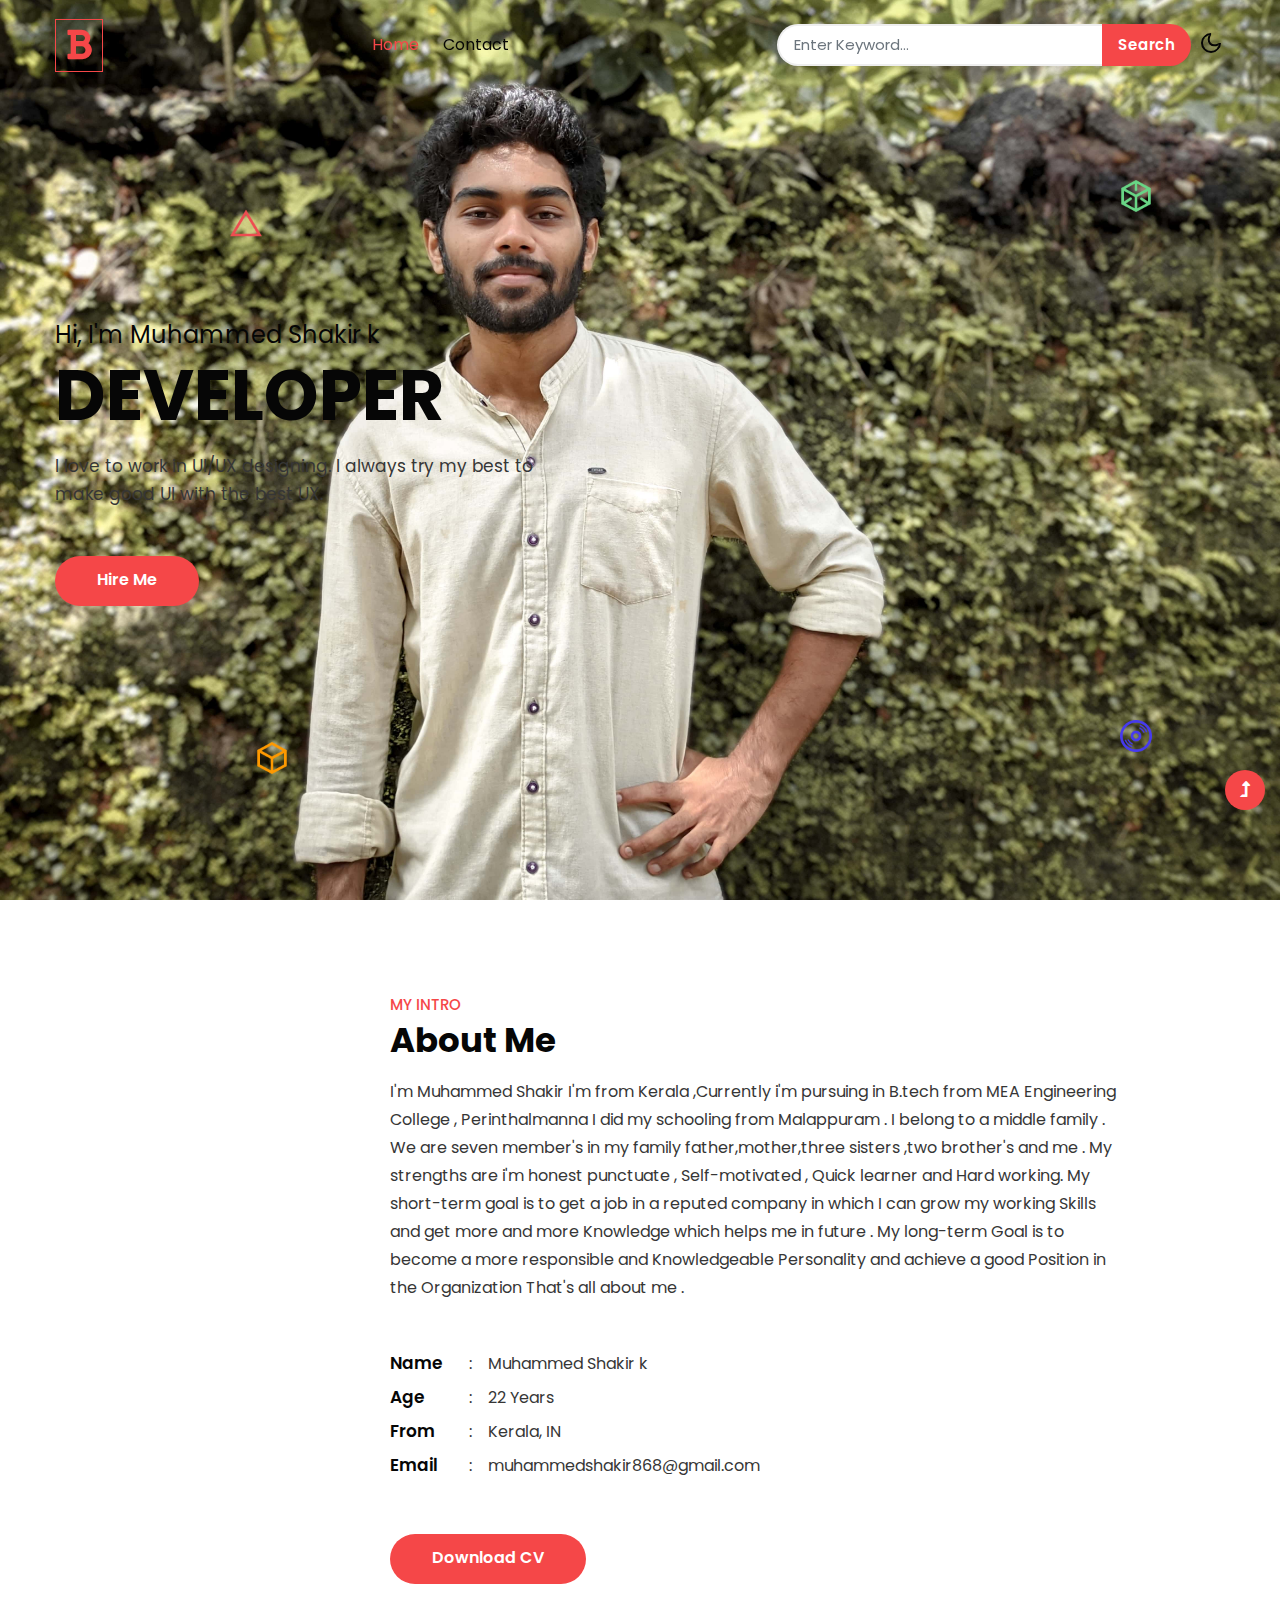
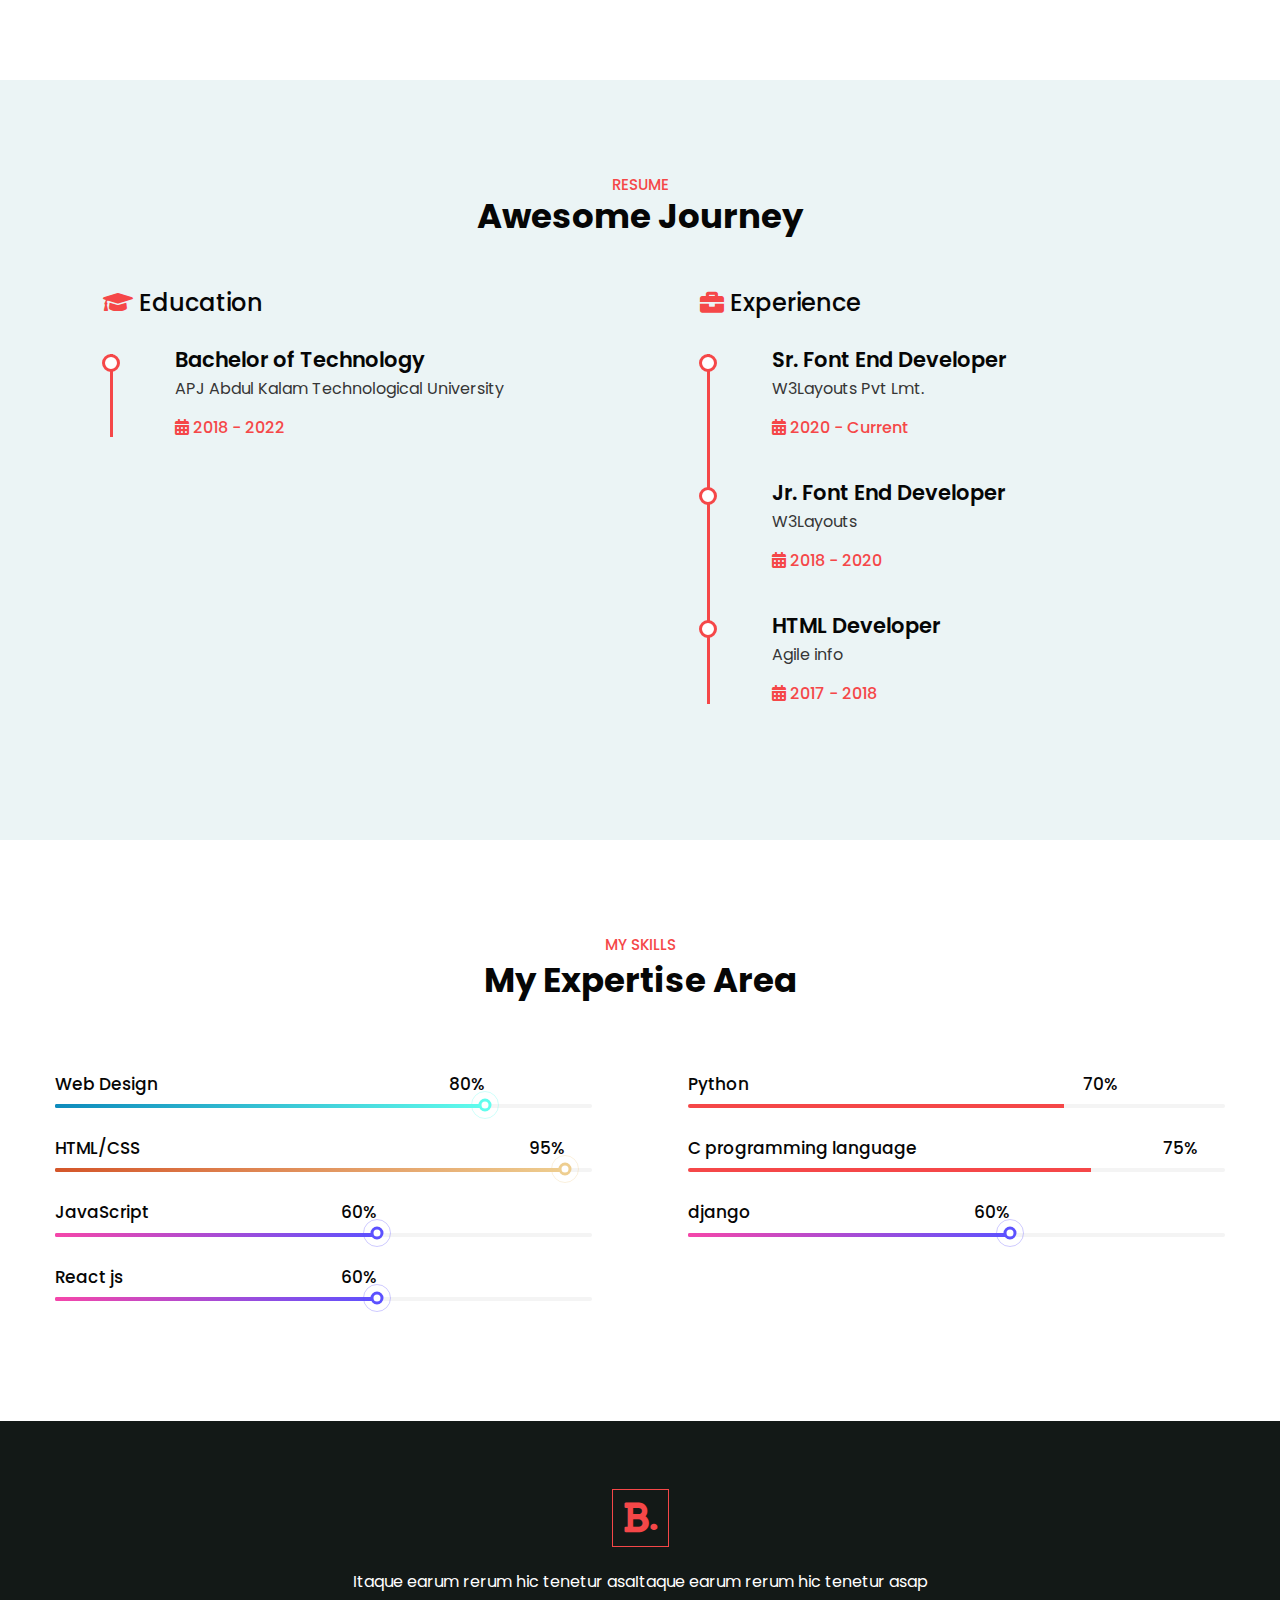
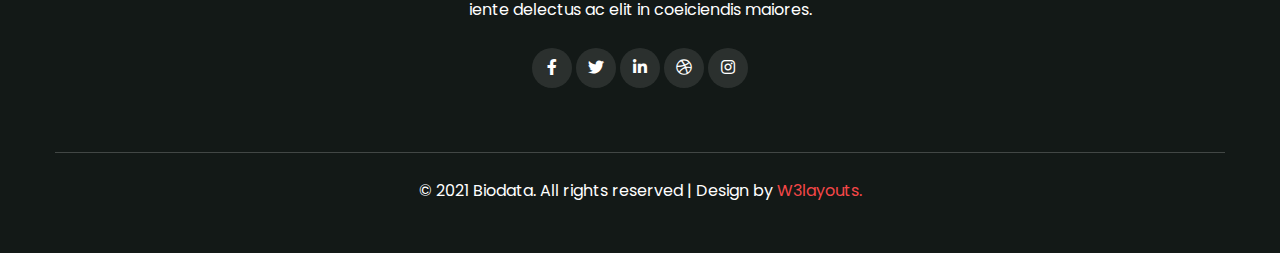
==== commit 734e69cf: "Update index.html" ====
--- a/index.html
+++ b/index.html
@@ -117,10 +117,12 @@
                 <div class="col-lg-8 ps-lg-5 mt-lg-0 mt-5">
                     <h5 class="title-small mb-1">My Intro</h5>
                     <h3 class="title-style">About Me</h3>
-                    <p class="mt-3">Lorem ipsum viverra feugiat. Pellen tesque libero ut justo,
-                        ultrices in ligula. Semper at tempufddfel. Lorem ipsum dolor sit amet consectetur
-                        adipisicing
-                        elit. Non quae, fugiat consequatur voluptatem nihil ad. Lorem ipsum dolor sit amet.</p>
+                    <p class="mt-3">I'm Muhammed Shakir I'm from Kerala ,Currently i'm pursuing in B.tech from MEA Engineering College , Perinthalmanna
+                        I did my schooling from Malappuram . I belong to a middle family .
+                        We are seven member's in my family father,mother,three sisters ,two brother's and me . My strengths are i'm honest punctuate , Self-motivated , Quick learner and Hard working.
+                        My short-term goal is to get a job in a reputed company in which I can grow my working Skills and get more and more Knowledge which helps me in future .
+                        My long-term Goal is to become a more responsible and Knowledgeable Personality and achieve a good Position in the Organization
+                        That's all about me .</p>
                     <div class="my-info mt-md-5 mt-4">
                         <ul class="single-info">
                             <li class="name-style">Name</li>
@@ -467,4 +469,4 @@
     <!-- //Js scripts -->
 </body>
 
-</html>+</html>
